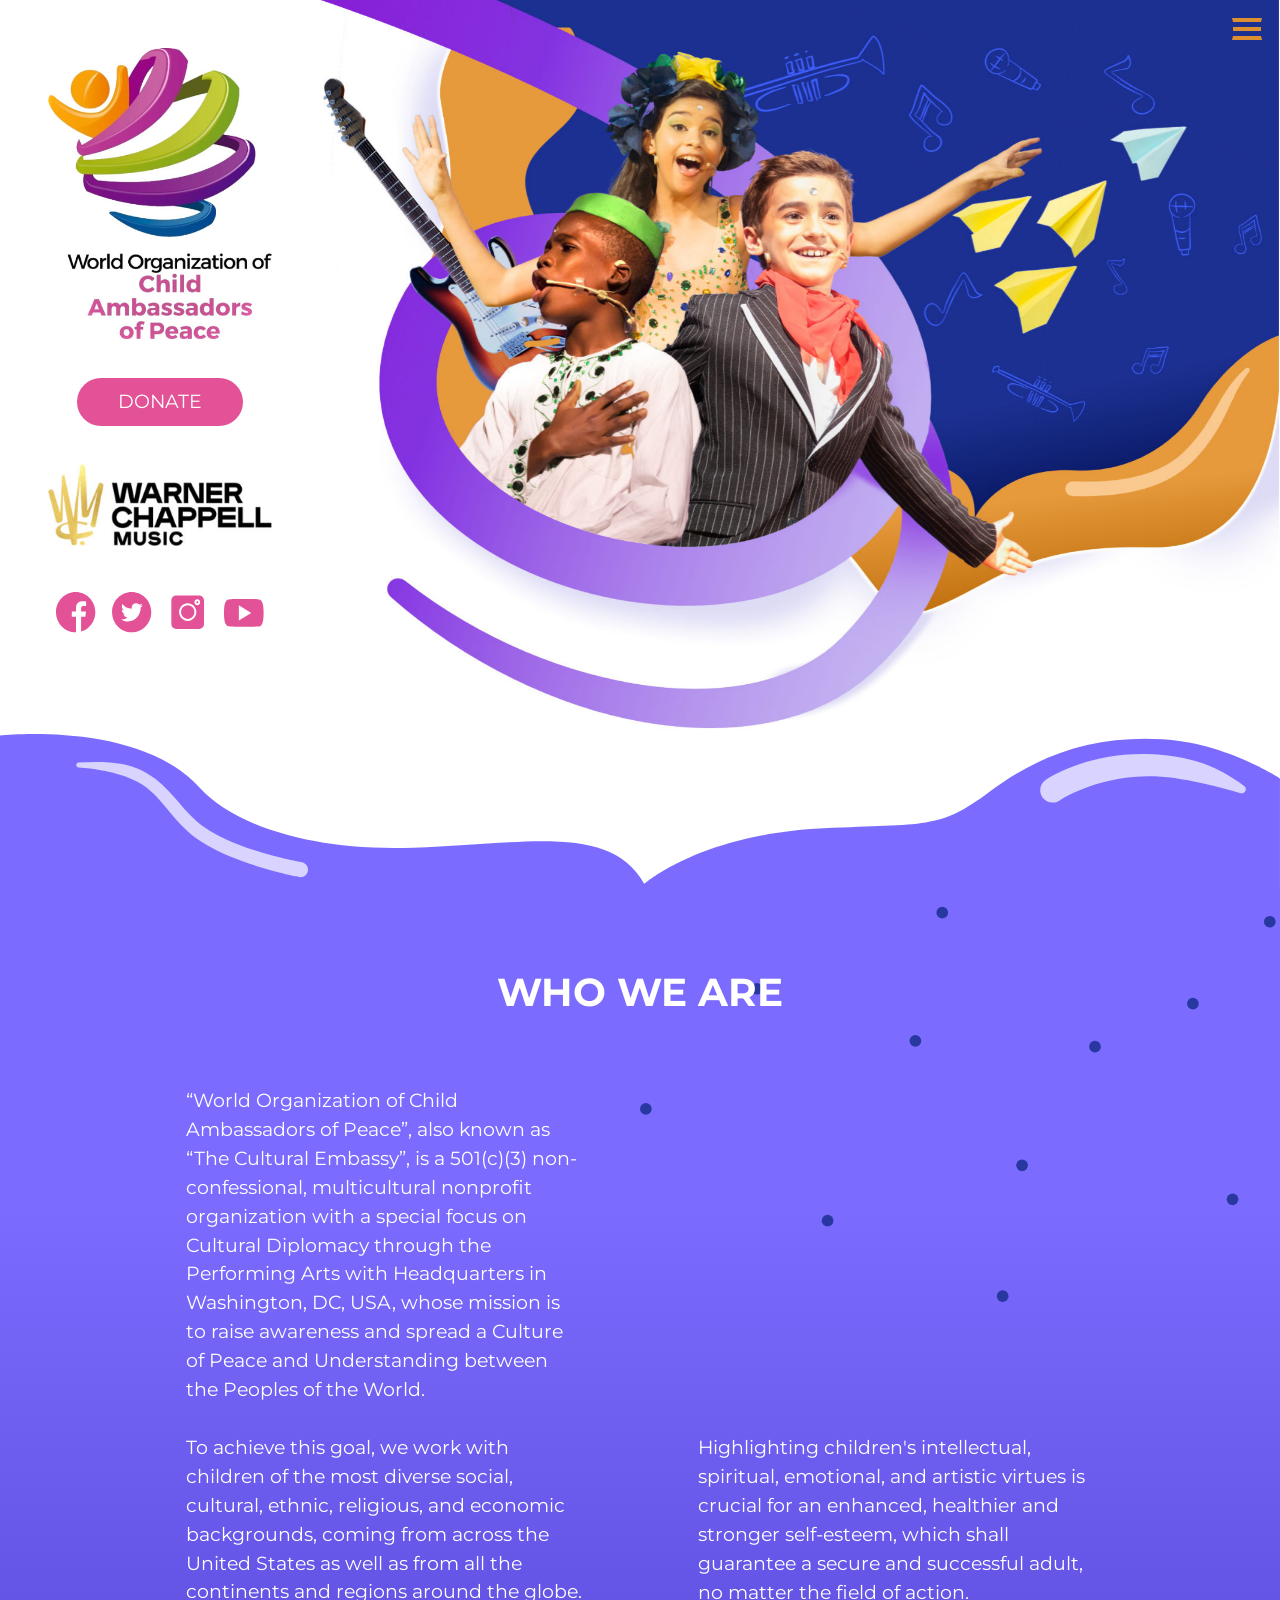
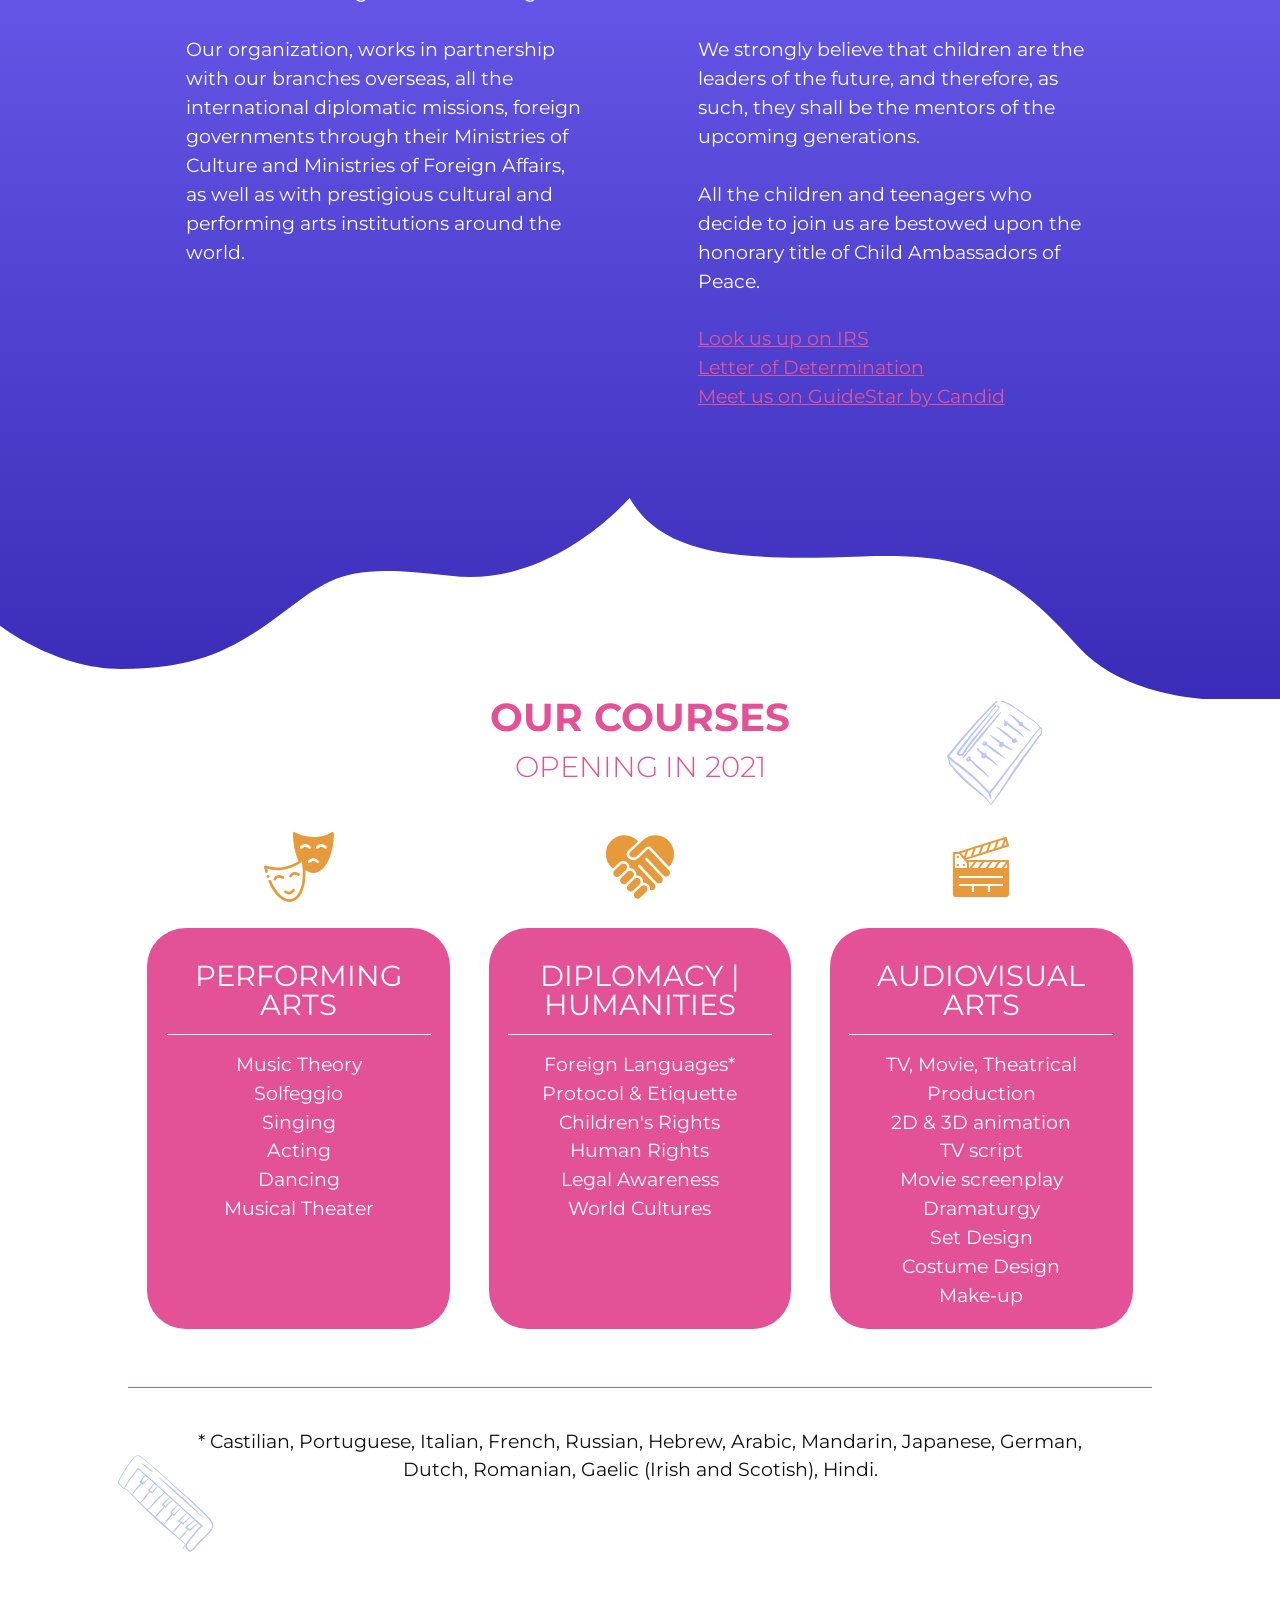
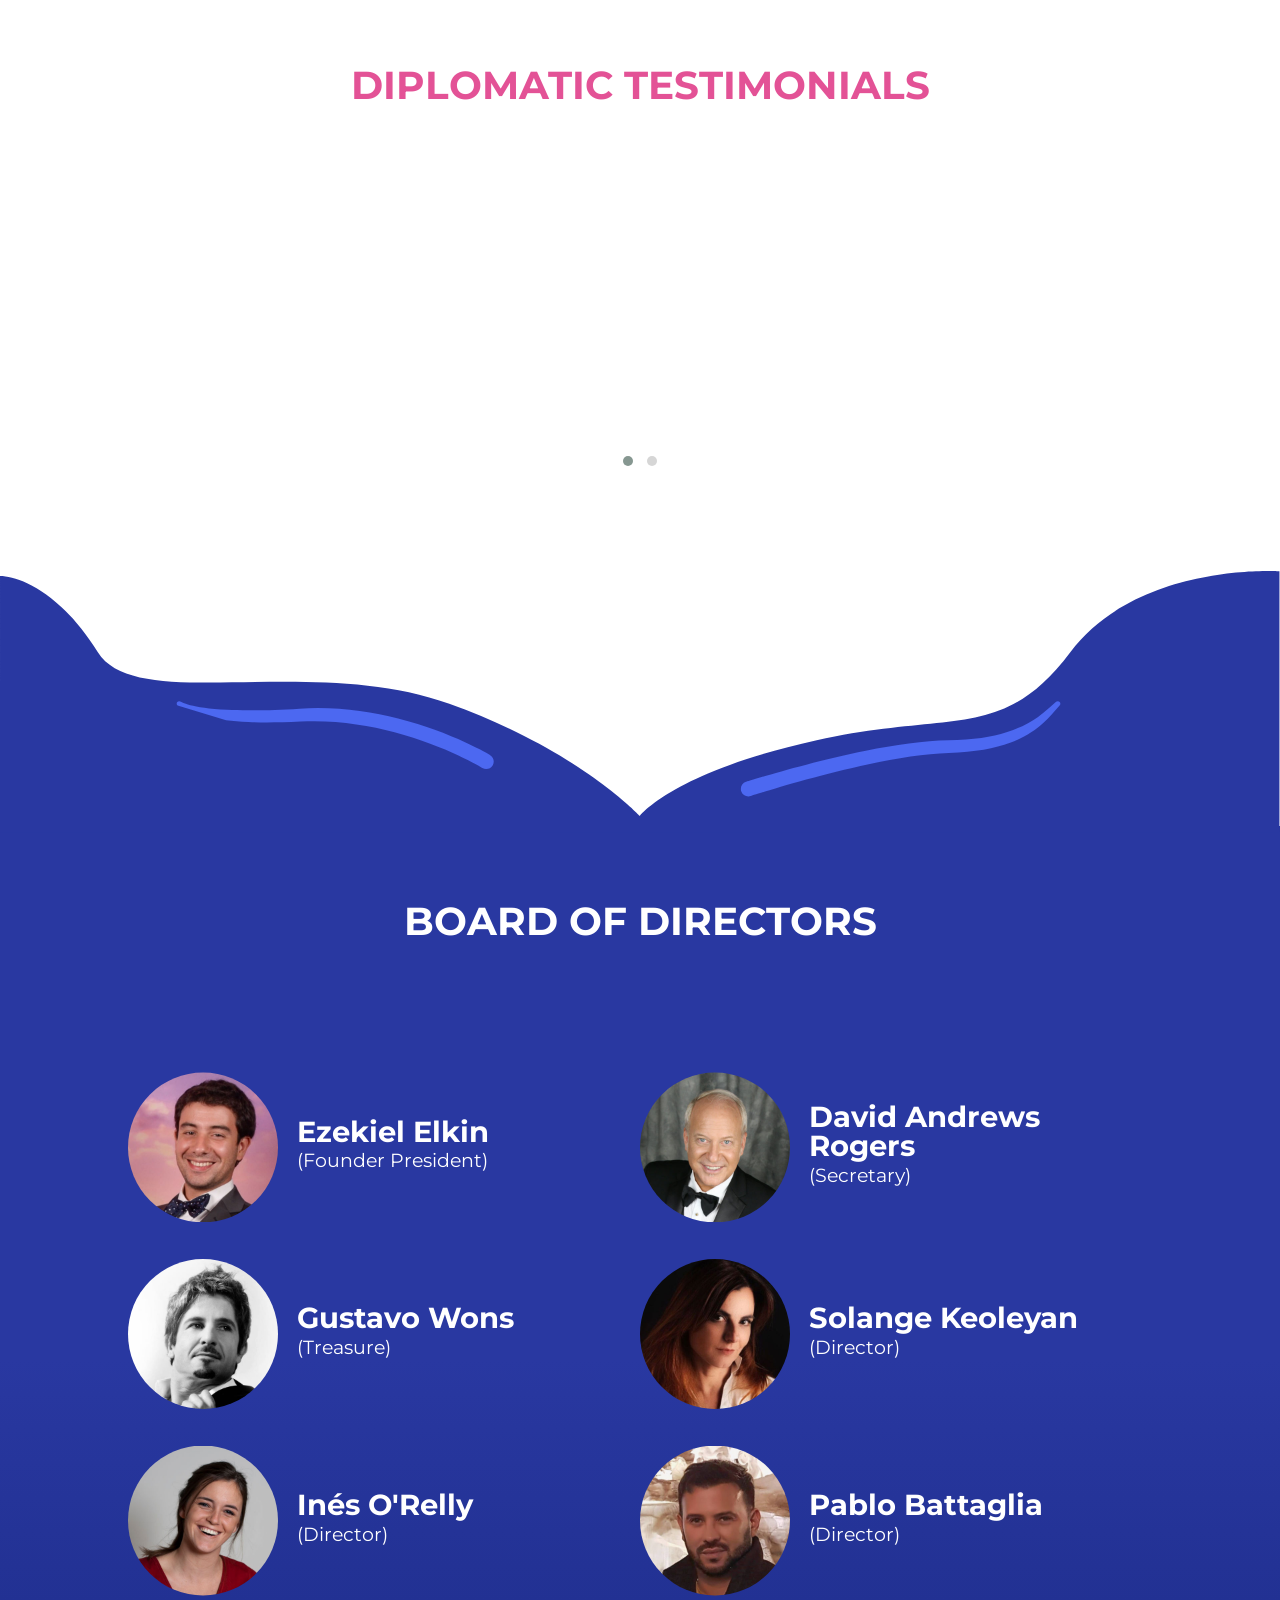
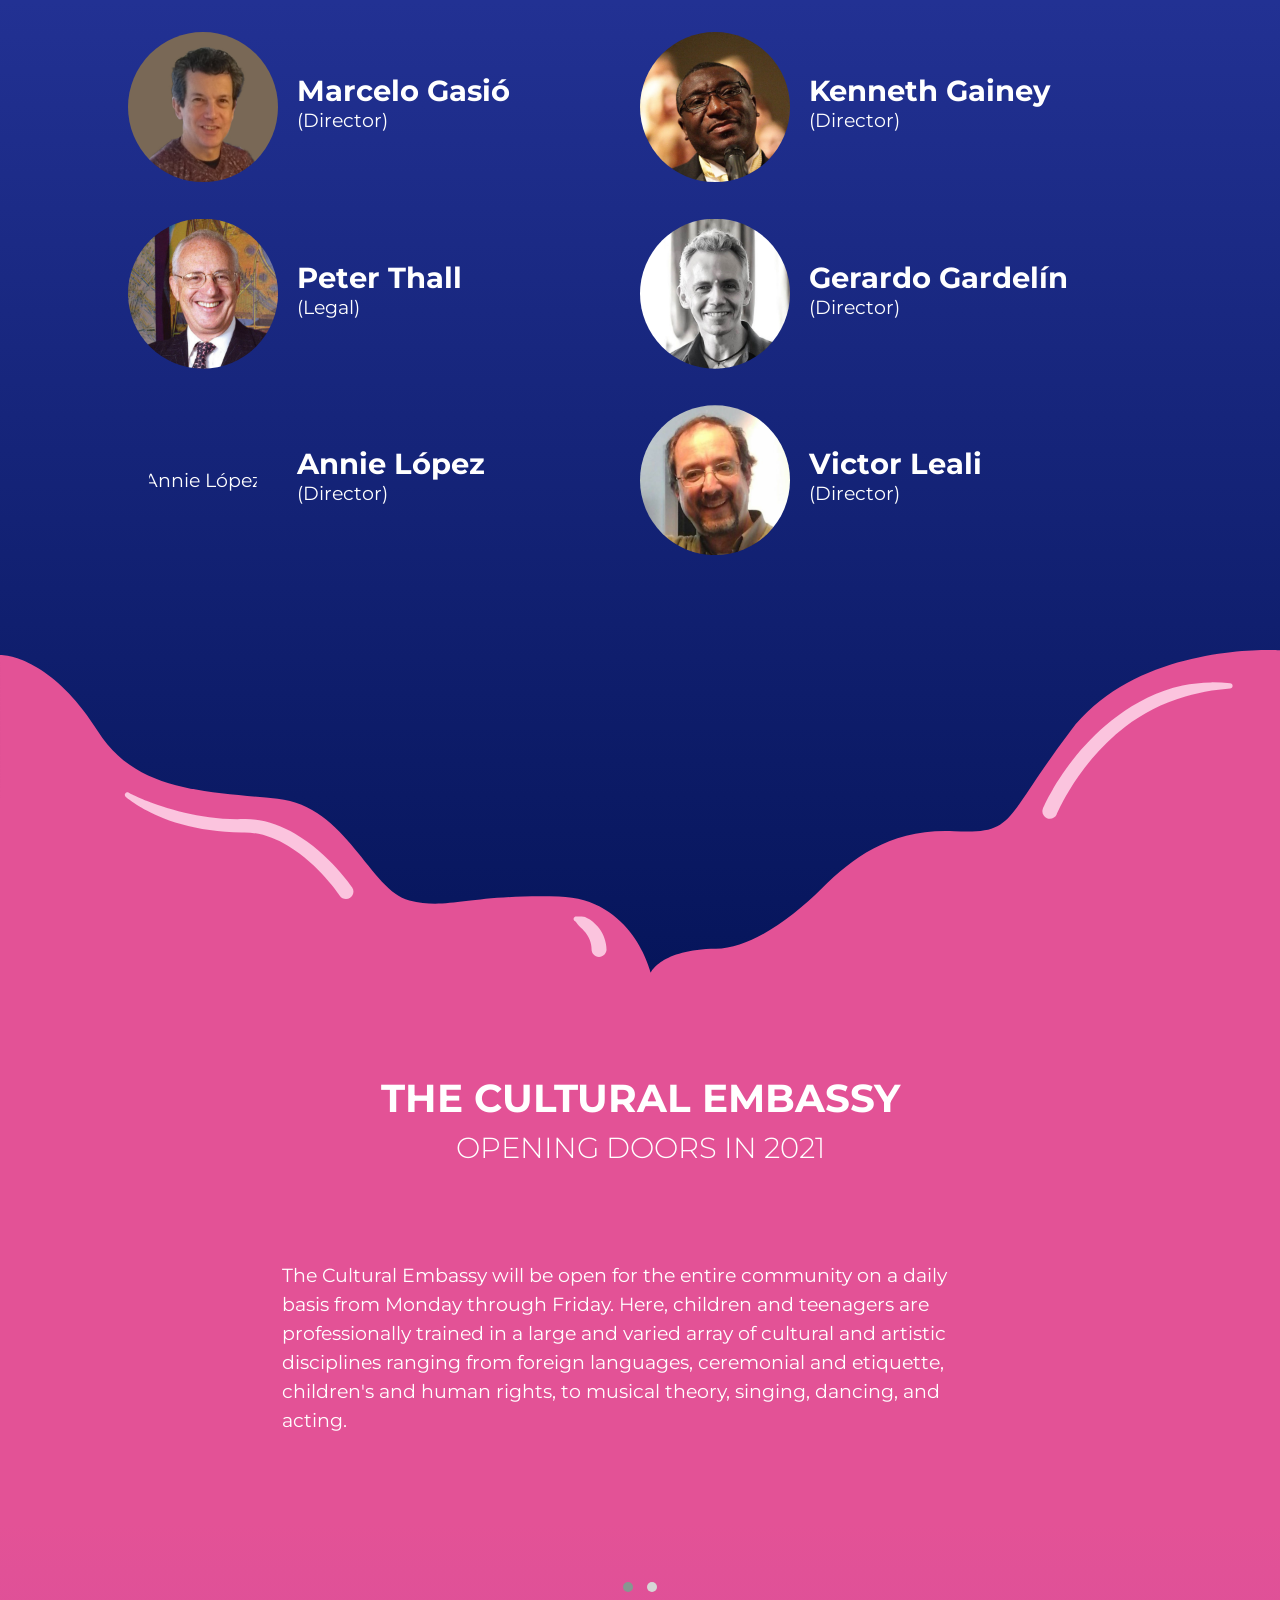
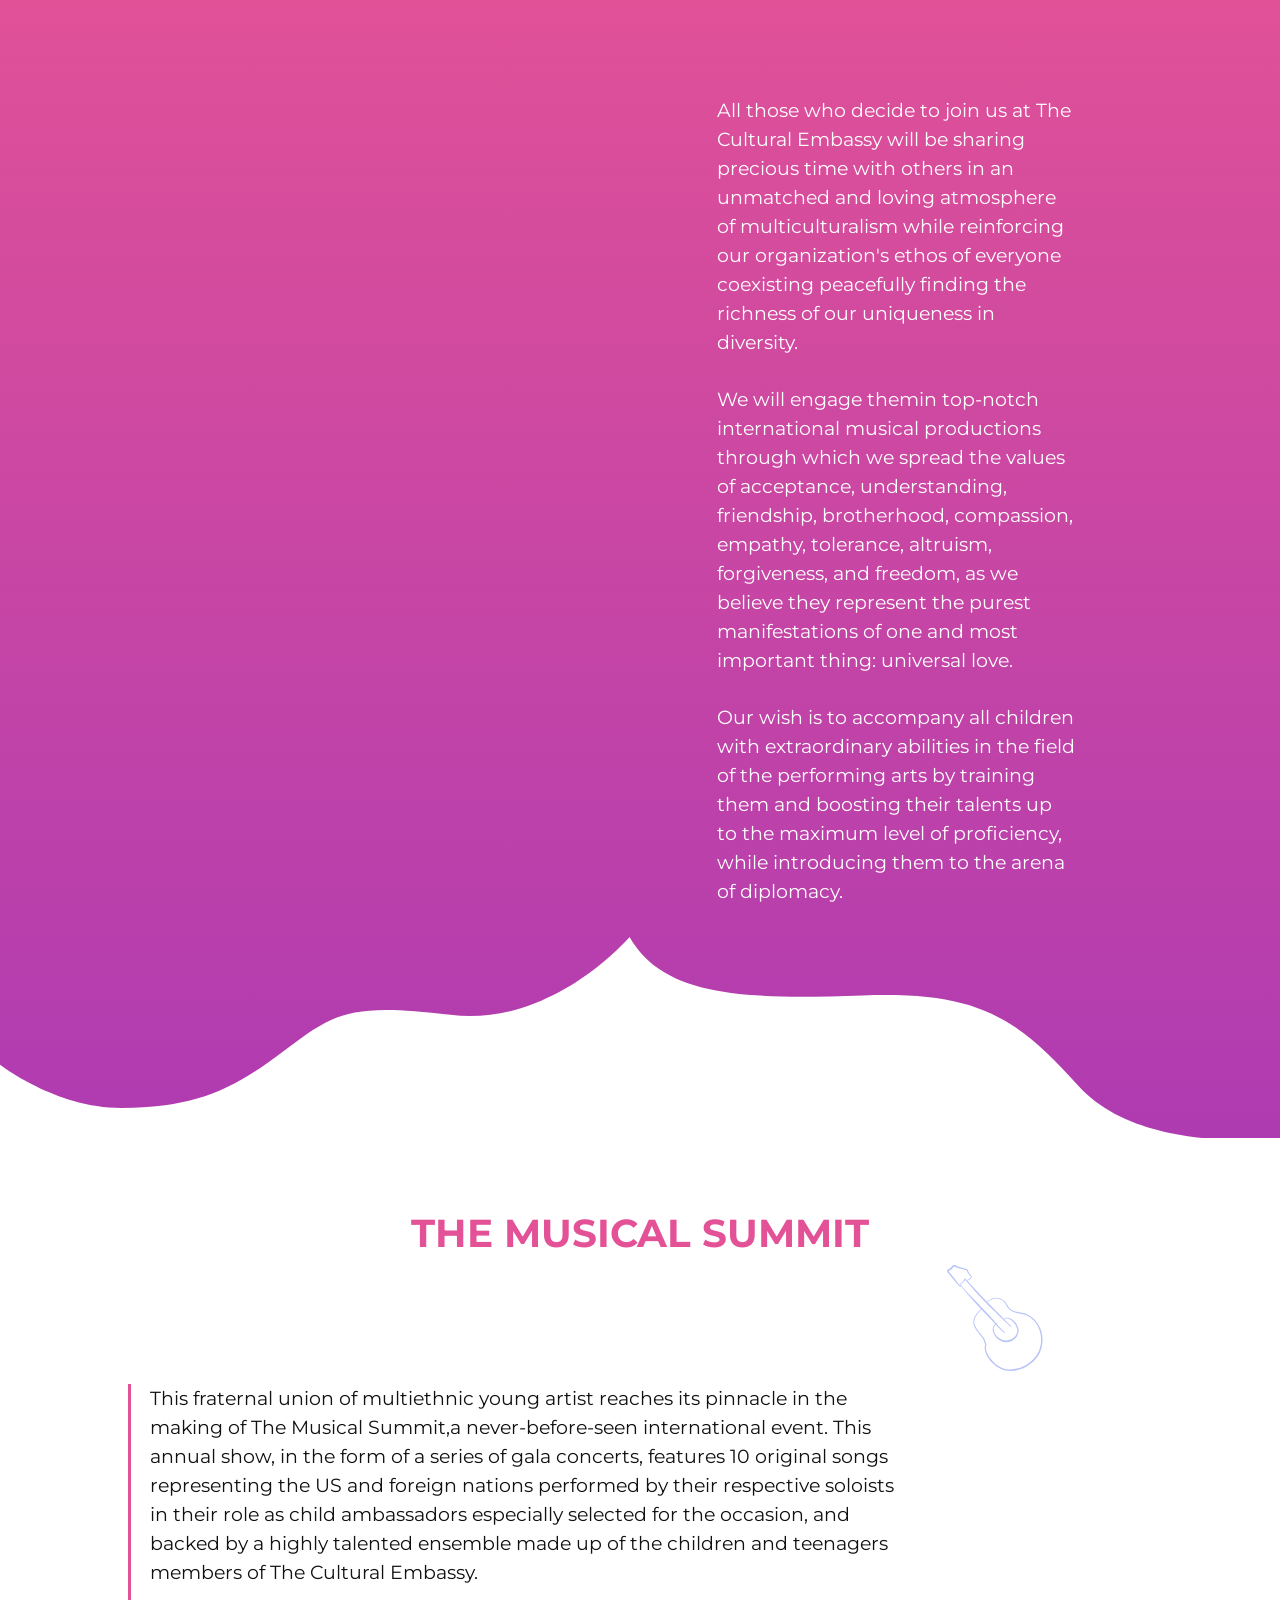
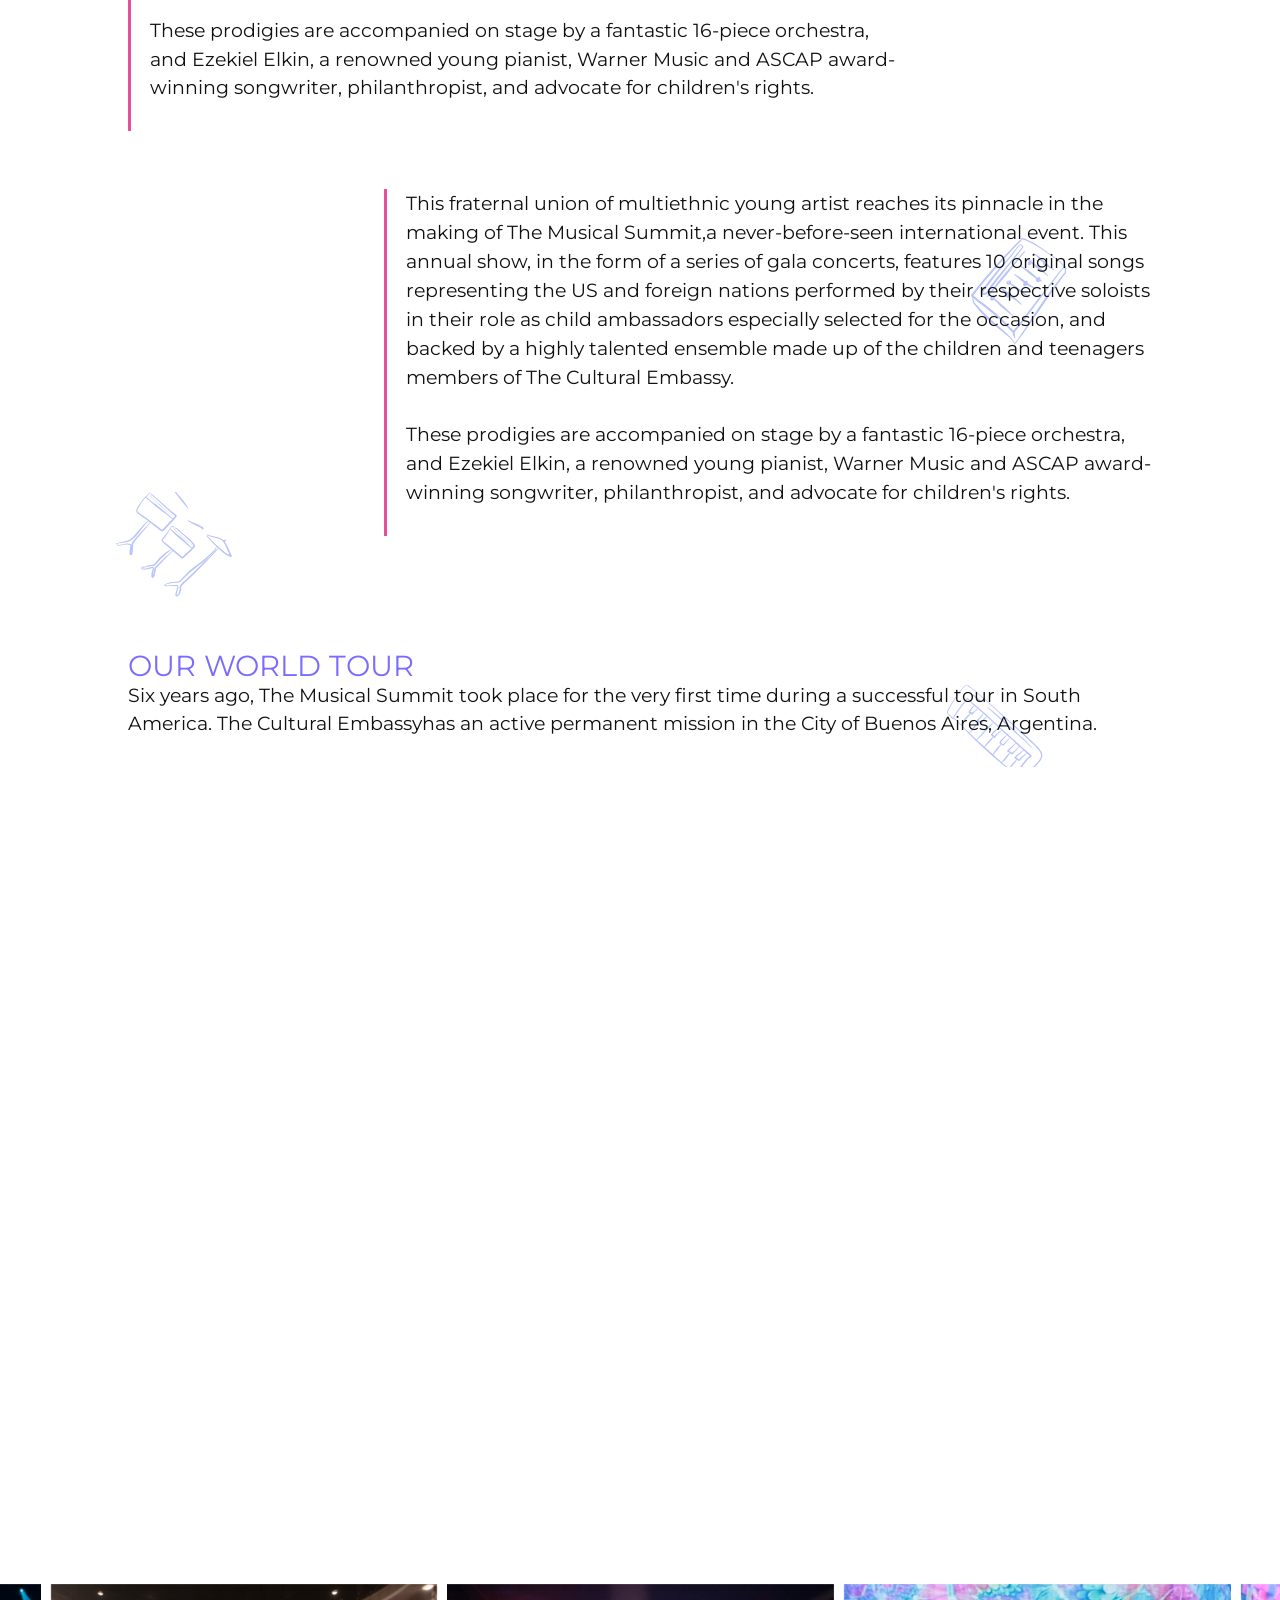
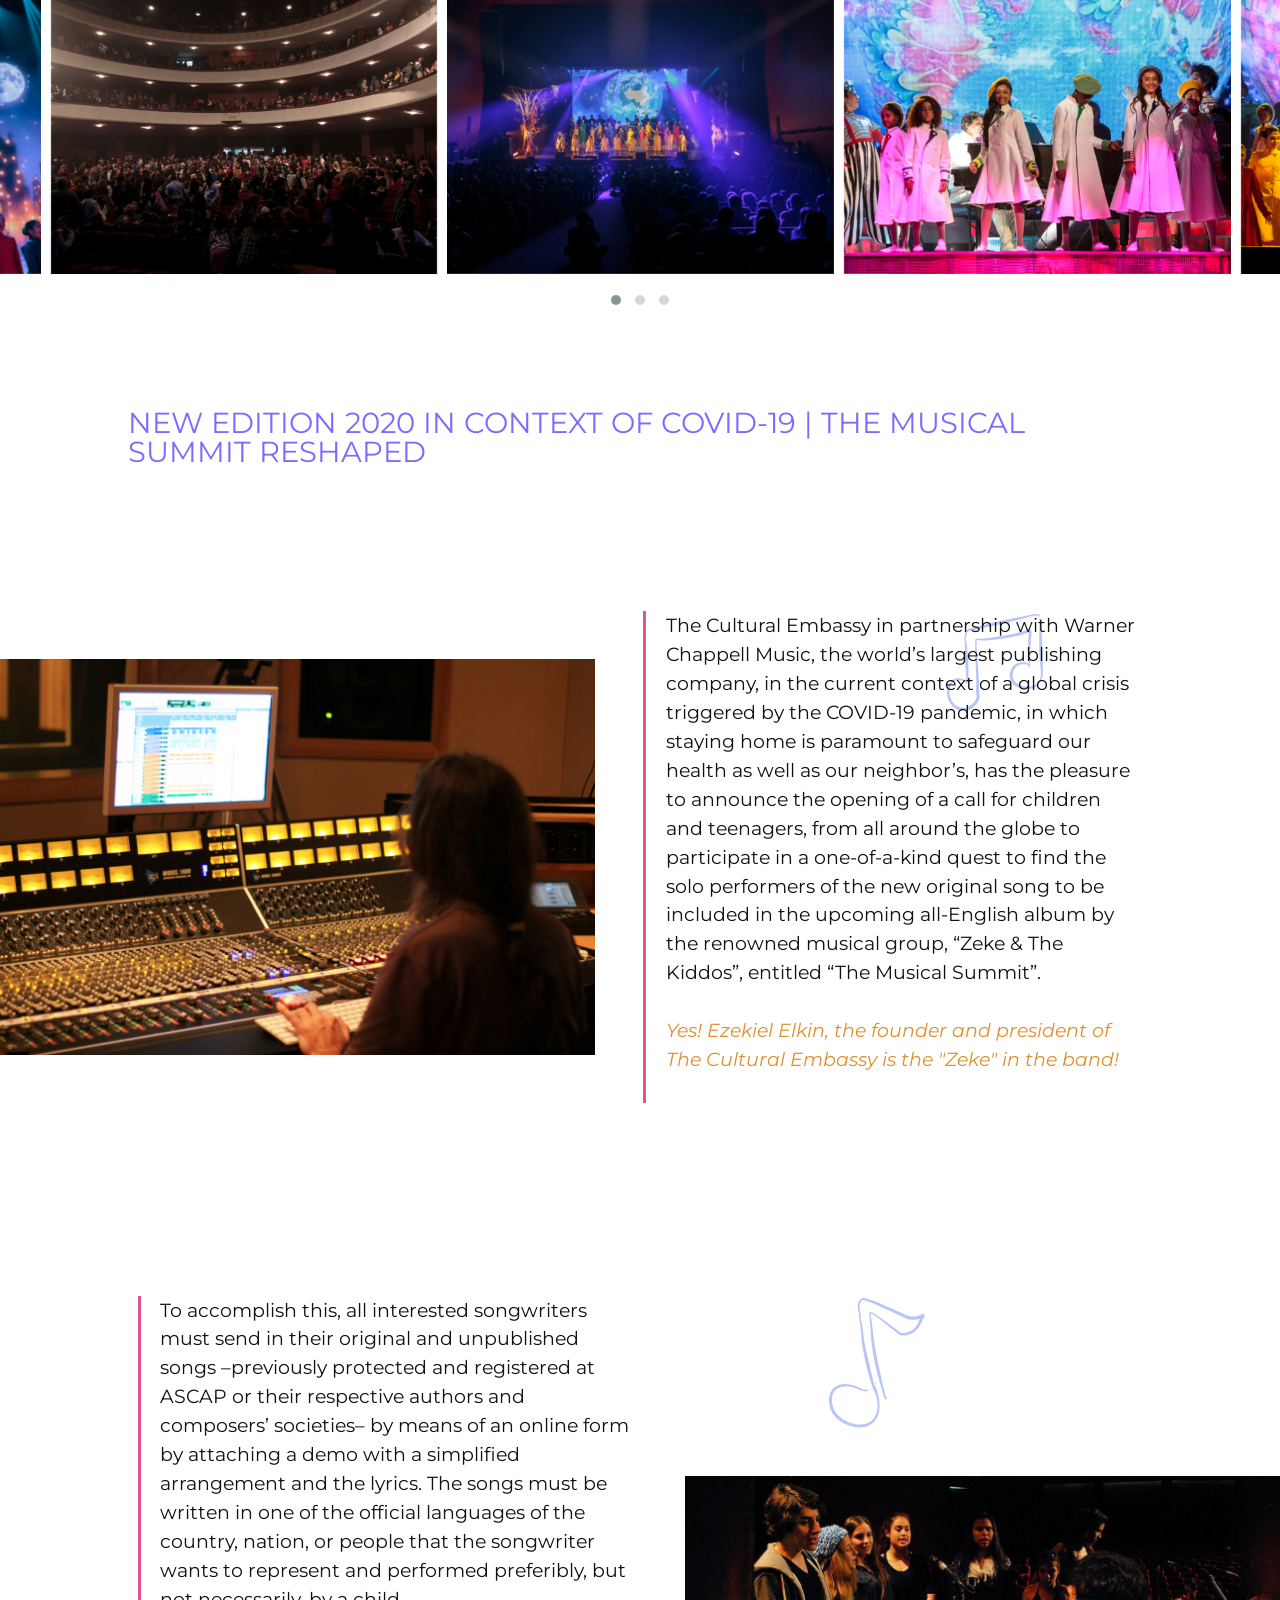
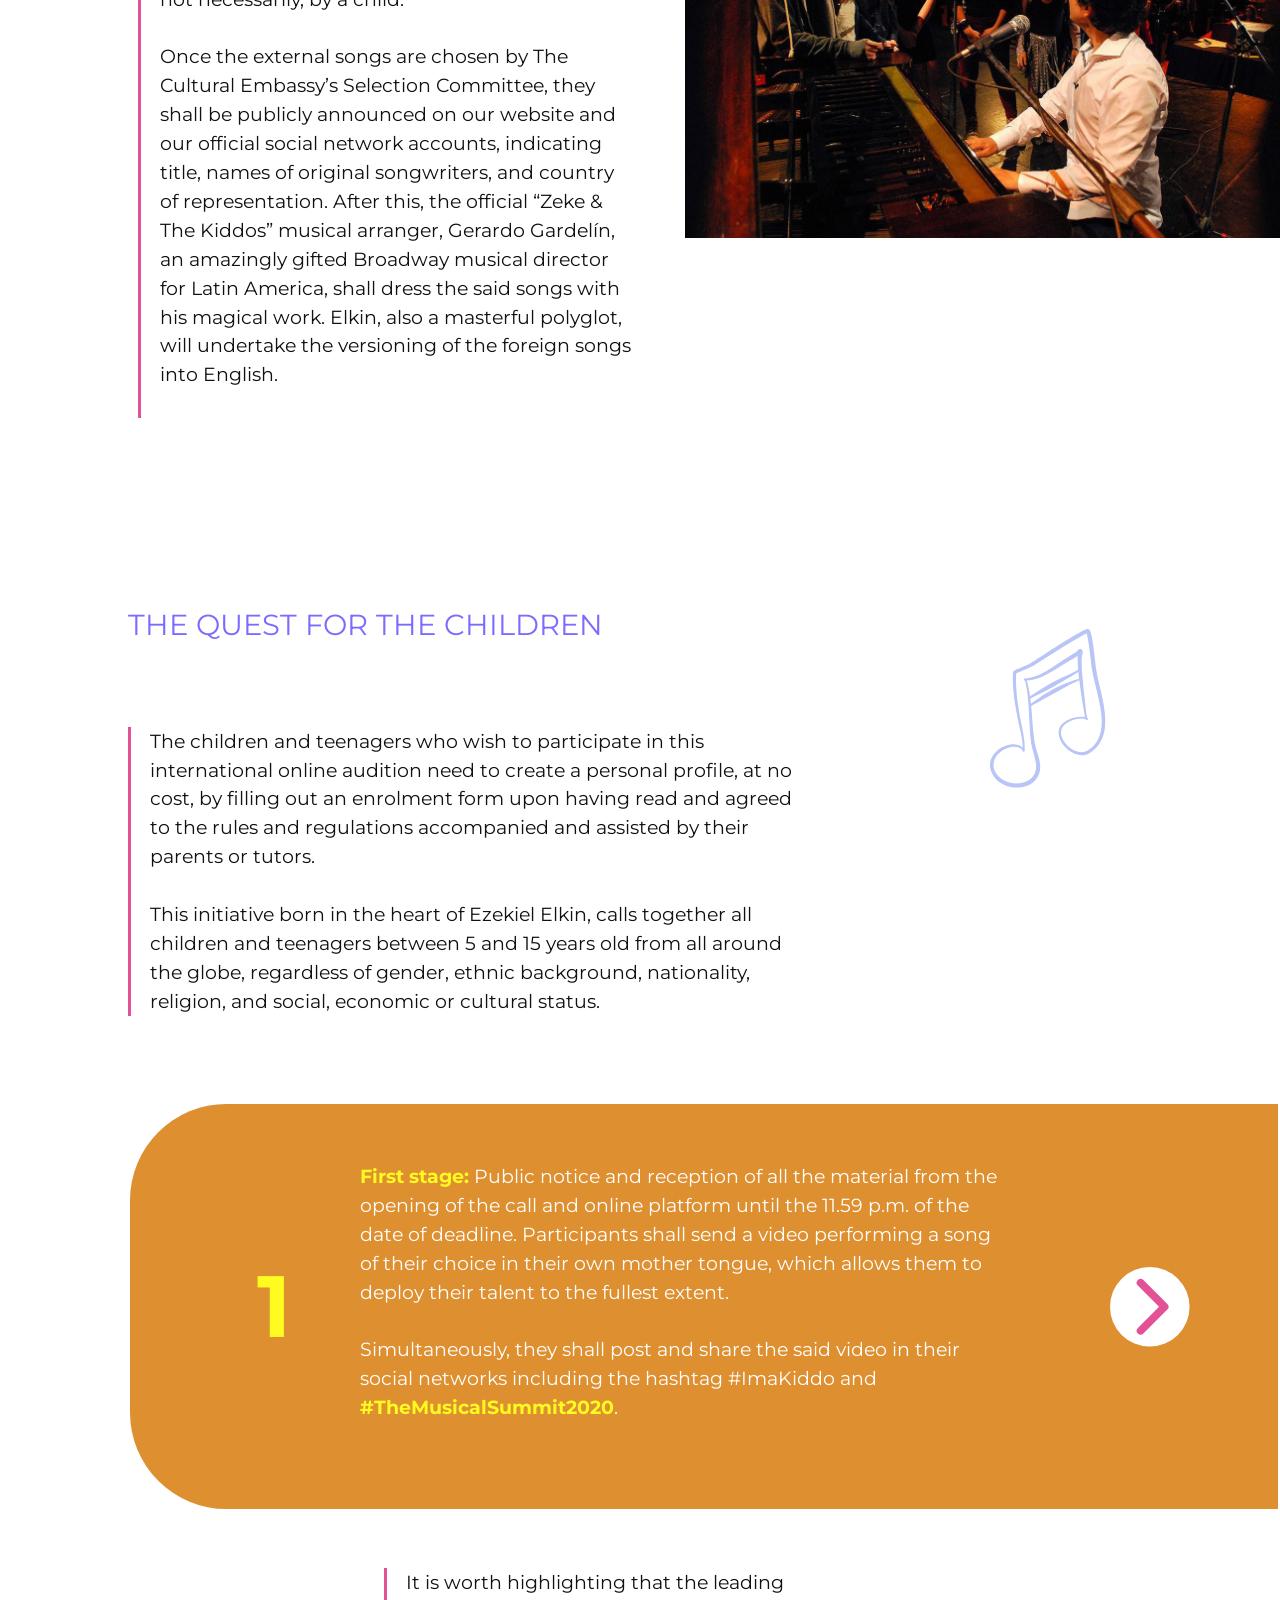
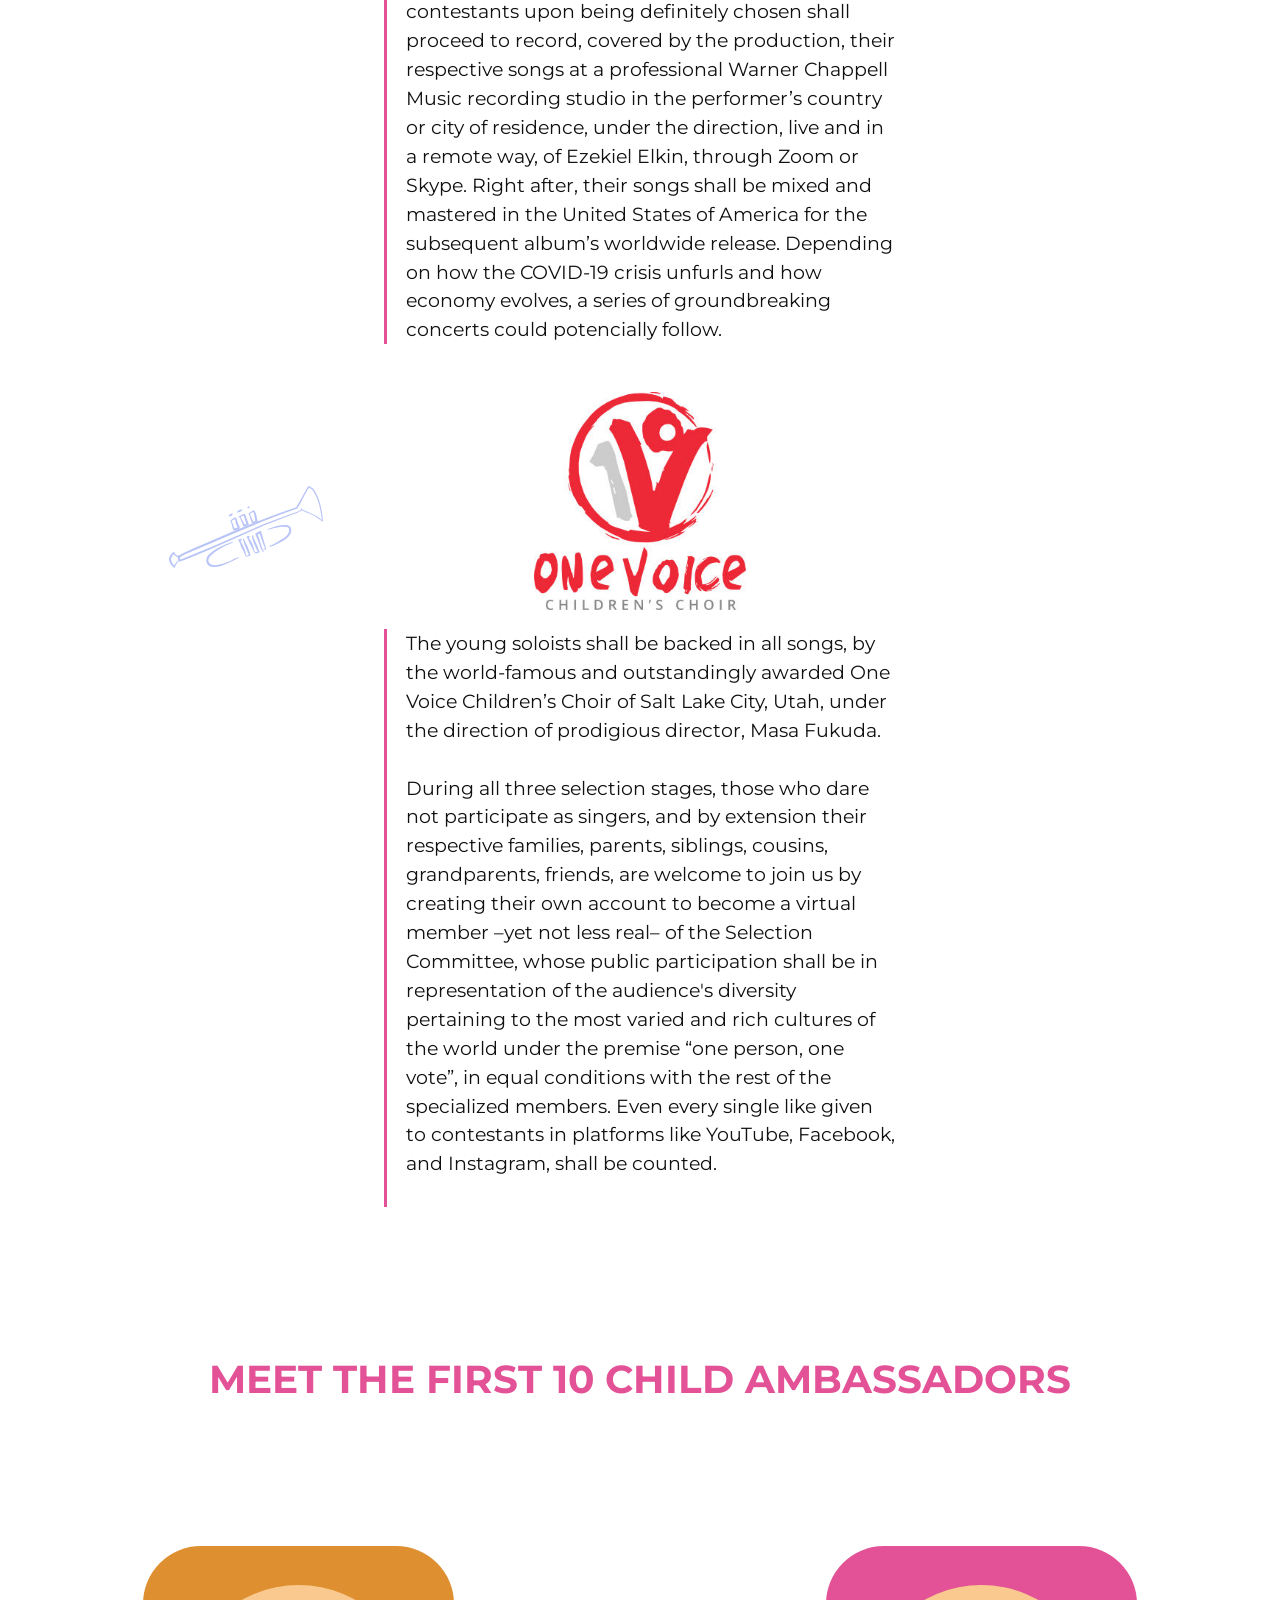
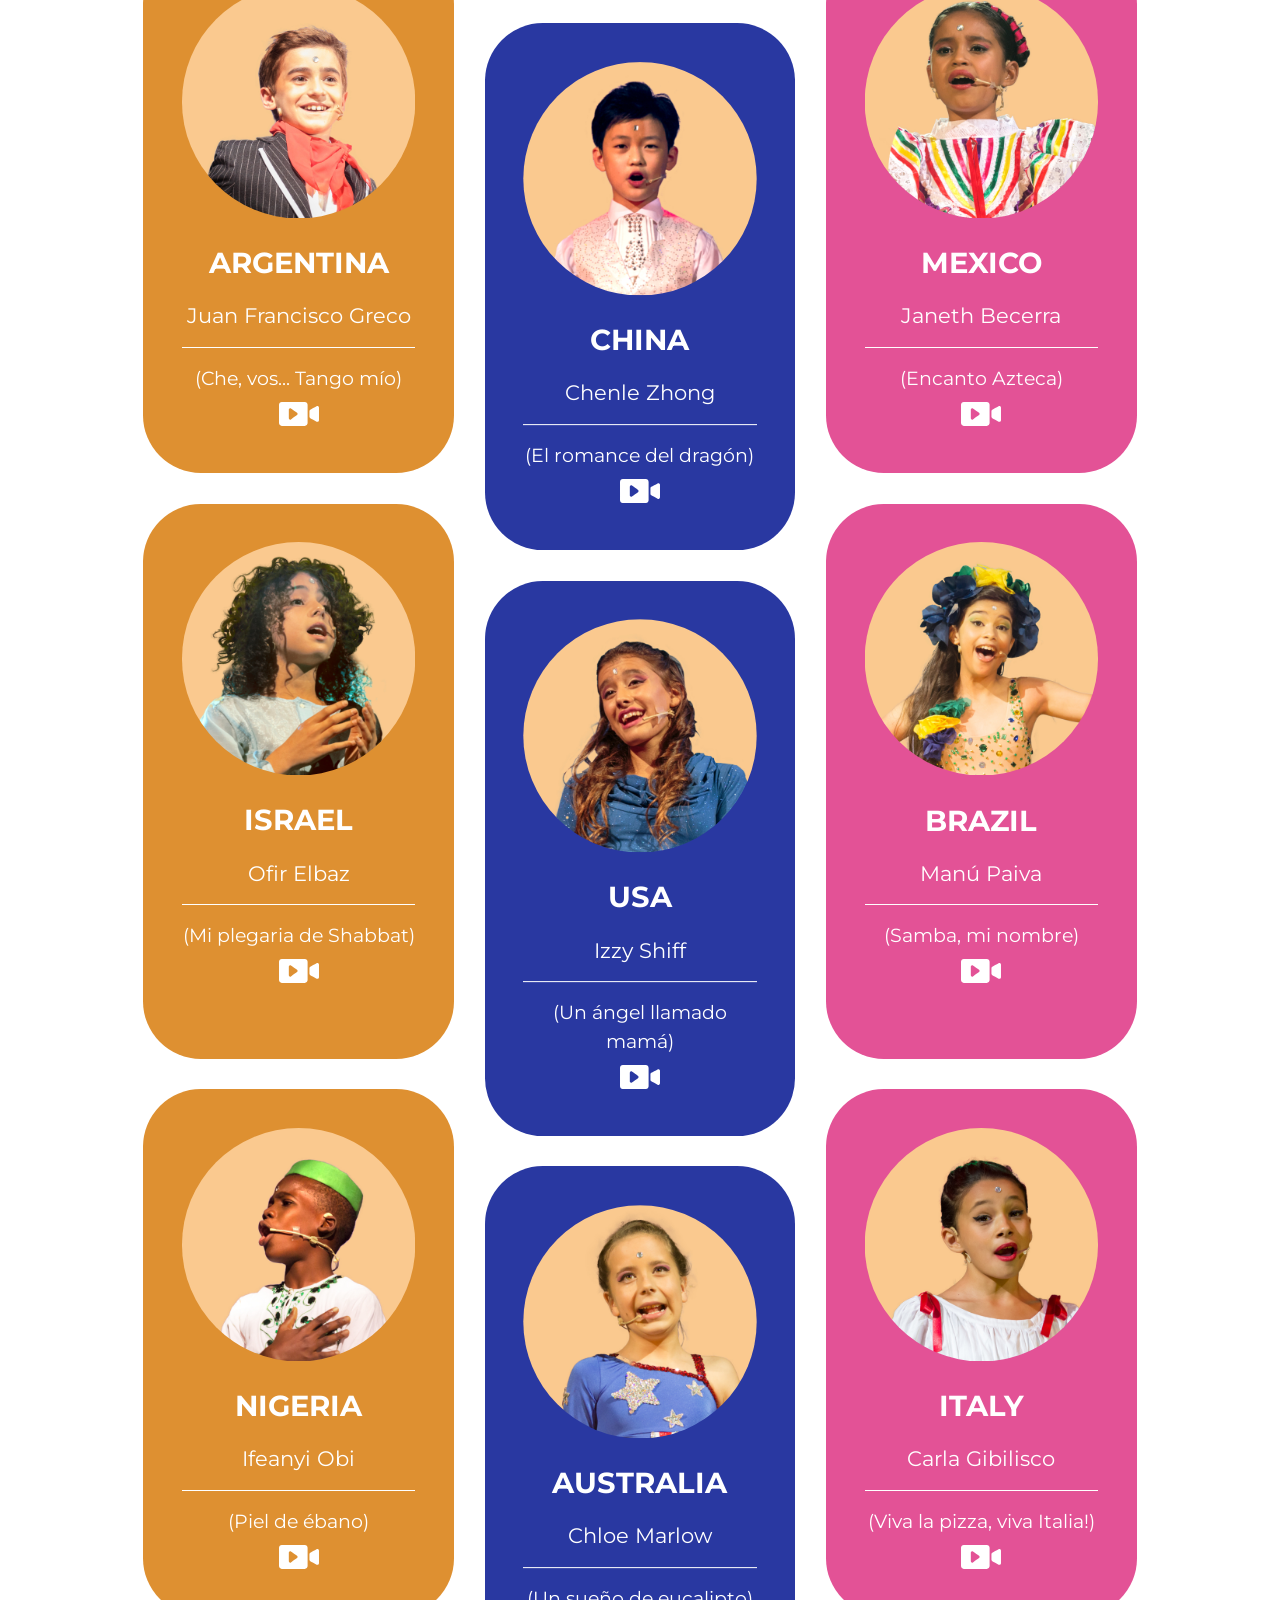
==== index.html @ 4b6b57d8 "Marcellooooo" ====
<!DOCTYPE html>
<html lang="en">
  <head>
    <meta charset="UTF-8" />
    <meta name="viewport" content="width=device-width, initial-scale=1.0" />
    <title>Child Ambassadors of peace</title>
    <!--------->
    <link
    rel="stylesheet"
    href="https://cdnjs.cloudflare.com/ajax/libs/animate.css/4.0.0/animate.min.css"
  />
    <link
      rel="stylesheet"
      href="https://cdnjs.cloudflare.com/ajax/libs/OwlCarousel2/2.3.4/assets/owl.carousel.min.css"
      integrity="sha256-UhQQ4fxEeABh4JrcmAJ1+16id/1dnlOEVCFOxDef9Lw="
      crossorigin="anonymous"
    />
    <link
      rel="stylesheet"
      href="https://cdnjs.cloudflare.com/ajax/libs/OwlCarousel2/2.3.4/assets/owl.theme.default.min.css"
      integrity="sha256-kksNxjDRxd/5+jGurZUJd1sdR2v+ClrCl3svESBaJqw="
      crossorigin="anonymous"
    />
    <link rel="stylesheet" href="js/video.popup.css">
    <link rel="stylesheet" href="css/style.css" />
  </head>
  <body>
    <button class="menu-toggle">Menu</button>

    <div id="menuFull">

      <div id="izq">
        <img
          src="img/wocap_logo.jpg"
          id="logo"
          alt="world organization of child Ambassadors of peace"
        />
        <a href="#pie" class="btn" id="donar">DONATE</a>
        <img src="img/warnerchappelLogo.jpg" id="warner" alt="donate" />
        <ul>
          <li>
            <a href="#" target="_blank"><img src="img/facebook.svg" alt="facebook" /></a>
          </li>
          <li>
            <a href="#" target="_blank"><img src="img/twitter.svg" alt="twitter" /></a>
          </li>
          <li>
            <a href="#" target="_blank"><img src="img/instagram.svg" alt="instagram" /></a>
          </li>
          <li>
            <a href="https://www.youtube.com/user/PiggybackProductions/videos" target="_blank"><img src="img/youtube.svg" alt="youtube" /></a>
          </li>
        </ul>
      </div>

      <div id="derUl">
        <ul>
          <li>
            <a href="#who">WHO WE ARE / ABOUT US</a>
          </li>
          <li>
            <a href="#courses">OUR COURSES</a>
          </li>
          <li>
            <a href="#board">BOARD OF DIRECTORS</a>
          </li>
          <li>
            <a href="#cultural">THE CULTURAL EMBASSY</a>
          </li>
          <li>
            <a href="#musical">THE MUSICAL SUMMIT</a>
          </li>
          <li>
            <a href="#fruit">THE FRUIT OF LOVE</a>
          </li>
          <li>
            <a href="#contacto">CONTACT US</a>
          </li>
        </ul>
      </div>

    </div>

    <section id="inicio">
      <div id="izq">
        <img
          src="img/wocap_logo.jpg"
          id="logo"
          alt="world organization of child Ambassadors of peace"
        />
        <a href="#pie" class="btn">DONATE</a>
        <img src="img/warnerchappelLogo.jpg" alt="donate" />
        <ul>
          <li>
            <a href="https://www.facebook.com/wochap/" target="_blank"><img src="img/facebook.svg" alt="facebook" /></a>
          </li>
          <li>
            <a href="#" target="_blank"><img src="img/twitter.svg" alt="twitter" /></a>
          </li>
          <li>
            <a href="#" target="_blank"><img src="img/instagram.svg" alt="instagram" /></a>
          </li>
          <li>
            <a href="https://www.youtube.com/user/PiggybackProductions/videos" target="_blank"><img src="img/youtube.svg" alt="youtube" /></a>
          </li>
        </ul>
      </div>
      <div id="der">
        
       <div id="sliderInicio" class="owl-carousel owl-theme">
        <img
        src="img/portada1.jpg"
        alt="world organization of child Ambassadors of peace"
      />
      <img
      src="img/portada2.jpg"
      alt="world organization of child Ambassadors of peace"
    />
    <img
    src="img/portada3.jpg"
    alt="world organization of child Ambassadors of peace"
  />
       </div>
      </div>
    </section>

    <section id="who">
      <img src="img/copete_a.svg" alt="" />
      <div class="bandeja">
        <h1 class="lax" data-lax-preset="lazy-50">WHO WE ARE</h1>

        <div id="a" class="lax" data-lax-preset="rightToLeft-0.03">
          <p>
            “World Organization of Child Ambassadors of Peace”, also known as
            “The Cultural Embassy”, is a 501(c)(3) non-confessional,
            multicultural nonprofit organization with a special focus on
            Cultural Diplomacy through the Performing Arts with Headquarters in
            Washington, DC, USA, whose mission is to raise awareness and spread
            a Culture of Peace and Understanding between the Peoples of the
            World.
          </p>
          <p>
            To achieve this goal, we work with children of the most diverse
            social, cultural, ethnic, religious, and economic backgrounds,
            coming from across the United States as well as from all the
            continents and regions around the globe.
          </p>
          <p>
            Our organization, works in partnership with our branches overseas,
            all the international diplomatic missions, foreign governments
            through their Ministries of Culture and Ministries of Foreign
            Affairs, as well as with prestigious cultural and performing arts
            institutions around the world.
          </p>
        </div>

        <div id="b" class="lax" data-lax-preset="leftToRight-0.05">
          <p>
            Highlighting children's intellectual, spiritual, emotional, and
            artistic virtues is crucial for an enhanced, healthier and stronger
            self-esteem, which shall guarantee a secure and successful adult, no
            matter the field of action.
          </p>
          <p>
            We strongly believe that children are the leaders of the future, and
            therefore, as such, they shall be the mentors of the upcoming
            generations.
          </p>
          <p>
            All the children and teenagers who decide to join us are bestowed
            upon the honorary title of Child Ambassadors of Peace.
          </p>
          <p>
            <a href="https://apps.irs.gov/app/eos/" target="_blank">Look us up on IRS</a> <br />
            <a href="img/IRSChildAmbassadorsofPeace.pdf" target="_blank">Letter of Determination</a> <br />
            <a href="https://www.guidestar.org/profile/81-2919223" target="_blank">Meet us on GuideStar by Candid</a>
          </p>
        </div>
      </div>
      <img id="baseBlanca" src="img/baseBlanca.svg" alt="" />
    </section>




    <section id="courses">
      <h1 class="lax" data-lax-preset-x="lazy-20">OUR COURSES</h1>
      <h2>OPENING IN 2021</h2>
    
      <div id="loscursos">
        <div class="curso">
          <img src="img/IconoTeatro.svg" alt="">
          <ul id="teatro">
            <h3>PERFORMING ARTS</h3>
            <li>Music Theory</li>
            <li>Solfeggio</li>
            <li>Singing</li>
            <li>Acting</li>
            <li>Dancing </li>
            <li>Musical Theater</li>
          </ul>
        </div>
      
        <div class="curso">
          <img src="img/iconoDiplomacia.svg" alt="">
          <ul id="diplomacy">
            <h3>DIPLOMACY | HUMANITIES</h3>
            <li>Foreign Languages*</li>
            <li>Protocol & Etiquette</li>
            <li>Children's Rights</li>
            <li>Human Rights </li>
            <li>Legal Awareness </li>
            <li>World Cultures</li>
          </ul>
        </div>
      
        <div class="curso">
          <img src="img/iconoCine.svg" alt="">
          <ul id="diplomacy">
            <h3>AUDIOVISUAL ARTS</h3>
            <li>TV, Movie, Theatrical Production</li>
            <li>2D & 3D animation</li>
            <li>TV script</li>
            <li>Movie screenplay</li>
            <li>Dramaturgy</li>
            <li>Set Design</li>
            <li>Costume Design</li>
            <li>Make-up</li>
          </ul>
        </div>
      </div>
    
      <p>* Castilian, Portuguese, Italian, French, Russian, Hebrew, Arabic, Mandarin, Japanese, German, Dutch, Romanian, Gaelic (Irish and Scotish), Hindi.</p>
    </section>
    
    <section id="diplomatic">
      <h1>
        DIPLOMATIC TESTIMONIALS 
      </h1>
    
      <div class="slider owl-carousel owl-theme">
        <div class="video">
          <iframe width="560" height="315" src="https://www.youtube.com/embed/8Ji4eIZrjPc" frameborder="0" allow="accelerometer; autoplay; encrypted-media; gyroscope; picture-in-picture" allowfullscreen></iframe>
        </div>
    
        <div class="video">
          <iframe width="560" height="315" src="https://www.youtube.com/embed/Siu5sn6Y6_0" frameborder="0" allow="accelerometer; autoplay; encrypted-media; gyroscope; picture-in-picture" allowfullscreen></iframe>
        </div>
    
        <div class="video">
          <iframe width="560" height="315" src="https://www.youtube.com/embed/h8Z5pjTIsAs" frameborder="0" allow="accelerometer; autoplay; encrypted-media; gyroscope; picture-in-picture" allowfullscreen></iframe>
        </div>
        
        <div class="video">
          <iframe width="560" height="315" src="https://www.youtube.com/embed/1jbfqgduX20" frameborder="0" allow="accelerometer; autoplay; encrypted-media; gyroscope; picture-in-picture" allowfullscreen></iframe>
        </div>
    
        <div class="video">
          <iframe width="560" height="315" src="https://www.youtube.com/embed/9Jx7I82NkRM" frameborder="0" allow="accelerometer; autoplay; encrypted-media; gyroscope; picture-in-picture" allowfullscreen></iframe>
        </div>
    
        <div class="video">
          <iframe width="560" height="315" src="https://www.youtube.com/embed/e3AZ4gqTMJc" frameborder="0" allow="accelerometer; autoplay; encrypted-media; gyroscope; picture-in-picture" allowfullscreen></iframe>
        </div>
      </div>
      <img src="img/copeteAzul.svg" alt="" />
    </section>

  
    <section id="board">
      <h1>BOARD OF DIRECTORS</h1>
      <div class="bandeja">

  
        <div class="director">
          <img src="img/Committee/Zeke.jpg" alt="Ezekiel Elkin">
        <div class="txt">
          <h3>Ezekiel Elkin</h3>
          <p>(Founder President)</p>
        </div>
        </div>


        <div class="director">
          <img src="img/Committee/DaviidAndrews.jpg" alt="David Andrews Rogers">
        <div class="txt">
          <h3>David Andrews Rogers</h3>
          <p>(Secretary)</p>
        </div>
        </div>
        
     
        <div class="director">
          <img src="img/Committee/gus.jpg" alt="Gustavo Wons">
        <div class="txt">
          <h3>Gustavo Wons</h3>
          <p>(Treasure)</p>
        </div>
        </div>

        <div class="director">
          <img src="img/Committee/Solagne.jpg" alt="Solange Keoleyan">
        <div class="txt">
          <h3>Solange Keoleyan </h3>
          <p>(Director)</p>
        </div>
        </div>

        <div class="director">
          <img src="img/Committee/inesOrelly.jpg" alt="Inés O'Relly">
        <div class="txt">
          <h3>Inés O'Relly</h3>
          <p>(Director)</p>
        </div>
        </div>

        <div class="director">
          <img src="img/Committee/pablo.jpg" alt="Pablo Battaglia">
        <div class="txt">
          <h3>Pablo Battaglia </h3>
          <p>(Director)</p>
        </div>
        </div>

        <div class="director">
          <img src="img/Committee/Marcelo.jpg" alt="Marcelo Gasio">
        <div class="txt">
          <h3>Marcelo Gasió </h3>
          <p>(Director)</p>
        </div>
        </div>

        <div class="director">
          <img src="img/Committee/Kenneth.jpg" alt="nombre">
        <div class="txt">
          <h3>Kenneth Gainey</h3>
          <p>(Director)</p>
        </div>
        </div>

        <div class="director">
          <img src="img/Committee/PeterThall.jpg" alt="Peter Thall">
        <div class="txt">
          <h3>Peter Thall </h3>
          <p>(Legal)</p>
        </div>
        </div>

        <div class="director">
          <img src="img/Committee/Ger.jpg" alt="Gerardo Gardelín">
        <div class="txt">
          <h3>Gerardo Gardelín </h3>
          <p>(Director)</p>
        </div>
        </div>

        <div class="director">
          <img src="https://via.placeholder.com/500x500" alt="Annie López">
        <div class="txt">
          <h3>Annie López</h3>
          <p>(Director)</p>
        </div>
        </div>

        <div class="director">
          <img src="img/Committee/VictorLeali.jpg" alt="Victor Leali">
        <div class="txt">
          <h3>Victor Leali </h3>
          <p>(Director)</p>
        </div>
        </div>
        
       </div>
       <img src="img/copete_b.svg" alt="" />
    </section>

    <section id="cultural">
      <div class="bandeja">
        <!-- <img
          class="logosExtras"
          src="https://via.placeholder.com/500x500"
          alt=""
        /> -->
        <h1>THE CULTURAL EMBASSY</h1>
        <h2>OPENING DOORS IN 2021</h2>
        <p>
          The Cultural Embassy will be open for the entire community on a daily
          basis from Monday through Friday. Here, children and teenagers are
          professionally trained in a large and varied array of cultural and
          artistic disciplines ranging from foreign languages, ceremonial and
          etiquette, children's and human rights, to musical theory, singing,
          dancing, and acting.
        </p>
      </div>
      <div class="slider owl-carousel owl-theme">
        <img src="https://via.placeholder.com/1200x1000" alt="" />
        <img src="https://via.placeholder.com/1200x1000" alt="" />
        <img src="https://via.placeholder.com/1200x1000" alt="" />
        <img src="https://via.placeholder.com/1200x1000" alt="" />
        <img src="https://via.placeholder.com/1200x1000" alt="" />
      </div>
      <div id="columnasE" class="bandeja">
        <img src="https://via.placeholder.com/1200x1000" alt="" />
        <p>
          All those who decide to join us at The Cultural Embassy will be
          sharing precious time with others in an unmatched and loving
          atmosphere of multiculturalism while reinforcing our organization's
          ethos of everyone coexisting peacefully finding the richness of our
          uniqueness in diversity.
        </p>
        <img src="https://via.placeholder.com/1200x1000" alt="" />
        <p>
          We will engage themin top-notch international musical productions
          through which we spread the values of acceptance, understanding,
          friendship, brotherhood, compassion, empathy, tolerance, altruism,
          forgiveness, and freedom, as we believe they represent the purest
          manifestations of one and most important thing: universal love.
        <br><br>
          Our wish is to accompany all children with extraordinary abilities in the field of the performing arts by training them and boosting their talents up to the maximum level of proficiency, while introducing them to the arena of diplomacy.
        </p>
      </div>
      <img id="baseBlanca" src="img/baseBlanca.svg" alt="" />
    </section>

    <section id="musical">
      <div class="bandeja">
        <!-- <img
          class="logosExtras"
          src="https://via.placeholder.com/500x500"
          alt=""
        /> -->
        <h1>THE MUSICAL SUMMIT</h1>

        <div class="lineaLatP a">
          <p>
            This fraternal union of multiethnic young artist reaches its
            pinnacle in the making of The Musical Summit,a never-before-seen
            international event. This annual show, in the form of a series of
            gala concerts, features 10 original songs representing the US and
            foreign nations performed by their respective soloists in their role
            as child ambassadors especially selected for the occasion, and
            backed by a highly talented ensemble made up of the children and
            teenagers members of The Cultural Embassy.
          </p>
          <p>
            These prodigies are accompanied on stage by a fantastic 16-piece
            orchestra, and Ezekiel Elkin, a renowned young pianist, Warner Music
            and ASCAP award-winning songwriter, philanthropist, and advocate for
            children's rights.
          </p>
        </div>

        <div class="lineaLatP b">
          <p>
            This fraternal union of multiethnic young artist reaches its
            pinnacle in the making of The Musical Summit,a never-before-seen
            international event. This annual show, in the form of a series of
            gala concerts, features 10 original songs representing the US and
            foreign nations performed by their respective soloists in their role
            as child ambassadors especially selected for the occasion, and
            backed by a highly talented ensemble made up of the children and
            teenagers members of The Cultural Embassy.
          </p>
          <p>
            These prodigies are accompanied on stage by a fantastic 16-piece
            orchestra, and Ezekiel Elkin, a renowned young pianist, Warner Music
            and ASCAP award-winning songwriter, philanthropist, and advocate for
            children's rights.
          </p>
        </div>
      </div>
      <h3>OUR WORLD TOUR</h3>
      <p>
        Six years ago, The Musical Summit took place for the very first time
        during a successful tour in South America. The Cultural Embassyhas an
        active permanent mission in the City of Buenos Aires, Argentina.
      </p>
      <div class="video" id="videoMusical">
        <iframe width="560" height="315" src="https://www.youtube.com/embed/pdF9ERfahvQ" frameborder="0" allow="accelerometer; autoplay; encrypted-media; gyroscope; picture-in-picture" allowfullscreen></iframe>
      </div>

      <div class="slider owl-carousel owl-theme">
        <img class="lazyload" src="https://via.placeholder.com/1200x1000" data-src="img/GaleriaSummit/1.jpg" alt="" />
        <img class="lazyload" src="https://via.placeholder.com/1200x1000" data-src="img/GaleriaSummit/2.jpg" alt="" />
        <img class="lazyload" src="https://via.placeholder.com/1200x1000" data-src="img/GaleriaSummit/3.jpg" alt="" />
        <img class="lazyload" src="https://via.placeholder.com/1200x1000" data-src="img/GaleriaSummit/4.jpg" alt="" />
        <img class="lazyload" src="https://via.placeholder.com/1200x1000" data-src="img/GaleriaSummit/5.jpg" alt="" />
        <img class="lazyload" src="https://via.placeholder.com/1200x1000" data-src="img/GaleriaSummit/6.jpg" alt="" />
        <img class="lazyload" src="https://via.placeholder.com/1200x1000" data-src="img/GaleriaSummit/7.jpg" alt="" />
        
      </div>

      <h3>
        NEW EDITION 2020 IN CONTEXT OF COVID-19 | THE MUSICAL SUMMIT RESHAPED
      </h3>

      <div class="c minmax">
        <img src="img/16.jpg" alt="" />
        <div class="lineaLatP">
          <p>
            The Cultural Embassy in partnership with Warner Chappell Music, the
            world’s largest publishing company, in the current context of a
            global crisis triggered by the COVID-19 pandemic, in which staying
            home is paramount to safeguard our health as well as our neighbor’s,
            has the pleasure to announce the opening of a call for children and
            teenagers, from all around the globe to participate in a
            one-of-a-kind quest to find the solo performers of the new original
            song to be included in the upcoming all-English album by the
            renowned musical group, “Zeke & The Kiddos”, entitled “The Musical
            Summit”.
          </p>
          <p>
            <span>
              Yes! Ezekiel Elkin, the founder and president of The Cultural
              Embassy is the "Zeke" in the band!
            </span>
          </p>
        </div>
      </div>

      <div class="d minmax">
        <div class="lineaLatP">
          <p>
            To accomplish this, all interested songwriters must send in their
            original and unpublished songs –previously protected and registered
            at ASCAP or their respective authors and composers’ societies– by
            means of an online form by attaching a demo with a simplified
            arrangement and the lyrics. The songs must be written in one of the
            official languages of the country, nation, or people that the
            songwriter wants to represent and performed preferibly, but not
            necessarily, by a child.
          </p>
          <p>
            Once the external songs are chosen by The Cultural Embassy’s
            Selection Committee, they shall be publicly announced on our website
            and our official social network accounts, indicating title, names of
            original songwriters, and country of representation. After this, the
            official “Zeke & The Kiddos” musical arranger, Gerardo Gardelín, an
            amazingly gifted Broadway musical director for Latin America, shall
            dress the said songs with his magical work. Elkin, also a masterful
            polyglot, will undertake the versioning of the foreign songs into
            English.
          </p>
        </div>
        <img src="img/IMG_0194.JPG" alt="" />
      </div>

      <div class="e">
        <h3>THE QUEST FOR THE CHILDREN</h3>
        <div class="lineaLatP">
          <p>
            The children and teenagers who wish to participate in this
            international online audition need to create a personal profile, at
            no cost, by filling out an enrolment form upon having read and
            agreed to the rules and regulations accompanied and assisted by
            their parents or tutors.
          </p>
          <p>
            This initiative born in the heart of Ezekiel Elkin, calls together
            all children and teenagers between 5 and 15 years old from all
            around the globe, regardless of gender, ethnic background,
            nationality, religion, and social, economic or cultural status.
          </p>
        </div>
      </div>
<div id="relativo">
 
  <div id="sliderMusical" class="owl-carousel owl-theme">
        
    <div class="recuadro">
      <div class="numero">
        1
      </div>
      <div class="texto">
        <p>
          <span>First stage:</span> Public notice and reception of all the
          material from the opening of the call and online platform until
          the 11.59 p.m. of the date of deadline. Participants shall send a
          video performing a song of their choice in their own mother
          tongue, which allows them to deploy their talent to the fullest
          extent.
        </p>
        <p>
          Simultaneously, they shall post and share the said video in their
          social networks including the hashtag #ImaKiddo and
          <span>#TheMusicalSummit2020</span>.
        </p>
      </div>
    </div>

    <div class="recuadro">
      <div class="numero">
        2
      </div>
      <div class="texto">
        <p>
          <span>Second stage:</span> A Selection Committee made up of a remarkable group of experts in the field of the performing arts and music industry professionals at an international level shall proceed to assess each and every video received and do a first pre-selection, in a democratic, pluralist, public, and transparent way, within the period established by the organization. All selection work shall be broadcast and publicized on and through all existing channels.
        </p>
   
      </div>
    </div>

    <div class="recuadro">
      <div class="numero">
        3
      </div>
      <div class="texto">
        <p>
          <span>Third  stage:</span> Those in this phase, shall choose a song exclusively from the first “Zeke & The Kiddos” album released by Warner Music on Spotify and other platforms and streaming services. Yes, the album is in Castilian. But fear not, we shall provide the children with the lyrics. After all, singing in a foreign language is part of the challenge. At the same time, they shall be routed to the YouTube official channel to enjoy and share with their families the exclusive videos from the “Zeke & The Kiddos” World Tour.
        </p>
   
      </div>
    </div>

    <div class="recuadro">
      <div class="numero">
        4
      </div>
      <div class="texto">
        <p>
          <span>Fourth  stage:</span> Having narrowed down the group of children and teenagers in the run, the production shall, at its sole discretion, and based on the profiles, vocal ranges, and other attributes of the participants, allot the unpublished songs to them, so as to assess who of them, respectively, fits best for each musical piece of which they shall be the recording soloist.
        </p>
   
        </p>
      </div>
    </div>

  </div>
<!-- fin slider -->

  <div id="adela">
    <a href="#"><img src="img/der.svg" ></a>
  </div>

</div>
     


      <!-- fin slider musical -->

      <div class="bandeja finMusical">
        <p class="lineaLatP">
          It is worth highlighting that the leading contestants upon being definitely chosen shall proceed to record, covered by the production, their respective songs at a professional Warner Chappell Music recording studio in the performer’s country or city of residence, under the direction, live and in a remote way, of Ezekiel Elkin, through Zoom or Skype. Right after, their songs shall be mixed and mastered in the United States of America for the subsequent album’s worldwide release. Depending on how the COVID-19 crisis unfurls and how economy evolves, a series of groundbreaking concerts could potencially follow.
        </p>
        <img class="logosExtras" src="img/oneVoiceLogo.jpg" alt="one voice">
        <div class="lineaLatP">
          <p>
            The young soloists shall be backed in all songs, by the world-famous and outstandingly awarded One Voice Children’s Choir of Salt Lake City, Utah, under the direction of prodigious director, Masa Fukuda.
          </p>
          <p>
            During all three selection stages, those who dare not participate as singers, and by extension their respective families, parents, siblings, cousins, grandparents, friends, are welcome to join us by creating their own account to become a virtual member –yet not less real– of the Selection Committee, whose public participation shall be in representation of the audience's diversity pertaining to the most varied and rich cultures of the world under the premise “one person, one vote”, in equal conditions with the rest of the specialized members. Even every single like given to contestants in platforms like YouTube, Facebook, and Instagram, shall be counted.
          </p>
        </div>
      </div>

    </section>

    <section id="meet">
      <h1>MEET THE FIRST 10 CHILD AMBASSADORS</h1>
      <div class="bandeja">
      
<div class="nino">
  <img
  src="img/ChildAmbassadors/argentina.jpg"
/>
<div class="pais">
  ARGENTINA
</div>
<div class="nombre">
  Juan Francisco Greco 
</div>
<div class="des">
  (Che, vos... Tango mío)<br>
  <a class="videoNino" video-url="https://www.youtube.com/watch?v=rokGfRS3hjg" > <img src="img/film.svg"></a>
</div>
</div>

<div class="nino">
  <img
  src="img/ChildAmbassadors/china.jpg"
/>
<div class="pais">
  CHINA
</div>
<div class="nombre">
  Chenle Zhong 
</div>
<div class="des">
  (El romance del dragón) <br>
  <a class="videoNino" video-url="https://www.youtube.com/watch?v=pCIQ5RWxKRM" > <img src="img/film.svg"></a>
</div>
</div>

<div class="nino">
  <img
  src="img/ChildAmbassadors/mexico.jpg"
/>
<div class="pais">
  MEXICO
</div>
<div class="nombre">
  Janeth Becerra 
</div>
<div class="des">
  (Encanto Azteca)<br>
  <a class="videoNino" video-url="https://www.youtube.com/watch?v=pVDlOdDOrsg" > <img src="img/film.svg"></a>
</div>
</div>

<div class="nino">
  <img
  src="img/ChildAmbassadors/israel.jpg"
/>
<div class="pais">
  ISRAEL
</div>
<div class="nombre">
  Ofir Elbaz 
</div>
<div class="des">
  (Mi plegaria de Shabbat)<br>
  <a class="videoNino" video-url="https://www.youtube.com/watch?v=RjT8wf7S5yU" > <img src="img/film.svg"></a>
</div>
</div>

<div class="nino">
  <img
  src="img/ChildAmbassadors/australia.jpg"
/>
<div class="pais">
  USA
</div>
<div class="nombre">
  Izzy Shiff 
</div>
<div class="des">
  (Un ángel llamado mamá)<br>
  <a class="videoNino" video-url="https://www.youtube.com/watch?v=v41eOM4BkPE" > <img src="img/film.svg"></a>
</div>
</div>

<div class="nino">
  <img
  src="img/ChildAmbassadors/brazil.jpg"
/>
<div class="pais">
  BRAZIL
</div>
<div class="nombre">
  Manú Paiva 
</div>
<div class="des">
  (Samba, mi nombre)<br>
  <a class="videoNino" video-url="https://www.youtube.com/watch?v=SRy7H2ETZFA" > <img src="img/film.svg"></a>
</div>
</div>

<div class="nino">
  <img
  src="img/ChildAmbassadors/nigeria.jpg"
/>
<div class="pais">
  NIGERIA
</div>
<div class="nombre">
  Ifeanyi Obi 
</div>
<div class="des">
  (Piel de ébano)<br>
  <a class="videoNino" video-url="https://www.youtube.com/watch?v=WsLT94ZIKog" > <img src="img/film.svg"></a>
</div>
</div>

<div class="nino">
  <img
  src="img/ChildAmbassadors/usa.jpg"
/>
<div class="pais">
  AUSTRALIA
</div>
<div class="nombre">
  Chloe Marlow 
</div>
<div class="des">
  (Un sueño de eucalipto)<br>
  <a class="videoNino" video-url="https://www.youtube.com/watch?v=VKK5rx_Qjbs" > <img src="img/film.svg"></a>
</div>
</div>

<div class="nino">
  <img
  src="img/ChildAmbassadors/italia.jpg"
/>
<div class="pais">
  ITALY
</div>
<div class="nombre">
  Carla Gibilisco 
</div>
<div class="des">
  (Viva la pizza, viva Italia!) <br>
  <a class="videoNino" video-url="https://www.youtube.com/watch?v=15p4OWfctUM" > <img src="img/film.svg"></a>
</div>
</div>

<div class="nino">
  <img
  src="img/ChildAmbassadors/grecia.jpg"
/>
<div class="pais">
  GREECE
</div>
<div class="nombre">
  Konstantínos Chrysostómou 
</div>
<div class="des">
  (El sirtaki de Ícaro) <br>
  <a class="videoNino" video-url="https://www.youtube.com/watch?v=15p4OWfctUM" > <img src="img/film.svg"></a>
</div>
</div>


      </div>
    </section>

    <section id="comite">
      <img src="img/comiteCopete.svg" alt="">
      <h1>MEET THE SELECTION COMMITTEE</h1>
     <div class="bandeja">
      
      <div class="elcomite">
        <img src="https://via.placeholder.com/500x500" alt="Nombre">
        <h3>Joe Doe</h3>
      </div>
      <div class="elcomite">
        <img src="https://via.placeholder.com/500x500" alt="Nombre">
        <h3>Joe Doe</h3>
      </div>
      <div class="elcomite">
        <img src="https://via.placeholder.com/500x500" alt="Nombre">
        <h3>Joe Doe</h3>
      </div>
      <div class="elcomite">
        <img src="https://via.placeholder.com/500x500" alt="Nombre">
        <h3>Joe Doe</h3>
      </div>
      <div class="elcomite">
        <img src="https://via.placeholder.com/500x500" alt="Nombre">
        <h3>Joe Doe</h3>
      </div>
     </div>
     <img src="img/comiteAbajo.svg" alt="">
    </section>

    <section id="forma">
      <div class="bandeja">
        <div id="canciones">
          <h2>SONGS TO BE INCLUDED IN THE UPCOMING
            ALL ENGLISH ZEKE & THE KIDDOS ALBUM</h2>
          <ul class="lineaLatP">
  <li>1. CHILDHOOD SPARK </li>
  <li>2. THE LAND OF THE FREEDOM (USA)</li>
  <li>3. VLAD,  VERY VAMPIRE (ROMANIA)</li>
  <li>4. AZTEC ENCHANTMENT (MEXICO)</li>
  <li>5. THE DRAGON'S ROMANCE (CHINA)</li>
  <li>6. SENTRY OF THE WOODS (AUTRALIA)</li>
  <li>7. MY PRAYER OF  SHABBAT (ISRAEL)</li>
  <li>8. SKIN OF EBONY (NIGERIA)</li>
  <li>9. THE OLDEST TANGO (ARGENTINA) </li>
  <li>10. ONE WORLD FOR ALL</li>
          </ul>
          <div id="album">
            <img src="img/zekeAlbum.jpg" alt="Zeke & the kiddos">
            
         <div id="stream">
          <p>Available in:</p>
          <a href="https://open.spotify.com/artist/01gvXhNaQ8jnSh3MI5Q4Ne" target="_blank"><img src="img/spootify.svg" ></a>
          <a href="https://soundcloud.com/zekethekiddos" target="_blank"><img src="img/soundcloud.svg"></a>
          <a href="https://www.amazon.com/-/es/Zeke-Kiddos/dp/B073KS4L84" target="_blank"><img src="img/amazonMusic.svg" ></a>
          <a href="https://music.apple.com/us/artist/zeke-the-kiddos/1253511383" target="_blank"><img src="img/appleMusic.svg" ></a>
         </div>
          </div>
  
        </div>


        <div id="formulario">
          <h2>WOULD YOU LOVE TO PERFORM ONE OF THEM?
            SEND US YOUR VIDEO!</h2>
          <label for="name">Name</label>
          <input type="text" name="name" id="Name">
          <label for="name">Last name</label>
          <input type="text" name="lastname" id="lastname">
          <label for="email">Email</label>
          <input type="email" name="email" id="email">
          <label for="city">City</label>
          <input type="text" name="city" id="city">
          <label for="city">Country</label>
          <input type="text" name="country" id="country">
          <label for="phone">Phone number</label>
          <input type="tel" name="phone" id="phone">
          <label for="video">Upload video (mp4 format)</label>
          <input type="file" name="video" id="video">
          <label for="message">Message</label>
          <textarea name="message" id="message" cols="10" rows="3"></textarea>
          <input type="submit" value="Send">
          <a href="#" id="condiciones1">Official Rules and Regulations for Participation</a>
          
          <div class="condiciones1">
            <a href="#" class="close">Close</a>
        <p>
              Lorem ipsum dolor, sit amet consectetur adipisicing elit. Nihil assumenda voluptas eaque quae, nam explicabo consectetur et id facilis temporibus natus nisi unde culpa eveniet molestias impedit quia ipsam mollitia! Non rerum illum porro quidem corporis recusandae hic dolor veritatis! Omnis, animi fugiat ducimus rerum aliquam officiis ullam accusantium, autem praesentium dolore fuga ipsa? Eligendi reiciendis quae neque, doloremque necessitatibus at aspernatur ullam velit, repellat alias dolorum laudantium? Qui ut id fuga tempore quibusdam eligendi earum. Eveniet ratione expedita temporibus minima sequi maiores laudantium alias iure nam nostrum in quia placeat dolorum optio natus dolorem laboriosam iste at odio accusamus praesentium, vel error id. Voluptas ad ab aliquam voluptate autem enim eos aperiam nobis beatae numquam dolores pariatur, at voluptates nisi dolor suscipit omnis fugiat eius asperiores. Neque quibusdam voluptates totam blanditiis autem. Numquam tempore vero delectus. Minima explicabo, illo ipsa rerum fugit vero quod maxime dicta beatae eius impedit dolor ex aliquid quisquam distinctio labore, perspiciatis magni fuga omnis voluptas commodi totam eos quaerat? Aliquam ratione facilis cupiditate laboriosam deserunt similique dicta excepturi magni minima nihil? Quaerat, at facilis voluptatum, excepturi enim molestias dicta atque ipsa nulla consectetur saepe a, nisi necessitatibus natus autem inventore. Assumenda magni distinctio, consectetur amet eius, repudiandae sunt atque doloribus rerum aspernatur, animi est culpa exercitationem excepturi labore officiis natus vero nam libero saepe. Aliquid ab aspernatur eius porro quam laborum ipsa consequatur fuga repudiandae. Veniam, maiores! Veniam commodi alias eos non, ducimus aliquid odio culpa debitis nobis a velit, officiis odit cumque porro corrupti earum? Quod, deleniti. Recusandae et quasi dicta consequuntur minima illum repudiandae praesentium natus laborum quisquam quis voluptatem maiores, provident veritatis laudantium debitis assumenda aut deleniti, doloremque facilis rerum non ipsum consectetur iure? Cum consequatur odit illum impedit nulla accusantium error ipsam, adipisci quas similique. Sed quos eius laborum repudiandae nobis mollitia dolore possimus non quam voluptates magni, dolores incidunt, adipisci eligendi recusandae sint numquam, quae eos facere cupiditate! Id, voluptates. Impedit eligendi deserunt accusantium, facere corrupti nostrum veritatis, sapiente consectetur quibusdam voluptatibus inventore doloremque voluptatum voluptas culpa perspiciatis nobis. Fuga voluptatibus quis cum dignissimos eius exercitationem libero tempore natus.
        </p>
        <a href="#" class="close">Close</a>
          </div>
        </div>

      </div>
    </section>


    <section id="fruit">
      <img src="img/copeteNaranja.svg" alt="" />
      <h1>THE FRUIT OF LOVE</h1>
      <div class="bandeja">
        
<div id="txt">
  <p>
    THE FRUIT OF LOVE is our annual major charity program to which the largest amount of the proceeds of the worldwide box offices, merchandising, CD revenues, private donations, and sponsors are designated. Every year, we choose a country in which we shall develop our international program, depending on the ongoing detrimental situation afflicting the respective local community.
  </p>
  <p>
    For this, we partner with local organizations in order to build music schools, health centers, schools for children with disabilities, shelters for children in need, communities for child refugees, support campaigns on children's rights, vaccinations, among many others.
  </p>
  
</div>
<img
src="img/Wunderkindz-92.jpg"
alt=""
/>
<img
src="img/Wunderkindz-267.jpg"
alt=""
/>
</div>

<img id="baseBlanca" src="img/baseBlanca.svg" alt="" />
    </section>
   


<section id="contact">
  <div id="portada">

  </div>
  <div id="contacto">
    <h1>CONTACT US</h1> 
    <p>Fill out form</p>
    <label for="name">Name</label>
    <input type="text" name="name" id="Name">
    <label for="name">Last name</label>
    <input type="text" name="lastname" id="lastname">
    <label for="email">Email</label>
    <input type="email" name="email" id="email">
    <label for="city">City</label>
    <input type="text" name="city" id="city">
    <label for="city">Country</label>
    <input type="text" name="country" id="country">
    <label for="phone">Phone number</label>
    <input type="tel" name="phone" id="phone">
    <label for="message">Message</label>
    <textarea name="message" id="message" cols="10" rows="3"></textarea>
    <input type="submit" value="Send">
    <a href="#" id="condiciones">Official Rules and Regulations for Participation</a>

    <div class="condiciones">
      <a href="#" class="close">Close</a>
  <p>
        Lorem ipsum dolor, sit amet consectetur adipisicing elit. Nihil assumenda voluptas eaque quae, nam explicabo consectetur et id facilis temporibus natus nisi unde culpa eveniet molestias impedit quia ipsam mollitia! Non rerum illum porro quidem corporis recusandae hic dolor veritatis! Omnis, animi fugiat ducimus rerum aliquam officiis ullam accusantium, autem praesentium dolore fuga ipsa? Eligendi reiciendis quae neque, doloremque necessitatibus at aspernatur ullam velit, repellat alias dolorum laudantium? Qui ut id fuga tempore quibusdam eligendi earum. Eveniet ratione expedita temporibus minima sequi maiores laudantium alias iure nam nostrum in quia placeat dolorum optio natus dolorem laboriosam iste at odio accusamus praesentium, vel error id. Voluptas ad ab aliquam voluptate autem enim eos aperiam nobis beatae numquam dolores pariatur, at voluptates nisi dolor suscipit omnis fugiat eius asperiores. Neque quibusdam voluptates totam blanditiis autem. Numquam tempore vero delectus. Minima explicabo, illo ipsa rerum fugit vero quod maxime dicta beatae eius impedit dolor ex aliquid quisquam distinctio labore, perspiciatis magni fuga omnis voluptas commodi totam eos quaerat? Aliquam ratione facilis cupiditate laboriosam deserunt similique dicta excepturi magni minima nihil? Quaerat, at facilis voluptatum, excepturi enim molestias dicta atque ipsa nulla consectetur saepe a, nisi necessitatibus natus autem inventore. Assumenda magni distinctio, consectetur amet eius, repudiandae sunt atque doloribus rerum aspernatur, animi est culpa exercitationem excepturi labore officiis natus vero nam libero saepe. Aliquid ab aspernatur eius porro quam laborum ipsa consequatur fuga repudiandae. Veniam, maiores! Veniam commodi alias eos non, ducimus aliquid odio culpa debitis nobis a velit, officiis odit cumque porro corrupti earum? Quod, deleniti. Recusandae et quasi dicta consequuntur minima illum repudiandae praesentium natus laborum quisquam quis voluptatem maiores, provident veritatis laudantium debitis assumenda aut deleniti, doloremque facilis rerum non ipsum consectetur iure? Cum consequatur odit illum impedit nulla accusantium error ipsam, adipisci quas similique. Sed quos eius laborum repudiandae nobis mollitia dolore possimus non quam voluptates magni, dolores incidunt, adipisci eligendi recusandae sint numquam, quae eos facere cupiditate! Id, voluptates. Impedit eligendi deserunt accusantium, facere corrupti nostrum veritatis, sapiente consectetur quibusdam voluptatibus inventore doloremque voluptatum voluptas culpa perspiciatis nobis. Fuga voluptatibus quis cum dignissimos eius exercitationem libero tempore natus.
  </p>
  <a href="#" class="close">Close</a>
    </div>
  </div>
</section>

<footer id="pie">
  <img src="img/wocap_logo.jpg" class="logoPie" alt="World Organization child ambassadors of peace">
  <img src="img/copetePie.svg">
<div class="bandeja">

  <div id="newsletter">
    <h3>Sing up for email updates</h3>
    <div id="campoNews">
      <input type="text"> <input type="submit" value="Suscribe">
    </div>
  </div>
  <h1>HELP US GROW | HELP US DO | HELP US HELP | DONATE</h1>
 
  <div class="bandejaul">
    <ul>
      <li><a href="https://smile.amazon.com/hz/charitylist/ls/XUUVS8UEVDUP" target="_blank"><img src="img/amazonSmile.svg" alt="amazon smilie"></a></li>
      <li><a href="https://www.facebook.com/wochap/" target="_blank"><img src="img/facebookFooter.svg" alt="facebook"></a></li>
      <li><a href="https://www.paypal.com/cgi-bin/webscr?cmd=_s-xclick&hosted_button_id=CDYJ6NUJACMQY&source=url " target="_blank"><img src="img/paypalFooter.svg" alt="paypal"></a></li>
      <li><a href="#" target="_blank"><img src="img/qr.png" alt="qr code"></a></li>
    </ul>
  </div>

  <div class="bandejaul">
    <ul id="payments">
      <li><a href="#"><img src="img/visa.svg" alt="visa"></a></li>
      <li><a href="#"><img src="img/paypalpago.svg" alt="paypal"></a></li>
      <li><a href="#"><img src="img/mastercarda.svg" alt="master card"></a></li>
      <li><a href="#"><img src="img/amex.svg" alt="american express"></a></li>
    </ul>
  </div>
  <p>Copyright © 2020 The Cultural Embassy. All Rights Reserve <br>The name "Warner Chappel Music" is a registered trademark and the "crown" logo is a trademark of Warner Chappel Music, Inc.</p>
</div>

</footer>
<script src="js/lax.js" ></script>
<script src="js/lazysizes.min.js" async=""></script>
    <script
      src="https://cdnjs.cloudflare.com/ajax/libs/jquery/3.5.1/jquery.min.js"
      integrity="sha256-9/aliU8dGd2tb6OSsuzixeV4y/faTqgFtohetphbbj0="
      crossorigin="anonymous"
    ></script>
    <script
      src="https://cdnjs.cloudflare.com/ajax/libs/OwlCarousel2/2.3.4/owl.carousel.min.js"
      integrity="sha256-pTxD+DSzIwmwhOqTFN+DB+nHjO4iAsbgfyFq5K5bcE0="
      crossorigin="anonymous"
    ></script>

    <script src="js/video.popup.js"></script>
    <script src="js/app.js"></script>
  </body>
</html>
---- js/video.popup.css ----
/*
    GitHub URL: https://github.com/gucastiliao/video-popup-js
*/

.videopopupjs{
    background-color:#000;
    background-color:rgba(0,0,0,0.6);
    width:100%;
    height:100%;
    position:fixed;
    top:0;
    left:0;
    z-index:99999;
    text-align: start!important;
}
.videopopupjs--hide{
    -webkit-animation-duration: 0.2s;
    animation-duration: 0.2s;
    -webkit-animation-fill-mode: both;
    animation-fill-mode: both;
    -webkit-animation-name: videoPopupJsHide;
    animation-name: videoPopupJsHide;
}
.videopopupjs__close{
    width:30px;
    height:30px;
    cursor:pointer;
    display:block;
    margin-bottom:10px;
    color:rgba(255, 255, 255, 0.59);
}
.videopopupjs__close:after{
    width:30px;
    height:30px;
    display:block;
    text-align:center;
    content:'X';
    font-family:'Verdana';
    border-radius:50%;
    background:#333;
    line-height:2.2;
    font-size:13px;
}
.videopopupjs__close:hover{
    opacity:0.5;
}
.videopopupjs--animation{
    opacity: 0;
    -webkit-animation-duration: 0.2s;
    animation-duration: 0.2s;
    -webkit-animation-fill-mode: both;
    animation-fill-mode: both;
    -webkit-animation-name: videoPopupJs;
    animation-name: videoPopupJs;
}
.videopopupjs__content{
    margin:0 auto;
    height:100%;
    height:500px;
    width:100%;
    margin-top:5%;
}
.videopopupjs__content iframe{
    width:100%;
    height:100%;
}
.videopopupjs__block--notfound{
    position:absolute;
    top: 0;
    bottom: 0;
    margin: auto 0;
    width:100%;
    height:500px;
    background-color:#fff;
    text-align:center;
    vertical-align: middle;
    line-height: 500px;
    font-family:'Arial';
    font-size:20px;
}
@media(max-width: 768px){
    .videopopupjs__content{
        max-width:90%!important;
    }
}
@-webkit-keyframes videoPopupJs{
    0%{
        opacity: 0;
    }

    100%{
        opacity: 1;
    }
}

@keyframes videoPopupJs{
    0%{
        opacity: 0;
    }

    100%{
        opacity: 1;
    }
}

@-webkit-keyframes videoPopupJsHide{
    0%{
        opacity: 1;
    }

    100%{
        opacity: 0;
    }
}

@keyframes videoPopupJsHide{
    0%{
        opacity: 1;
    }

    100%{
        opacity: 0;
    }
}
---- css/style.css ----
@import url("https://fonts.googleapis.com/css2?family=Montserrat:wght@300;400;700&display=swap");
html {
  -webkit-box-sizing: border-box;
          box-sizing: border-box;
}

*,
*:before,
*:after {
  -webkit-box-sizing: inherit;
          box-sizing: inherit;
}

body,
h1,
h2,
h3,
h4,
h5,
h6,
p,
ol,
ul {
  margin: 0;
  padding: 0;
  font-weight: normal;
}

h1,
h2 {
  font-weight: 700;
  padding-bottom: 0.4em;
  line-height: 1em;
}

h3 {
  font-weight: 400;
  font-size: 1.5em;
  color: #7b6cff;
}

h1 {
  font-size: 2em;
  text-align: center;
}

@media (max-width: 479px) {
  h1 {
    font-size: 1.7em;
  }
}

h2 {
  font-size: 1.5em;
  text-align: center;
  font-weight: 300;
}

ol,
ul {
  list-style: none;
}

p {
  margin-bottom: 1.5em;
}

img {
  width: 100%;
  height: auto;
}

body {
  font-family: Montserrat;
  font-size: calc(112.5% + 0.1vw);
  position: relative;
  color: #111111;
  line-height: 1.5em;
}

a {
  color: #e35296;
}

section {
  padding: 0;
  margin: 0;
}

.minmax, #cultural #columnasE, #musical .bandeja {
  display: -ms-grid;
  display: grid;
  -ms-grid-columns: (minmax(250px, 1fr))[auto-fit];
      grid-template-columns: repeat(auto-fit, minmax(250px, 1fr));
  -ms-grid-columns: (minmax(max-content, 1fr))[auto-fit];
      grid-template-columns: repeat(auto-fit, minmax(-webkit-max-content, 1fr));
      grid-template-columns: repeat(auto-fit, minmax(max-content, 1fr));
}

.lineaLatP {
  border-left: solid 3px #e35296;
  padding-left: 1em;
}

.gridGeneral, #who, #cultural, #musical, #relativo, #meet, #comite, #forma, #fruit, #board, #courses, footer, footer .bandeja {
  display: -ms-grid;
  display: grid;
  -ms-grid-columns: 10% 1fr 10%;
      grid-template-columns: 10% 1fr 10%;
}

.grid2col, #who .bandeja, #forma .bandeja, #fruit .bandeja, #board .bandeja, #contact {
  -ms-grid-columns: 1fr 1fr;
      grid-template-columns: 1fr 1fr;
}

@media (min-width: 767px) and (max-width: 1023px) {
  .grid2col, #who .bandeja, #forma .bandeja, #fruit .bandeja, #board .bandeja, #contact {
    -ms-grid-columns: 1fr;
        grid-template-columns: 1fr;
  }
}

@media (max-width: 479px) {
  .grid2col, #who .bandeja, #forma .bandeja, #fruit .bandeja, #board .bandeja, #contact {
    -ms-grid-columns: 1fr;
        grid-template-columns: 1fr;
  }
}

.menu-toggle {
  position: fixed;
  right: 2vh;
  top: 2vh;
  z-index: 520;
  width: 30px;
  height: 22px;
  background: transparent;
  border-top: 4px solid;
  border-left: 1px solid transparent;
  border-right: 1px solid transparent;
  border-bottom: 4px solid;
  color: #de9031;
  font-size: 0;
  -webkit-transition: all 0.25s ease-in-out;
  transition: all 0.25s ease-in-out;
}

.menu-toggle:before,
.menu-toggle:after {
  content: "";
  display: block;
  width: 100%;
  height: 4px;
  position: absolute;
  top: 50%;
  left: 50%;
  background: currentColor;
  -webkit-transform: translate(-50%, -50%);
  transform: translate(-50%, -50%);
  -webkit-transition: -webkit-transform 0.25s ease-in-out;
  transition: -webkit-transform 0.25s ease-in-out;
  transition: transform 0.25s ease-in-out;
  transition: transform 0.25s ease-in-out, -webkit-transform 0.25s ease-in-out;
}

button.is-active {
  border-color: transparent;
  border-left: none;
}

button.is-active:before {
  -webkit-transform: translate(-50%, -50%) rotate(45deg);
  transform: translate(-50%, -50%) rotate(45deg);
}

button.is-active:after {
  -webkit-transform: translate(-50%, -50%) rotate(-45deg);
  transform: translate(-50%, -50%) rotate(-45deg);
}

button {
  border: none;
  cursor: pointer;
  outline: none;
  vertical-align: middle;
}

.anima, #menuFull .btn, #menuFull #izq ul li, #menuFull #derUl ul li a, #inicio .btn, #inicio #izq ul li, #relativo #adela {
  -webkit-transition: all 0.25s ease-in-out;
  transition: all 0.25s ease-in-out;
}

@-webkit-keyframes menuAbierto {
  100% {
    width: 100%;
    height: 100vh;
  }
  30% {
    width: 100%;
    height: 10vh;
  }
}

@keyframes menuAbierto {
  100% {
    width: 100%;
    height: 100vh;
  }
  30% {
    width: 100%;
    height: 10vh;
  }
}

@-webkit-keyframes menuCerrado {
  100% {
    width: 100%;
    height: 100vh;
  }
  30% {
    width: 100%;
    height: 0vh;
  }
}

@keyframes menuCerrado {
  100% {
    width: 100%;
    height: 100vh;
  }
  30% {
    width: 100%;
    height: 0vh;
  }
}

#menuFull {
  display: -ms-grid;
  display: grid;
  -ms-grid-columns: 1fr 3fr;
      grid-template-columns: 1fr 3fr;
  position: fixed;
  top: 0;
  right: 0;
  width: 100%;
  height: 0vh;
  z-index: 500;
  overflow: hidden;
  background-color: #fff;
}

#menuFull .btn {
  display: inline-block;
  text-decoration: none;
  color: #fff;
  background: #e35296;
  padding: 0.5em 1em;
  text-align: center;
  border-radius: 5em;
  margin: 2em 1.5em;
}

#menuFull .btn:hover {
  background: #2938a1;
}

@media (max-width: 479px) {
  #menuFull .btn {
    margin: 1em 0.5em;
  }
}

#menuFull #izq {
  padding: 15%;
  display: -webkit-box;
  display: -ms-flexbox;
  display: flex;
  -webkit-box-orient: vertical;
  -webkit-box-direction: normal;
      -ms-flex-direction: column;
          flex-direction: column;
}

@media (max-width: 479px) {
  #menuFull #izq {
    -webkit-box-ordinal-group: 3;
        -ms-flex-order: 2;
            order: 2;
    grid-column: 1/-1;
    display: -webkit-box;
    display: -ms-flexbox;
    display: flex;
  }
  #menuFull #izq #warner {
    width: 70px;
    display: none;
  }
  #menuFull #izq #logo {
    max-width: 30%;
    height: auto;
    -ms-flex-item-align: center;
        -ms-grid-row-align: center;
        align-self: center;
  }
}

#menuFull #izq ul {
  display: -webkit-box;
  display: -ms-flexbox;
  display: flex;
  margin-top: 2em;
  -webkit-box-align: center;
      -ms-flex-align: center;
          align-items: center;
  -webkit-box-pack: space-evenly;
      -ms-flex-pack: space-evenly;
          justify-content: space-evenly;
}

@media (max-width: 479px) {
  #menuFull #izq ul {
    margin-top: 0.5em;
  }
}

#menuFull #izq ul li {
  padding: 0.4em;
  -webkit-box-flex: 1;
      -ms-flex: 1;
          flex: 1;
  max-width: 70px;
}

@media (max-width: 479px) {
  #menuFull #izq ul li {
    max-width: 50px;
  }
}

#menuFull #izq ul li:hover {
  /* IE 9 */
  transform: rotate(-20deg);
  -webkit-transform: rotate(-20deg);
}

#menuFull #derUl {
  background: #2938a1 url(../img/copeteMenu.svg) no-repeat;
  background-position: -1px -5px;
  background-size: auto 101%;
  display: -webkit-box;
  display: -ms-flexbox;
  display: flex;
  -webkit-box-pack: center;
      -ms-flex-pack: center;
          justify-content: center;
  -webkit-box-align: center;
      -ms-flex-align: center;
          align-items: center;
}

@media (max-width: 479px) {
  #menuFull #derUl {
    -webkit-box-ordinal-group: 2;
        -ms-flex-order: 1;
            order: 1;
    grid-column: 1/-1;
    background: #2938a1 url(../img/copeteMenuCel.svg) no-repeat;
    background-position: left 100%;
  }
}

#menuFull #derUl ul {
  display: -webkit-box;
  display: -ms-flexbox;
  display: flex;
  -webkit-box-orient: vertical;
  -webkit-box-direction: normal;
      -ms-flex-direction: column;
          flex-direction: column;
}

@media (max-width: 479px) {
  #menuFull #derUl ul {
    padding: 2em 0.5em;
  }
}

#menuFull #derUl ul li {
  -webkit-box-flex: 1;
      -ms-flex: 1;
          flex: 1;
  margin-bottom: 0.5em;
}

#menuFull #derUl ul li a {
  color: #fff;
  text-decoration: none;
  font-weight: bold;
  font-size: 0.9em;
}

#menuFull #derUl ul li a:hover {
  color: #e35296;
  text-decoration: underline;
}

.menuFullAbierto {
  -webkit-animation: menuAbierto 1.2s ease forwards;
          animation: menuAbierto 1.2s ease forwards;
}

.desanimaMenu {
  animation: menuCerrado 1s ease forwards reverse;
}

#inicio {
  display: -ms-grid;
  display: grid;
  -ms-grid-columns: 1fr 3fr;
      grid-template-columns: 1fr 3fr;
}

@media (max-width: 479px) {
  #inicio {
    -ms-grid-columns: 1fr;
        grid-template-columns: 1fr;
  }
}

#inicio .btn {
  display: inline-block;
  text-decoration: none;
  color: #fff;
  background: #e35296;
  padding: 0.5em 1em;
  text-align: center;
  border-radius: 5em;
  margin: 2em 1.5em;
}

#inicio .btn:hover {
  background: #2938a1;
}

#inicio #der {
  grid-column: 2/-1;
  min-width: 100%;
}

@media (max-width: 479px) {
  #inicio #der {
    grid-column: 1/-1;
  }
}

#inicio #der #sliderInicio img {
  margin-left: -1px;
}

#inicio #izq {
  -ms-grid-column: 1;
  -ms-grid-column-span: 1;
  grid-column: 1 / span 1;
  padding: 15%;
  display: -webkit-box;
  display: -ms-flexbox;
  display: flex;
  -webkit-box-orient: vertical;
  -webkit-box-direction: normal;
      -ms-flex-direction: column;
          flex-direction: column;
}

#inicio #izq ul {
  display: -webkit-box;
  display: -ms-flexbox;
  display: flex;
  margin-top: 2em;
  -webkit-box-align: center;
      -ms-flex-align: center;
          align-items: center;
  -webkit-box-pack: space-evenly;
      -ms-flex-pack: space-evenly;
          justify-content: space-evenly;
}

#inicio #izq ul li {
  padding: 0.4em;
  -webkit-box-flex: 1;
      -ms-flex: 1;
          flex: 1;
  max-width: 70px;
}

#inicio #izq ul li:hover {
  /* IE 9 */
  transform: rotate(-20deg);
  -webkit-transform: rotate(-20deg);
}

@media (max-width: 479px) {
  #inicio #izq {
    -webkit-box-ordinal-group: 3;
        -ms-flex-order: 2;
            order: 2;
    grid-column: 1/-1;
  }
  #inicio #izq #logo {
    max-width: 60%;
    -ms-flex-item-align: center;
        -ms-grid-row-align: center;
        align-self: center;
  }
}

#who {
  min-height: 100vh;
  background: url("../img/pecas_moradas.svg") no-repeat, -webkit-gradient(linear, left top, left bottom, color-stop(30%, #7b6cff), to(#3a2cb8));
  background: url("../img/pecas_moradas.svg") no-repeat, linear-gradient(180deg, #7b6cff 30%, #3a2cb8 100%);
  background-size: 50%;
  background-position: top right;
  color: #fff;
}

#who img {
  grid-column: 1 / -1;
  margin-bottom: -2px;
}

#who .bandeja {
  -ms-grid-column: 2;
  -ms-grid-column-span: 1;
  grid-column: 2 / span 1;
  display: inherit;
}

#who .bandeja h1 {
  margin-top: 2em;
}

#who .bandeja h1,
#who .bandeja h2 {
  grid-column: 1/-1;
}

#who #a,
#who #b {
  padding: 3em;
}

@media (max-width: 479px) {
  #who #a,
  #who #b {
    padding: 1em;
  }
}

#who #b {
  margin-top: 18em;
  display: -webkit-box;
  display: -ms-flexbox;
  display: flex;
  -webkit-box-orient: vertical;
  -webkit-box-direction: normal;
      -ms-flex-direction: column;
          flex-direction: column;
  -webkit-box-pack: end;
      -ms-flex-pack: end;
          justify-content: flex-end;
}

@media (max-width: 479px) {
  #who #b {
    margin-top: 0;
    display: block;
  }
}

@supports (-webkit-touch-callout: none) {
  #who {
    background: -webkit-gradient(linear, left top, left bottom, color-stop(30%, #7b6cff), to(#3a2cb8));
    background: linear-gradient(180deg, #7b6cff 30%, #3a2cb8 100%);
  }
}

#cultural {
  background: -webkit-gradient(linear, left top, left bottom, color-stop(30%, #e35296), to(#af3bb1));
  background: linear-gradient(180deg, #e35296 30%, #af3bb1 100%);
  color: #fff;
}

#cultural img {
  grid-column: 1 / -1;
}

#cultural #columnasE {
  display: -ms-grid;
  display: grid;
  -webkit-box-pack: center;
      -ms-flex-pack: center;
          justify-content: center;
  -webkit-box-align: center;
      -ms-flex-align: center;
          align-items: center;
}

#cultural #columnasE img {
  -ms-grid-column: 1;
  -ms-grid-column-span: 2;
  grid-column: 1 / span 2;
  padding: 1em;
}

@media (max-width: 479px) {
  #cultural #columnasE img {
    grid-column: 1/-1;
  }
}

@media (min-width: 767px) and (max-width: 1023px) {
  #cultural #columnasE img {
    padding: 1em 5em;
    grid-column: 1/ -1;
  }
}

#cultural #columnasE p {
  grid-column: 3/ -1;
}

@media (max-width: 479px) {
  #cultural #columnasE p {
    grid-column: 1/-1;
  }
}

@media (min-width: 767px) and (max-width: 1023px) {
  #cultural #columnasE p {
    grid-column: 1/-1;
  }
}

#cultural .bandeja {
  -ms-grid-column: 2;
  -ms-grid-column-span: 1;
  grid-column: 2 / span 1;
  display: inherit;
}

#cultural .bandeja p {
  padding: 0em 15%;
}

@media (max-width: 479px) {
  #cultural .bandeja p {
    padding: 1em 1em 0;
  }
}

#cultural .bandeja h1 {
  margin-top: 2em;
}

#cultural .bandeja h1,
#cultural .bandeja h2 {
  grid-column: 1/-1;
}

#cultural .bandeja h2 {
  margin-bottom: 3em;
}

#cultural #baseBlanca {
  transform: translateY(2px);
  -webkit-transform: translateY(2px);
}

#musical {
  background: url(../img/iconosBG/guitarra.svg), url(../img/iconosBG/consola.svg), url(../img/iconosBG/tambores.svg), url(../img/iconosBG/teclado.svg), url(../img/iconosBG/notaA.svg), url(../img/iconosBG/notaB.svg), url(../img/iconosBG/notaC.svg), url(../img/iconosBG/trompeta.svg);
  background-repeat: no-repeat, no-repeat, no-repeat, no-repeat, no-repeat, no-repeat, no-repeat, no-repeat;
  background-size: 5em, 5em, 6em, 5em, 5em, 5em, 6em, 8em;
  background-position: 80% 2%, 82% 11%, 10% 15%, 80% 18%, 80% 42%, 70% 53%, 85% 68%, 15% 90%;
}

#musical .bandeja {
  -ms-grid-column: 2;
  -ms-grid-column-span: 1;
  grid-column: 2 / span 1;
}

#musical .bandeja h1 {
  margin-top: 2em;
  color: #e35296;
  margin-bottom: 3em;
  grid-column: 1/-1;
}

#musical .bandeja img {
  grid-column: 1/-1;
}

#musical .bandeja .a {
  -ms-grid-column: 1;
  -ms-grid-column-span: 3;
  grid-column: 1 / span 3;
  -ms-flex-item-align: start;
      align-self: flex-start;
  margin-bottom: 3em;
}

@media (max-width: 479px) {
  #musical .bandeja .a {
    grid-column: 1 / -1;
  }
}

@media (min-width: 1600px) {
  #musical .bandeja .a {
    -ms-grid-column: 1;
    -ms-grid-column-span: 5;
    grid-column: 1 / 6;
  }
}

#musical .bandeja .b {
  -ms-grid-column: 2;
  -ms-grid-column-span: 3;
  grid-column: 2 / span 3;
  -ms-flex-item-align: start;
      align-self: flex-start;
  margin-bottom: 6em;
}

@media (max-width: 479px) {
  #musical .bandeja .b {
    grid-column: 1 / -1;
  }
}

@media (min-width: 1600px) {
  #musical .bandeja .b {
    grid-column: 3 / -1;
  }
}

@media (min-width: 767px) and (max-width: 1023px) {
  #musical .bandeja .b {
    grid-column: 1/-1;
  }
}

#musical h3,
#musical p {
  -ms-grid-column: 2;
  grid-column: 2;
}

#musical #videoMusical {
  grid-column: 1/-1;
  position: relative;
}

#musical #videoMusical:before {
  content: "";
  position: absolute;
  width: 100%;
  height: 150px;
  background: url("../img/copeteVideo.svg") no-repeat 0% -5px;
  z-index: 900;
}

#musical #videoMusical:after {
  content: "";
  position: absolute;
  width: 100%;
  height: 150px;
  background: url("../img/baseVideo.svg") no-repeat 100% 102%;
  z-index: 900;
  bottom: -2px;
}

#musical span {
  color: #de9031;
  font-style: italic;
}

#musical .c,
#musical .d {
  grid-column: 1/-1;
  margin-top: 5em;
  display: -ms-grid;
  display: grid;
  -webkit-box-pack: center;
      -ms-flex-pack: center;
          justify-content: center;
  -webkit-box-align: center;
      -ms-flex-align: center;
          align-items: center;
}

@media (max-width: 479px) {
  #musical .c,
  #musical .d {
    -webkit-box-orient: vertical;
    -webkit-box-direction: normal;
        -ms-flex-direction: column;
            flex-direction: column;
  }
}

#musical .c .lineaLatP,
#musical .d .lineaLatP {
  margin: 2.5em;
}

#musical .c {
  padding-right: 7%;
}

@media (max-width: 479px) {
  #musical .c {
    padding-right: 0%;
  }
}

#musical .d {
  padding-left: 7%;
}

@media (max-width: 479px) {
  #musical .d {
    padding-left: 0%;
  }
  #musical .d .lineaLatP {
    -webkit-box-ordinal-group: 3;
        -ms-flex-order: 2;
            order: 2;
  }
}

#musical .e {
  -ms-grid-column: 2;
  -ms-grid-column-span: 1;
  grid-column: 2 / span 1;
}

#musical .e h3 {
  margin: 5em 0 3em;
}

#musical .e p {
  padding-right: 35%;
}

@media (max-width: 479px) {
  #musical .e p {
    padding-right: 0%;
  }
}

#musical .finMusical .lineaLatP {
  -ms-grid-column: 2;
  -ms-grid-column-span: 2;
  grid-column: 2 / span 2;
}

@media (max-width: 479px) {
  #musical .finMusical .lineaLatP {
    grid-column: 1 / -1;
  }
}

@media (min-width: 767px) and (max-width: 1023px) {
  #musical .finMusical .lineaLatP {
    grid-column: 1/-1;
  }
}

@media (min-width: 1600px) {
  #musical .finMusical .lineaLatP {
    -ms-grid-column: 2;
    -ms-grid-column-span: 4;
    grid-column: 2 / 6;
  }
}

#relativo {
  grid-column: 1/-1;
  position: relative;
}

#relativo #adela {
  position: absolute;
  width: 80px;
  height: 80px;
  right: 7%;
  top: 50%;
  z-index: 500;
  margin-top: -40px;
}

@media (max-width: 479px) {
  #relativo #adela {
    width: 50px;
    height: 50px;
    top: auto;
    bottom: 3.5%;
    left: 50%;
  }
}

#relativo #adela:hover {
  transform: rotate(-25deg);
  -webkit-transform: rotate(-25deg);
}

#sliderMusical {
  grid-column: 2/-1;
  margin: 3em 0;
  position: relative;
}

@media (max-width: 479px) {
  #sliderMusical {
    grid-column: 1/-1;
  }
}

#sliderMusical .recuadro {
  grid-column: 1/-1;
  background-color: #de9031;
  color: #fff;
  display: -webkit-box;
  display: -ms-flexbox;
  display: flex;
  padding: 5%;
  border-radius: 5em 0 0 5em;
  -webkit-box-align: center;
      -ms-flex-align: center;
          align-items: center;
  margin: 2px;
}

@media (max-width: 479px) {
  #sliderMusical .recuadro {
    -webkit-box-orient: vertical;
    -webkit-box-direction: normal;
        -ms-flex-direction: column;
            flex-direction: column;
  }
}

#sliderMusical .recuadro .numero {
  color: #fffb21;
  font-weight: 700;
  padding: 0.8em;
  font-size: 4.5em;
}

#sliderMusical .recuadro .texto {
  padding-right: 20%;
}

@media (max-width: 479px) {
  #sliderMusical .recuadro .texto {
    padding: 0 10%;
  }
}

#sliderMusical .recuadro .texto span {
  color: #fffb21;
  font-weight: bold;
  font-style: normal;
}

.logosExtras {
  padding-top: 3em;
  margin: 0 auto;
  max-width: 250px;
  height: auto;
  padding: 1em;
}

.slider {
  grid-column: 1/-1;
  padding: 5em 0;
}

#meet {
  margin-top: 8em;
}

#meet h1 {
  color: #e35296;
  -ms-grid-column: 2;
  -ms-grid-column-span: 1;
  grid-column: 2 / span 1;
  margin-bottom: 3em;
}

#meet .bandeja {
  display: inherit;
  -ms-grid-column: 2;
  -ms-grid-column-span: 1;
  grid-column: 2 / span 1;
  display: -ms-grid;
  display: grid;
  -ms-grid-columns: (1fr)[3];
      grid-template-columns: repeat(3, 1fr);
}

@media (min-width: 767px) and (max-width: 1023px) {
  #meet .bandeja {
    -ms-grid-columns: (1fr)[2];
        grid-template-columns: repeat(2, 1fr);
  }
}

@media (max-width: 479px) {
  #meet .bandeja {
    -ms-grid-columns: 1fr;
        grid-template-columns: 1fr;
  }
}

#meet .nino {
  background-color: #e35296;
  color: #fff;
  text-align: center;
  padding: 2em;
  margin: 0.8em;
  border-radius: 3em;
}

#meet .nino:last-child {
  margin-bottom: 5em;
}

#meet .nino:nth-child(3n + 1) {
  background-color: #de9031;
  transform: none;
  -webkit-transform: none;
}

#meet .nino:nth-child(3n + 2) {
  background-color: #2938a1;
  transform: translateY(4em);
  -webkit-transform: translateY(4em);
}

#meet .nino:nth-child(3n + 3) {
  background-color: #e35296;
  transform: none;
  -webkit-transform: none;
}

@media (min-width: 767px) and (max-width: 1023px) {
  #meet .nino:nth-child(2n + 1) {
    background-color: #de9031;
    transform: none;
    -webkit-transform: none;
  }
  #meet .nino:nth-child(2n + 2) {
    background-color: #2938a1;
    transform: translateY(4em);
    -webkit-transform: translateY(4em);
  }
  #meet .nino:nth-child(3n + 2) {
    background-color: #e35296;
  }
}

@media (max-width: 479px) {
  #meet .nino:nth-child(2n + 1) {
    background-color: #de9031;
    transform: none;
    -webkit-transform: none;
  }
  #meet .nino:nth-child(2n + 2) {
    background-color: #2938a1;
    transform: none;
    -webkit-transform: none;
  }
  #meet .nino:nth-child(3n + 2) {
    background-color: #e35296;
  }
}

#meet .nino img {
  -ms-clip-path: circle(50% at 50% 50%);
  -webkit-clip-path: circle(50% at 50% 50%);
          clip-path: circle(50% at 50% 50%);
  max-width: 300px;
}

#meet .nino .pais {
  color: #fff;
  font-size: 1.5em;
  font-weight: bold;
  padding: 0.8em 0;
}

#meet .nino .nombre {
  font-size: 1.1em;
  padding-bottom: 0.8em;
}

#meet .nino .des {
  padding-top: 0.8em;
  border-top: 1px solid #fff;
}

#meet .nino .des img {
  margin-top: 0.5em;
  max-width: 40px;
  height: auto;
  -webkit-clip-path: none;
          clip-path: none;
}

#comite {
  margin: 0;
  background-color: #2938a1;
}

#comite h1 {
  color: #fff;
  grid-column: 1/-1;
  padding: 1em 0;
}

#comite img {
  grid-column: 1/-1;
  width: 100%;
}

#comite img:first-child {
  margin-top: -1px;
}

#comite img:last-child {
  margin-bottom: -2px;
}

#comite .bandeja {
  -ms-grid-column: 2;
  -ms-grid-column-span: 1;
  grid-column: 2 / span 1;
  display: -webkit-box;
  display: -ms-flexbox;
  display: flex;
  -ms-flex-wrap: wrap;
      flex-wrap: wrap;
}

#comite .elcomite {
  -webkit-box-flex: 1;
      -ms-flex: 1 1 auto;
          flex: 1 1 auto;
  padding: 1em;
  text-align: center;
}

#comite .elcomite img {
  -ms-clip-path: circle(50% at 50% 50%);
  -webkit-clip-path: circle(50% at 50% 50%);
          clip-path: circle(50% at 50% 50%);
  max-width: 250px;
}

@media (max-width: 479px) {
  #comite .elcomite img {
    max-width: 100px;
  }
}

#comite .elcomite h3 {
  color: #fff;
}

#forma {
  margin-top: 8em;
}

#forma h2 {
  color: #de9031;
  font-weight: bold;
  margin-bottom: 2em;
}

#forma .bandeja {
  -ms-grid-column: 2;
  -ms-grid-column-span: 1;
  grid-column: 2 / span 1;
  display: -ms-grid;
  display: grid;
}

#forma .bandeja #canciones {
  color: #2938a1;
  padding: 0 3em;
}

@media (max-width: 479px) {
  #forma .bandeja #canciones {
    padding: 0;
  }
}

@media (min-width: 767px) and (max-width: 1023px) {
  #forma .bandeja #canciones {
    padding: 0 1em 0;
  }
}

#forma .bandeja #canciones ul {
  margin-bottom: 3em;
}

@media (max-width: 479px) {
  #forma .bandeja #canciones ul li {
    padding-bottom: 0.5em;
  }
}

#forma .bandeja #canciones #album {
  display: -ms-grid;
  display: grid;
  -ms-grid-columns: 1fr 1fr;
      grid-template-columns: 1fr 1fr;
}

@media (max-width: 479px) {
  #forma .bandeja #canciones #album {
    -ms-grid-columns: 1fr;
        grid-template-columns: 1fr;
    padding: 2em;
  }
}

@media (min-width: 767px) and (max-width: 1023px) {
  #forma .bandeja #canciones #album {
    -ms-grid-columns: 1fr;
        grid-template-columns: 1fr;
    padding: 2em;
  }
}

#forma .bandeja #canciones #album img {
  padding: 0.1em;
}

@media (max-width: 479px) {
  #forma .bandeja #canciones #album img {
    padding: 0;
  }
}

#forma .bandeja #canciones #album #stream {
  display: -ms-grid;
  display: grid;
  -ms-grid-columns: 1fr 1fr 1fr;
      grid-template-columns: 1fr 1fr 1fr;
  -webkit-box-align: center;
      -ms-flex-align: center;
          align-items: center;
  -webkit-box-pack: center;
      -ms-flex-pack: center;
          justify-content: center;
  padding: 1.5em;
}

@media (max-width: 479px) {
  #forma .bandeja #canciones #album #stream {
    padding: 0 0 0 1em;
  }
}

@media (min-width: 767px) and (max-width: 1023px) {
  #forma .bandeja #canciones #album #stream {
    padding: 0 0 0 1em;
  }
}

#forma .bandeja #canciones #album #stream p {
  grid-column: 1/-1;
  color: #de9031;
  font-weight: bold;
  -ms-flex-item-align: center;
      -ms-grid-row-align: center;
      align-self: center;
}

#forma .bandeja #canciones #album #stream a {
  padding: 0.5em;
}

#forma .bandeja #canciones #album #stream a:last-child {
  grid-column: 1/-1;
}

#forma .bandeja #formulario {
  border-left: solid 3px #de9031;
  padding: 0 3em;
  position: relative;
}

@media (max-width: 479px) {
  #forma .bandeja #formulario {
    padding: 0;
    border-left: none;
  }
}

.condiciones,
.condiciones1 {
  position: absolute;
  top: 70%;
  left: 0%;
  width: 100%;
  height: 250px;
  overflow-y: scroll;
  background: #2938a1;
  color: #fff;
  padding: 1em;
  border: #de9031 solid 3px;
  visibility: hidden;
}

input {
  -webkit-appearance: none;
  -moz-appearance: none;
  appearance: none;
}

input,
textarea {
  background: #2938a1;
  border: none;
  padding: 0.5em;
  color: #fff;
  font-size: 1.1em;
  margin: 0 0 1em;
  border-radius: 0.7em;
  width: 100%;
}

input[type="submit"] {
  background: #de9031;
}

::-webkit-input-placeholder {
  color: #fff;
}

:-ms-input-placeholder {
  color: #fff;
}

::-ms-input-placeholder {
  color: #fff;
}

::placeholder {
  color: #fff;
}

#fruit {
  margin-bottom: 7em;
  background: url("../img/pecasNaranjas.svg") no-repeat, -webkit-gradient(linear, left top, left bottom, color-stop(30%, #de9031), to(#e66b3d));
  background: url("../img/pecasNaranjas.svg") no-repeat, linear-gradient(180deg, #de9031 30%, #e66b3d 100%);
  background-size: 50%;
  background-position: top right;
  color: #fff;
}

#fruit img {
  grid-column: 1 / -1;
  margin-bottom: -2px;
}

#fruit h1 {
  margin: 2em 0;
  grid-column: 1/-1;
}

@media (max-width: 479px) {
  #fruit h1 {
    margin: 1em;
  }
}

#fruit .bandeja {
  -ms-grid-column: 2;
  -ms-grid-column-span: 1;
  grid-column: 2 / span 1;
  display: inherit;
}

@media (min-width: 767px) and (max-width: 1023px) {
  #fruit .bandeja {
    padding: 0 3em;
  }
}

@media (max-width: 479px) {
  #fruit .bandeja {
    padding: 0 1em;
    text-align: center;
  }
}

#fruit .bandeja p {
  padding-right: 3em;
}

@media (min-width: 767px) and (max-width: 1023px) {
  #fruit .bandeja p {
    padding-right: none;
  }
}

@media (max-width: 479px) {
  #fruit .bandeja p {
    padding: 0em;
  }
}

#fruit .bandeja img {
  -ms-grid-column: 2;
  -ms-grid-column-span: 1;
  grid-column: 2 / span 1;
}

@media (min-width: 767px) and (max-width: 1023px) {
  #fruit .bandeja img {
    -ms-grid-column: 1;
    -ms-grid-column-span: 1;
    grid-column: 1 / span 1;
  }
}

@media (max-width: 479px) {
  #fruit .bandeja img {
    -ms-grid-column: 1;
    -ms-grid-column-span: 1;
    grid-column: 1 / span 1;
  }
}

#fruit .bandeja img:last-child {
  grid-column: 1/-1;
  -webkit-transform: translateY(-180px);
          transform: translateY(-180px);
  padding: 0 10%;
}

@media (min-width: 767px) and (max-width: 1023px) {
  #fruit .bandeja img:last-child {
    grid-column: 1/-1;
    -webkit-transform: translateY(0);
            transform: translateY(0);
    padding: 0;
  }
}

@media (max-width: 479px) {
  #fruit .bandeja img:last-child {
    grid-column: 1/-1;
    -webkit-transform: translateY(0);
            transform: translateY(0);
    padding: 0;
  }
}

@supports (-webkit-touch-callout: none) {
  #fruit {
    background: -webkit-gradient(linear, left top, left bottom, color-stop(30%, #de9031), to(#e66b3d));
    background: linear-gradient(180deg, #de9031 30%, #e66b3d 100%);
  }
}

#board {
  background: -webkit-gradient(linear, left top, left bottom, color-stop(30%, #2938a1), to(#051459));
  background: linear-gradient(180deg, #2938a1 30%, #051459 100%);
  color: #fff;
}

#board img {
  grid-column: 1 / -1;
  margin-bottom: -2px;
}

#board h1 {
  margin: 2em 0;
  grid-column: 1/-1;
}

#board .bandeja {
  -ms-grid-column: 2;
  -ms-grid-column-span: 1;
  grid-column: 2 / span 1;
  display: inherit;
  padding-bottom: 5em;
}

#board .bandeja img {
  -ms-clip-path: circle(50% at 50% 50%);
  -webkit-clip-path: circle(50% at 50% 50%);
          clip-path: circle(50% at 50% 50%);
  max-width: 150px;
}

#board .bandeja .director {
  margin-top: 2em;
  display: -webkit-box;
  display: -ms-flexbox;
  display: flex;
  color: #fff;
  -webkit-box-align: center;
      -ms-flex-align: center;
          align-items: center;
}

@media (max-width: 479px) {
  #board .bandeja .director {
    -webkit-box-orient: vertical;
    -webkit-box-direction: normal;
        -ms-flex-direction: column;
            flex-direction: column;
    text-align: center;
  }
}

#board .bandeja .director .txt {
  padding: 1em;
  height: auto;
}

#board .bandeja .director .txt p {
  margin-bottom: 0;
}

#board .bandeja .director h3 {
  color: #fff;
  font-weight: bold;
}

#courses {
  background: url(../img/iconosBG/consola.svg), url(../img/iconosBG/teclado.svg);
  background-repeat: no-repeat, no-repeat;
  background-size: 5em, 5em;
  background-position: 80% 0%, 10% 100%;
}

#courses h1,
#courses h2 {
  color: #e35296;
  grid-column: 1/-1;
}

@media (max-width: 479px) {
  #courses h1 {
    margin-top: 3em;
  }
}

#courses h2 {
  margin-bottom: 4em;
}

#courses #loscursos {
  display: -webkit-box;
  display: -ms-flexbox;
  display: flex;
  -ms-flex-wrap: wrap;
      flex-wrap: wrap;
  -ms-grid-column: 2;
  -ms-grid-column-span: 1;
  grid-column: 2 / span 1;
}

#courses #loscursos .curso {
  position: relative;
  border-radius: 2em;
  padding: 1em;
  -webkit-box-flex: 1;
      -ms-flex: 1;
          flex: 1;
  background-color: #e35296;
  margin: 1em;
  color: #fff;
  text-align: center;
}

#courses #loscursos .curso h3 {
  color: #fff;
  border-bottom: solid 1px #fff;
  padding: 0.5em;
  margin-bottom: 0.5em;
}

#courses #loscursos .curso img {
  position: absolute;
  max-width: 70px;
  top: -5em;
  left: 50%;
  transform: translateX(-50%);
  -webkit-transform: translateX(-50%);
}

@media (min-width: 767px) and (max-width: 1023px) {
  #courses #loscursos .curso:last-child {
    margin-top: 5em;
  }
}

@media (max-width: 479px) {
  #courses #loscursos .curso {
    margin-top: 5em;
  }
  #courses #loscursos .curso:first-child {
    margin-top: 2em;
  }
}

#courses p {
  border-top: solid 1px #e35296;
  text-align: center;
  -ms-grid-column: 2;
  -ms-grid-column-span: 1;
  grid-column: 2 / span 1;
  padding: 2em;
  margin-top: 2em;
}

#diplomatic h1 {
  color: #e35296;
  margin-top: 3em;
}

#diplomatic img {
  margin-bottom: -15px;
}

#contact {
  position: relative;
  display: -ms-grid;
  display: grid;
}

@media (max-width: 479px) {
  #contact {
    margin-top: 3em;
  }
}

#contact h1 {
  color: #e35296;
}

#contact #portada {
  border-radius: 0 10vw 10vw 0;
  background: url(../img/contactoLat.jpg) no-repeat;
  background-size: cover;
  background-position: center center;
}

@media (min-width: 767px) and (max-width: 1023px) {
  #contact #portada {
    min-height: 40vh;
    border-radius: 0em;
    margin-bottom: 3em;
  }
}

@media (max-width: 479px) {
  #contact #portada {
    min-height: 40vh;
    border-radius: 0em;
    margin-bottom: 3em;
  }
}

#contact #contacto {
  padding: 0 20%;
}

#contact #contacto p {
  color: #7b6cff;
  font-weight: bold;
  padding-bottom: 0.5em;
  border-bottom: solid 2px #de9031;
}

footer img {
  grid-column: 1/-1;
  -ms-grid-column-align: center;
      justify-self: center;
  margin-bottom: -2px;
}

footer .logoPie {
  max-width: 150px;
  margin-top: 5em;
}

footer .bandeja {
  grid-column: 1/-1;
  display: inherit;
  background: -webkit-gradient(linear, left top, left bottom, color-stop(30%, #de9031), to(#e66b3d));
  background: linear-gradient(180deg, #de9031 30%, #e66b3d 100%);
}

footer .bandeja .bandejaul {
  -ms-grid-column: 2;
  -ms-grid-column-span: 1;
  grid-column: 2 / span 1;
  border-top: solid 1px #fff;
}

footer .bandeja .bandejaul #payments {
  padding: 2em 35%;
}

@media (max-width: 479px) {
  footer .bandeja .bandejaul #payments {
    padding: 2em 0%;
  }
}

@media (min-width: 767px) and (max-width: 1023px) {
  footer .bandeja .bandejaul #payments {
    padding: 2em 15%;
  }
}

footer .bandeja #newsletter,
footer .bandeja ul,
footer .bandeja h1,
footer .bandeja p {
  -ms-grid-column: 2;
  -ms-grid-column-span: 1;
  grid-column: 2 / span 1;
}

footer .bandeja #newsletter {
  padding: 0 25%;
  margin: 3em 0;
}

@media (max-width: 479px) {
  footer .bandeja #newsletter {
    padding: 0 0.5em;
    font-size: 0.7em;
  }
}

footer .bandeja #newsletter #campoNews {
  display: -webkit-box;
  display: -ms-flexbox;
  display: flex;
}

footer .bandeja #newsletter #campoNews input[type="text"] {
  -webkit-box-flex: 3;
      -ms-flex: 3;
          flex: 3;
  border-radius: 1em 0 0 1em;
}

footer .bandeja #newsletter #campoNews input[type="submit"] {
  background: #2938a1;
  color: #fff;
  cursor: pointer;
  -webkit-box-flex: 1;
      -ms-flex: 1;
          flex: 1;
  border-radius: 0 1em 1em 0;
}

footer .bandeja #newsletter h3 {
  color: #fff;
  text-align: center;
  padding: 1em 0;
}

footer .bandeja #newsletter input {
  background: #fff;
  color: #2938a1;
}

footer .bandeja ul {
  display: -ms-grid;
  display: grid;
  -ms-grid-columns: (1fr)[4];
      grid-template-columns: repeat(4, 1fr);
  padding: 2em 0;
}

@media (max-width: 479px) {
  footer .bandeja ul {
    -ms-grid-columns: (1fr)[2];
        grid-template-columns: repeat(2, 1fr);
  }
}

@media (min-width: 1600px) {
  footer .bandeja ul li {
    max-width: 85%;
  }
}

footer .bandeja #payments li {
  text-align: center;
  -webkit-box-align: center;
      -ms-flex-align: center;
          align-items: center;
  -webkit-box-pack: center;
      -ms-flex-pack: center;
          justify-content: center;
}

footer .bandeja #payments li img {
  max-width: 50px;
}

footer .bandeja p {
  color: #fff;
  text-align: center;
  font-size: 0.8em;
}

footer .bandeja h1 {
  color: #fff;
  margin-bottom: 1em;
}

.video {
  position: relative;
  padding-bottom: 56.25%;
  overflow: hidden;
  max-width: 100%;
  height: auto;
}

.video iframe,
.video object,
.video embed {
  position: absolute;
  top: 0;
  left: 0;
  width: 100%;
  height: 100%;
}
/*# sourceMappingURL=style.css.map */
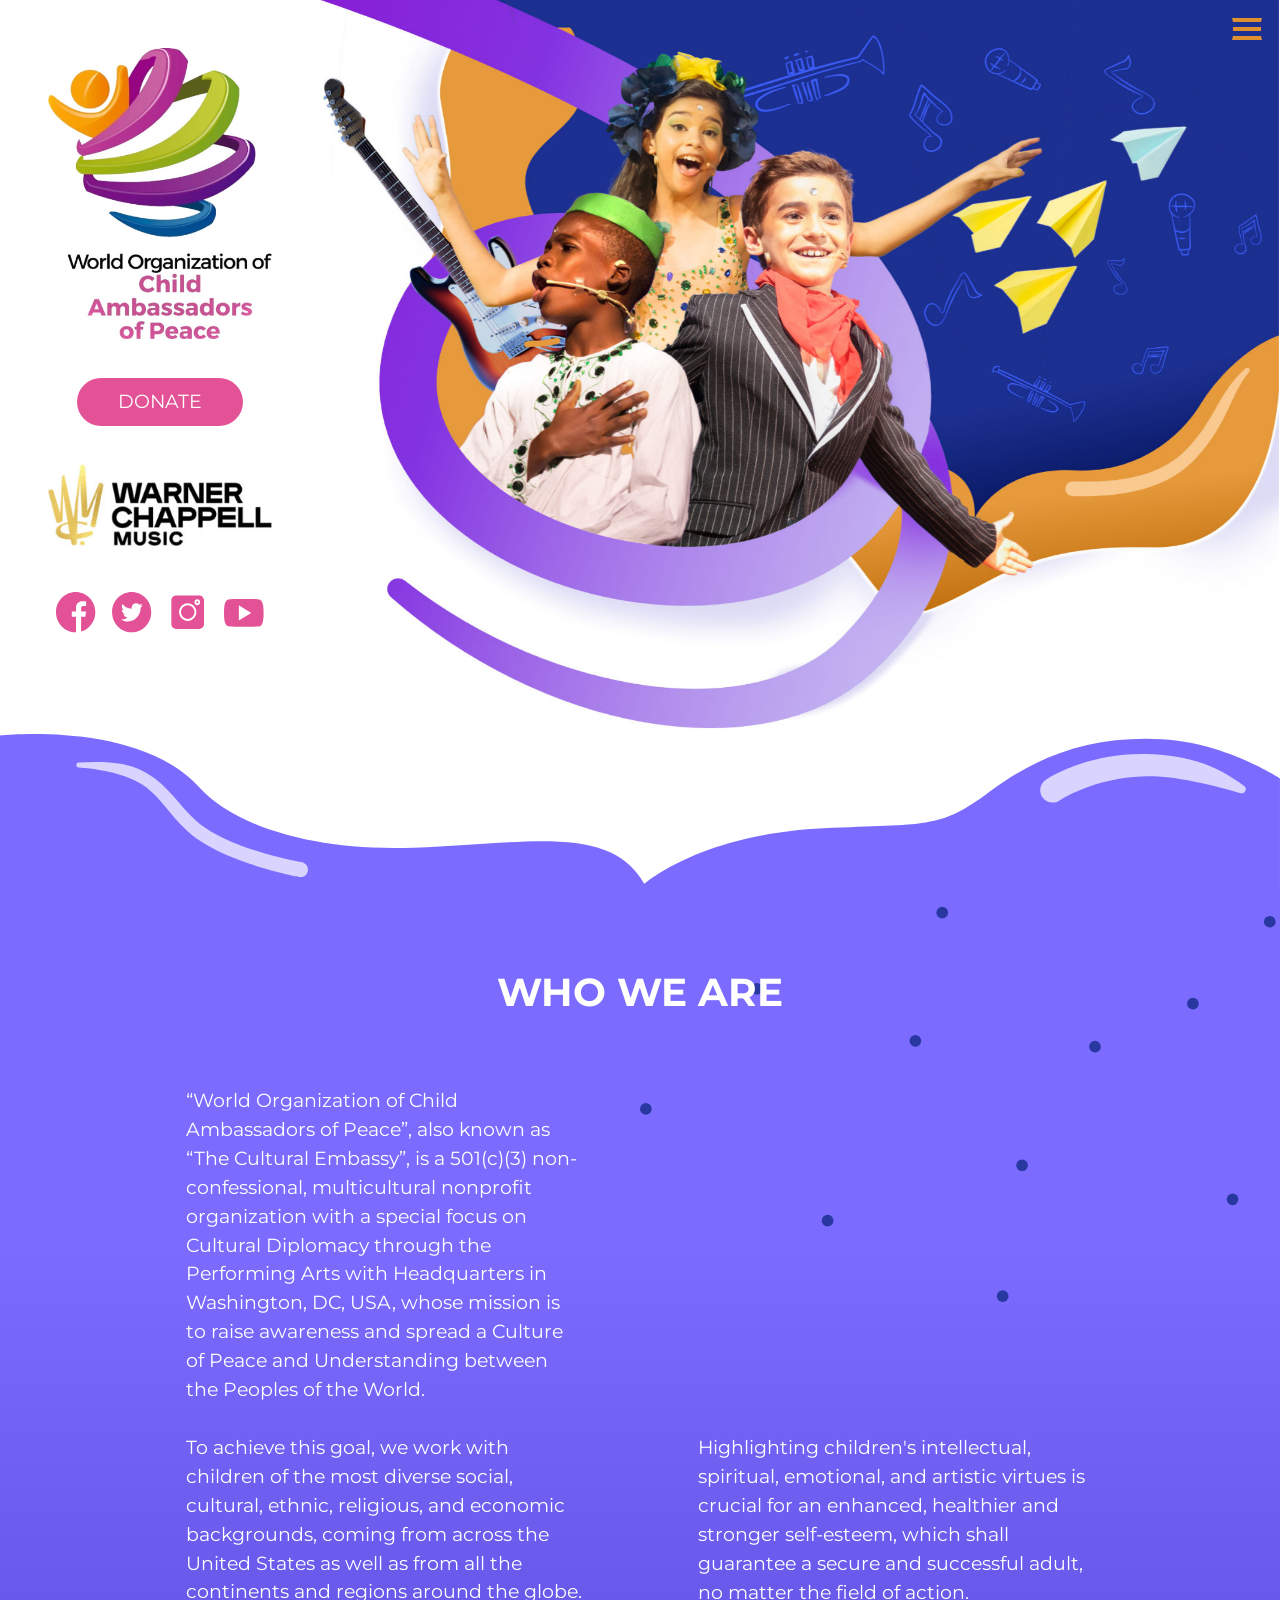
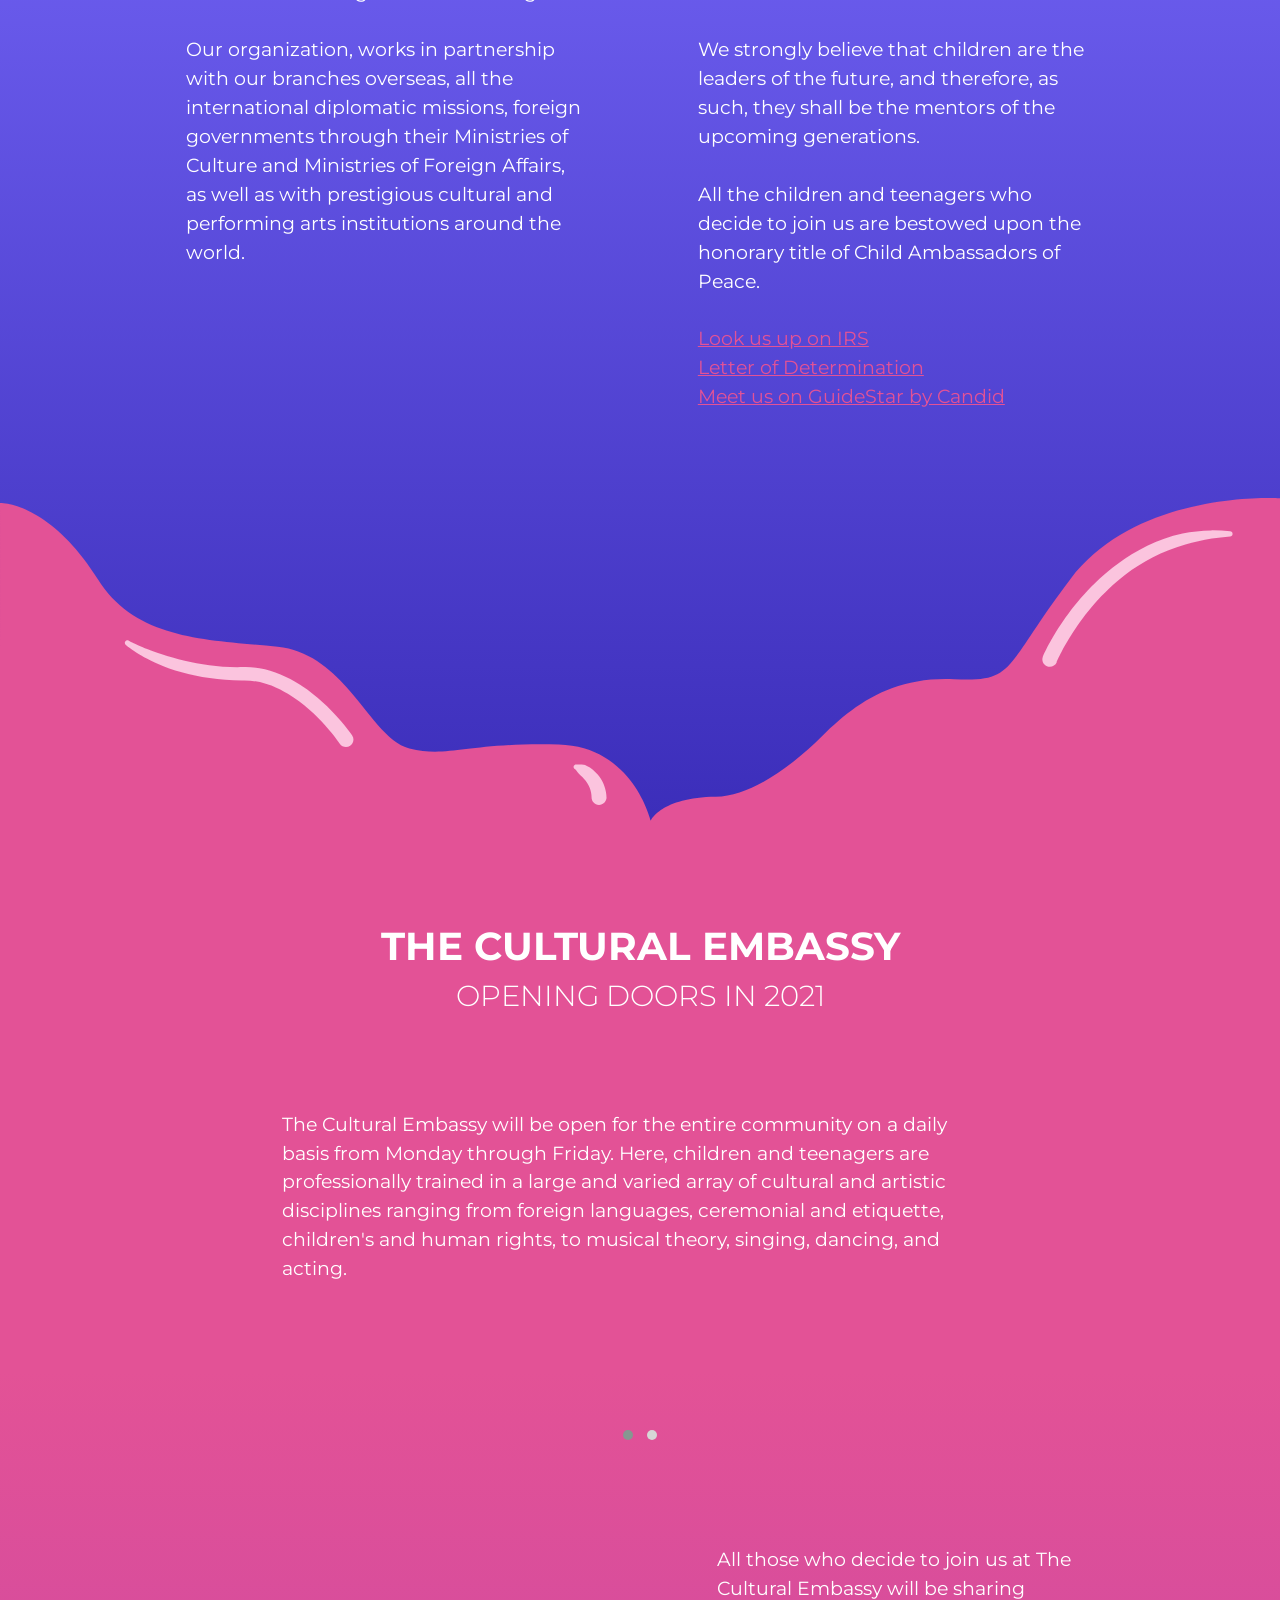
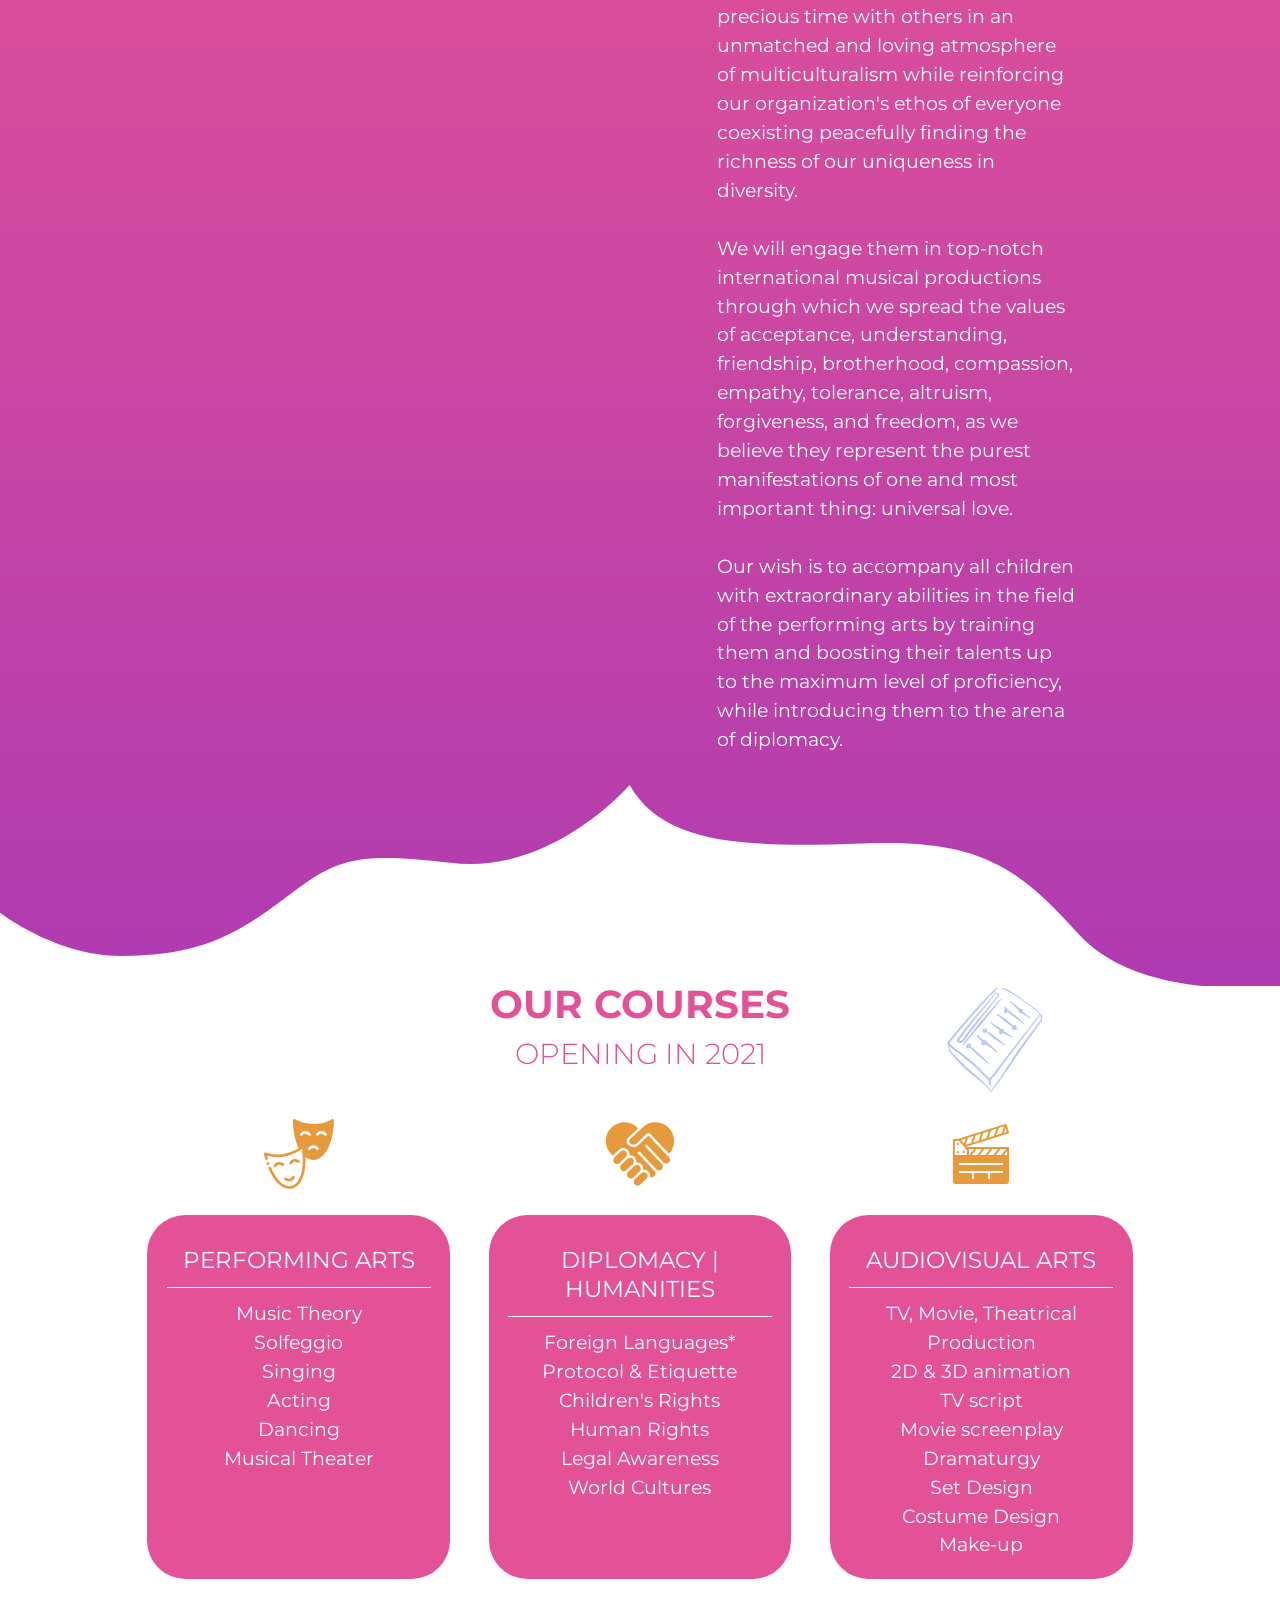
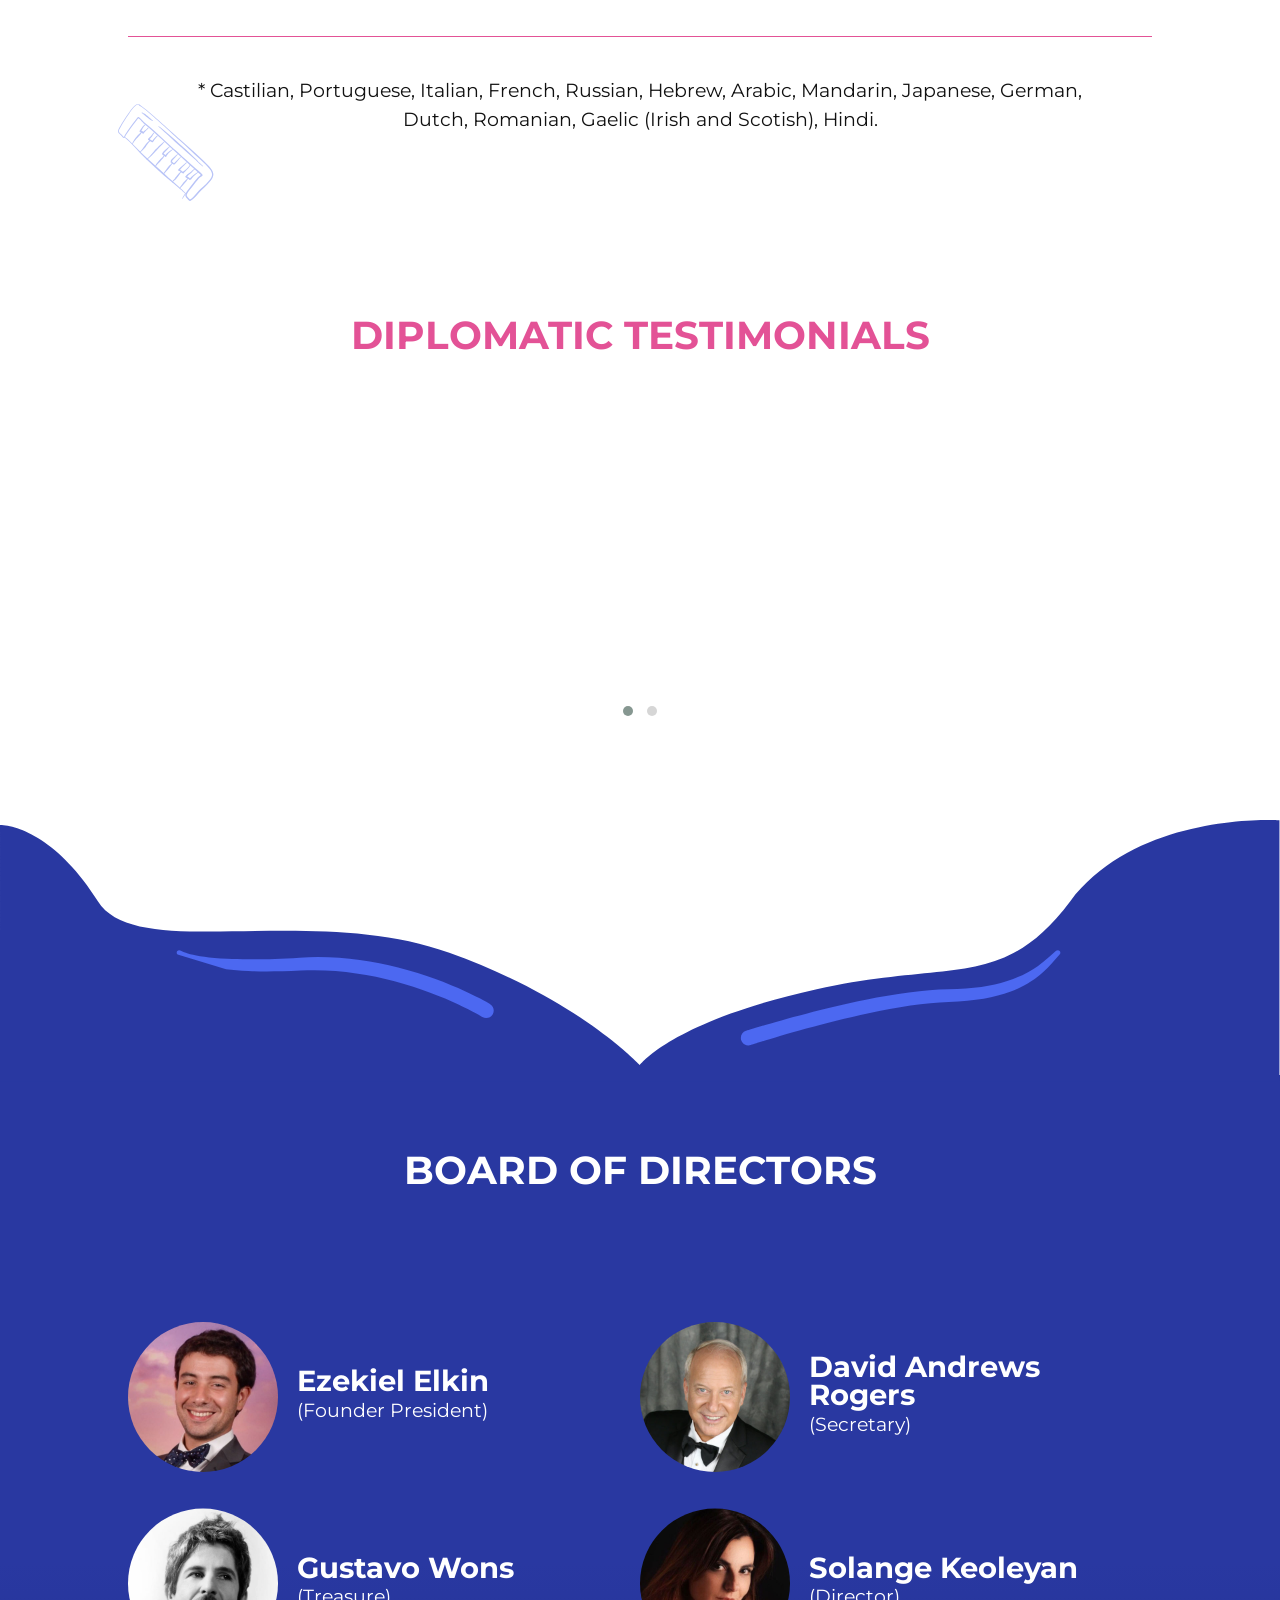
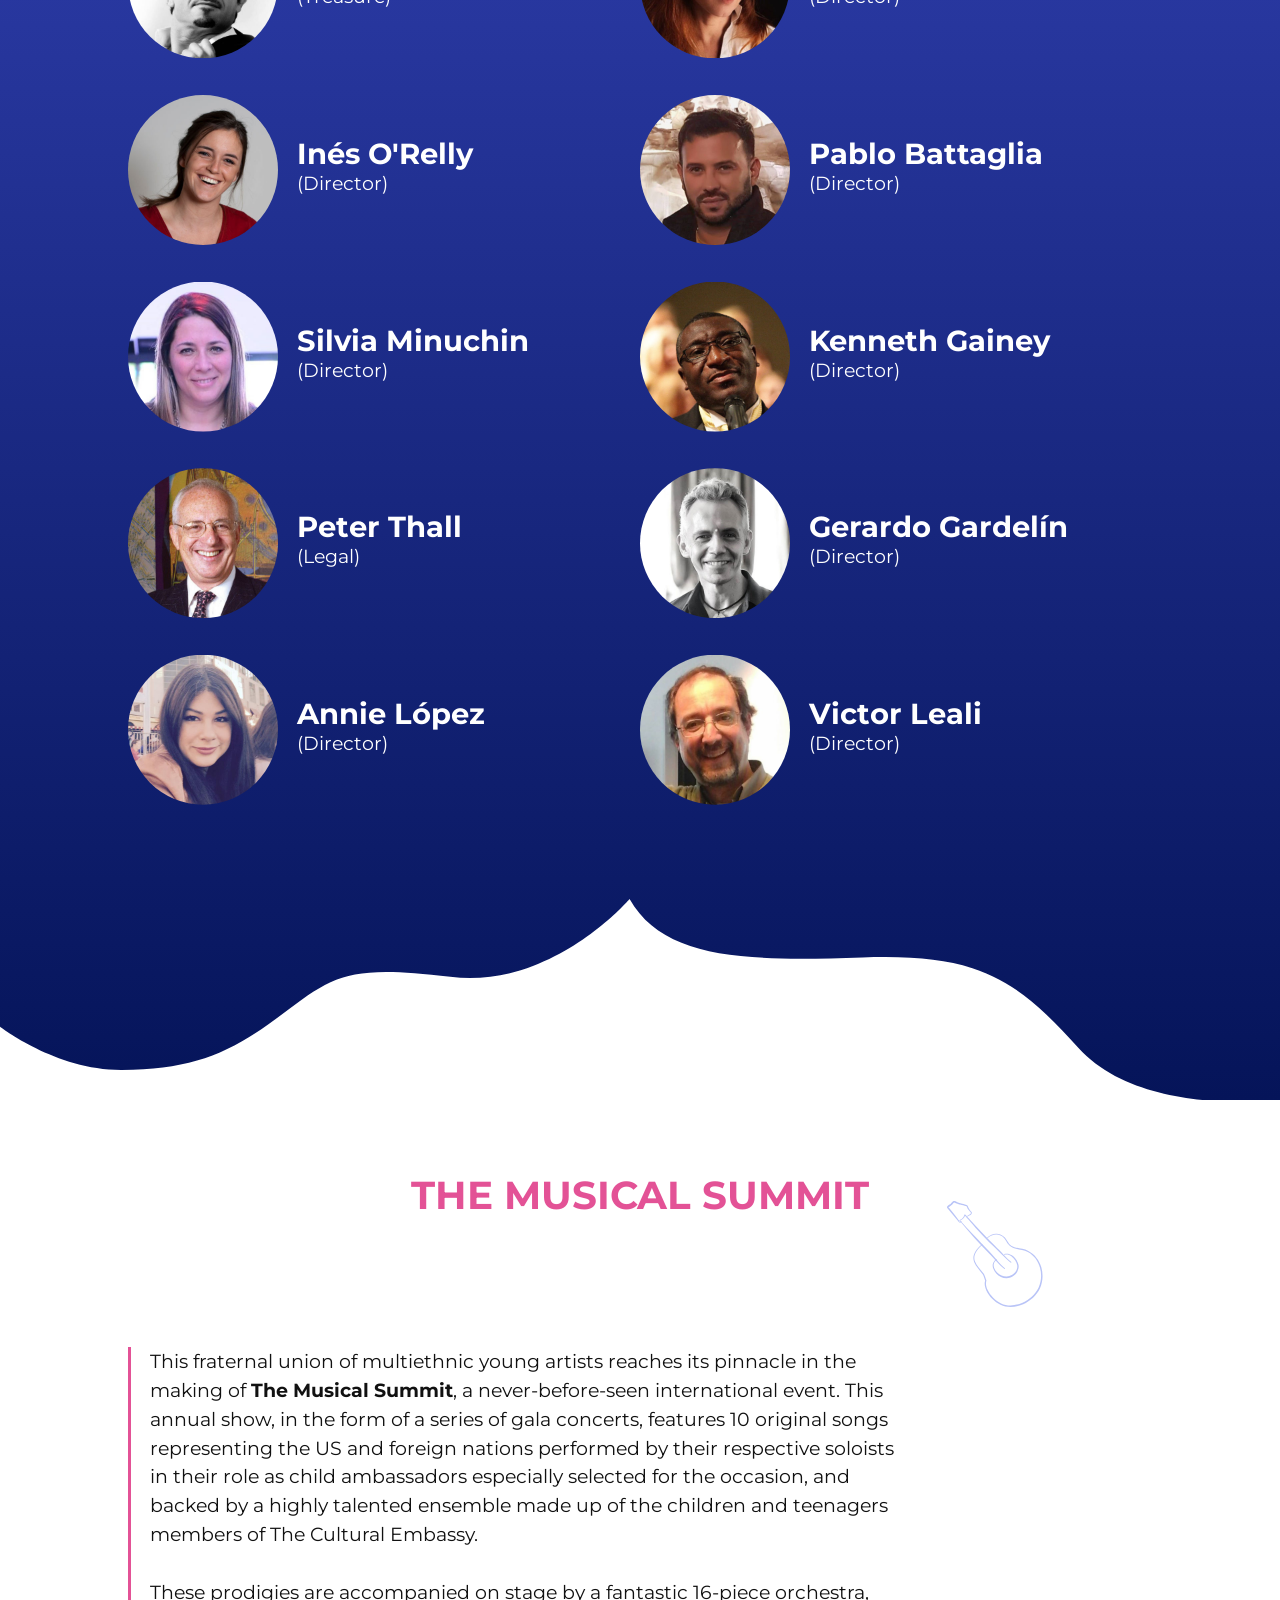
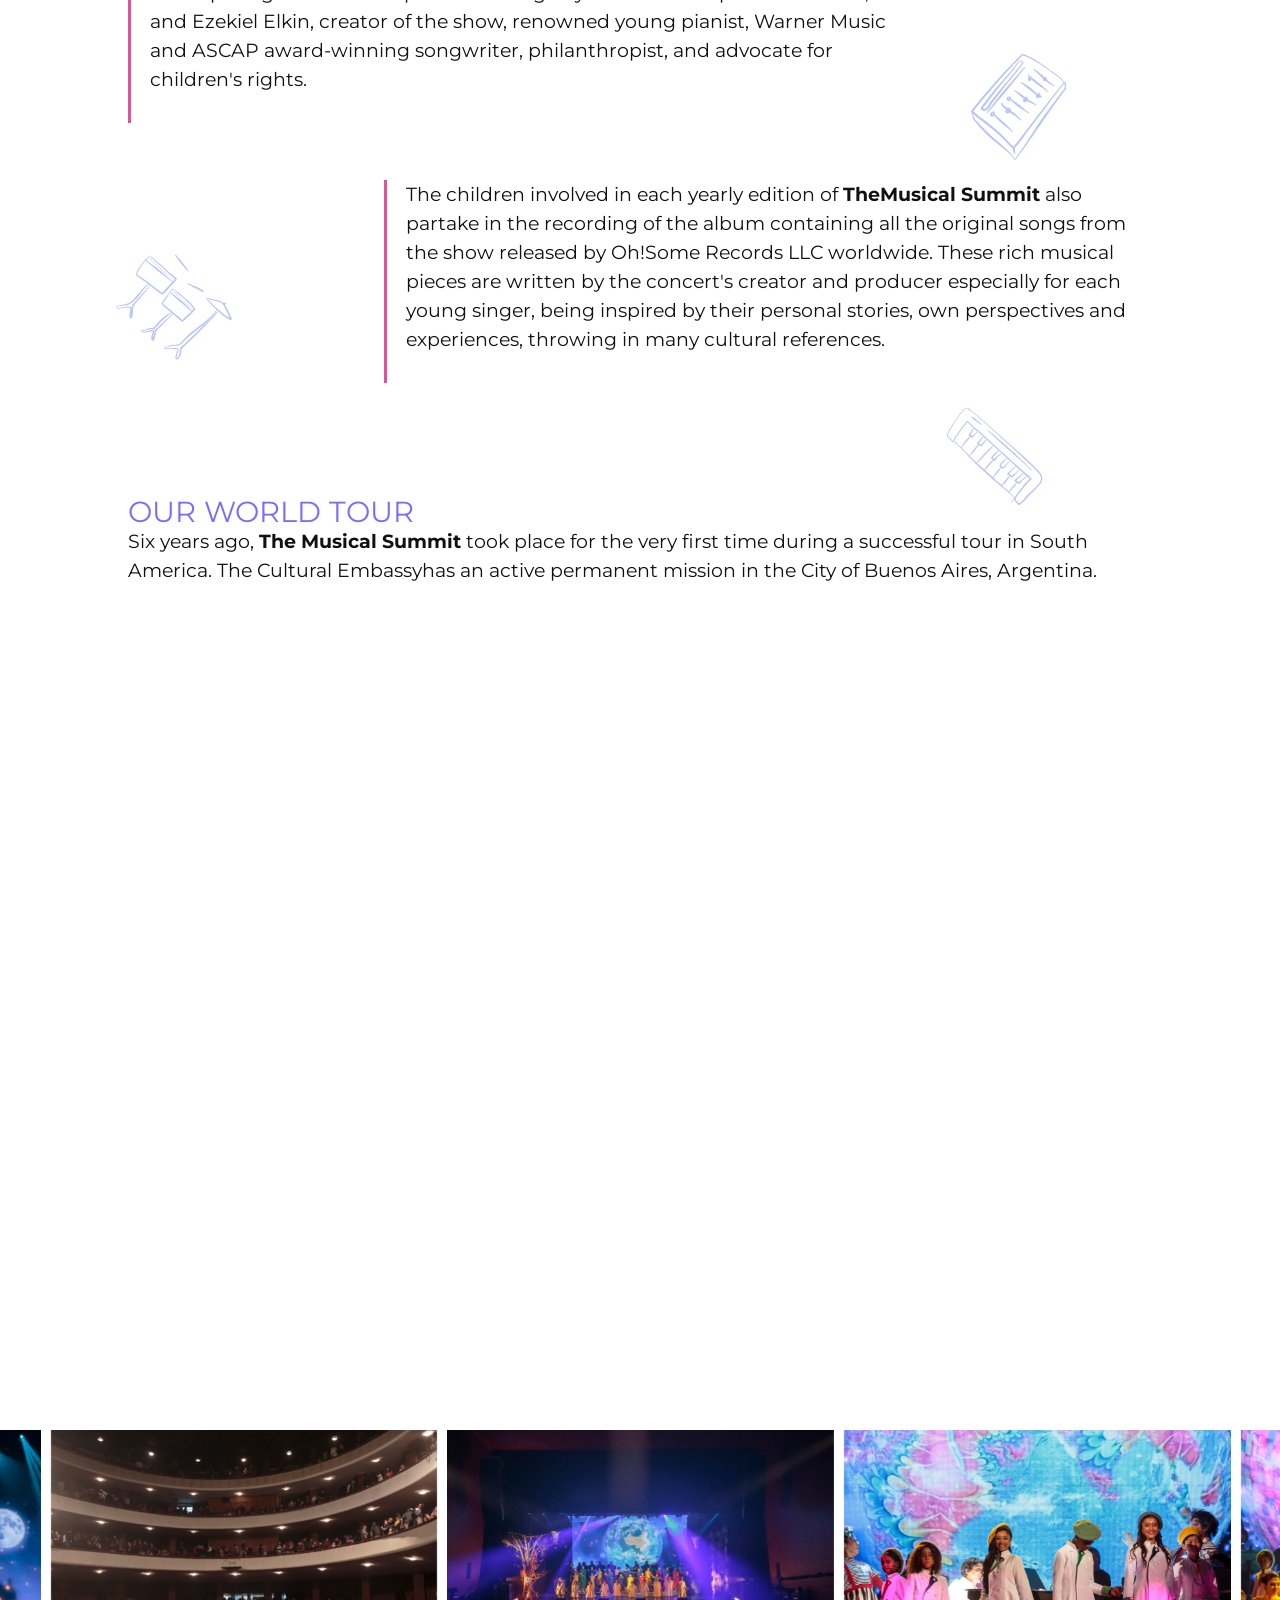
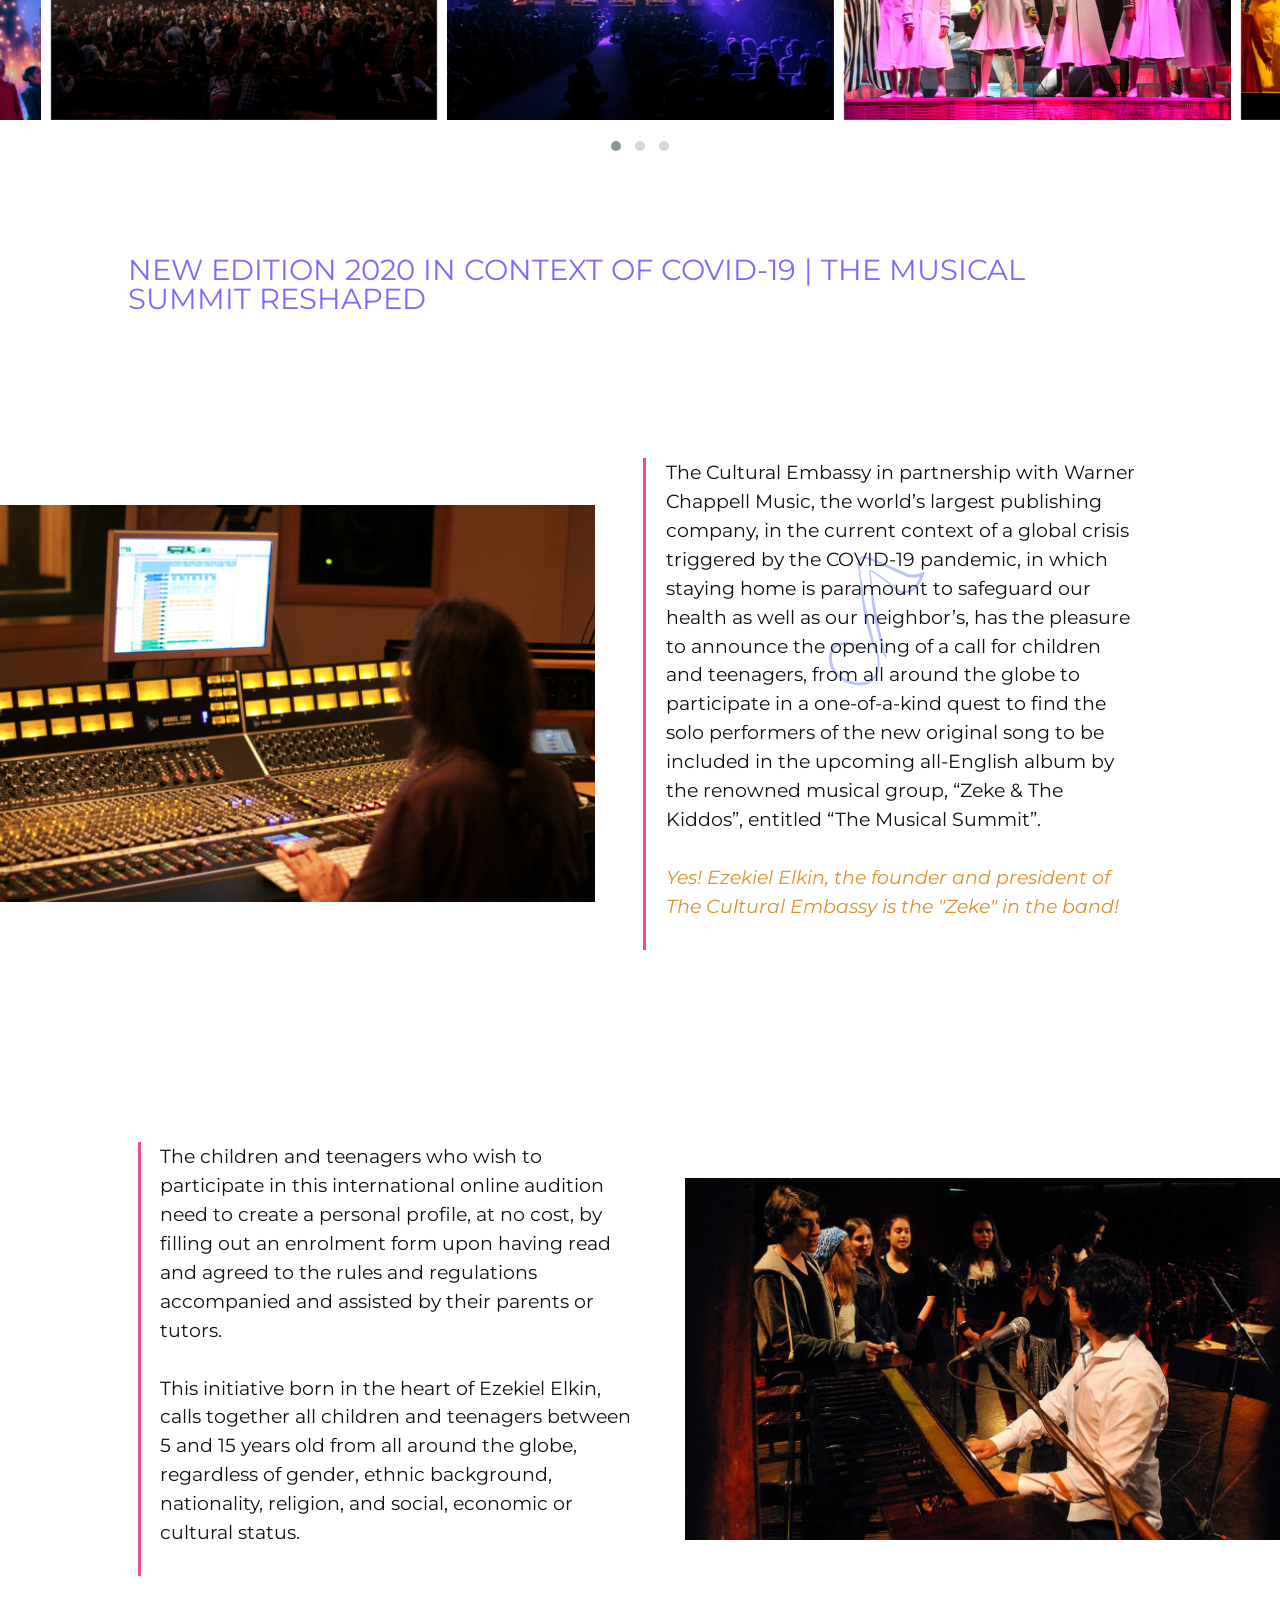
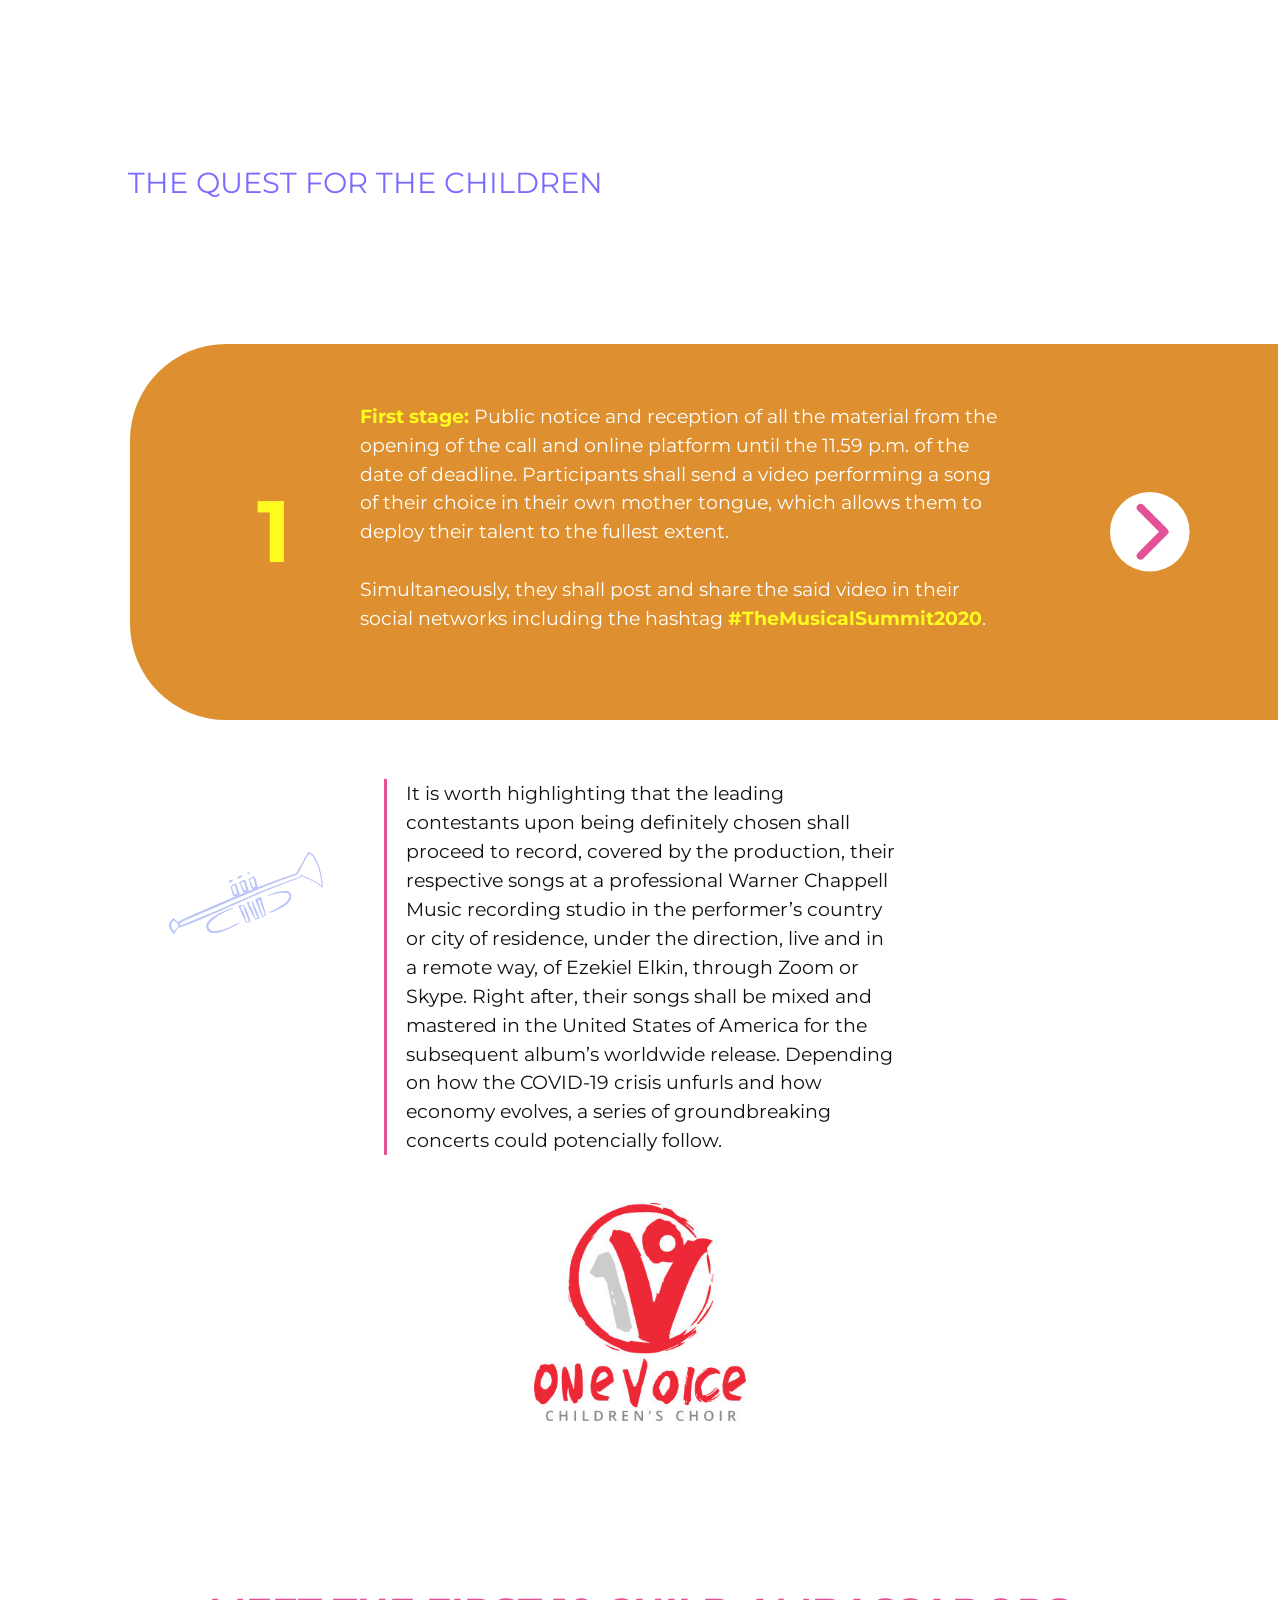
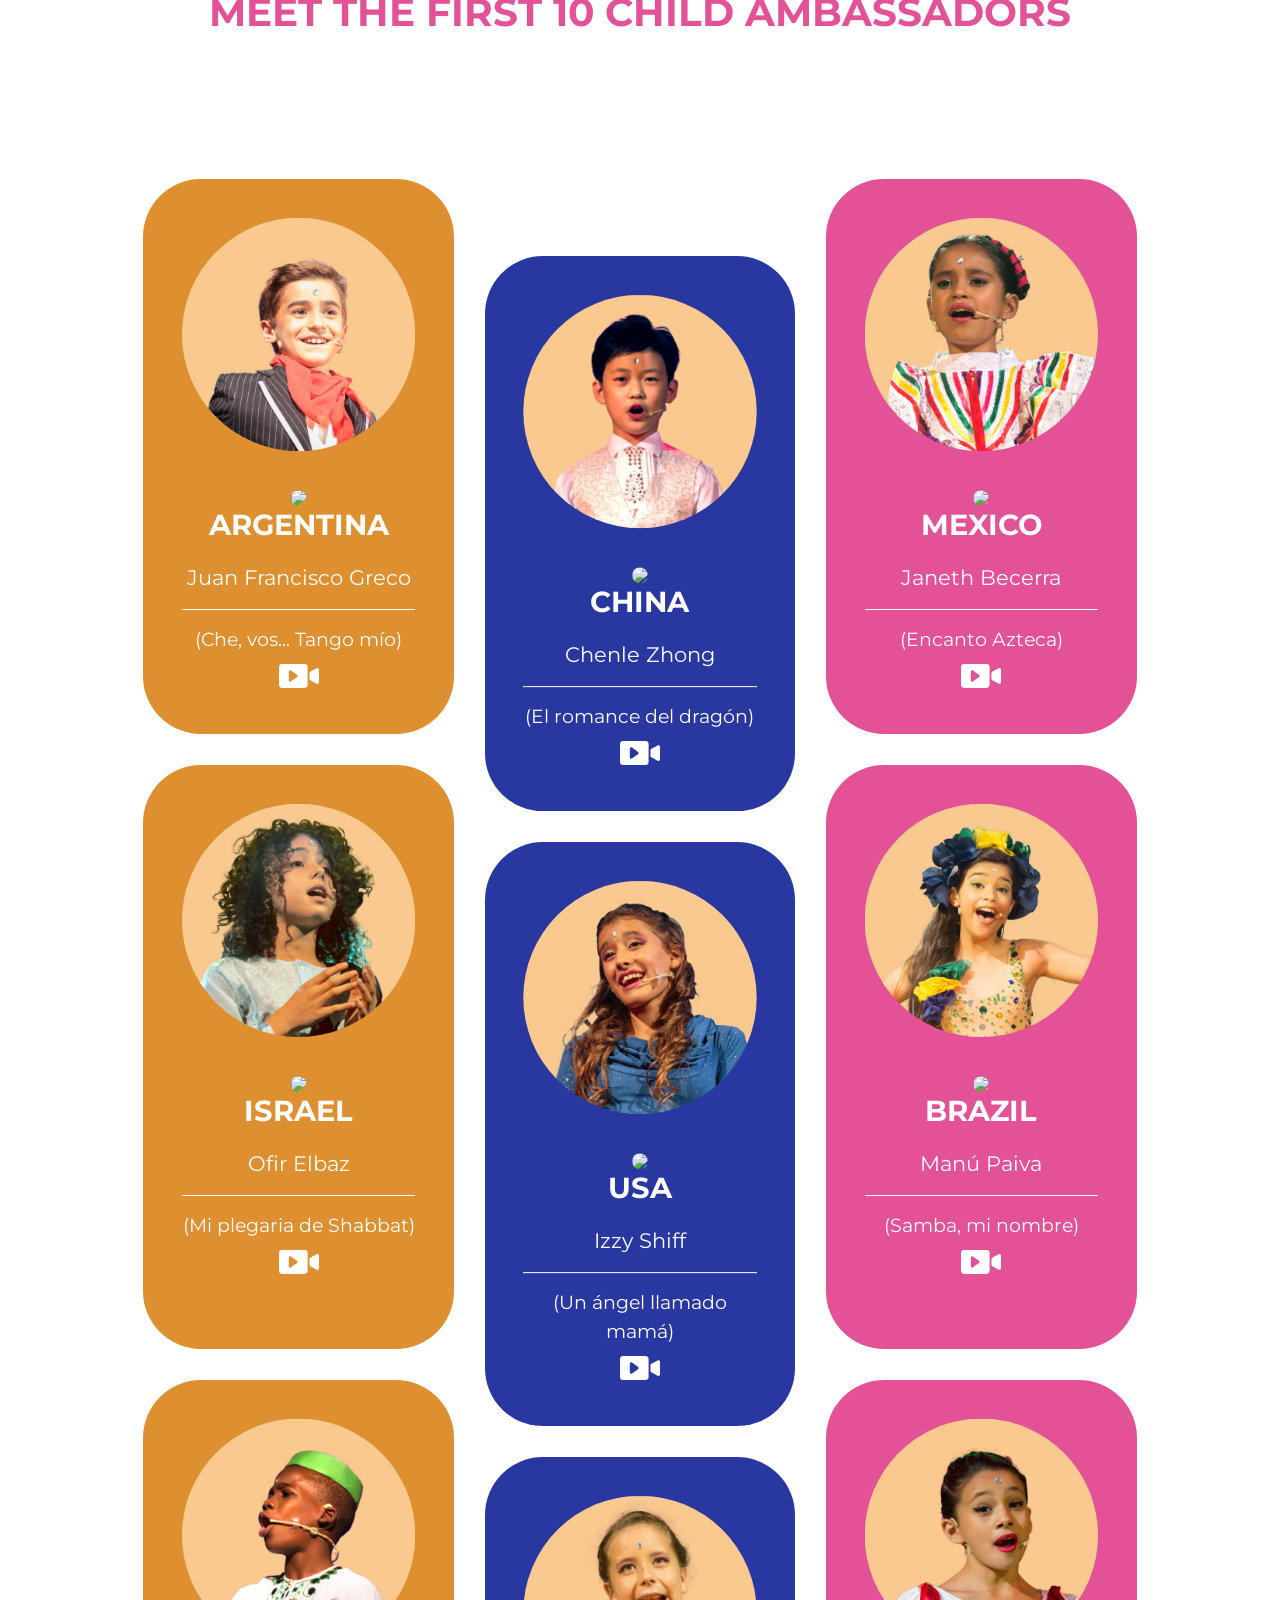
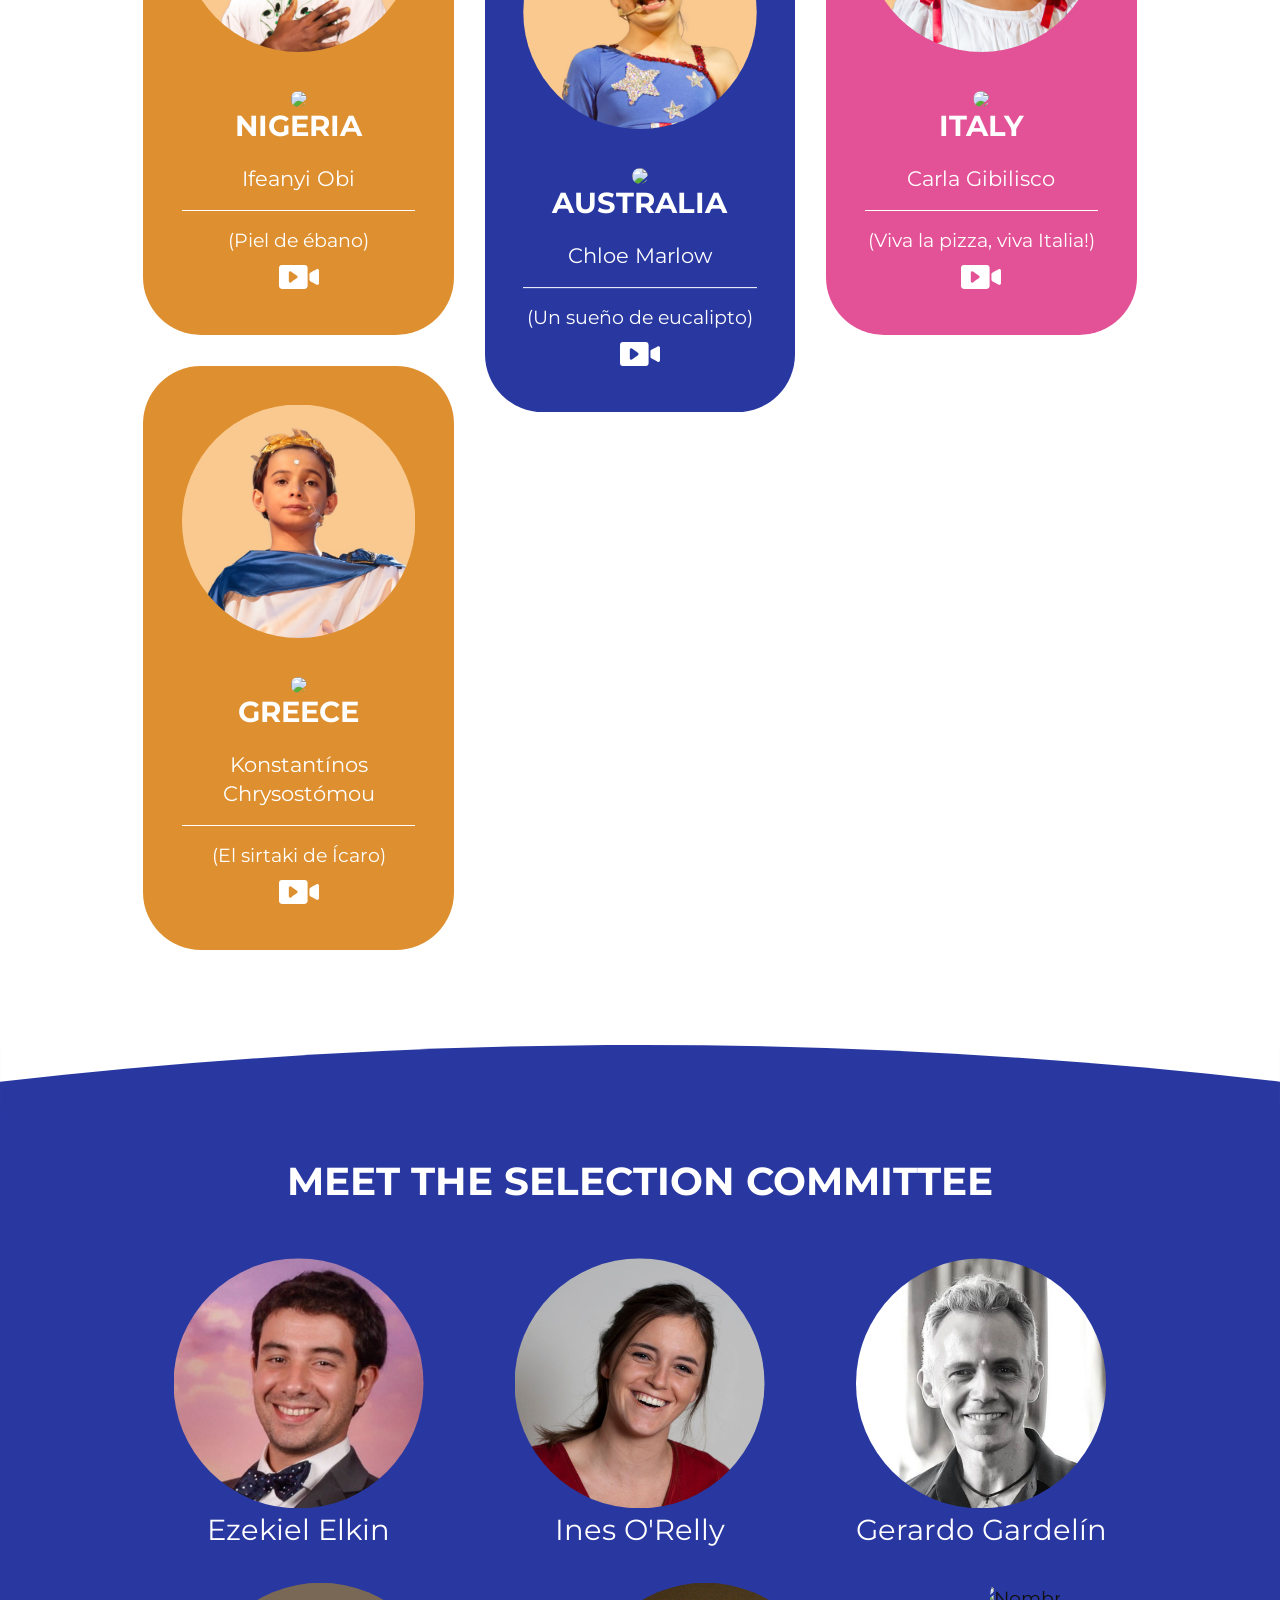
==== commit edd52bf2: "ajustes finales" ====
--- a/index.html
+++ b/index.html
@@ -3,7 +3,7 @@
   <head>
     <meta charset="UTF-8" />
     <meta name="viewport" content="width=device-width, initial-scale=1.0" />
-    <title>Child Ambassadors of peace</title>
+    <title>The cultural embassy</title>
     <!--------->
     <link
     rel="stylesheet"
@@ -39,13 +39,13 @@
         <img src="img/warnerchappelLogo.jpg" id="warner" alt="donate" />
         <ul>
           <li>
-            <a href="#" target="_blank"><img src="img/facebook.svg" alt="facebook" /></a>
-          </li>
-          <li>
-            <a href="#" target="_blank"><img src="img/twitter.svg" alt="twitter" /></a>
-          </li>
-          <li>
-            <a href="#" target="_blank"><img src="img/instagram.svg" alt="instagram" /></a>
+            <a href="https://www.facebook.com/wochap/" target="_blank"><img src="img/facebook.svg" alt="facebook" /></a>
+          </li>
+          <li>
+            <a href="https://twitter.com/CulturalEmbassy" target="_blank"><img src="img/twitter.svg" alt="twitter" /></a>
+          </li>
+          <li>
+            <a href="https://www.instagram.com/theculturalembassy/" target="_blank"><img src="img/instagram.svg" alt="instagram" /></a>
           </li>
           <li>
             <a href="https://www.youtube.com/user/PiggybackProductions/videos" target="_blank"><img src="img/youtube.svg" alt="youtube" /></a>
@@ -56,16 +56,16 @@
       <div id="derUl">
         <ul>
           <li>
-            <a href="#who">WHO WE ARE / ABOUT US</a>
+            <a href="#who">WHO WE ARE</a>
+          </li>
+          <li>
+            <a href="#cultural">THE CULTURAL EMBASSY</a>
           </li>
           <li>
             <a href="#courses">OUR COURSES</a>
           </li>
           <li>
             <a href="#board">BOARD OF DIRECTORS</a>
-          </li>
-          <li>
-            <a href="#cultural">THE CULTURAL EMBASSY</a>
           </li>
           <li>
             <a href="#musical">THE MUSICAL SUMMIT</a>
@@ -95,10 +95,10 @@
             <a href="https://www.facebook.com/wochap/" target="_blank"><img src="img/facebook.svg" alt="facebook" /></a>
           </li>
           <li>
-            <a href="#" target="_blank"><img src="img/twitter.svg" alt="twitter" /></a>
-          </li>
-          <li>
-            <a href="#" target="_blank"><img src="img/instagram.svg" alt="instagram" /></a>
+            <a href="https://twitter.com/CulturalEmbassy" target="_blank"><img src="img/twitter.svg" alt="twitter" /></a>
+          </li>
+          <li>
+            <a href="https://www.instagram.com/theculturalembassy/" target="_blank"><img src="img/instagram.svg" alt="instagram" /></a>
           </li>
           <li>
             <a href="https://www.youtube.com/user/PiggybackProductions/videos" target="_blank"><img src="img/youtube.svg" alt="youtube" /></a>
@@ -177,203 +177,12 @@
           </p>
         </div>
       </div>
-      <img id="baseBlanca" src="img/baseBlanca.svg" alt="" />
+      
+      <img src="img/copete_b.svg" alt="" />
     </section>
 
 
-
-
-    <section id="courses">
-      <h1 class="lax" data-lax-preset-x="lazy-20">OUR COURSES</h1>
-      <h2>OPENING IN 2021</h2>
     
-      <div id="loscursos">
-        <div class="curso">
-          <img src="img/IconoTeatro.svg" alt="">
-          <ul id="teatro">
-            <h3>PERFORMING ARTS</h3>
-            <li>Music Theory</li>
-            <li>Solfeggio</li>
-            <li>Singing</li>
-            <li>Acting</li>
-            <li>Dancing </li>
-            <li>Musical Theater</li>
-          </ul>
-        </div>
-      
-        <div class="curso">
-          <img src="img/iconoDiplomacia.svg" alt="">
-          <ul id="diplomacy">
-            <h3>DIPLOMACY | HUMANITIES</h3>
-            <li>Foreign Languages*</li>
-            <li>Protocol & Etiquette</li>
-            <li>Children's Rights</li>
-            <li>Human Rights </li>
-            <li>Legal Awareness </li>
-            <li>World Cultures</li>
-          </ul>
-        </div>
-      
-        <div class="curso">
-          <img src="img/iconoCine.svg" alt="">
-          <ul id="diplomacy">
-            <h3>AUDIOVISUAL ARTS</h3>
-            <li>TV, Movie, Theatrical Production</li>
-            <li>2D & 3D animation</li>
-            <li>TV script</li>
-            <li>Movie screenplay</li>
-            <li>Dramaturgy</li>
-            <li>Set Design</li>
-            <li>Costume Design</li>
-            <li>Make-up</li>
-          </ul>
-        </div>
-      </div>
-    
-      <p>* Castilian, Portuguese, Italian, French, Russian, Hebrew, Arabic, Mandarin, Japanese, German, Dutch, Romanian, Gaelic (Irish and Scotish), Hindi.</p>
-    </section>
-    
-    <section id="diplomatic">
-      <h1>
-        DIPLOMATIC TESTIMONIALS 
-      </h1>
-    
-      <div class="slider owl-carousel owl-theme">
-        <div class="video">
-          <iframe width="560" height="315" src="https://www.youtube.com/embed/8Ji4eIZrjPc" frameborder="0" allow="accelerometer; autoplay; encrypted-media; gyroscope; picture-in-picture" allowfullscreen></iframe>
-        </div>
-    
-        <div class="video">
-          <iframe width="560" height="315" src="https://www.youtube.com/embed/Siu5sn6Y6_0" frameborder="0" allow="accelerometer; autoplay; encrypted-media; gyroscope; picture-in-picture" allowfullscreen></iframe>
-        </div>
-    
-        <div class="video">
-          <iframe width="560" height="315" src="https://www.youtube.com/embed/h8Z5pjTIsAs" frameborder="0" allow="accelerometer; autoplay; encrypted-media; gyroscope; picture-in-picture" allowfullscreen></iframe>
-        </div>
-        
-        <div class="video">
-          <iframe width="560" height="315" src="https://www.youtube.com/embed/1jbfqgduX20" frameborder="0" allow="accelerometer; autoplay; encrypted-media; gyroscope; picture-in-picture" allowfullscreen></iframe>
-        </div>
-    
-        <div class="video">
-          <iframe width="560" height="315" src="https://www.youtube.com/embed/9Jx7I82NkRM" frameborder="0" allow="accelerometer; autoplay; encrypted-media; gyroscope; picture-in-picture" allowfullscreen></iframe>
-        </div>
-    
-        <div class="video">
-          <iframe width="560" height="315" src="https://www.youtube.com/embed/e3AZ4gqTMJc" frameborder="0" allow="accelerometer; autoplay; encrypted-media; gyroscope; picture-in-picture" allowfullscreen></iframe>
-        </div>
-      </div>
-      <img src="img/copeteAzul.svg" alt="" />
-    </section>
-
-  
-    <section id="board">
-      <h1>BOARD OF DIRECTORS</h1>
-      <div class="bandeja">
-
-  
-        <div class="director">
-          <img src="img/Committee/Zeke.jpg" alt="Ezekiel Elkin">
-        <div class="txt">
-          <h3>Ezekiel Elkin</h3>
-          <p>(Founder President)</p>
-        </div>
-        </div>
-
-
-        <div class="director">
-          <img src="img/Committee/DaviidAndrews.jpg" alt="David Andrews Rogers">
-        <div class="txt">
-          <h3>David Andrews Rogers</h3>
-          <p>(Secretary)</p>
-        </div>
-        </div>
-        
-     
-        <div class="director">
-          <img src="img/Committee/gus.jpg" alt="Gustavo Wons">
-        <div class="txt">
-          <h3>Gustavo Wons</h3>
-          <p>(Treasure)</p>
-        </div>
-        </div>
-
-        <div class="director">
-          <img src="img/Committee/Solagne.jpg" alt="Solange Keoleyan">
-        <div class="txt">
-          <h3>Solange Keoleyan </h3>
-          <p>(Director)</p>
-        </div>
-        </div>
-
-        <div class="director">
-          <img src="img/Committee/inesOrelly.jpg" alt="Inés O'Relly">
-        <div class="txt">
-          <h3>Inés O'Relly</h3>
-          <p>(Director)</p>
-        </div>
-        </div>
-
-        <div class="director">
-          <img src="img/Committee/pablo.jpg" alt="Pablo Battaglia">
-        <div class="txt">
-          <h3>Pablo Battaglia </h3>
-          <p>(Director)</p>
-        </div>
-        </div>
-
-        <div class="director">
-          <img src="img/Committee/Marcelo.jpg" alt="Marcelo Gasio">
-        <div class="txt">
-          <h3>Marcelo Gasió </h3>
-          <p>(Director)</p>
-        </div>
-        </div>
-
-        <div class="director">
-          <img src="img/Committee/Kenneth.jpg" alt="nombre">
-        <div class="txt">
-          <h3>Kenneth Gainey</h3>
-          <p>(Director)</p>
-        </div>
-        </div>
-
-        <div class="director">
-          <img src="img/Committee/PeterThall.jpg" alt="Peter Thall">
-        <div class="txt">
-          <h3>Peter Thall </h3>
-          <p>(Legal)</p>
-        </div>
-        </div>
-
-        <div class="director">
-          <img src="img/Committee/Ger.jpg" alt="Gerardo Gardelín">
-        <div class="txt">
-          <h3>Gerardo Gardelín </h3>
-          <p>(Director)</p>
-        </div>
-        </div>
-
-        <div class="director">
-          <img src="https://via.placeholder.com/500x500" alt="Annie López">
-        <div class="txt">
-          <h3>Annie López</h3>
-          <p>(Director)</p>
-        </div>
-        </div>
-
-        <div class="director">
-          <img src="img/Committee/VictorLeali.jpg" alt="Victor Leali">
-        <div class="txt">
-          <h3>Victor Leali </h3>
-          <p>(Director)</p>
-        </div>
-        </div>
-        
-       </div>
-       <img src="img/copete_b.svg" alt="" />
-    </section>
-
     <section id="cultural">
       <div class="bandeja">
         <!-- <img
@@ -410,7 +219,7 @@
         </p>
         <img src="https://via.placeholder.com/1200x1000" alt="" />
         <p>
-          We will engage themin top-notch international musical productions
+          We will engage them in top-notch international musical productions
           through which we spread the values of acceptance, understanding,
           friendship, brotherhood, compassion, empathy, tolerance, altruism,
           forgiveness, and freedom, as we believe they represent the purest
@@ -419,8 +228,203 @@
           Our wish is to accompany all children with extraordinary abilities in the field of the performing arts by training them and boosting their talents up to the maximum level of proficiency, while introducing them to the arena of diplomacy.
         </p>
       </div>
+      
       <img id="baseBlanca" src="img/baseBlanca.svg" alt="" />
     </section>
+
+
+
+    <section id="courses">
+      <h1 class="lax" data-lax-preset-x="lazy-20">OUR COURSES</h1>
+      <h2>OPENING IN 2021</h2>
+    
+      <div id="loscursos">
+        <div class="curso">
+          <img src="img/IconoTeatro.svg" alt="">
+          <ul id="teatro">
+            <h3>PERFORMING ARTS</h3>
+            <li>Music Theory</li>
+            <li>Solfeggio</li>
+            <li>Singing</li>
+            <li>Acting</li>
+            <li>Dancing </li>
+            <li>Musical Theater</li>
+          </ul>
+        </div>
+      
+        <div class="curso">
+          <img src="img/iconoDiplomacia.svg" alt="">
+          <ul id="diplomacy">
+            <h3>DIPLOMACY | HUMANITIES</h3>
+            <li>Foreign Languages*</li>
+            <li>Protocol & Etiquette</li>
+            <li>Children's Rights</li>
+            <li>Human Rights </li>
+            <li>Legal Awareness </li>
+            <li>World Cultures</li>
+          </ul>
+        </div>
+      
+        <div class="curso">
+          <img src="img/iconoCine.svg" alt="">
+          <ul id="diplomacy">
+            <h3>AUDIOVISUAL ARTS</h3>
+            <li>TV, Movie, Theatrical Production</li>
+            <li>2D & 3D animation</li>
+            <li>TV script</li>
+            <li>Movie screenplay</li>
+            <li>Dramaturgy</li>
+            <li>Set Design</li>
+            <li>Costume Design</li>
+            <li>Make-up</li>
+          </ul>
+        </div>
+      </div>
+    
+      <p>* Castilian, Portuguese, Italian, French, Russian, Hebrew, Arabic, Mandarin, Japanese, German, Dutch, Romanian, Gaelic (Irish and Scotish), Hindi.</p>
+    </section>
+    
+    <section id="diplomatic">
+      <h1>
+        DIPLOMATIC TESTIMONIALS 
+      </h1>
+    
+      <div class="slider owl-carousel owl-theme">
+        <div class="video">
+          <iframe width="560" height="315" src="https://www.youtube.com/embed/8Ji4eIZrjPc" frameborder="0" allow="accelerometer; autoplay; encrypted-media; gyroscope; picture-in-picture" allowfullscreen></iframe>
+        </div>
+    
+        <div class="video">
+          <iframe width="560" height="315" src="https://www.youtube.com/embed/Siu5sn6Y6_0" frameborder="0" allow="accelerometer; autoplay; encrypted-media; gyroscope; picture-in-picture" allowfullscreen></iframe>
+        </div>
+    
+        <div class="video">
+          <iframe width="560" height="315" src="https://www.youtube.com/embed/h8Z5pjTIsAs" frameborder="0" allow="accelerometer; autoplay; encrypted-media; gyroscope; picture-in-picture" allowfullscreen></iframe>
+        </div>
+        
+        <div class="video">
+          <iframe width="560" height="315" src="https://www.youtube.com/embed/1jbfqgduX20" frameborder="0" allow="accelerometer; autoplay; encrypted-media; gyroscope; picture-in-picture" allowfullscreen></iframe>
+        </div>
+    
+        <div class="video">
+          <iframe width="560" height="315" src="https://www.youtube.com/embed/9Jx7I82NkRM" frameborder="0" allow="accelerometer; autoplay; encrypted-media; gyroscope; picture-in-picture" allowfullscreen></iframe>
+        </div>
+    
+        <div class="video">
+          <iframe width="560" height="315" src="https://www.youtube.com/embed/e3AZ4gqTMJc" frameborder="0" allow="accelerometer; autoplay; encrypted-media; gyroscope; picture-in-picture" allowfullscreen></iframe>
+        </div>
+      </div>
+      <img src="img/copeteAzul.svg" alt="" />
+    </section>
+
+  
+    <section id="board">
+      <h1>BOARD OF DIRECTORS</h1>
+      <div class="bandeja">
+
+  
+        <div class="director">
+          <img src="img/Committee/Zeke.jpg" alt="Ezekiel Elkin">
+        <div class="txt">
+          <h3>Ezekiel Elkin</h3>
+          <p>(Founder President)</p>
+        </div>
+        </div>
+
+
+        <div class="director">
+          <img src="img/Committee/DaviidAndrews.jpg" alt="David Andrews Rogers">
+        <div class="txt">
+          <h3>David Andrews Rogers</h3>
+          <p>(Secretary)</p>
+        </div>
+        </div>
+        
+     
+        <div class="director">
+          <img src="img/Committee/gus.jpg" alt="Gustavo Wons">
+        <div class="txt">
+          <h3>Gustavo Wons</h3>
+          <p>(Treasure)</p>
+        </div>
+        </div>
+
+        <div class="director">
+          <img src="img/Committee/Solagne.jpg" alt="Solange Keoleyan">
+        <div class="txt">
+          <h3>Solange Keoleyan </h3>
+          <p>(Director)</p>
+        </div>
+        </div>
+
+        <div class="director">
+          <img src="img/Committee/inesOrelly.jpg" alt="Inés O'Relly">
+        <div class="txt">
+          <h3>Inés O'Relly</h3>
+          <p>(Director)</p>
+        </div>
+        </div>
+
+        <div class="director">
+          <img src="img/Committee/pablo.jpg" alt="Pablo Battaglia">
+        <div class="txt">
+          <h3>Pablo Battaglia </h3>
+          <p>(Director)</p>
+        </div>
+        </div>
+
+        <div class="director">
+          <img src="img/Committee/silvia.jpg" alt="Marcelo Gasio">
+        <div class="txt">
+          <h3>Silvia Minuchin </h3>
+          <p>(Director)</p>
+        </div>
+        </div>
+
+        <div class="director">
+          <img src="img/Committee/Kenneth.jpg" alt="nombre">
+        <div class="txt">
+          <h3>Kenneth Gainey</h3>
+          <p>(Director)</p>
+        </div>
+        </div>
+
+        <div class="director">
+          <img src="img/Committee/PeterThall.jpg" alt="Peter Thall">
+        <div class="txt">
+          <h3>Peter Thall </h3>
+          <p>(Legal)</p>
+        </div>
+        </div>
+
+        <div class="director">
+          <img src="img/Committee/Ger.jpg" alt="Gerardo Gardelín">
+        <div class="txt">
+          <h3>Gerardo Gardelín </h3>
+          <p>(Director)</p>
+        </div>
+        </div>
+
+        <div class="director">
+          <img src="img/Committee/annie.jpg" alt="Annie López">
+        <div class="txt">
+          <h3>Annie López</h3>
+          <p>(Director)</p>
+        </div>
+        </div>
+
+        <div class="director">
+          <img src="img/Committee/VictorLeali.jpg" alt="Victor Leali">
+        <div class="txt">
+          <h3>Victor Leali </h3>
+          <p>(Director)</p>
+        </div>
+        </div>
+        
+       </div>
+       <img id="baseBlanca" src="img/baseBlanca.svg" alt="" />
+    </section>
+
 
     <section id="musical">
       <div class="bandeja">
@@ -433,8 +437,8 @@
 
         <div class="lineaLatP a">
           <p>
-            This fraternal union of multiethnic young artist reaches its
-            pinnacle in the making of The Musical Summit,a never-before-seen
+            This fraternal union of multiethnic young artists reaches its
+            pinnacle in the making of <b>The Musical Summit</b>, a never-before-seen
             international event. This annual show, in the form of a series of
             gala concerts, features 10 original songs representing the US and
             foreign nations performed by their respective soloists in their role
@@ -444,39 +448,36 @@
           </p>
           <p>
             These prodigies are accompanied on stage by a fantastic 16-piece
-            orchestra, and Ezekiel Elkin, a renowned young pianist, Warner Music
+            orchestra, and Ezekiel Elkin, creator of the show, renowned young pianist, Warner Music
             and ASCAP award-winning songwriter, philanthropist, and advocate for
             children's rights.
           </p>
+        
         </div>
 
         <div class="lineaLatP b">
-          <p>
-            This fraternal union of multiethnic young artist reaches its
-            pinnacle in the making of The Musical Summit,a never-before-seen
-            international event. This annual show, in the form of a series of
-            gala concerts, features 10 original songs representing the US and
-            foreign nations performed by their respective soloists in their role
-            as child ambassadors especially selected for the occasion, and
-            backed by a highly talented ensemble made up of the children and
-            teenagers members of The Cultural Embassy.
-          </p>
-          <p>
-            These prodigies are accompanied on stage by a fantastic 16-piece
-            orchestra, and Ezekiel Elkin, a renowned young pianist, Warner Music
-            and ASCAP award-winning songwriter, philanthropist, and advocate for
-            children's rights.
+        
+
+          <p>
+            The children involved in each yearly edition of
+<b>TheMusical Summit</b> also partake in the recording of the album
+containing all the original songs from the show released
+by Oh!Some Records LLC worldwide. These rich musical
+pieces are written by the concert's creator and producer
+especially for each young singer, being inspired by their
+personal stories, own perspectives and experiences,
+throwing in many cultural references.
           </p>
         </div>
       </div>
       <h3>OUR WORLD TOUR</h3>
       <p>
-        Six years ago, The Musical Summit took place for the very first time
+        Six years ago, <b>The Musical Summit</b> took place for the very first time
         during a successful tour in South America. The Cultural Embassyhas an
         active permanent mission in the City of Buenos Aires, Argentina.
       </p>
       <div class="video" id="videoMusical">
-        <iframe width="560" height="315" src="https://www.youtube.com/embed/pdF9ERfahvQ" frameborder="0" allow="accelerometer; autoplay; encrypted-media; gyroscope; picture-in-picture" allowfullscreen></iframe>
+        <iframe width="560" height="315" src="https://www.youtube.com/embed/_KFy_T87-9E" frameborder="0" allow="accelerometer; autoplay; encrypted-media; gyroscope; picture-in-picture" allowfullscreen></iframe>
       </div>
 
       <div class="slider owl-carousel owl-theme">
@@ -521,6 +522,19 @@
       <div class="d minmax">
         <div class="lineaLatP">
           <p>
+            The children and teenagers who wish to participate in this
+            international online audition need to create a personal profile, at
+            no cost, by filling out an enrolment form upon having read and
+            agreed to the rules and regulations accompanied and assisted by
+            their parents or tutors.
+          </p>
+          <p>
+            This initiative born in the heart of Ezekiel Elkin, calls together
+            all children and teenagers between 5 and 15 years old from all
+            around the globe, regardless of gender, ethnic background,
+            nationality, religion, and social, economic or cultural status.
+          </p>
+          <!-- <p>
             To accomplish this, all interested songwriters must send in their
             original and unpublished songs –previously protected and registered
             at ASCAP or their respective authors and composers’ societies– by
@@ -540,14 +554,14 @@
             dress the said songs with his magical work. Elkin, also a masterful
             polyglot, will undertake the versioning of the foreign songs into
             English.
-          </p>
+          </p> -->
         </div>
         <img src="img/IMG_0194.JPG" alt="" />
       </div>
 
       <div class="e">
         <h3>THE QUEST FOR THE CHILDREN</h3>
-        <div class="lineaLatP">
+        <!-- <div class="lineaLatP">
           <p>
             The children and teenagers who wish to participate in this
             international online audition need to create a personal profile, at
@@ -561,7 +575,7 @@
             around the globe, regardless of gender, ethnic background,
             nationality, religion, and social, economic or cultural status.
           </p>
-        </div>
+        </div> -->
       </div>
 <div id="relativo">
  
@@ -582,7 +596,7 @@
         </p>
         <p>
           Simultaneously, they shall post and share the said video in their
-          social networks including the hashtag #ImaKiddo and
+          social networks including the hashtag 
           <span>#TheMusicalSummit2020</span>.
         </p>
       </div>
@@ -606,7 +620,7 @@
       </div>
       <div class="texto">
         <p>
-          <span>Third  stage:</span> Those in this phase, shall choose a song exclusively from the first “Zeke & The Kiddos” album released by Warner Music on Spotify and other platforms and streaming services. Yes, the album is in Castilian. But fear not, we shall provide the children with the lyrics. After all, singing in a foreign language is part of the challenge. At the same time, they shall be routed to the YouTube official channel to enjoy and share with their families the exclusive videos from the “Zeke & The Kiddos” World Tour.
+          <span>Third  stage:</span> Those in this phase, shall be assigned a song exclusively from the first “Zeke & The Kiddos” album released by Warner Music on Spotify and other platforms and streaming services. Yes, the album is in Castilian. But fear not, we shall provide the children with the lyrics. After all, singing in a foreign language is part of the challenge. At the same time, they shall be routed to the YouTube official channel to enjoy and share with their families the exclusive videos from the “Zeke & The Kiddos” World Tour.
         </p>
    
       </div>
@@ -643,14 +657,14 @@
           It is worth highlighting that the leading contestants upon being definitely chosen shall proceed to record, covered by the production, their respective songs at a professional Warner Chappell Music recording studio in the performer’s country or city of residence, under the direction, live and in a remote way, of Ezekiel Elkin, through Zoom or Skype. Right after, their songs shall be mixed and mastered in the United States of America for the subsequent album’s worldwide release. Depending on how the COVID-19 crisis unfurls and how economy evolves, a series of groundbreaking concerts could potencially follow.
         </p>
         <img class="logosExtras" src="img/oneVoiceLogo.jpg" alt="one voice">
-        <div class="lineaLatP">
+        <!-- <div class="lineaLatP">
           <p>
             The young soloists shall be backed in all songs, by the world-famous and outstandingly awarded One Voice Children’s Choir of Salt Lake City, Utah, under the direction of prodigious director, Masa Fukuda.
           </p>
           <p>
             During all three selection stages, those who dare not participate as singers, and by extension their respective families, parents, siblings, cousins, grandparents, friends, are welcome to join us by creating their own account to become a virtual member –yet not less real– of the Selection Committee, whose public participation shall be in representation of the audience's diversity pertaining to the most varied and rich cultures of the world under the premise “one person, one vote”, in equal conditions with the rest of the specialized members. Even every single like given to contestants in platforms like YouTube, Facebook, and Instagram, shall be counted.
           </p>
-        </div>
+        </div> -->
       </div>
 
     </section>
@@ -664,6 +678,7 @@
   src="img/ChildAmbassadors/argentina.jpg"
 />
 <div class="pais">
+  <img class="flag" src="https://www.countryflags.io/ar/flat/64.png"><br>
   ARGENTINA
 </div>
 <div class="nombre">
@@ -680,6 +695,7 @@
   src="img/ChildAmbassadors/china.jpg"
 />
 <div class="pais">
+  <img class="flag" src="https://www.countryflags.io/cn/flat/64.png"><br>
   CHINA
 </div>
 <div class="nombre">
@@ -696,6 +712,7 @@
   src="img/ChildAmbassadors/mexico.jpg"
 />
 <div class="pais">
+  <img class="flag" src="https://www.countryflags.io/mx/flat/64.png"><br>
   MEXICO
 </div>
 <div class="nombre">
@@ -712,6 +729,7 @@
   src="img/ChildAmbassadors/israel.jpg"
 />
 <div class="pais">
+  <img class="flag" src="https://www.countryflags.io/il/flat/64.png"><br>
   ISRAEL
 </div>
 <div class="nombre">
@@ -728,6 +746,7 @@
   src="img/ChildAmbassadors/australia.jpg"
 />
 <div class="pais">
+  <img class="flag" src="https://www.countryflags.io/us/flat/64.png"><br>
   USA
 </div>
 <div class="nombre">
@@ -744,6 +763,7 @@
   src="img/ChildAmbassadors/brazil.jpg"
 />
 <div class="pais">
+  <img class="flag" src="https://www.countryflags.io/br/flat/64.png"><br>
   BRAZIL
 </div>
 <div class="nombre">
@@ -760,6 +780,7 @@
   src="img/ChildAmbassadors/nigeria.jpg"
 />
 <div class="pais">
+  <img class="flag" src="https://www.countryflags.io/ng/flat/64.png"><br>
   NIGERIA
 </div>
 <div class="nombre">
@@ -776,6 +797,7 @@
   src="img/ChildAmbassadors/usa.jpg"
 />
 <div class="pais">
+  <img class="flag" src="https://www.countryflags.io/au/flat/64.png"><br>
   AUSTRALIA
 </div>
 <div class="nombre">
@@ -792,6 +814,7 @@
   src="img/ChildAmbassadors/italia.jpg"
 />
 <div class="pais">
+  <img class="flag" src="https://www.countryflags.io/it/flat/64.png"><br>
   ITALY
 </div>
 <div class="nombre">
@@ -808,6 +831,7 @@
   src="img/ChildAmbassadors/grecia.jpg"
 />
 <div class="pais">
+  <img class="flag" src="https://www.countryflags.io/gr/flat/64.png"><br>
   GREECE
 </div>
 <div class="nombre">
@@ -829,20 +853,24 @@
      <div class="bandeja">
       
       <div class="elcomite">
-        <img src="https://via.placeholder.com/500x500" alt="Nombre">
-        <h3>Joe Doe</h3>
+        <img src="img/Committee/Zeke.jpg" alt="Nombre">
+        <h3>Ezekiel Elkin</h3>
+      </div>
+       <div class="elcomite">
+        <img src="img/Committee/inesOrelly.jpg" alt="Nombre">
+        <h3>Ines O'Relly</h3>
       </div>
       <div class="elcomite">
-        <img src="https://via.placeholder.com/500x500" alt="Nombre">
-        <h3>Joe Doe</h3>
+        <img src="img/Committee/Ger.jpg" alt="Nombre">
+        <h3>Gerardo Gardelín</h3>
       </div>
       <div class="elcomite">
-        <img src="https://via.placeholder.com/500x500" alt="Nombre">
-        <h3>Joe Doe</h3>
+        <img src="img/Committee/Marcelo.jpg" alt="Nombre">
+        <h3>Marcelo Gasio</h3>
       </div>
       <div class="elcomite">
-        <img src="https://via.placeholder.com/500x500" alt="Nombre">
-        <h3>Joe Doe</h3>
+        <img src="img/Committee/Kenneth.jpg" alt="Nombre">
+        <h3>Kenneth Gainey</h3>
       </div>
       <div class="elcomite">
         <img src="https://via.placeholder.com/500x500" alt="Nombre">
@@ -856,10 +884,9 @@
       <div class="bandeja">
         <div id="canciones">
           <h2>SONGS TO BE INCLUDED IN THE UPCOMING
-            ALL ENGLISH ZEKE & THE KIDDOS ALBUM</h2>
+            ALL-ENGLISH ZEKE & THE KIDDOS ALBUM</h2>
           <ul class="lineaLatP">
-  <li>1. CHILDHOOD SPARK -</li>
+  <li>1. CHILDHOOD SPARK</li>
   <li>2. THE LAND OF THE FREEDOM (USA)</li>
   <li>3. VLAD,  VERY VAMPIRE (ROMANIA)</li>
   <li>4. AZTEC ENCHANTMENT (MEXICO)</li>
@@ -867,19 +894,25 @@
   <li>6. SENTRY OF THE WOODS (AUTRALIA)</li>
   <li>7. MY PRAYER OF  SHABBAT (ISRAEL)</li>
   <li>8. SKIN OF EBONY (NIGERIA)</li>
-  <li>9. THE OLDEST TANGO (ARGENTINA) -</li>
+  <li>9. THE OLDEST TANGO (ARGENTINA)</li>
   <li>10. ONE WORLD FOR ALL</li>
           </ul>
           <div id="album">
             <img src="img/zekeAlbum.jpg" alt="Zeke & the kiddos">
             
          <div id="stream">
-          <p>Available in:</p>
+           <h3>Listen to the album from our South American tour</h3>
+          <p>Available on:</p>
+          
+          <a href="#" target="_blank"><img src="img/Napster-head-b_w-logo.svg" ></a>
           <a href="https://open.spotify.com/artist/01gvXhNaQ8jnSh3MI5Q4Ne" target="_blank"><img src="img/spootify.svg" ></a>
           <a href="https://soundcloud.com/zekethekiddos" target="_blank"><img src="img/soundcloud.svg"></a>
           <a href="https://www.amazon.com/-/es/Zeke-Kiddos/dp/B073KS4L84" target="_blank"><img src="img/amazonMusic.svg" ></a>
+          <a href='#'><img alt='Get it on Google Play'src='https://play.google.com/intl/en_us/badges/static/images/badges/en_badge_web_generic.png'/></a>
+          <a href="#"><img src="img/anghami-logo-colored.png" alt="anghami"></a>
+          <a href="#" target="_blank"><img src="img/Deezer_Logo_RVB_Black.svg" ></a>
           <a href="https://music.apple.com/us/artist/zeke-the-kiddos/1253511383" target="_blank"><img src="img/appleMusic.svg" ></a>
+         
          </div>
           </div>
   
@@ -889,23 +922,30 @@
         <div id="formulario">
           <h2>WOULD YOU LOVE TO PERFORM ONE OF THEM?
             SEND US YOUR VIDEO!</h2>
+            <form id="formuVideo" enctype="multipart/form-data">
           <label for="name">Name</label>
-          <input type="text" name="name" id="Name">
+          <input type="text" name="name" id="name" required>
           <label for="name">Last name</label>
-          <input type="text" name="lastname" id="lastname">
+          <input type="text" name="lastname" id="lastname" required>
           <label for="email">Email</label>
-          <input type="email" name="email" id="email">
+          <input type="email" name="email" id="email" required>
           <label for="city">City</label>
           <input type="text" name="city" id="city">
           <label for="city">Country</label>
           <input type="text" name="country" id="country">
           <label for="phone">Phone number</label>
           <input type="tel" name="phone" id="phone">
-          <label for="video">Upload video (mp4 format)</label>
-          <input type="file" name="video" id="video">
+          <label for="video">Upload video (mp4 format and less than 10megas)</label>
+          <input type="file" name="video" accept="video/*" id="video" required>
+          <!-- <progress id="barra" value="0" max="100" style="width: 250px;"></progress> -->
           <label for="message">Message</label>
           <textarea name="message" id="message" cols="10" rows="3"></textarea>
-          <input type="submit" value="Send">
+          <input type="submit" id="submit" name="submit" value="Send">
+        </form>
+        <div id="msjVideo">
+          <div class="lds-ring"><div></div><div></div><div></div><div></div></div>
+          <p></p>
+        </div>
           <a href="#" id="condiciones1">Official Rules and Regulations for Participation</a>
           
           <div class="condiciones1">
@@ -957,30 +997,25 @@
   <div id="contacto">
     <h1>CONTACT US</h1> 
     <p>Fill out form</p>
-    <label for="name">Name</label>
-    <input type="text" name="name" id="Name">
+    <form id="formaContacto">
+      <label for="name">Name</label>
+    <input type="text" name="name" id="nameC" required>
     <label for="name">Last name</label>
-    <input type="text" name="lastname" id="lastname">
+    <input type="text" name="lastname" id="lastnameC" required>
     <label for="email">Email</label>
-    <input type="email" name="email" id="email">
+    <input type="email" name="email" id="emailC" required>
     <label for="city">City</label>
-    <input type="text" name="city" id="city">
+    <input type="text" name="city" id="cityC">
     <label for="city">Country</label>
-    <input type="text" name="country" id="country">
+    <input type="text" name="country" id="countryC">
     <label for="phone">Phone number</label>
-    <input type="tel" name="phone" id="phone">
+    <input type="tel" name="phone" id="phoneC">
     <label for="message">Message</label>
-    <textarea name="message" id="message" cols="10" rows="3"></textarea>
-    <input type="submit" value="Send">
-    <a href="#" id="condiciones">Official Rules and Regulations for Participation</a>
-
-    <div class="condiciones">
-      <a href="#" class="close">Close</a>
-  <p>
-        Lorem ipsum dolor, sit amet consectetur adipisicing elit. Nihil assumenda voluptas eaque quae, nam explicabo consectetur et id facilis temporibus natus nisi unde culpa eveniet molestias impedit quia ipsam mollitia! Non rerum illum porro quidem corporis recusandae hic dolor veritatis! Omnis, animi fugiat ducimus rerum aliquam officiis ullam accusantium, autem praesentium dolore fuga ipsa? Eligendi reiciendis quae neque, doloremque necessitatibus at aspernatur ullam velit, repellat alias dolorum laudantium? Qui ut id fuga tempore quibusdam eligendi earum. Eveniet ratione expedita temporibus minima sequi maiores laudantium alias iure nam nostrum in quia placeat dolorum optio natus dolorem laboriosam iste at odio accusamus praesentium, vel error id. Voluptas ad ab aliquam voluptate autem enim eos aperiam nobis beatae numquam dolores pariatur, at voluptates nisi dolor suscipit omnis fugiat eius asperiores. Neque quibusdam voluptates totam blanditiis autem. Numquam tempore vero delectus. Minima explicabo, illo ipsa rerum fugit vero quod maxime dicta beatae eius impedit dolor ex aliquid quisquam distinctio labore, perspiciatis magni fuga omnis voluptas commodi totam eos quaerat? Aliquam ratione facilis cupiditate laboriosam deserunt similique dicta excepturi magni minima nihil? Quaerat, at facilis voluptatum, excepturi enim molestias dicta atque ipsa nulla consectetur saepe a, nisi necessitatibus natus autem inventore. Assumenda magni distinctio, consectetur amet eius, repudiandae sunt atque doloribus rerum aspernatur, animi est culpa exercitationem excepturi labore officiis natus vero nam libero saepe. Aliquid ab aspernatur eius porro quam laborum ipsa consequatur fuga repudiandae. Veniam, maiores! Veniam commodi alias eos non, ducimus aliquid odio culpa debitis nobis a velit, officiis odit cumque porro corrupti earum? Quod, deleniti. Recusandae et quasi dicta consequuntur minima illum repudiandae praesentium natus laborum quisquam quis voluptatem maiores, provident veritatis laudantium debitis assumenda aut deleniti, doloremque facilis rerum non ipsum consectetur iure? Cum consequatur odit illum impedit nulla accusantium error ipsam, adipisci quas similique. Sed quos eius laborum repudiandae nobis mollitia dolore possimus non quam voluptates magni, dolores incidunt, adipisci eligendi recusandae sint numquam, quae eos facere cupiditate! Id, voluptates. Impedit eligendi deserunt accusantium, facere corrupti nostrum veritatis, sapiente consectetur quibusdam voluptatibus inventore doloremque voluptatum voluptas culpa perspiciatis nobis. Fuga voluptatibus quis cum dignissimos eius exercitationem libero tempore natus.
-  </p>
-  <a href="#" class="close">Close</a>
-    </div>
+    <textarea name="message" id="messageC" cols="10" rows="3" required></textarea>
+    <input type="submit" id="contactoBtn"value="Send">
+    </form>
+    <div id="msj"></div>
+   
   </div>
 </section>
 
@@ -990,12 +1025,13 @@
 <div class="bandeja">
 
   <div id="newsletter">
-    <h3>Sing up for email updates</h3>
+    <h3>Sign up for email updates</h3>
     <div id="campoNews">
-      <input type="text"> <input type="submit" value="Suscribe">
+      <input type="text"> <input type="submit" value="Subscribe">
     </div>
   </div>
   <h1>HELP US GROW | HELP US DO | HELP US HELP | DONATE</h1>
+  <p>Donations are 100% secure and tax deductible.</p>
  
   <div class="bandejaul">
     <ul>
@@ -1004,6 +1040,7 @@
       <li><a href="https://www.paypal.com/cgi-bin/webscr?cmd=_s-xclick&hosted_button_id=CDYJ6NUJACMQY&source=url " target="_blank"><img src="img/paypalFooter.svg" alt="paypal"></a></li>
       <li><a href="#" target="_blank"><img src="img/qr.png" alt="qr code"></a></li>
     </ul>
+    <p>You can be confident that we make the most of every single dollar that is contributed.</p>
   </div>
 
   <div class="bandejaul">
@@ -1014,7 +1051,7 @@
       <li><a href="#"><img src="img/amex.svg" alt="american express"></a></li>
     </ul>
   </div>
-  <p>Copyright © 2020 The Cultural Embassy. All Rights Reserve <br>The name "Warner Chappel Music" is a registered trademark and the "crown" logo is a trademark of Warner Chappel Music, Inc.</p>
+  <p>Copyright © 2020 The Cultural Embassy. All Rights Reserved <br>The name "Warner Chappell Music" is a registered trademark and the "crown" logo is a trademark of Warner Chappel Music, Inc.</p>
 </div>
 
 </footer>
--- a/css/style.css
+++ b/css/style.css
@@ -76,6 +76,7 @@
   position: relative;
   color: #111111;
   line-height: 1.5em;
+  overflow-x: hidden;
 }
 
 a {
@@ -109,20 +110,20 @@
       grid-template-columns: 10% 1fr 10%;
 }
 
-.grid2col, #who .bandeja, #forma .bandeja, #fruit .bandeja, #board .bandeja, #contact {
+.grid2col, #who .bandeja, #forma .bandeja, #board .bandeja, #contact {
   -ms-grid-columns: 1fr 1fr;
       grid-template-columns: 1fr 1fr;
 }
 
-@media (min-width: 767px) and (max-width: 1023px) {
-  .grid2col, #who .bandeja, #forma .bandeja, #fruit .bandeja, #board .bandeja, #contact {
+@media (max-width: 1023px) {
+  .grid2col, #who .bandeja, #forma .bandeja, #board .bandeja, #contact {
     -ms-grid-columns: 1fr;
         grid-template-columns: 1fr;
   }
 }
 
 @media (max-width: 479px) {
-  .grid2col, #who .bandeja, #forma .bandeja, #fruit .bandeja, #board .bandeja, #contact {
+  .grid2col, #who .bandeja, #forma .bandeja, #board .bandeja, #contact {
     -ms-grid-columns: 1fr;
         grid-template-columns: 1fr;
   }
@@ -390,14 +391,26 @@
   -webkit-box-flex: 1;
       -ms-flex: 1;
           flex: 1;
-  margin-bottom: 0.5em;
+  margin-bottom: 0.8em;
+}
+
+@media (max-width: 479px) {
+  #menuFull #derUl ul li {
+    margin-bottom: 0.5em;
+  }
 }
 
 #menuFull #derUl ul li a {
   color: #fff;
   text-decoration: none;
   font-weight: bold;
-  font-size: 0.9em;
+  font-size: calc(112.5% + 0.5vw);
+}
+
+@media (max-width: 479px) {
+  #menuFull #derUl ul li a {
+    font-size: 1em;
+  }
 }
 
 #menuFull #derUl ul li a:hover {
@@ -618,7 +631,7 @@
   }
 }
 
-@media (min-width: 767px) and (max-width: 1023px) {
+@media (max-width: 1023px) {
   #cultural #columnasE img {
     padding: 1em 5em;
     grid-column: 1/ -1;
@@ -635,7 +648,7 @@
   }
 }
 
-@media (min-width: 767px) and (max-width: 1023px) {
+@media (max-width: 1023px) {
   #cultural #columnasE p {
     grid-column: 1/-1;
   }
@@ -746,7 +759,7 @@
   }
 }
 
-@media (min-width: 767px) and (max-width: 1023px) {
+@media (max-width: 1023px) {
   #musical .bandeja .b {
     grid-column: 1/-1;
   }
@@ -873,7 +886,7 @@
   }
 }
 
-@media (min-width: 767px) and (max-width: 1023px) {
+@media (max-width: 1023px) {
   #musical .finMusical .lineaLatP {
     grid-column: 1/-1;
   }
@@ -904,6 +917,7 @@
 
 @media (max-width: 479px) {
   #relativo #adela {
+    display: none;
     width: 50px;
     height: 50px;
     top: auto;
@@ -1012,7 +1026,7 @@
       grid-template-columns: repeat(3, 1fr);
 }
 
-@media (min-width: 767px) and (max-width: 1023px) {
+@media (max-width: 1023px) {
   #meet .bandeja {
     -ms-grid-columns: (1fr)[2];
         grid-template-columns: repeat(2, 1fr);
@@ -1057,7 +1071,7 @@
   -webkit-transform: none;
 }
 
-@media (min-width: 767px) and (max-width: 1023px) {
+@media (max-width: 1023px) {
   #meet .nino:nth-child(2n + 1) {
     background-color: #de9031;
     transform: none;
@@ -1101,6 +1115,11 @@
   font-size: 1.5em;
   font-weight: bold;
   padding: 0.8em 0;
+}
+
+#meet .nino .pais .flag {
+  width: 30px;
+  height: auto;
 }
 
 #meet .nino .nombre {
@@ -1210,7 +1229,7 @@
   }
 }
 
-@media (min-width: 767px) and (max-width: 1023px) {
+@media (max-width: 1023px) {
   #forma .bandeja #canciones {
     padding: 0 1em 0;
   }
@@ -1229,8 +1248,8 @@
 #forma .bandeja #canciones #album {
   display: -ms-grid;
   display: grid;
-  -ms-grid-columns: 1fr 1fr;
-      grid-template-columns: 1fr 1fr;
+  -ms-grid-columns: 1fr;
+      grid-template-columns: 1fr;
 }
 
 @media (max-width: 479px) {
@@ -1241,7 +1260,7 @@
   }
 }
 
-@media (min-width: 767px) and (max-width: 1023px) {
+@media (max-width: 1023px) {
   #forma .bandeja #canciones #album {
     -ms-grid-columns: 1fr;
         grid-template-columns: 1fr;
@@ -1262,44 +1281,33 @@
 #forma .bandeja #canciones #album #stream {
   display: -ms-grid;
   display: grid;
-  -ms-grid-columns: 1fr 1fr 1fr;
-      grid-template-columns: 1fr 1fr 1fr;
-  -webkit-box-align: center;
-      -ms-flex-align: center;
-          align-items: center;
-  -webkit-box-pack: center;
-      -ms-flex-pack: center;
-          justify-content: center;
-  padding: 1.5em;
-}
-
-@media (max-width: 479px) {
-  #forma .bandeja #canciones #album #stream {
-    padding: 0 0 0 1em;
-  }
-}
-
-@media (min-width: 767px) and (max-width: 1023px) {
-  #forma .bandeja #canciones #album #stream {
-    padding: 0 0 0 1em;
-  }
-}
-
-#forma .bandeja #canciones #album #stream p {
+  -ms-grid-columns: (1fr)[2];
+      grid-template-columns: repeat(2, 1fr);
+}
+
+#forma .bandeja #canciones #album #stream p, #forma .bandeja #canciones #album #stream h3 {
   grid-column: 1/-1;
   color: #de9031;
   font-weight: bold;
   -ms-flex-item-align: center;
       -ms-grid-row-align: center;
       align-self: center;
+  padding: 0.5em 0;
 }
 
 #forma .bandeja #canciones #album #stream a {
-  padding: 0.5em;
-}
-
-#forma .bandeja #canciones #album #stream a:last-child {
-  grid-column: 1/-1;
+  padding: 0.3em;
+  -webkit-box-flex: 1;
+      -ms-flex: 1 3 auto;
+          flex: 1 3 auto;
+}
+
+@media (min-width: 1600px) {
+  #forma .bandeja #canciones #album #stream a {
+    display: block;
+    max-width: 200px;
+    padding: 0.8em;
+  }
 }
 
 #forma .bandeja #formulario {
@@ -1398,11 +1406,15 @@
   -ms-grid-column-span: 1;
   grid-column: 2 / span 1;
   display: inherit;
-}
-
-@media (min-width: 767px) and (max-width: 1023px) {
+  -ms-grid-columns: (1fr)[4];
+      grid-template-columns: repeat(4, 1fr);
+}
+
+@media (max-width: 1023px) {
   #fruit .bandeja {
     padding: 0 3em;
+    -ms-grid-columns: (1fr)[1];
+        grid-template-columns: repeat(1, 1fr);
   }
 }
 
@@ -1410,14 +1422,25 @@
   #fruit .bandeja {
     padding: 0 1em;
     text-align: center;
-  }
+    -ms-grid-columns: (1fr)[1];
+        grid-template-columns: repeat(1, 1fr);
+  }
+}
+
+#fruit .bandeja #txt {
+  -ms-grid-column: 1;
+  -ms-grid-column-span: 2;
+  grid-column: 1 / span 2;
+  -ms-flex-item-align: center;
+      -ms-grid-row-align: center;
+      align-self: center;
 }
 
 #fruit .bandeja p {
-  padding-right: 3em;
-}
-
-@media (min-width: 767px) and (max-width: 1023px) {
+  padding: 0 1em;
+}
+
+@media (max-width: 1023px) {
   #fruit .bandeja p {
     padding-right: none;
   }
@@ -1430,12 +1453,13 @@
 }
 
 #fruit .bandeja img {
-  -ms-grid-column: 2;
-  -ms-grid-column-span: 1;
-  grid-column: 2 / span 1;
-}
-
-@media (min-width: 767px) and (max-width: 1023px) {
+  padding: 0 2em;
+  -ms-grid-column: 3;
+  -ms-grid-column-span: 2;
+  grid-column: 3 / span 2;
+}
+
+@media (max-width: 1023px) {
   #fruit .bandeja img {
     -ms-grid-column: 1;
     -ms-grid-column-span: 1;
@@ -1453,17 +1477,24 @@
 
 #fruit .bandeja img:last-child {
   grid-column: 1/-1;
-  -webkit-transform: translateY(-180px);
-          transform: translateY(-180px);
-  padding: 0 10%;
-}
-
-@media (min-width: 767px) and (max-width: 1023px) {
+  -webkit-transform: translateY(-150px);
+          transform: translateY(-150px);
+  padding: 0 15% 2em;
+}
+
+@media (min-width: 1024px) and (max-width: 1599px) {
+  #fruit .bandeja img:last-child {
+    -webkit-transform: translateY(0);
+            transform: translateY(0);
+  }
+}
+
+@media (max-width: 1023px) {
   #fruit .bandeja img:last-child {
     grid-column: 1/-1;
     -webkit-transform: translateY(0);
             transform: translateY(0);
-    padding: 0;
+    padding: 1em 0;
   }
 }
 
@@ -1573,23 +1604,33 @@
 }
 
 #courses #loscursos {
-  display: -webkit-box;
-  display: -ms-flexbox;
-  display: flex;
-  -ms-flex-wrap: wrap;
-      flex-wrap: wrap;
   -ms-grid-column: 2;
   -ms-grid-column-span: 1;
   grid-column: 2 / span 1;
+  display: -ms-grid;
+  display: grid;
+  -ms-grid-columns: 1fr 1fr 1fr;
+      grid-template-columns: 1fr 1fr 1fr;
+}
+
+@media (max-width: 1023px) {
+  #courses #loscursos {
+    -ms-grid-columns: 1fr;
+        grid-template-columns: 1fr;
+  }
+}
+
+@media (max-width: 479px) {
+  #courses #loscursos {
+    -ms-grid-columns: 1fr;
+        grid-template-columns: 1fr;
+  }
 }
 
 #courses #loscursos .curso {
   position: relative;
   border-radius: 2em;
   padding: 1em;
-  -webkit-box-flex: 1;
-      -ms-flex: 1;
-          flex: 1;
   background-color: #e35296;
   margin: 1em;
   color: #fff;
@@ -1612,9 +1653,21 @@
   -webkit-transform: translateX(-50%);
 }
 
-@media (min-width: 767px) and (max-width: 1023px) {
+@media (min-width: 1024px) and (max-width: 1599px) {
+  #courses #loscursos .curso h3 {
+    font-size: 1.2em;
+  }
+}
+
+@media (max-width: 1023px) {
+  #courses #loscursos .curso {
+    margin-top: 5em;
+  }
   #courses #loscursos .curso:last-child {
     margin-top: 5em;
+  }
+  #courses #loscursos .curso:first-child {
+    margin-top: 2em;
   }
 }
 
@@ -1669,7 +1722,7 @@
   background-position: center center;
 }
 
-@media (min-width: 767px) and (max-width: 1023px) {
+@media (max-width: 1023px) {
   #contact #portada {
     min-height: 40vh;
     border-radius: 0em;
@@ -1732,7 +1785,7 @@
   }
 }
 
-@media (min-width: 767px) and (max-width: 1023px) {
+@media (max-width: 1023px) {
   footer .bandeja .bandejaul #payments {
     padding: 2em 15%;
   }
@@ -1856,4 +1909,93 @@
   width: 100%;
   height: 100%;
 }
+
+#msj,
+#msjVideo {
+  color: #de9031;
+  font-weight: bold;
+  font-size: 1.1em;
+}
+
+#msjVideo {
+  display: -webkit-box;
+  display: -ms-flexbox;
+  display: flex;
+  -webkit-box-pack: center;
+      -ms-flex-pack: center;
+          justify-content: center;
+  -webkit-box-align: center;
+      -ms-flex-align: center;
+          align-items: center;
+}
+
+#msjVideo p {
+  font-weight: bold;
+  font-size: 1.1em;
+  padding: 0.5em;
+  margin-bottom: 0;
+}
+
+.lds-ring {
+  position: relative;
+  width: 80px;
+  height: 80px;
+  display: none;
+}
+
+.mostrarSpin {
+  display: inline-block;
+}
+
+.lds-ring div {
+  -webkit-box-sizing: border-box;
+          box-sizing: border-box;
+  display: block;
+  position: absolute;
+  width: 64px;
+  height: 64px;
+  margin: 8px;
+  border: 8px solid #fff;
+  border-radius: 50%;
+  -webkit-animation: lds-ring 1.2s cubic-bezier(0.5, 0, 0.5, 1) infinite;
+          animation: lds-ring 1.2s cubic-bezier(0.5, 0, 0.5, 1) infinite;
+  border-color: #de9031 transparent transparent transparent;
+}
+
+.lds-ring div:nth-child(1) {
+  -webkit-animation-delay: -0.45s;
+          animation-delay: -0.45s;
+}
+
+.lds-ring div:nth-child(2) {
+  -webkit-animation-delay: -0.3s;
+          animation-delay: -0.3s;
+}
+
+.lds-ring div:nth-child(3) {
+  -webkit-animation-delay: -0.15s;
+          animation-delay: -0.15s;
+}
+
+@-webkit-keyframes lds-ring {
+  0% {
+    -webkit-transform: rotate(0deg);
+            transform: rotate(0deg);
+  }
+  100% {
+    -webkit-transform: rotate(360deg);
+            transform: rotate(360deg);
+  }
+}
+
+@keyframes lds-ring {
+  0% {
+    -webkit-transform: rotate(0deg);
+            transform: rotate(0deg);
+  }
+  100% {
+    -webkit-transform: rotate(360deg);
+            transform: rotate(360deg);
+  }
+}
 /*# sourceMappingURL=style.css.map */
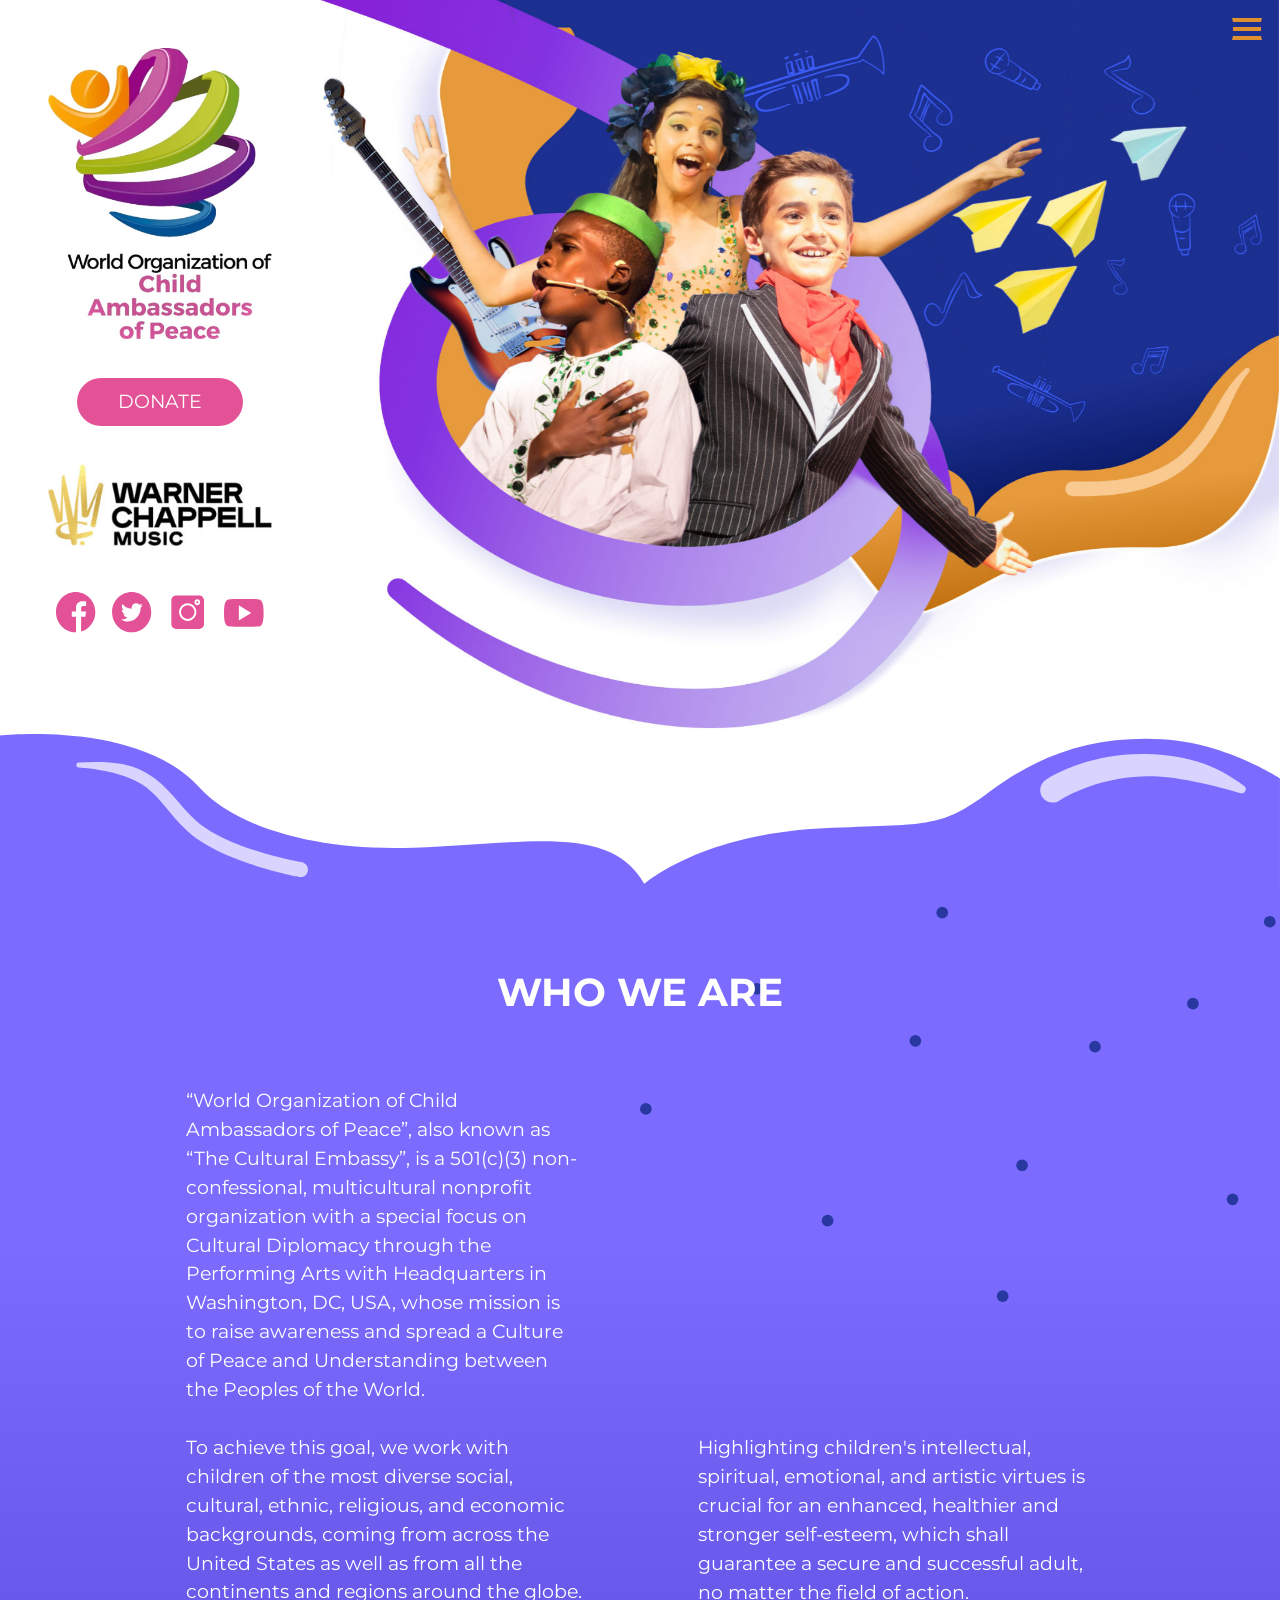
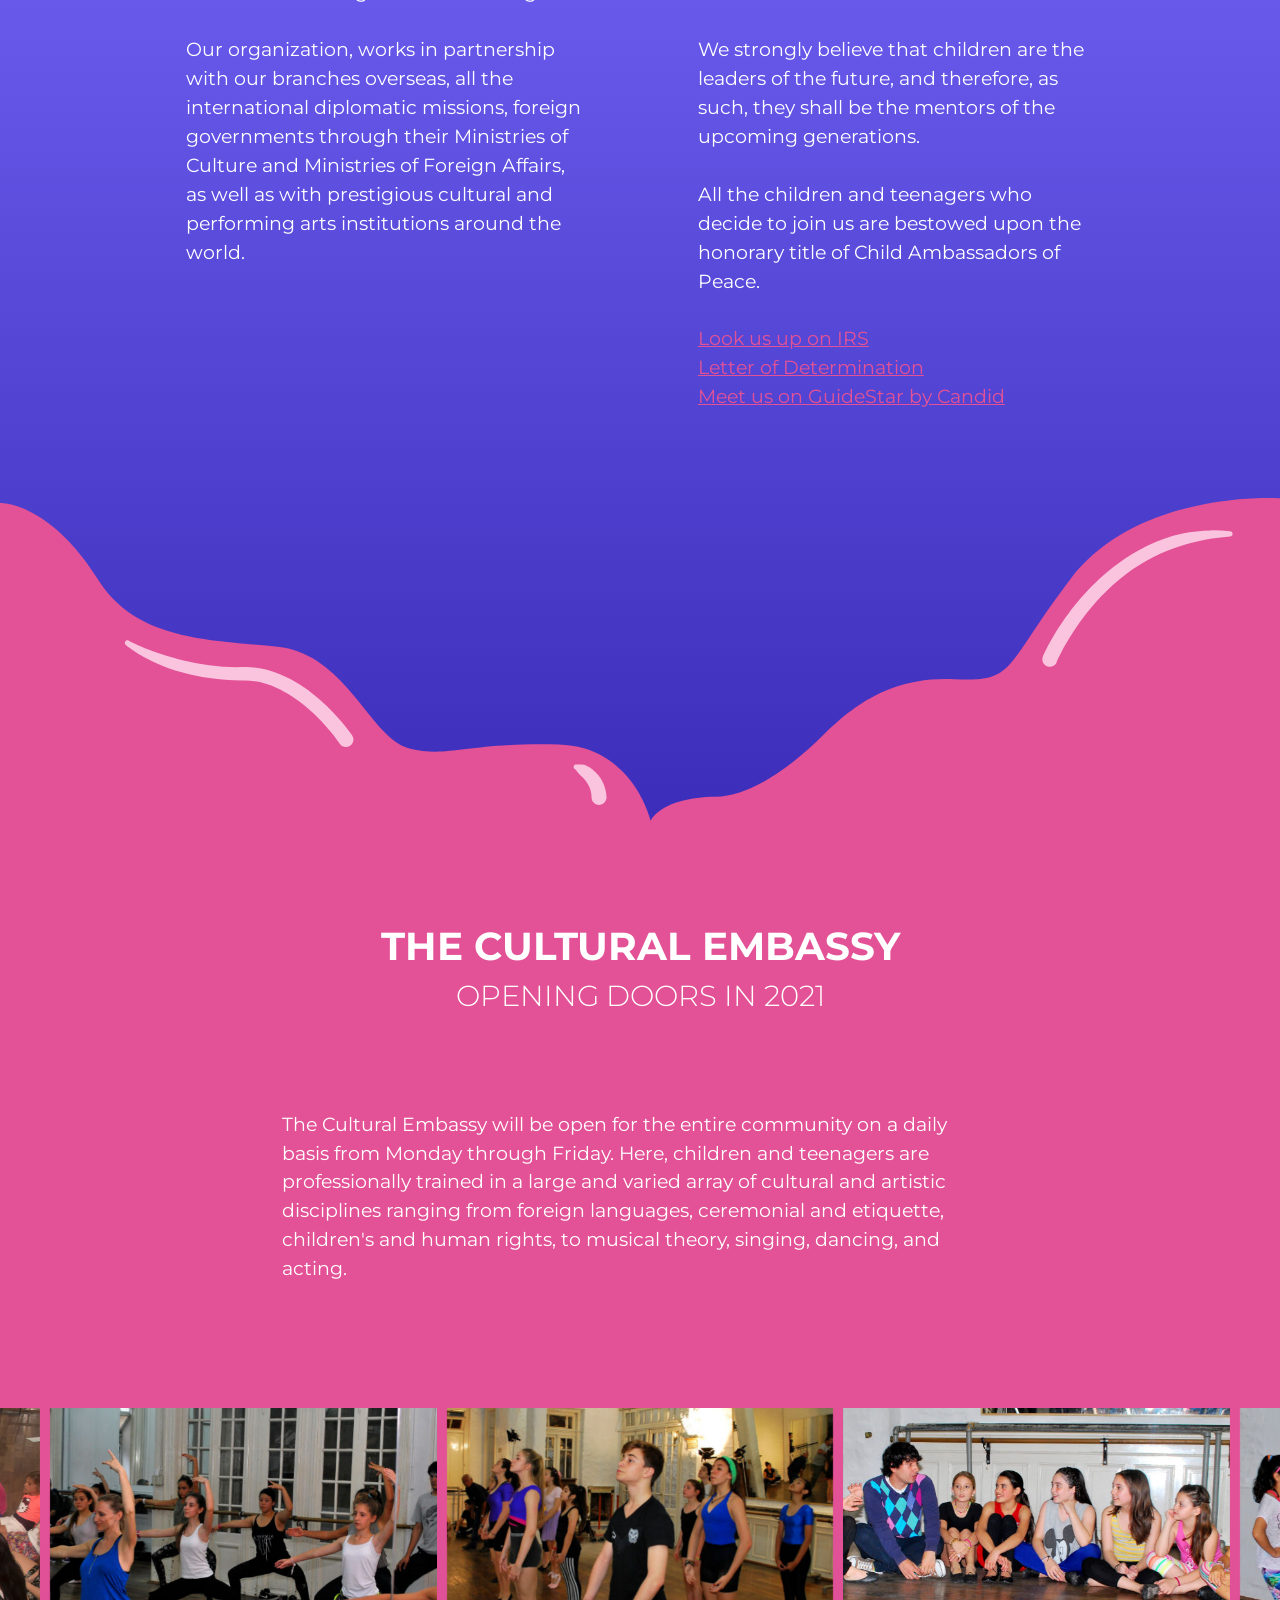
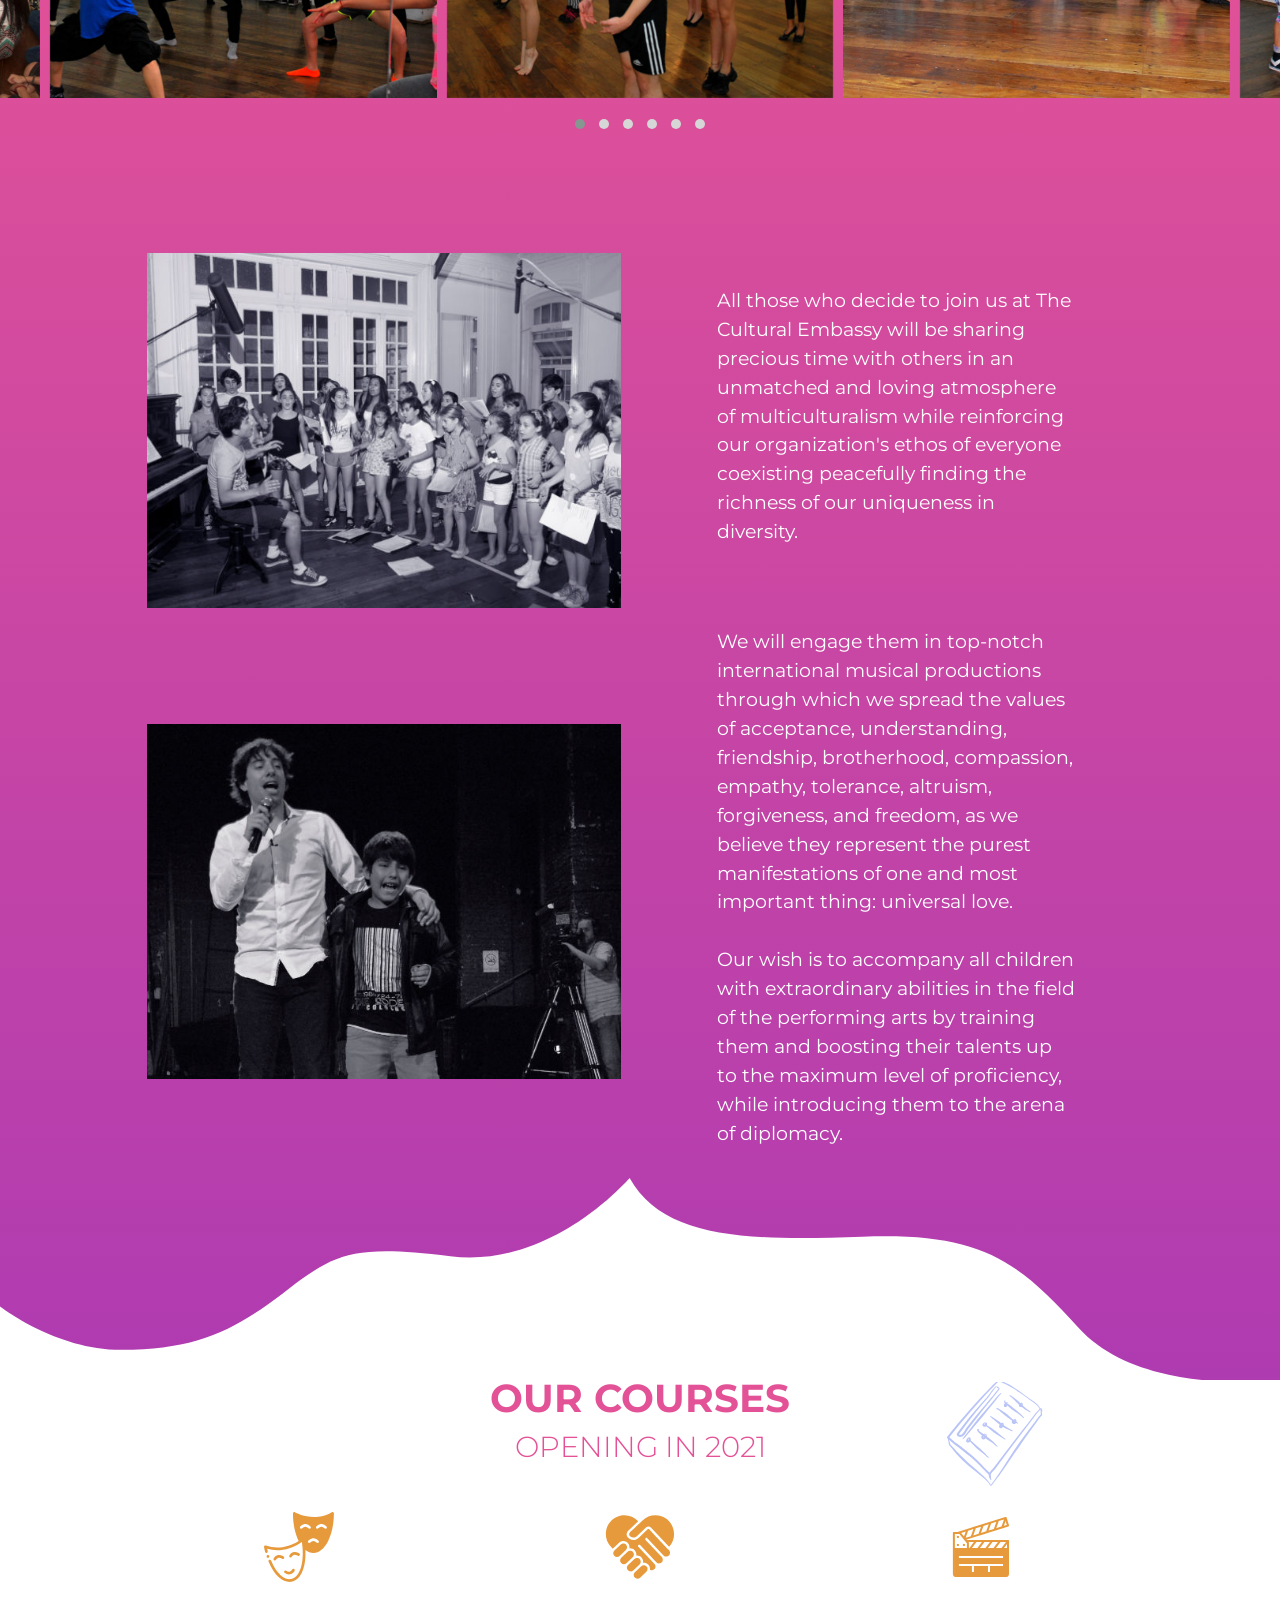
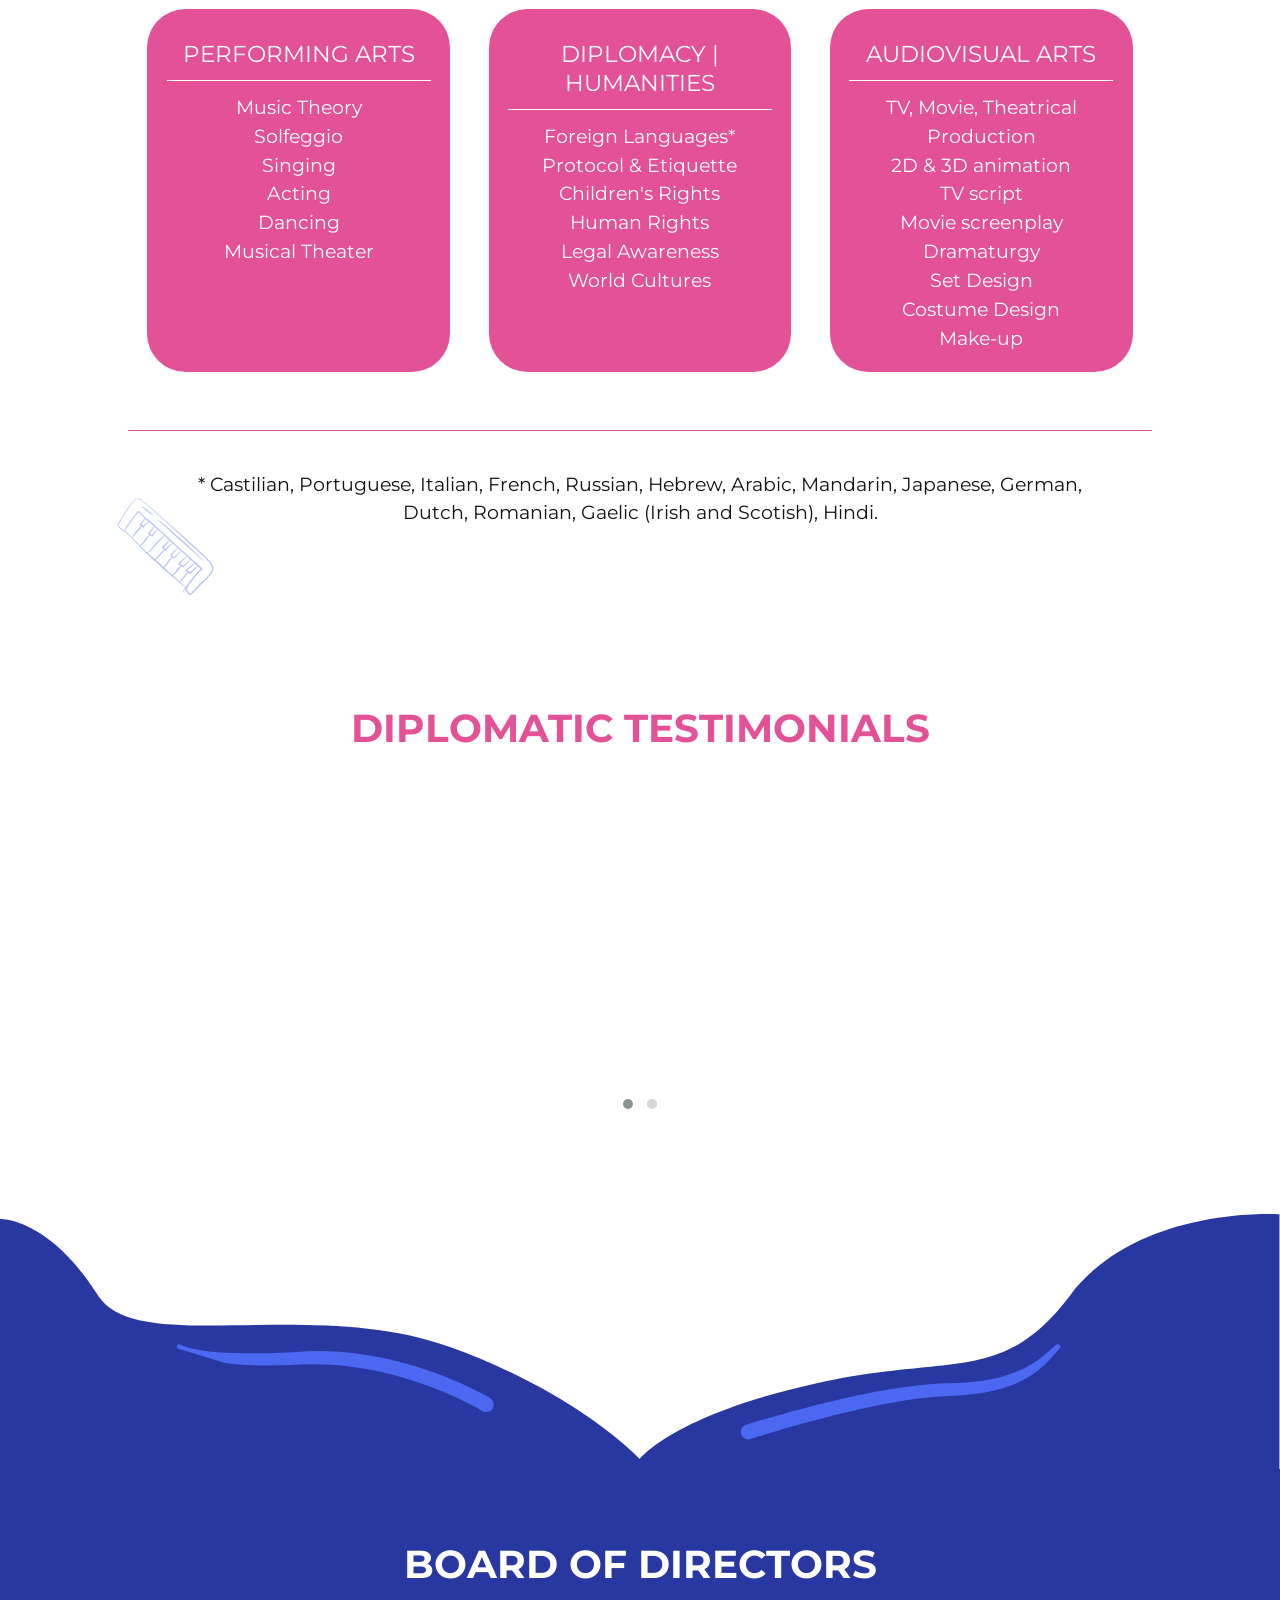
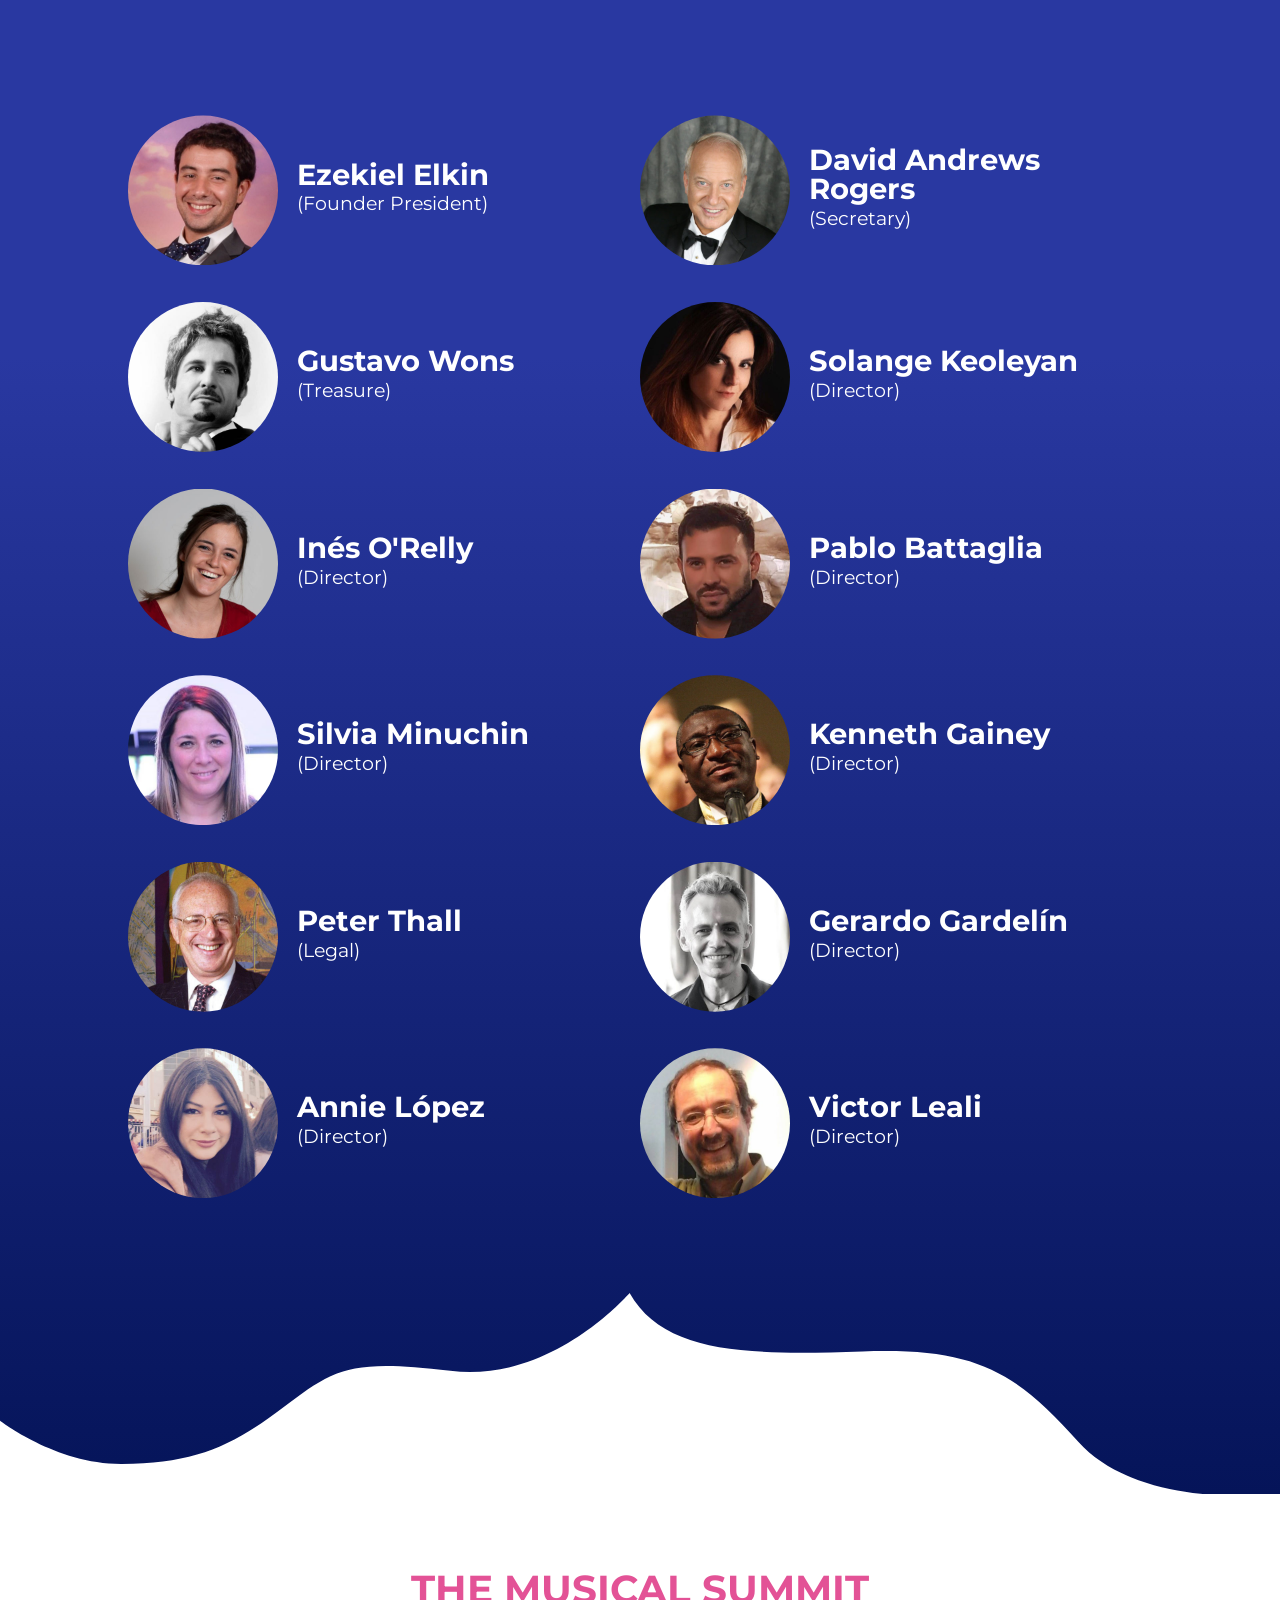
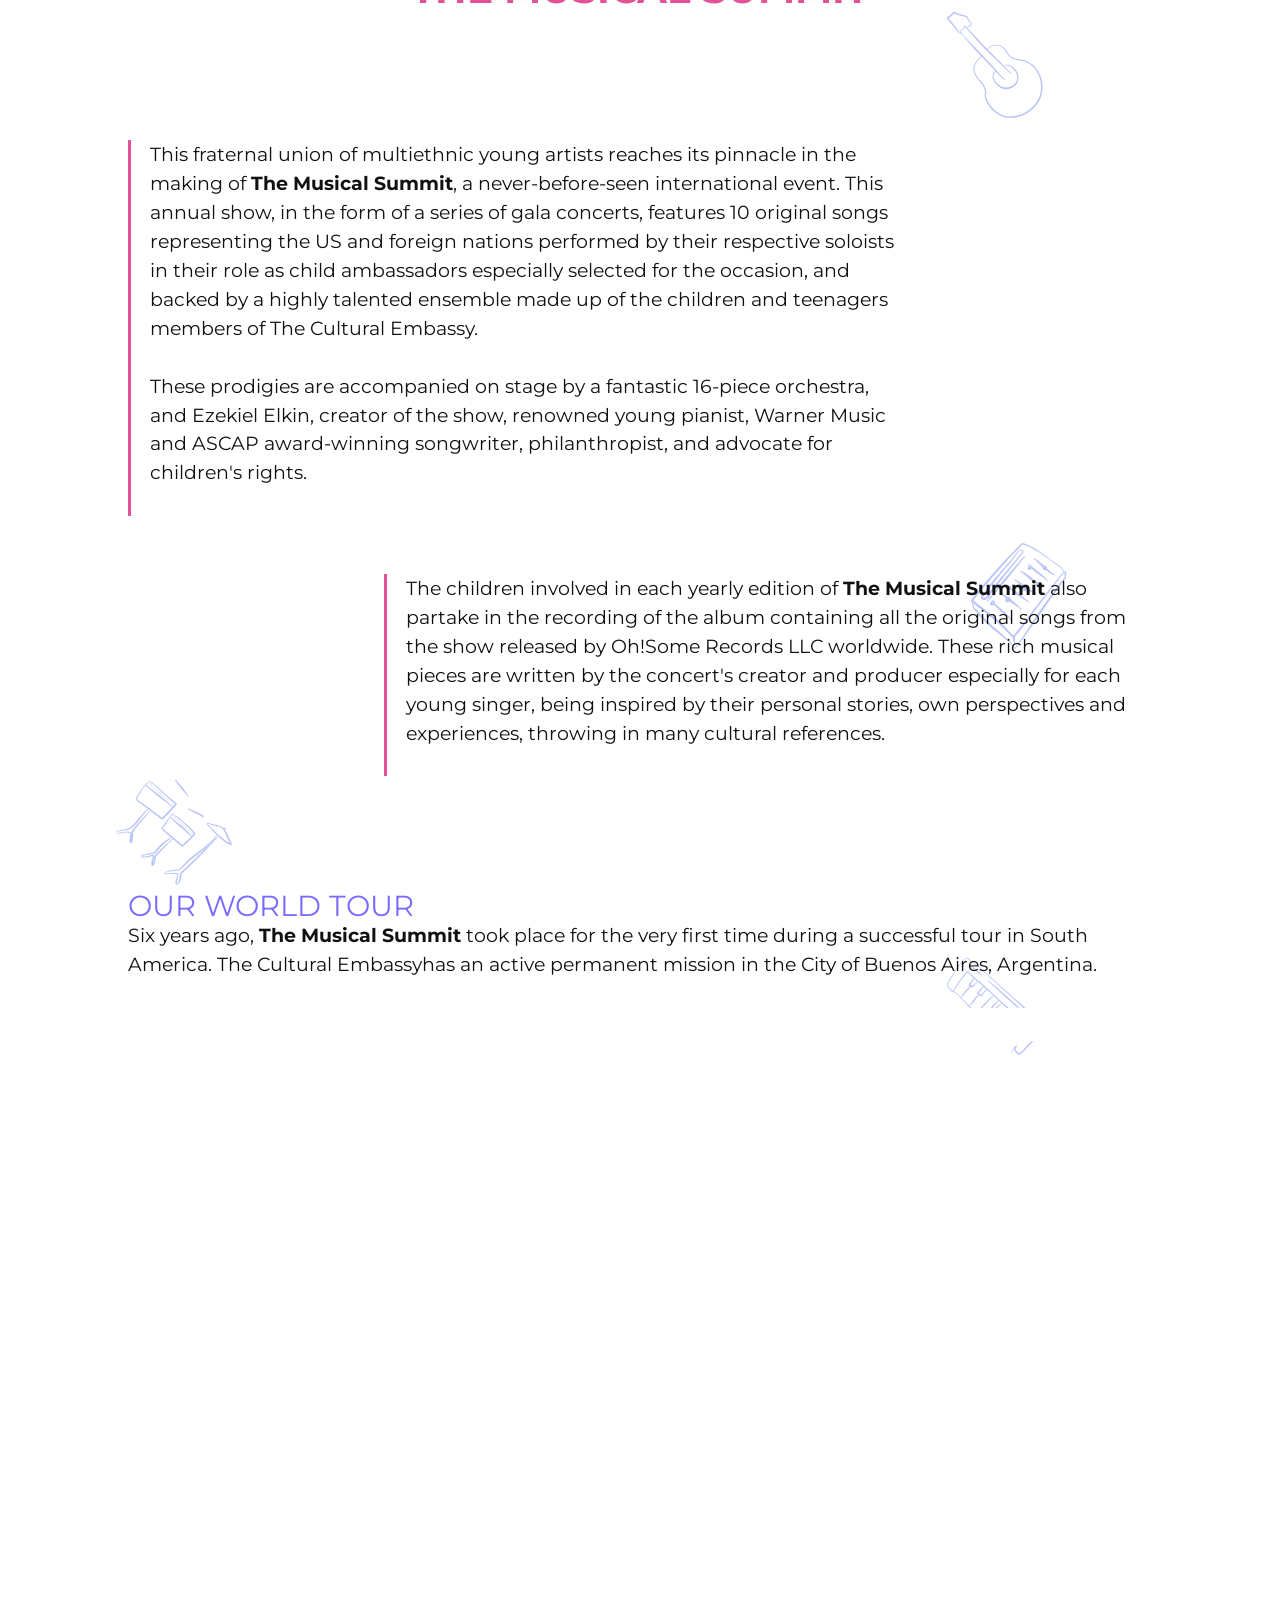
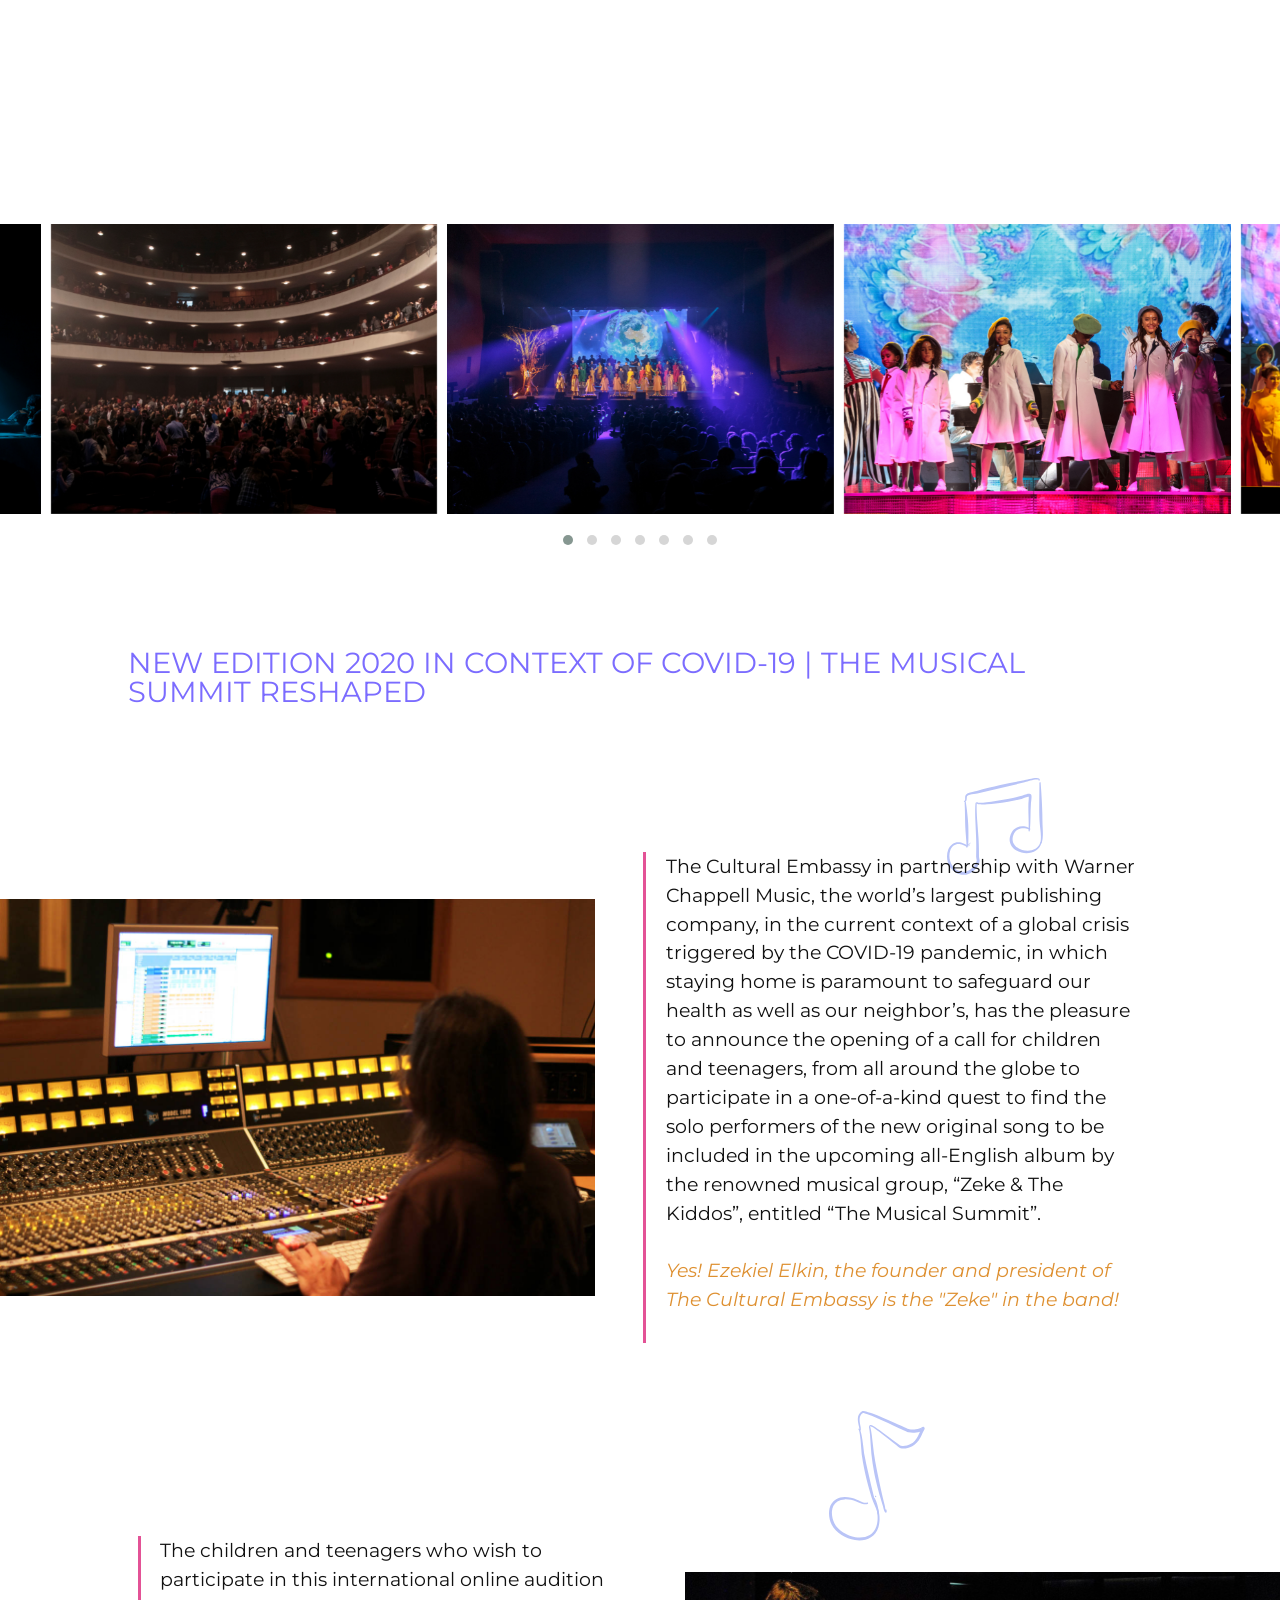
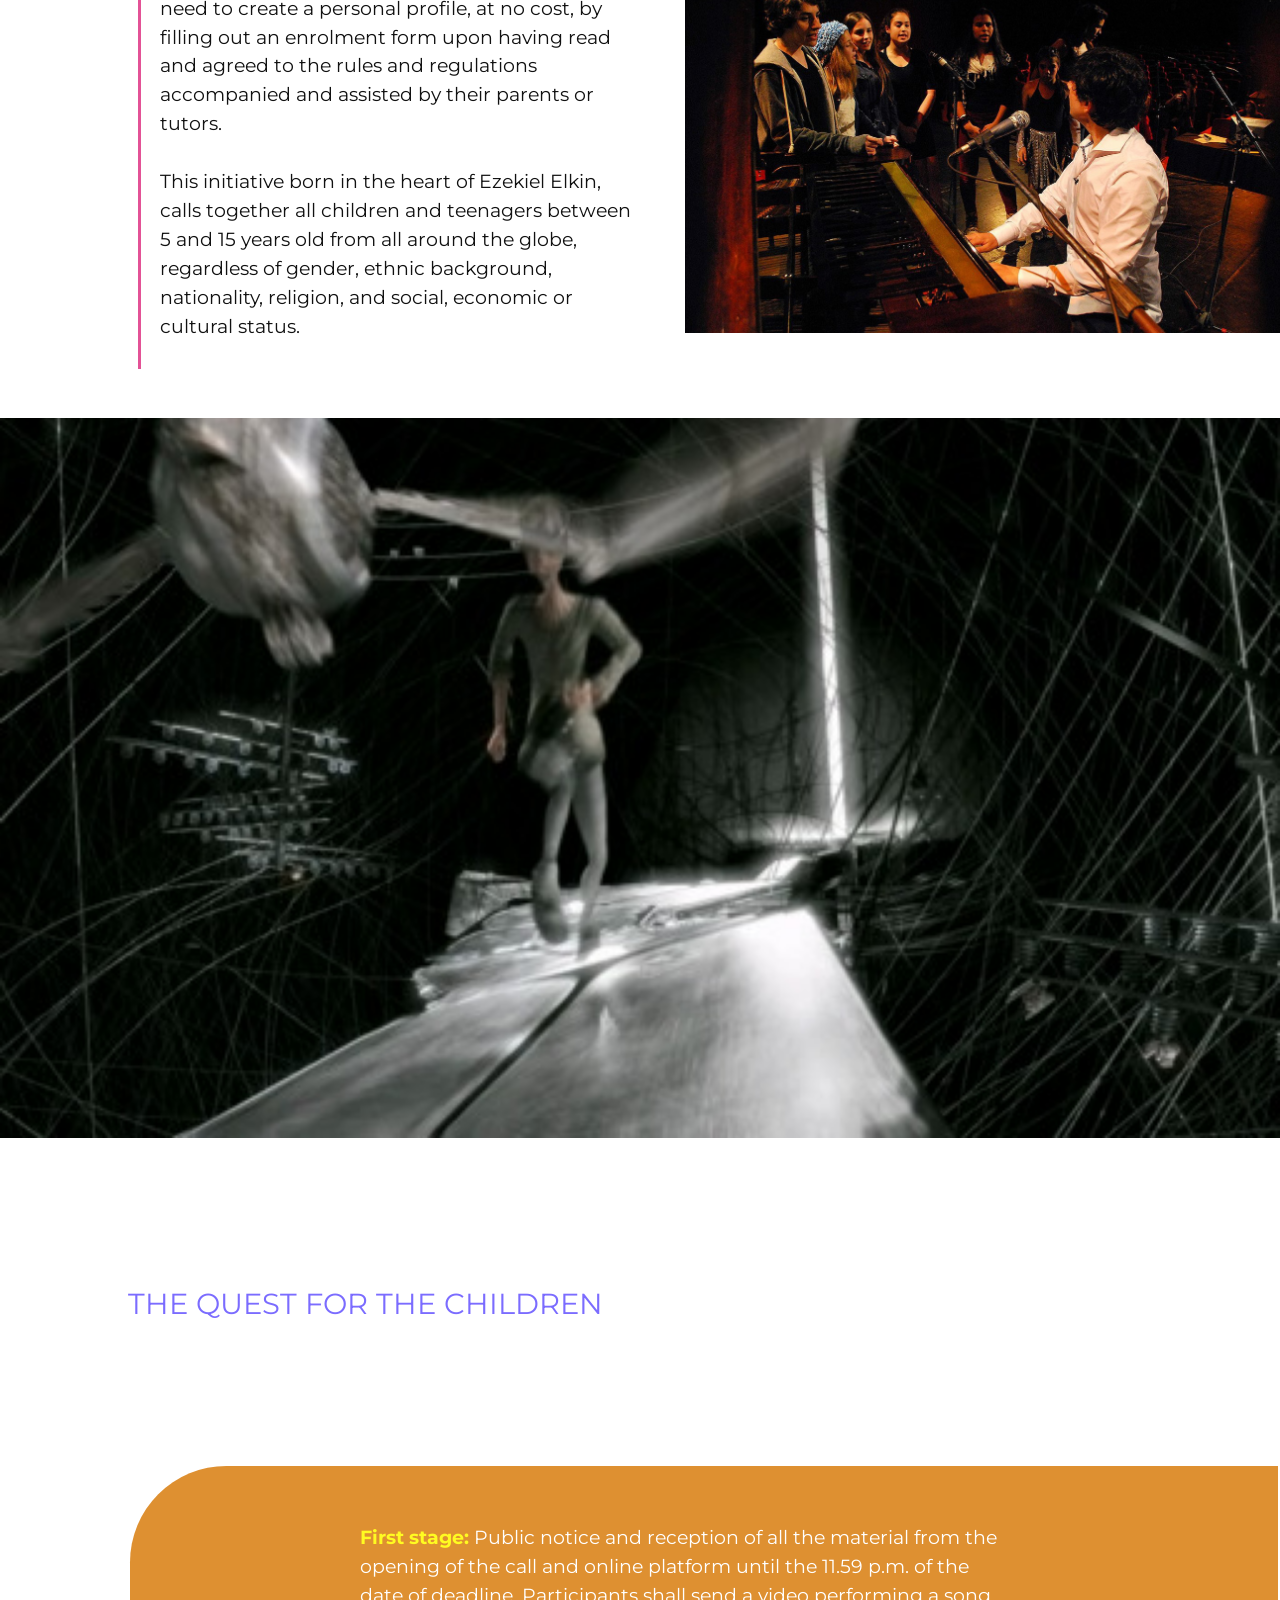
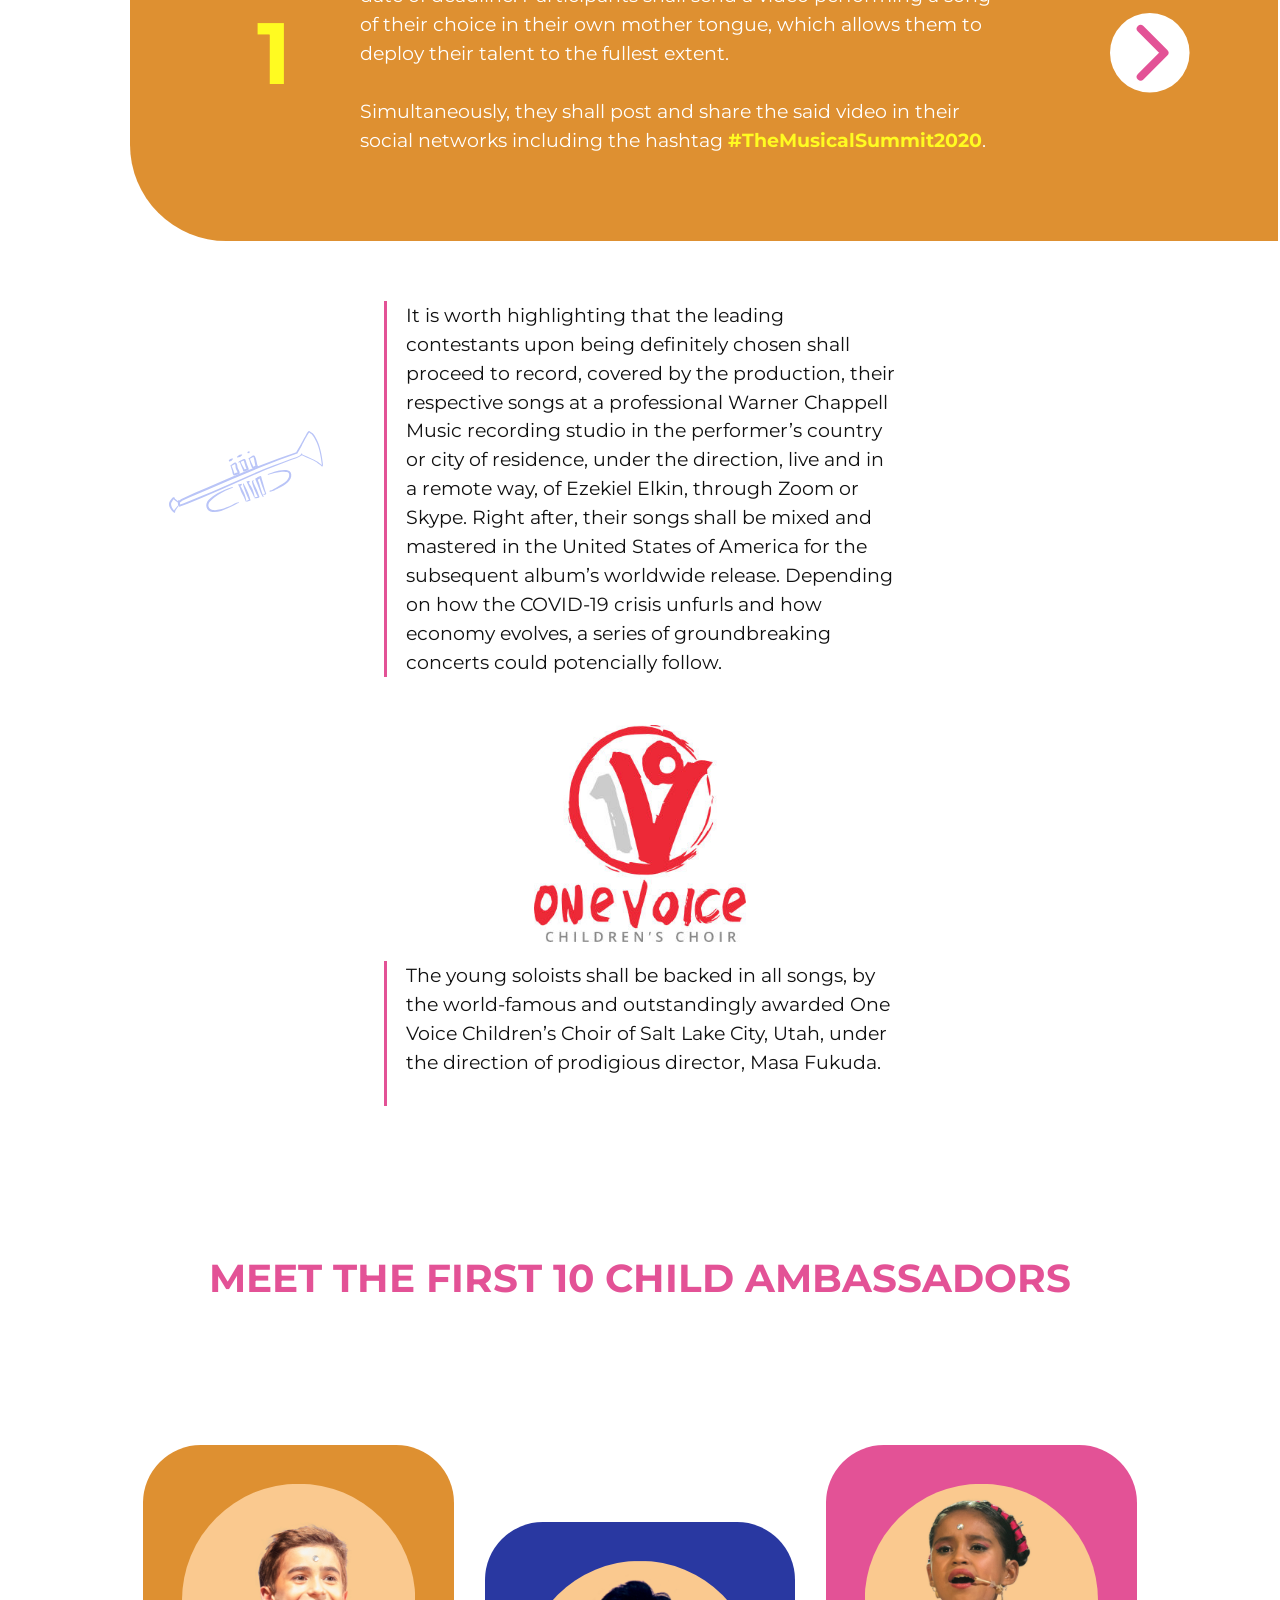
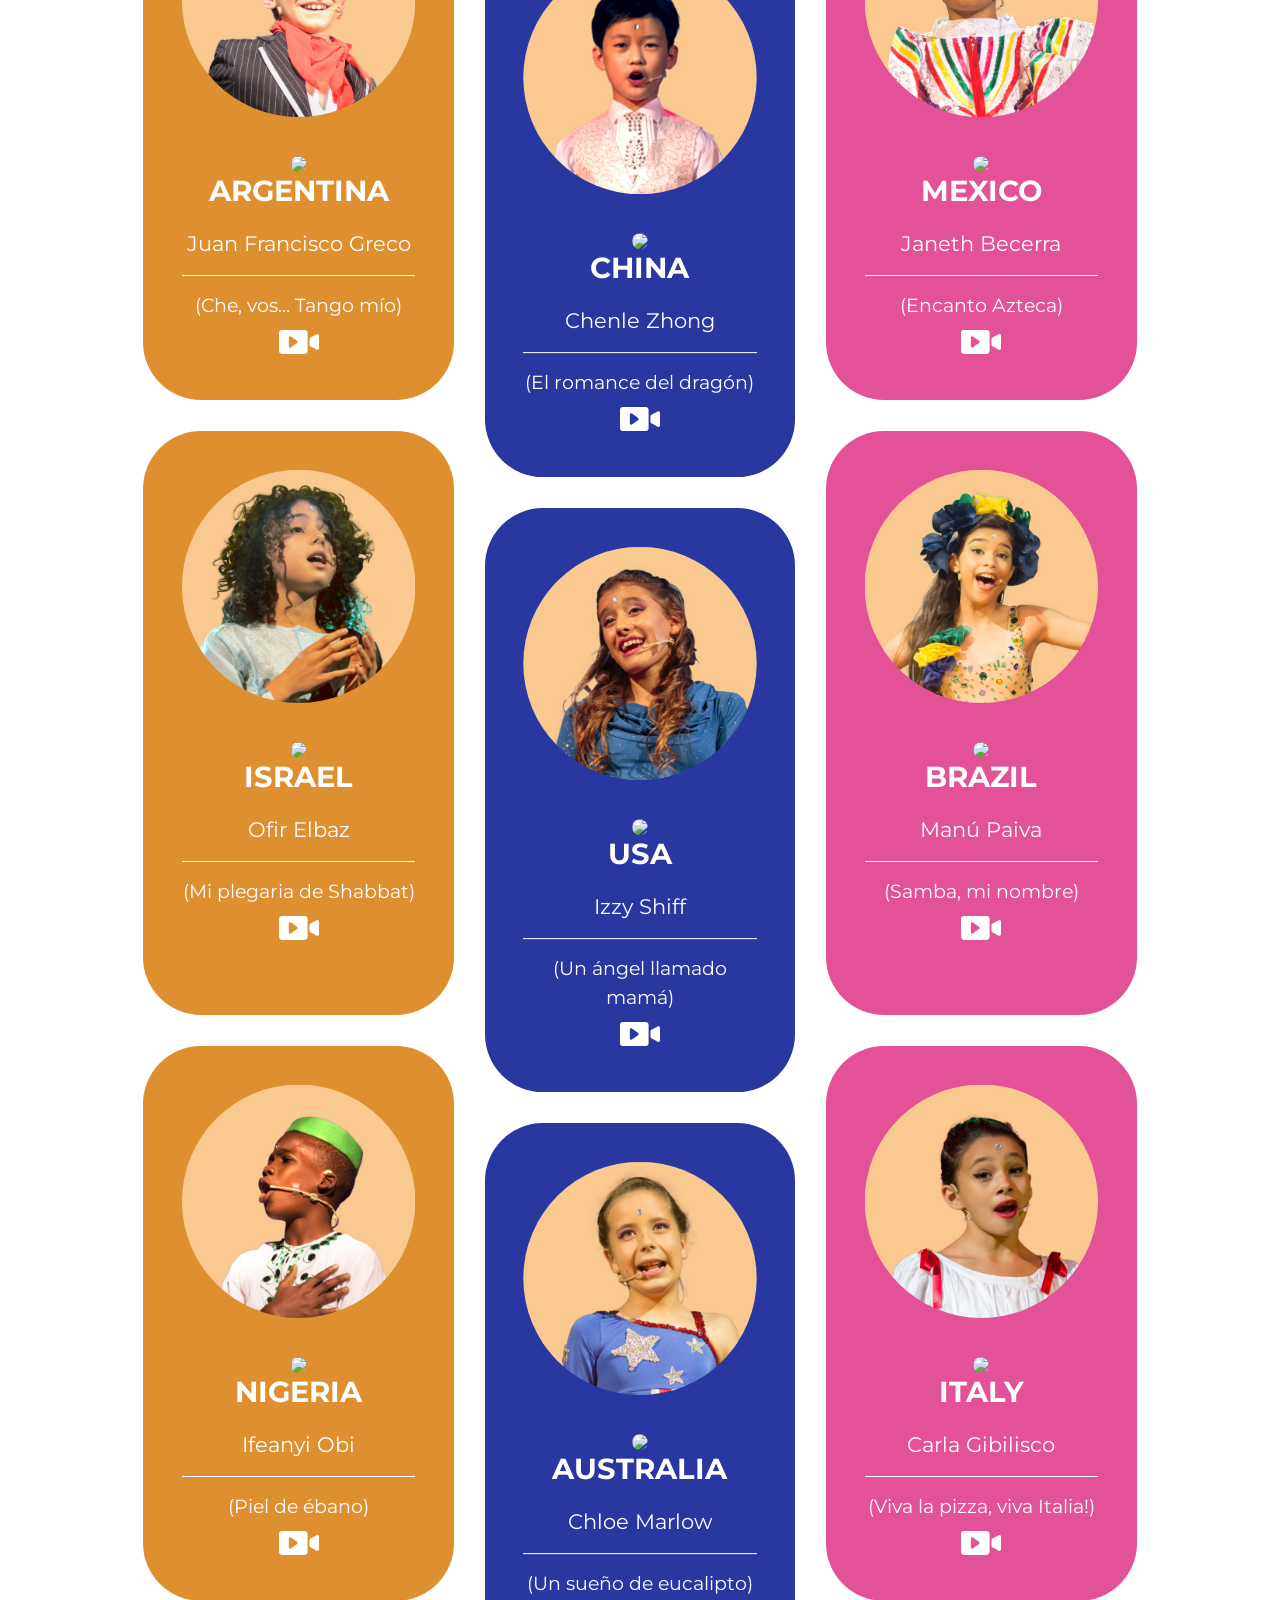
==== commit 407fbce2: "ya con efectos de scroll" ====
--- a/index.html
+++ b/index.html
@@ -3,8 +3,11 @@
   <head>
     <meta charset="UTF-8" />
     <meta name="viewport" content="width=device-width, initial-scale=1.0" />
+    <!-- <link rel="REL-FAV" href="/favicon.ico" type="image/vnd.microsoft.icon" sizes="16x16"> -->
+    <link rel="icon" href="favicon-32x32.png" sizes="32x32" type="image/png">
     <title>The cultural embassy</title>
     <!--------->
+  
     <link
     rel="stylesheet"
     href="https://cdnjs.cloudflare.com/ajax/libs/animate.css/4.0.0/animate.min.css"
@@ -202,14 +205,27 @@
         </p>
       </div>
       <div class="slider owl-carousel owl-theme">
-        <img src="https://via.placeholder.com/1200x1000" alt="" />
-        <img src="https://via.placeholder.com/1200x1000" alt="" />
-        <img src="https://via.placeholder.com/1200x1000" alt="" />
-        <img src="https://via.placeholder.com/1200x1000" alt="" />
-        <img src="https://via.placeholder.com/1200x1000" alt="" />
+        <img class="lazyload" src="img/hold.jpg" data-src="img/GaleriaCultural/gc2.jpg" alt="The cultural embassy" />
+        <img class="lazyload" src="img/hold.jpg" data-src="img/GaleriaCultural/gc3.jpg" alt="The cultural embassy" />
+        <img class="lazyload" src="img/hold.jpg" data-src="img/GaleriaCultural/gc4.jpg" alt="The cultural embassy" />
+        <img class="lazyload" src="img/hold.jpg" data-src="img/GaleriaCultural/gc5.jpg" alt="The cultural embassy" />
+        <img class="lazyload" src="img/hold.jpg" data-src="img/GaleriaCultural/gc6.jpg" alt="The cultural embassy" />
+        <img class="lazyload" src="img/hold.jpg" data-src="img/GaleriaCultural/gc7.jpg" alt="The cultural embassy" />
+        <img class="lazyload" src="img/hold.jpg" data-src="img/GaleriaCultural/gc8.jpg" alt="The cultural embassy" />
+        <img class="lazyload" src="img/hold.jpg" data-src="img/GaleriaCultural/gc9.jpg" alt="The cultural embassy" />
+        <img class="lazyload" src="img/hold.jpg" data-src="img/GaleriaCultural/gc10.jpg" alt="The cultural embassy" />
+        <img class="lazyload" src="img/hold.jpg" data-src="img/GaleriaCultural/gc11.jpg" alt="The cultural embassy" />
+        <img class="lazyload" src="img/hold.jpg" data-src="img/GaleriaCultural/gc12.jpg" alt="The cultural embassy" />
+        <img class="lazyload" src="img/hold.jpg" data-src="img/GaleriaCultural/gc13.jpg" alt="The cultural embassy" />
+        <img class="lazyload" src="img/hold.jpg" data-src="img/GaleriaCultural/gc14.jpg" alt="The cultural embassy" />
+        <img class="lazyload" src="img/hold.jpg" data-src="img/GaleriaCultural/gc15.jpg" alt="The cultural embassy" />
+        <img class="lazyload" src="img/hold.jpg" data-src="img/GaleriaCultural/gc16.jpg" alt="The cultural embassy" />
+        <img class="lazyload" src="img/hold.jpg" data-src="img/GaleriaCultural/gc17.jpg" alt="The cultural embassy" />    
+        <img class="lazyload" src="img/hold.jpg" data-src="img/GaleriaCultural/gc19.jpg" alt="The cultural embassy" />
+      
       </div>
       <div id="columnasE" class="bandeja">
-        <img src="https://via.placeholder.com/1200x1000" alt="" />
+        <img class="lazyload" src="img/hold.jpg" data-src="img/GaleriaCultural/gc18.jpg" alt="The cultural embassy" />
         <p>
           All those who decide to join us at The Cultural Embassy will be
           sharing precious time with others in an unmatched and loving
@@ -217,7 +233,7 @@
           ethos of everyone coexisting peacefully finding the richness of our
           uniqueness in diversity.
         </p>
-        <img src="https://via.placeholder.com/1200x1000" alt="" />
+        <img class="lazyload" src="img/hold.jpg" data-src="img/GaleriaCultural/gc1.jpg" alt="The cultural embassy" />
         <p>
           We will engage them in top-notch international musical productions
           through which we spread the values of acceptance, understanding,
@@ -460,7 +476,7 @@
 
           <p>
             The children involved in each yearly edition of
-<b>TheMusical Summit</b> also partake in the recording of the album
+<b>The Musical Summit</b> also partake in the recording of the album
 containing all the original songs from the show released
 by Oh!Some Records LLC worldwide. These rich musical
 pieces are written by the concert's creator and producer
@@ -481,13 +497,30 @@
       </div>
 
       <div class="slider owl-carousel owl-theme">
-        <img class="lazyload" src="https://via.placeholder.com/1200x1000" data-src="img/GaleriaSummit/1.jpg" alt="" />
-        <img class="lazyload" src="https://via.placeholder.com/1200x1000" data-src="img/GaleriaSummit/2.jpg" alt="" />
-        <img class="lazyload" src="https://via.placeholder.com/1200x1000" data-src="img/GaleriaSummit/3.jpg" alt="" />
-        <img class="lazyload" src="https://via.placeholder.com/1200x1000" data-src="img/GaleriaSummit/4.jpg" alt="" />
-        <img class="lazyload" src="https://via.placeholder.com/1200x1000" data-src="img/GaleriaSummit/5.jpg" alt="" />
-        <img class="lazyload" src="https://via.placeholder.com/1200x1000" data-src="img/GaleriaSummit/6.jpg" alt="" />
-        <img class="lazyload" src="https://via.placeholder.com/1200x1000" data-src="img/GaleriaSummit/7.jpg" alt="" />
+        <img class="lazyload" src="img/hold.jpg" data-src="img/GaleriaSummit/1.jpg" alt="The Musical Summit" />
+        <img class="lazyload" src="img/hold.jpg" data-src="img/GaleriaSummit/2.jpg" alt="The Musical Summit" />
+        <img class="lazyload" src="img/hold.jpg" data-src="img/GaleriaSummit/3.jpg" alt="The Musical Summit" />
+        <img class="lazyload" src="img/hold.jpg" data-src="img/GaleriaSummit/4.jpg" alt="The Musical Summit" />
+        <img class="lazyload" src="img/hold.jpg" data-src="img/GaleriaSummit/5.jpg" alt="The Musical Summit" />
+        <img class="lazyload" src="img/hold.jpg" data-src="img/GaleriaSummit/6.jpg" alt="The Musical Summit" />
+        <img class="lazyload" src="img/hold.jpg" data-src="img/GaleriaSummit/7.jpg" alt="The Musical Summit" />
+        <img class="lazyload" src="img/hold.jpg" data-src="img/GaleriaSummit/8.jpg" alt="The Musical Summit" />
+        <img class="lazyload" src="img/hold.jpg" data-src="img/GaleriaSummit/9.jpg" alt="The Musical Summit" />
+        <img class="lazyload" src="img/hold.jpg" data-src="img/GaleriaSummit/10.jpg" alt="The Musical Summit" />
+        <img class="lazyload" src="img/hold.jpg" data-src="img/GaleriaSummit/11.jpg" alt="The Musical Summit" />
+        <img class="lazyload" src="img/hold.jpg" data-src="img/GaleriaSummit/12.jpg" alt="The Musical Summit" />
+        <img class="lazyload" src="img/hold.jpg" data-src="img/GaleriaSummit/13.jpg" alt="The Musical Summit" />
+        <img class="lazyload" src="img/hold.jpg" data-src="img/GaleriaSummit/14.jpg" alt="The Musical Summit" />
+        <img class="lazyload" src="img/hold.jpg" data-src="img/GaleriaSummit/15.jpg" alt="The Musical Summit" />
+        <img class="lazyload" src="img/hold.jpg" data-src="img/GaleriaSummit/16.jpg" alt="The Musical Summit" />
+        <img class="lazyload" src="img/hold.jpg" data-src="img/GaleriaSummit/17.jpg" alt="The Musical Summit" />
+        <img class="lazyload" src="img/hold.jpg" data-src="img/GaleriaSummit/18.jpg" alt="The Musical Summit" />
+        <img class="lazyload" src="img/hold.jpg" data-src="img/GaleriaSummit/19.jpg" alt="The Musical Summit" />
+        <img class="lazyload" src="img/hold.jpg" data-src="img/GaleriaSummit/20.jpg" alt="The Musical Summit" />
+
+
+
+
         
       </div>
 
@@ -558,6 +591,20 @@
         </div>
         <img src="img/IMG_0194.JPG" alt="" />
       </div>
+<div id="demo">
+
+ 
+    <div class="spacer s0" id="trigger"></div>
+    <div id="imagesequence">
+    <img id="myimg" src="img/sec/0.jpg"><br>
+    
+    </div>
+
+  <!-- <div id="mundo">
+    <img class="sequencer" src="img/sec/0.jpg" >
+  </div> -->
+</div>
+    
 
       <div class="e">
         <h3>THE QUEST FOR THE CHILDREN</h3>
@@ -657,14 +704,14 @@
           It is worth highlighting that the leading contestants upon being definitely chosen shall proceed to record, covered by the production, their respective songs at a professional Warner Chappell Music recording studio in the performer’s country or city of residence, under the direction, live and in a remote way, of Ezekiel Elkin, through Zoom or Skype. Right after, their songs shall be mixed and mastered in the United States of America for the subsequent album’s worldwide release. Depending on how the COVID-19 crisis unfurls and how economy evolves, a series of groundbreaking concerts could potencially follow.
         </p>
         <img class="logosExtras" src="img/oneVoiceLogo.jpg" alt="one voice">
-        <!-- <div class="lineaLatP">
+        <div class="lineaLatP">
           <p>
             The young soloists shall be backed in all songs, by the world-famous and outstandingly awarded One Voice Children’s Choir of Salt Lake City, Utah, under the direction of prodigious director, Masa Fukuda.
           </p>
-          <p>
+          <!-- <p>
             During all three selection stages, those who dare not participate as singers, and by extension their respective families, parents, siblings, cousins, grandparents, friends, are welcome to join us by creating their own account to become a virtual member –yet not less real– of the Selection Committee, whose public participation shall be in representation of the audience's diversity pertaining to the most varied and rich cultures of the world under the premise “one person, one vote”, in equal conditions with the rest of the specialized members. Even every single like given to contestants in platforms like YouTube, Facebook, and Instagram, shall be counted.
-          </p>
-        </div> -->
+          </p> -->
+        </div>
       </div>
 
     </section>
@@ -904,13 +951,13 @@
            <h3>Listen to the album from our South American tour</h3>
           <p>Available on:</p>
           
-          <a href="#" target="_blank"><img src="img/Napster-head-b_w-logo.svg" ></a>
+          <a href="https://us.napster.com/artist/zeke-and-the-kiddos/album/wunderkindz" target="_blank"><img src="img/Napster-head-b_w-logo.svg" ></a>
           <a href="https://open.spotify.com/artist/01gvXhNaQ8jnSh3MI5Q4Ne" target="_blank"><img src="img/spootify.svg" ></a>
           <a href="https://soundcloud.com/zekethekiddos" target="_blank"><img src="img/soundcloud.svg"></a>
           <a href="https://www.amazon.com/-/es/Zeke-Kiddos/dp/B073KS4L84" target="_blank"><img src="img/amazonMusic.svg" ></a>
-          <a href='#'><img alt='Get it on Google Play'src='https://play.google.com/intl/en_us/badges/static/images/badges/en_badge_web_generic.png'/></a>
-          <a href="#"><img src="img/anghami-logo-colored.png" alt="anghami"></a>
-          <a href="#" target="_blank"><img src="img/Deezer_Logo_RVB_Black.svg" ></a>
+          <a href='https://play.google.com/store/music/artist/Zeke_The_Kiddos?id=Az45soarn5xkoib4lfovifjoz5u' target="_blank"><img alt='Get it on Google Play'src='https://play.google.com/intl/en_us/badges/static/images/badges/en_badge_web_generic.png'/></a>
+          <a href="https://play.anghami.com/song/24087174?lang=fr" target="_blank"><img src="img/anghami-logo-colored.png" alt="anghami"></a>
+          <a href="https://www.deezer.com/es/album/43758081" target="_blank"><img src="img/Deezer_Logo_RVB_Black.svg" ></a>
           <a href="https://music.apple.com/us/artist/zeke-the-kiddos/1253511383" target="_blank"><img src="img/appleMusic.svg" ></a>
          
          </div>
@@ -976,12 +1023,14 @@
   
 </div>
 <img
-src="img/Wunderkindz-92.jpg"
-alt=""
+class="redo"
+src="img/Wunderkindz-92.png"
+alt="the fruit of love"
 />
 <img
-src="img/Wunderkindz-267.jpg"
-alt=""
+class="redo"
+src="img/Wunderkindz-267.png"
+alt="the frui of love"
 />
 </div>
 
@@ -1057,11 +1106,17 @@
 </footer>
 <script src="js/lax.js" ></script>
 <script src="js/lazysizes.min.js" async=""></script>
-    <script
+
+    <!-- <script
       src="https://cdnjs.cloudflare.com/ajax/libs/jquery/3.5.1/jquery.min.js"
       integrity="sha256-9/aliU8dGd2tb6OSsuzixeV4y/faTqgFtohetphbbj0="
       crossorigin="anonymous"
-    ></script>
+    ></script> -->
+    <script
+    type="text/javascript"
+    src="https://code.jquery.com/jquery-2.1.4.min.js"
+  ></script>
+
     <script
       src="https://cdnjs.cloudflare.com/ajax/libs/OwlCarousel2/2.3.4/owl.carousel.min.js"
       integrity="sha256-pTxD+DSzIwmwhOqTFN+DB+nHjO4iAsbgfyFq5K5bcE0="
@@ -1069,6 +1124,13 @@
     ></script>
 
     <script src="js/video.popup.js"></script>
+
+    <script type="text/javascript" src="js/TweenMax.min.js"></script>
+	<script type="text/javascript" src="js/ScrollMagic.js"></script>
+	<script type="text/javascript" src="js/animation.gsap.js"></script>
+  <script type="text/javascript" src="js/debug.addIndicators.js"></script>
+  
+
     <script src="js/app.js"></script>
   </body>
 </html>
--- a/css/style.css
+++ b/css/style.css
@@ -628,6 +628,7 @@
 @media (max-width: 479px) {
   #cultural #columnasE img {
     grid-column: 1/-1;
+    padding: 0 !important;
   }
 }
 
@@ -1285,7 +1286,8 @@
       grid-template-columns: repeat(2, 1fr);
 }
 
-#forma .bandeja #canciones #album #stream p, #forma .bandeja #canciones #album #stream h3 {
+#forma .bandeja #canciones #album #stream p,
+#forma .bandeja #canciones #album #stream h3 {
   grid-column: 1/-1;
   color: #de9031;
   font-weight: bold;
@@ -1998,4 +2000,25 @@
             transform: rotate(360deg);
   }
 }
+
+#demo {
+  grid-column: 1/-1;
+}
+
+#mundo {
+  grid-column: 1/-1;
+  margin-top: 5em;
+  height: 5000px;
+  z-index: 0;
+}
+
+#mundo img {
+  min-height: 100%;
+  width: auto;
+  position: fixed;
+  top: 50%;
+  left: 50%;
+  -webkit-transform: translate(-50%, -50%);
+          transform: translate(-50%, -50%);
+}
 /*# sourceMappingURL=style.css.map */
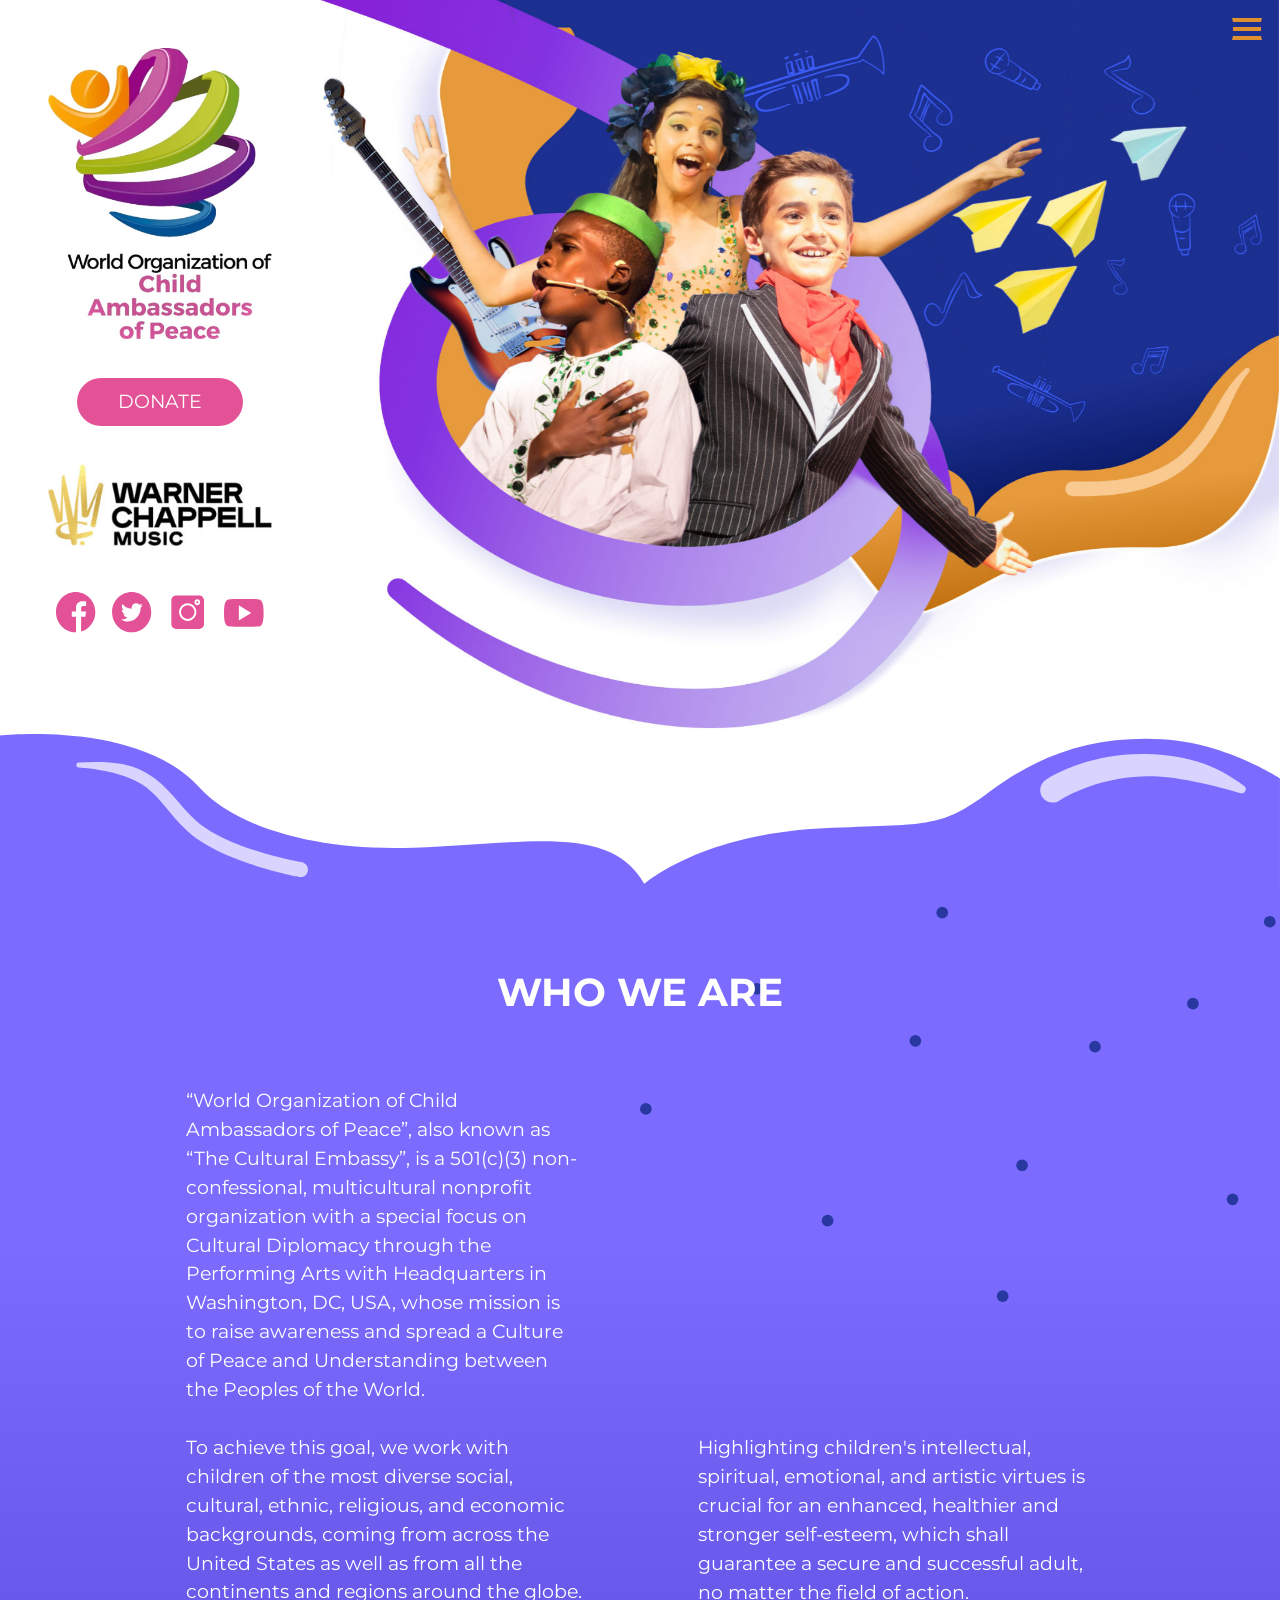
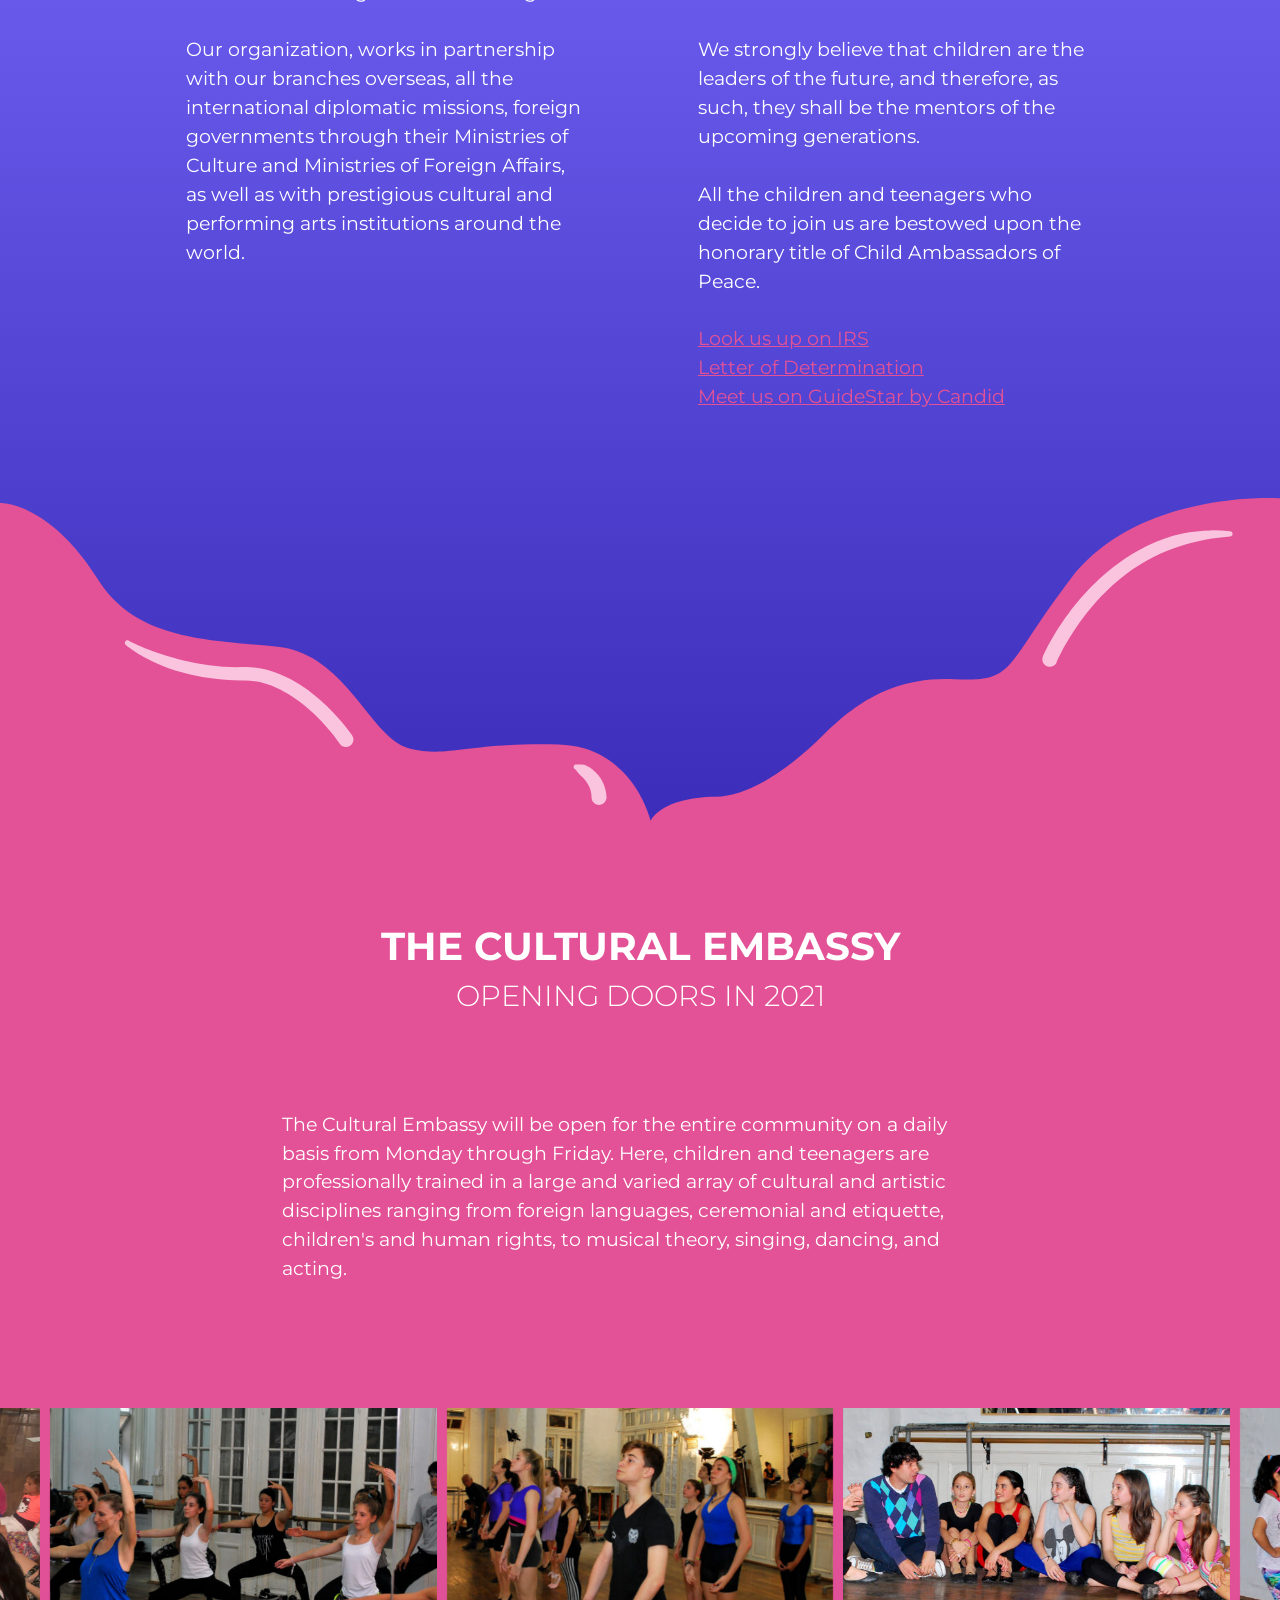
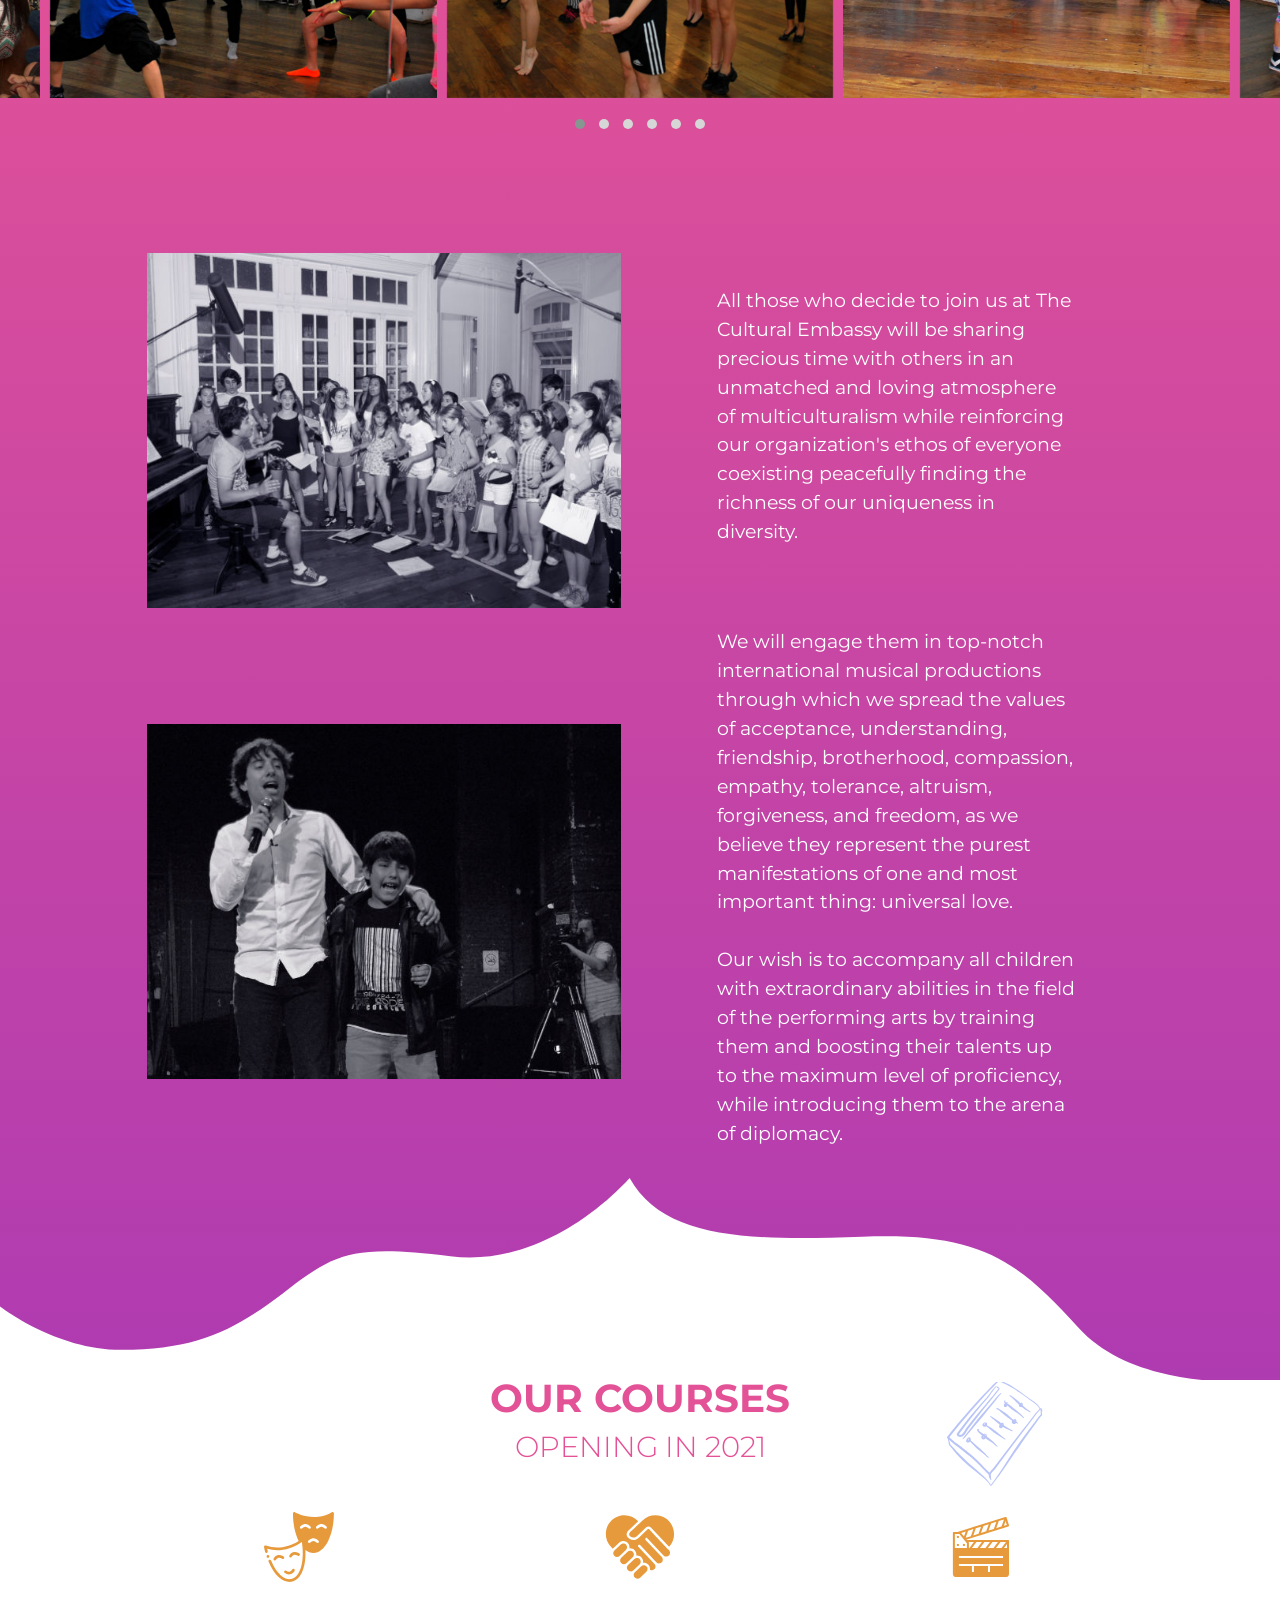
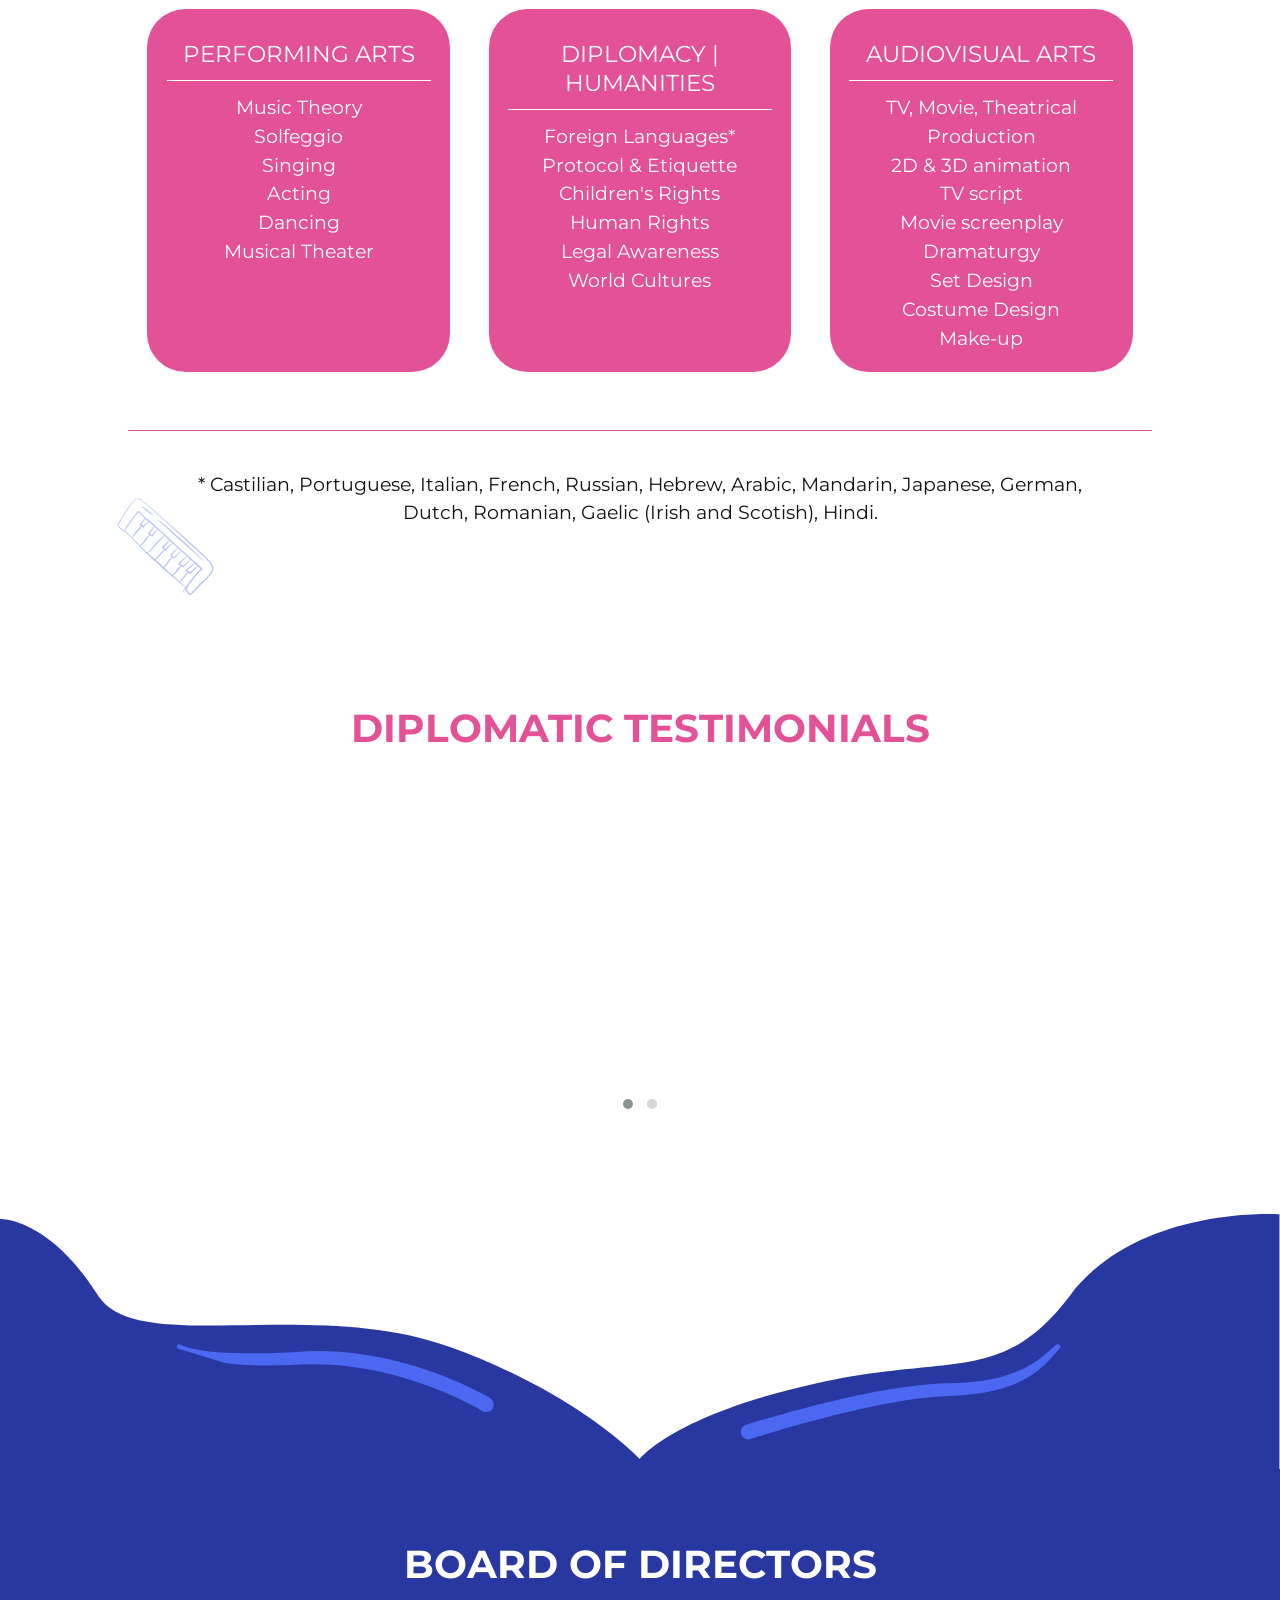
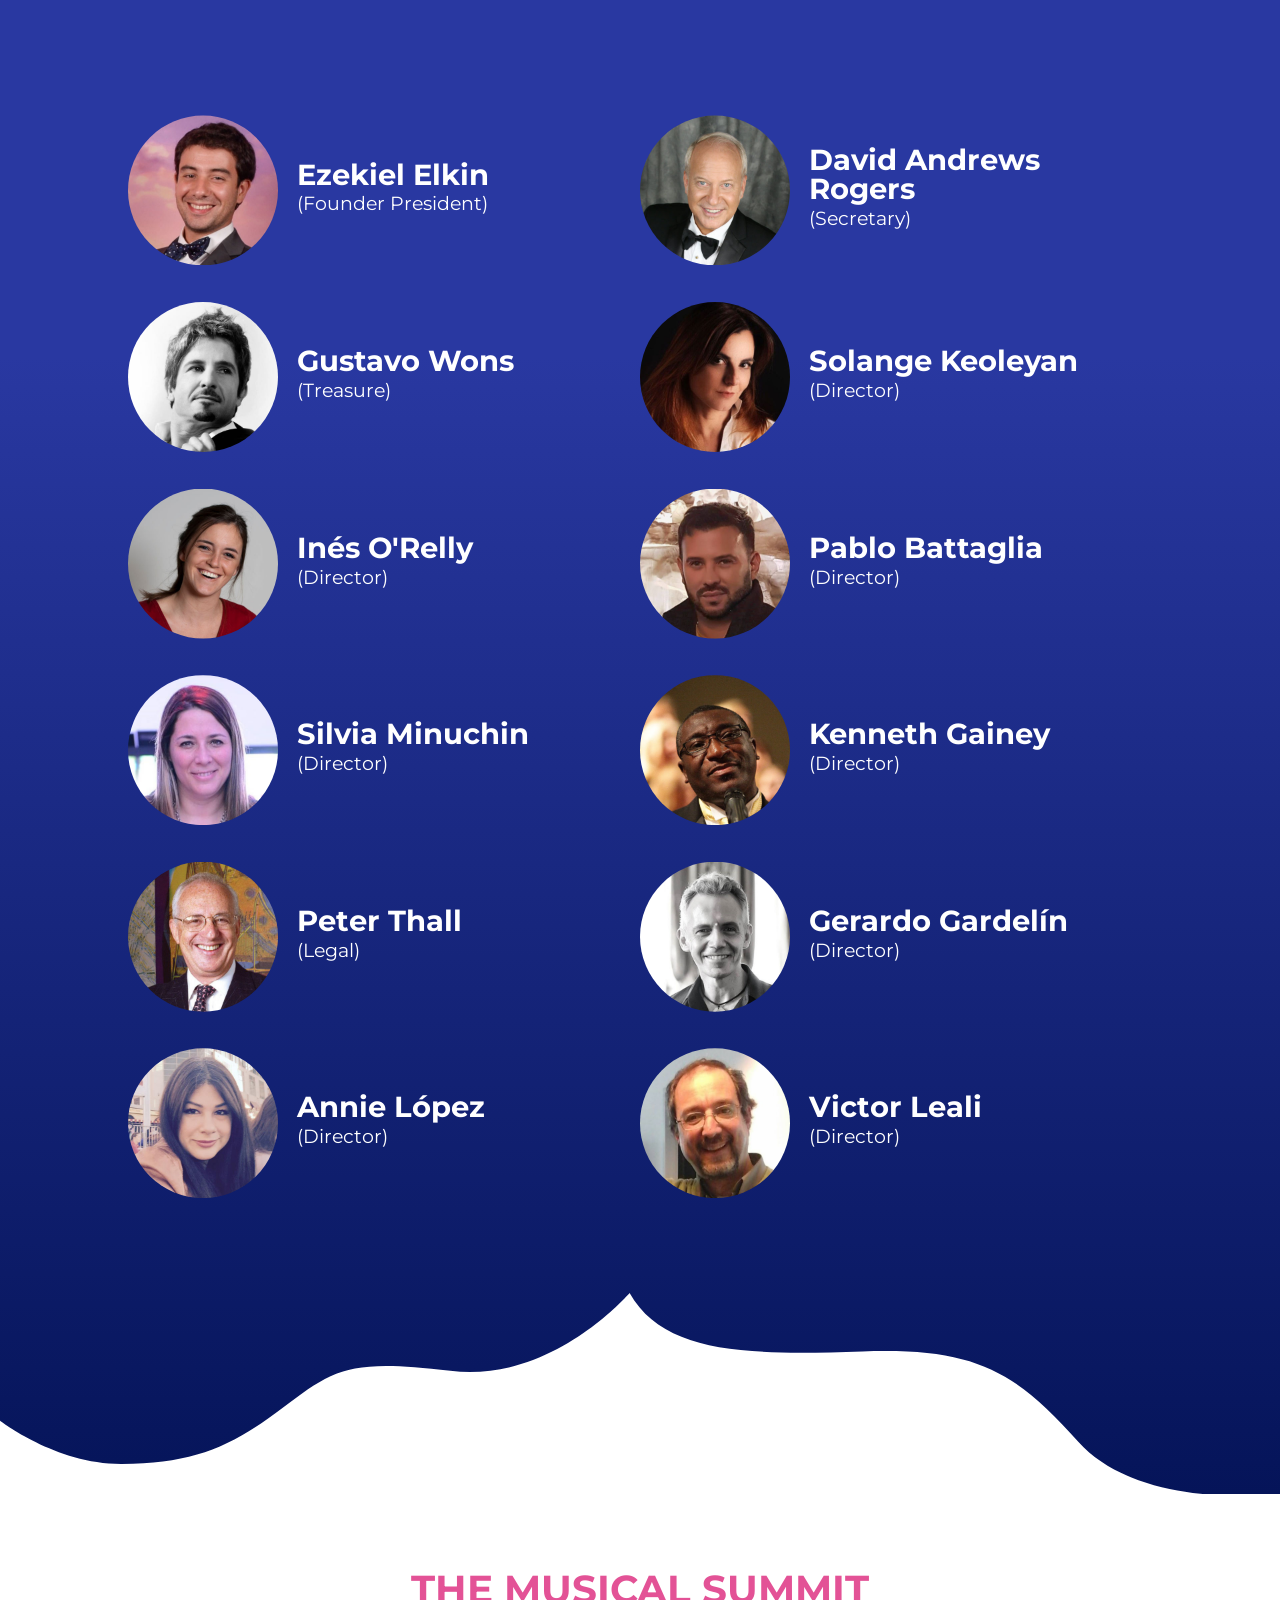
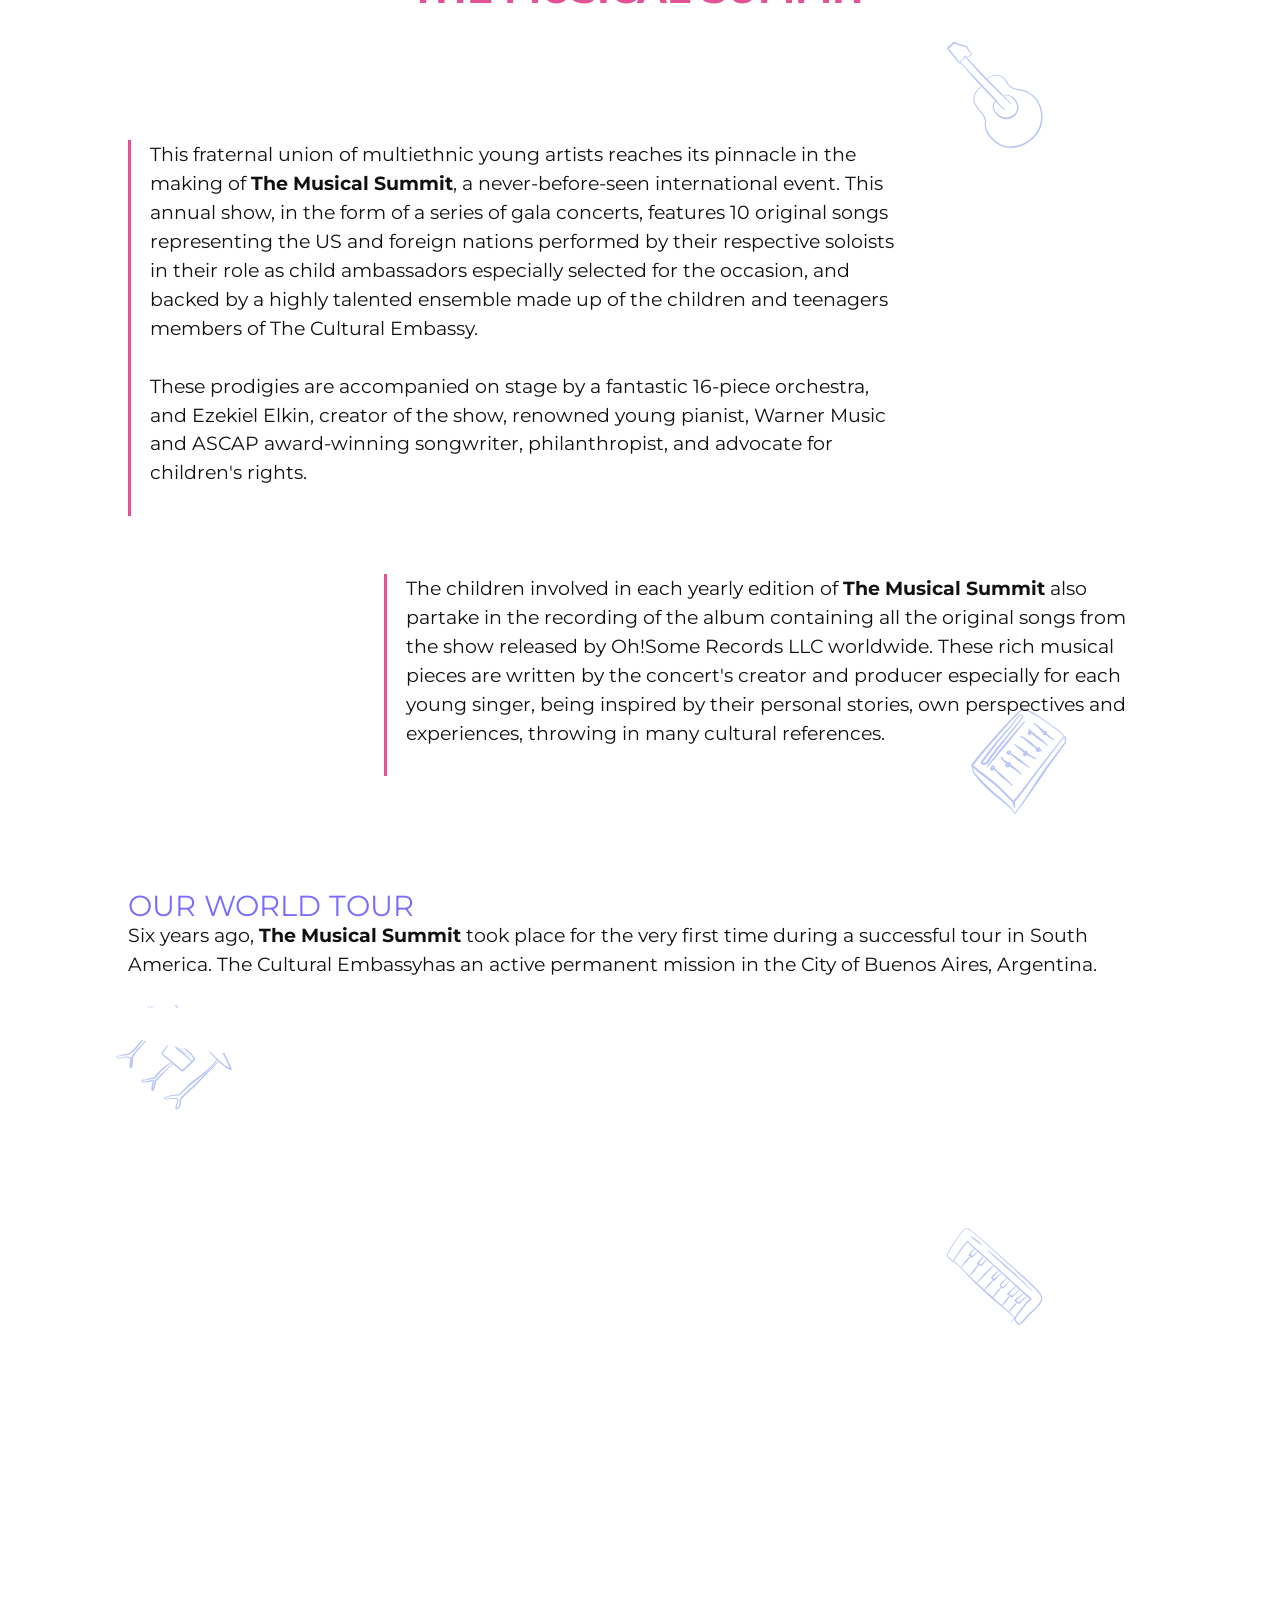
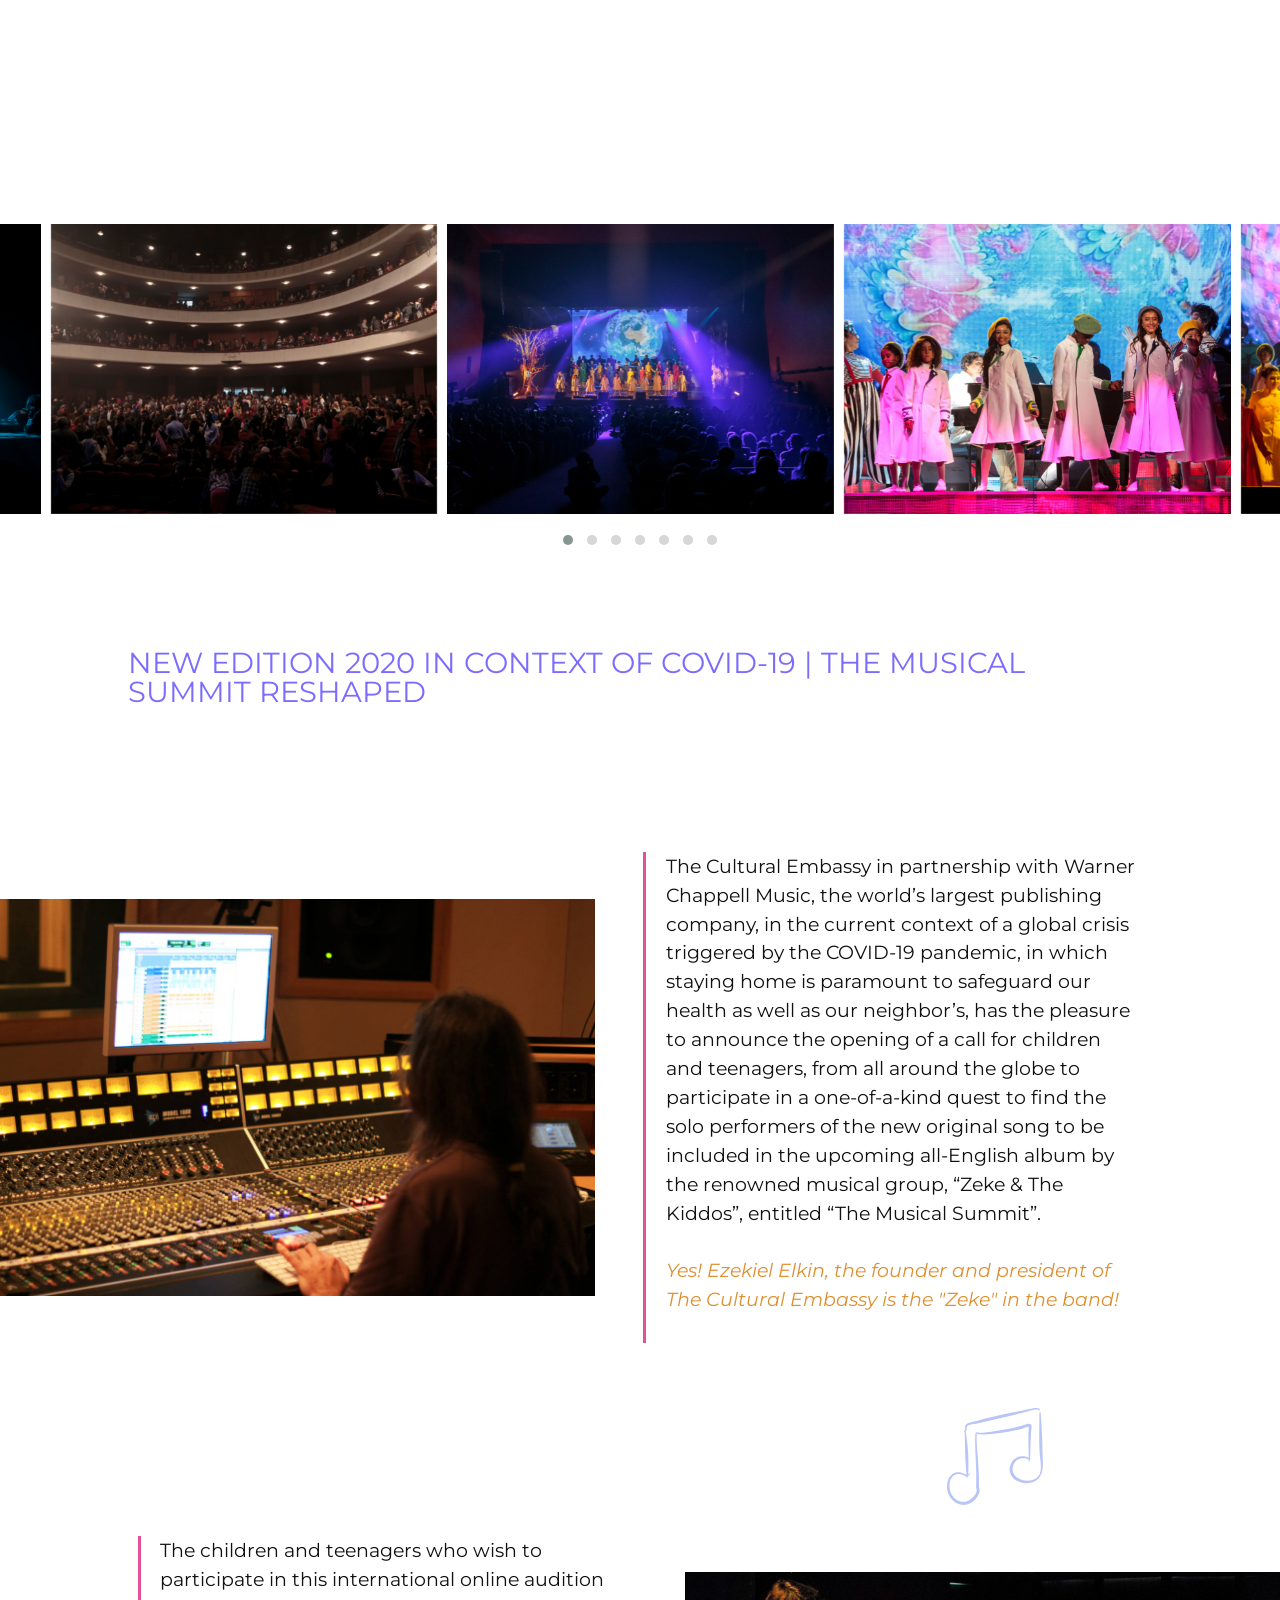
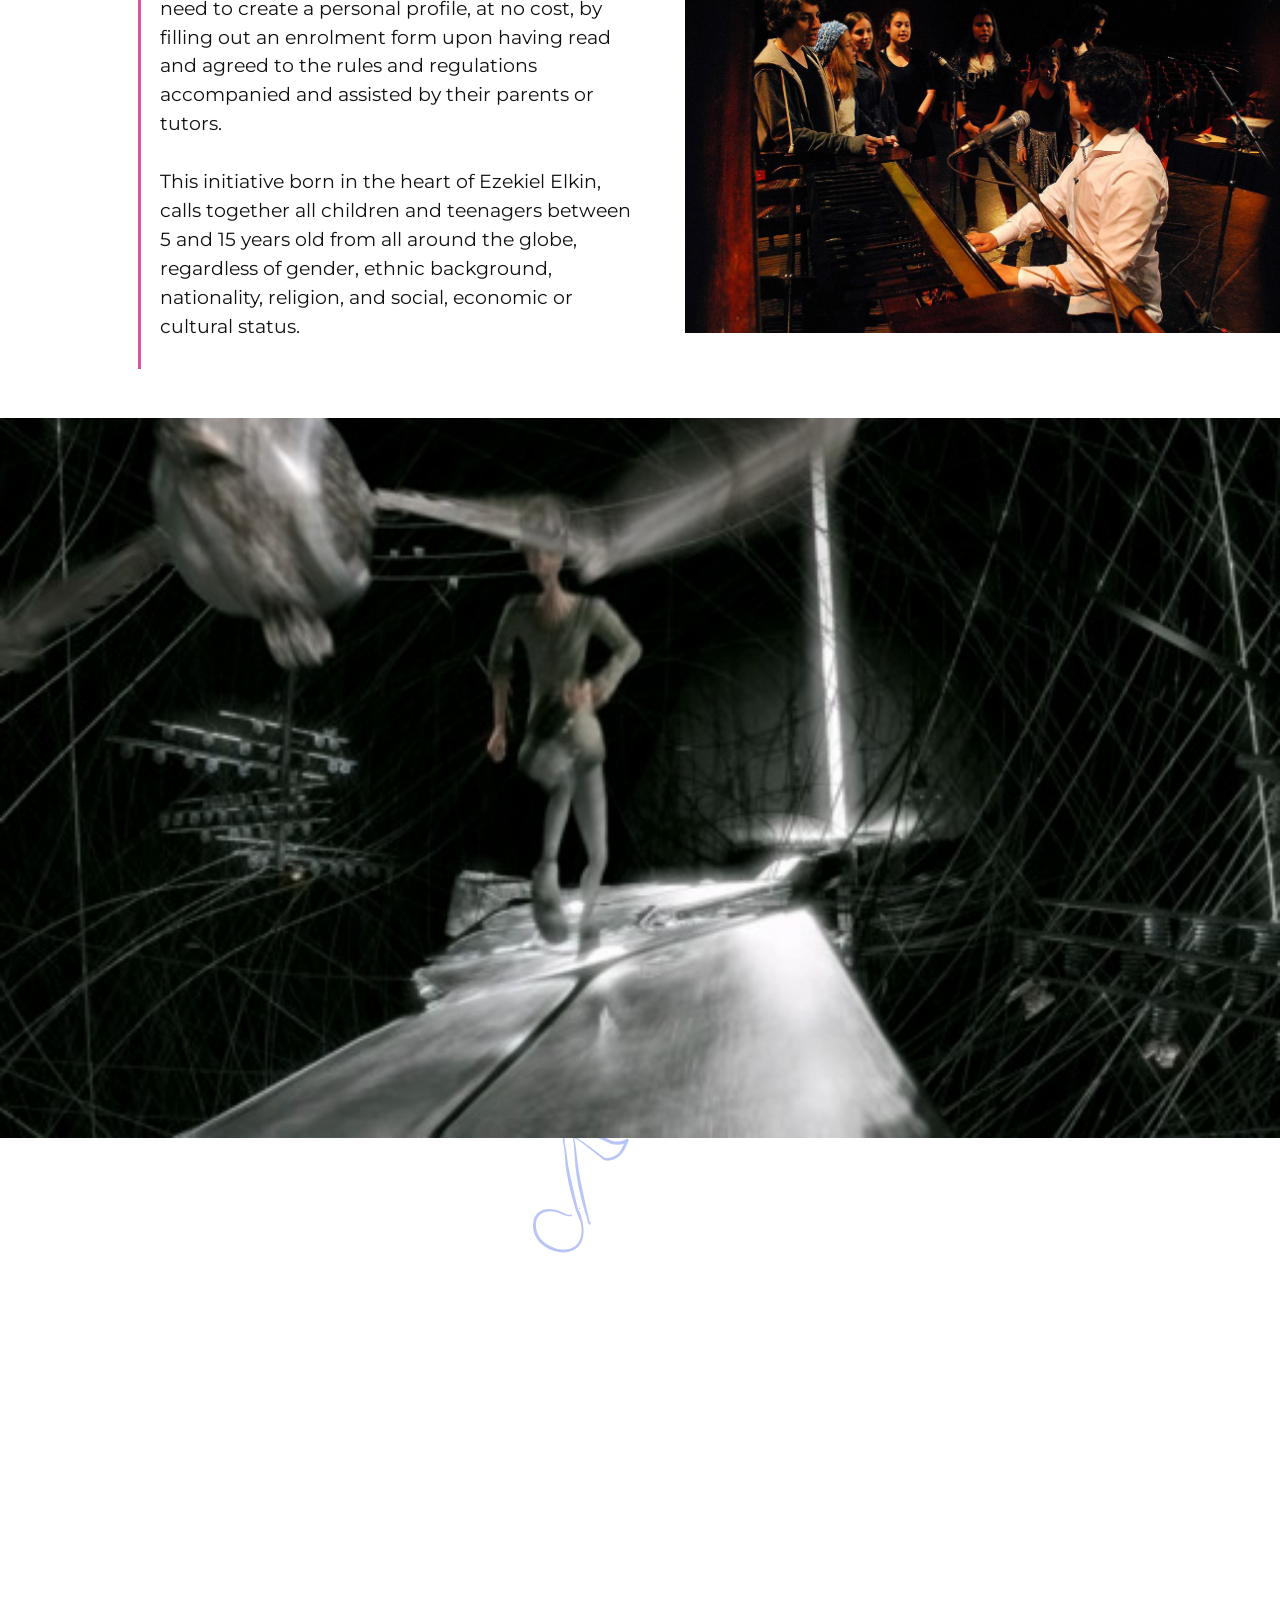
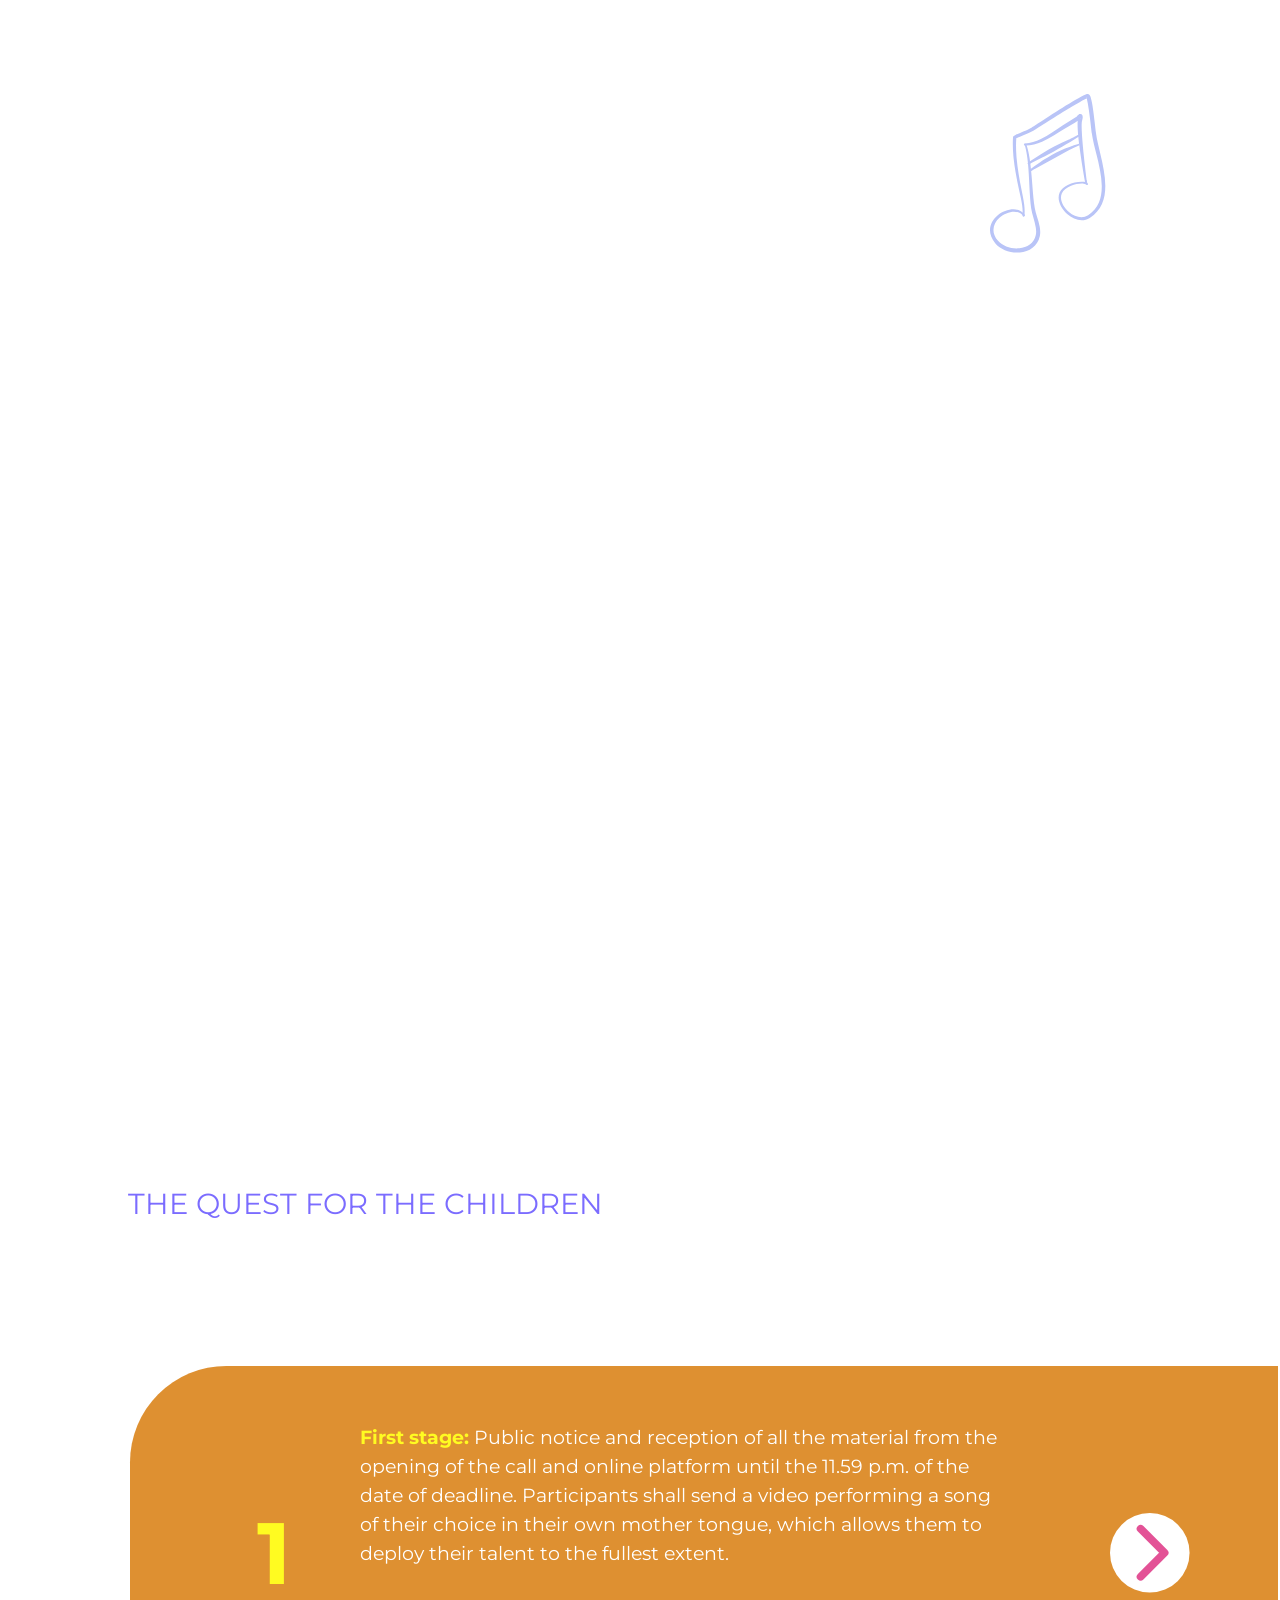
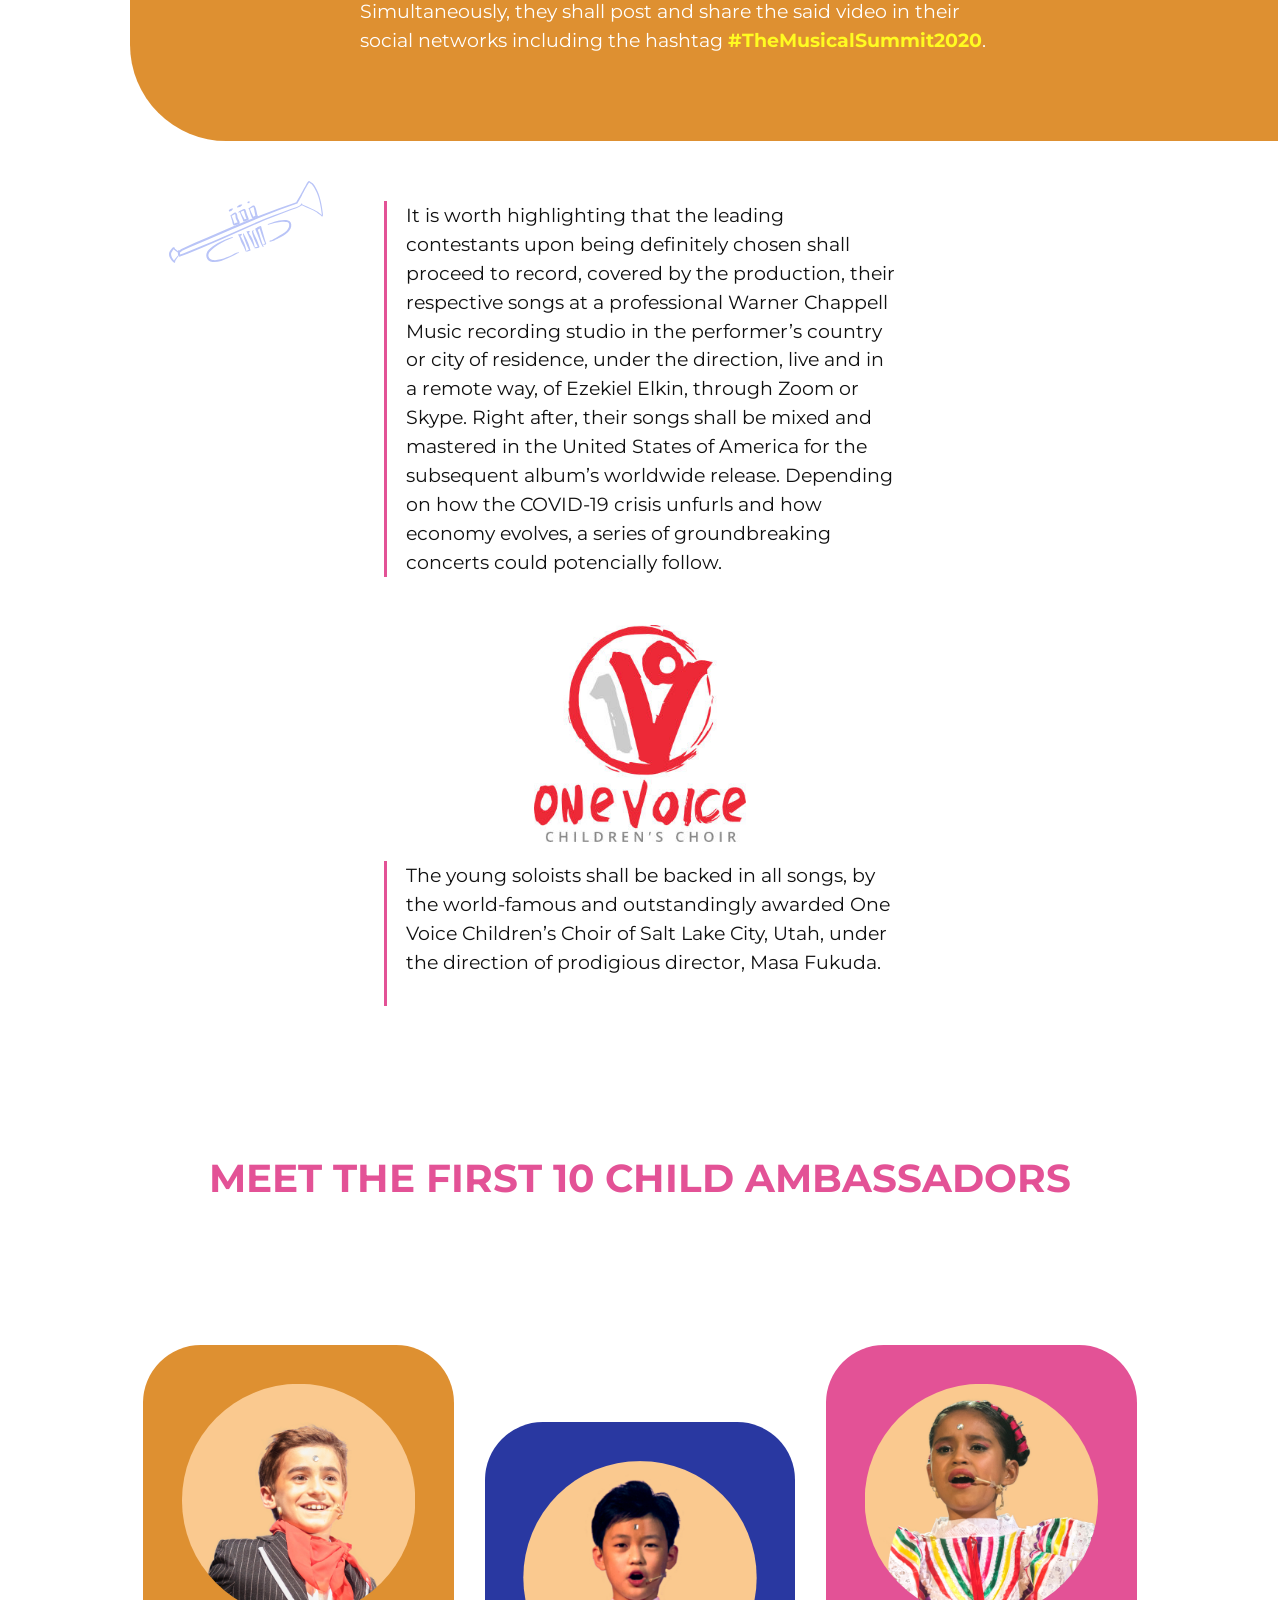
==== commit 6f0bd9bd: "scroll con pin" ====
--- a/index.html
+++ b/index.html
@@ -597,12 +597,9 @@
     <div class="spacer s0" id="trigger"></div>
     <div id="imagesequence">
     <img id="myimg" src="img/sec/0.jpg"><br>
-    
     </div>
 
-  <!-- <div id="mundo">
-    <img class="sequencer" src="img/sec/0.jpg" >
-  </div> -->
+ 
 </div>
     
 
--- a/css/style.css
+++ b/css/style.css
@@ -695,7 +695,7 @@
   background-repeat: no-repeat, no-repeat, no-repeat, no-repeat, no-repeat,  no-repeat, no-repeat, no-repeat;
   background-size: 5em, 5em, 6em, 5em, 5em, 5em, 6em, 8em;
-  background-position: 80% 2%, 82% 11%, 10% 15%, 80% 18%, 80% 42%, 70% 53%,+  background-position: 80% 2%, 82% 11%, 10% 15%, 80% 18%, 80% 42%, 45% 60%,  85% 68%, 15% 90%;
 }
 
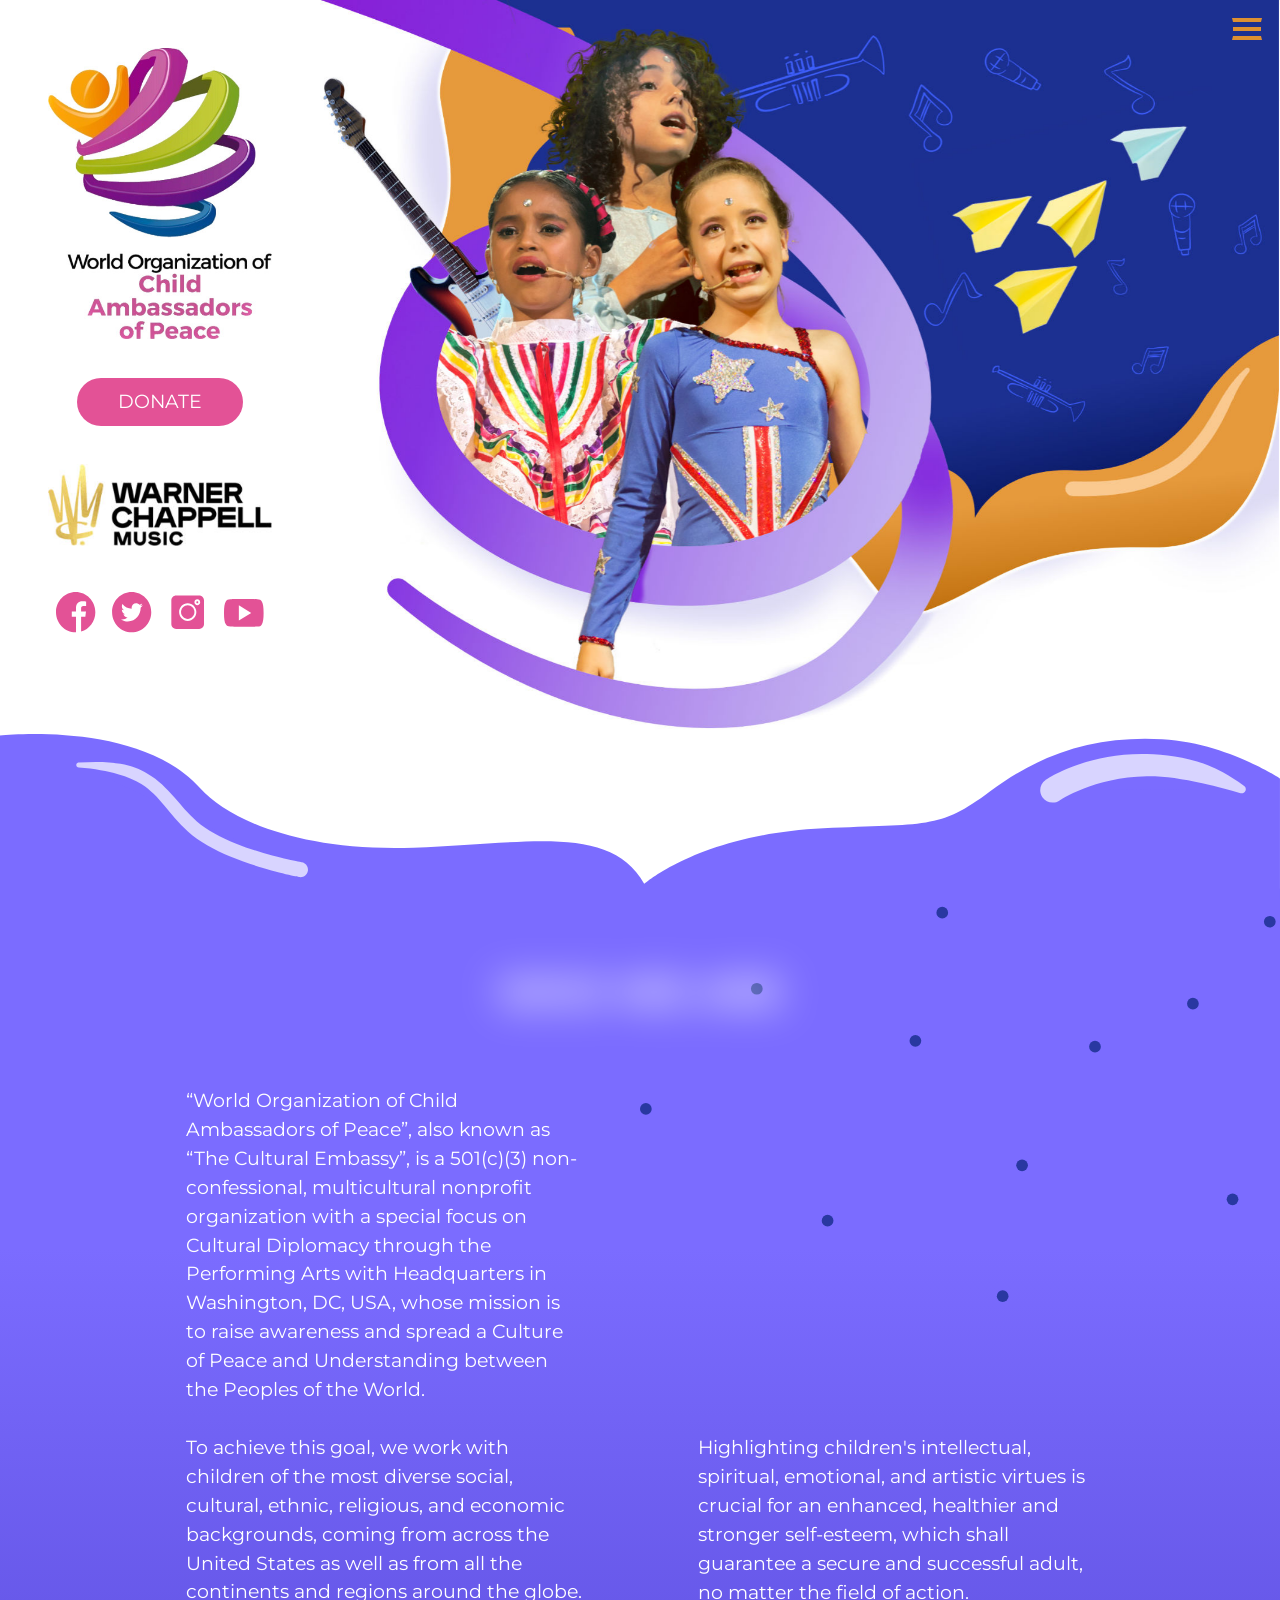
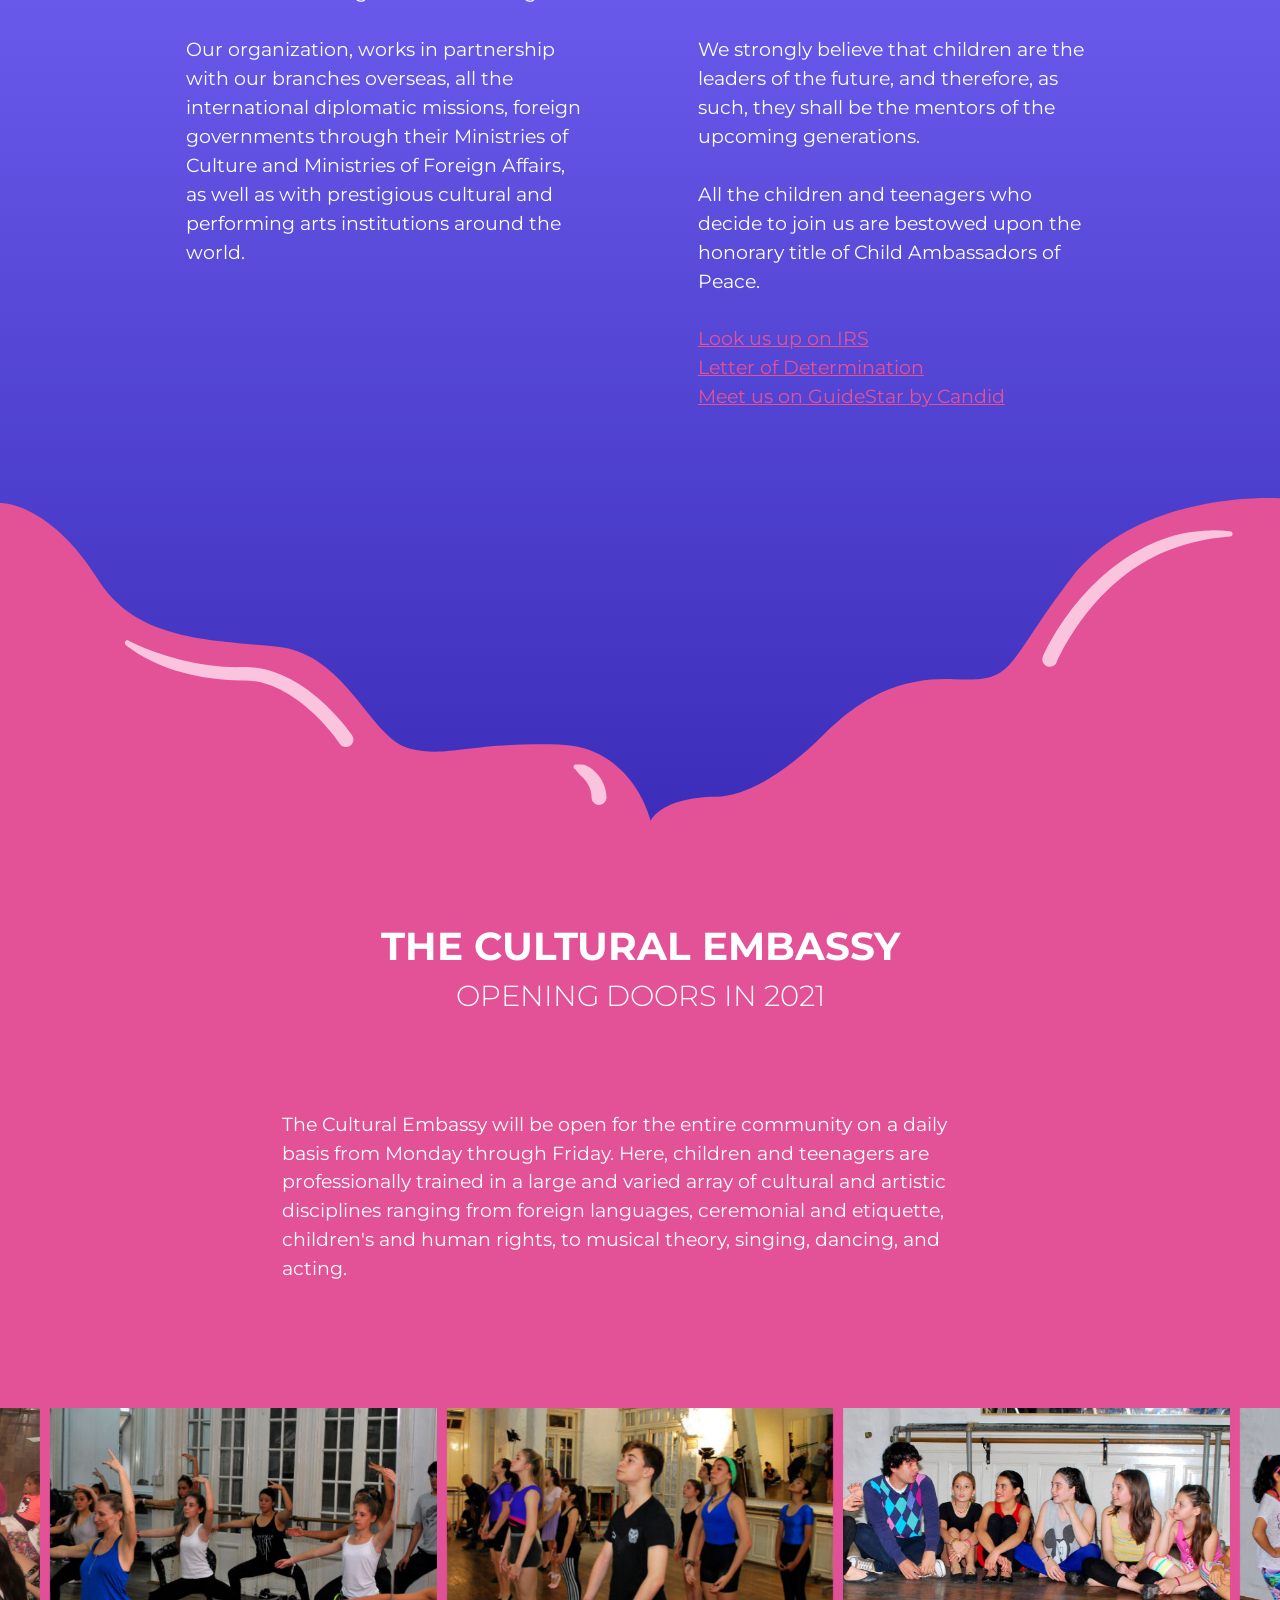
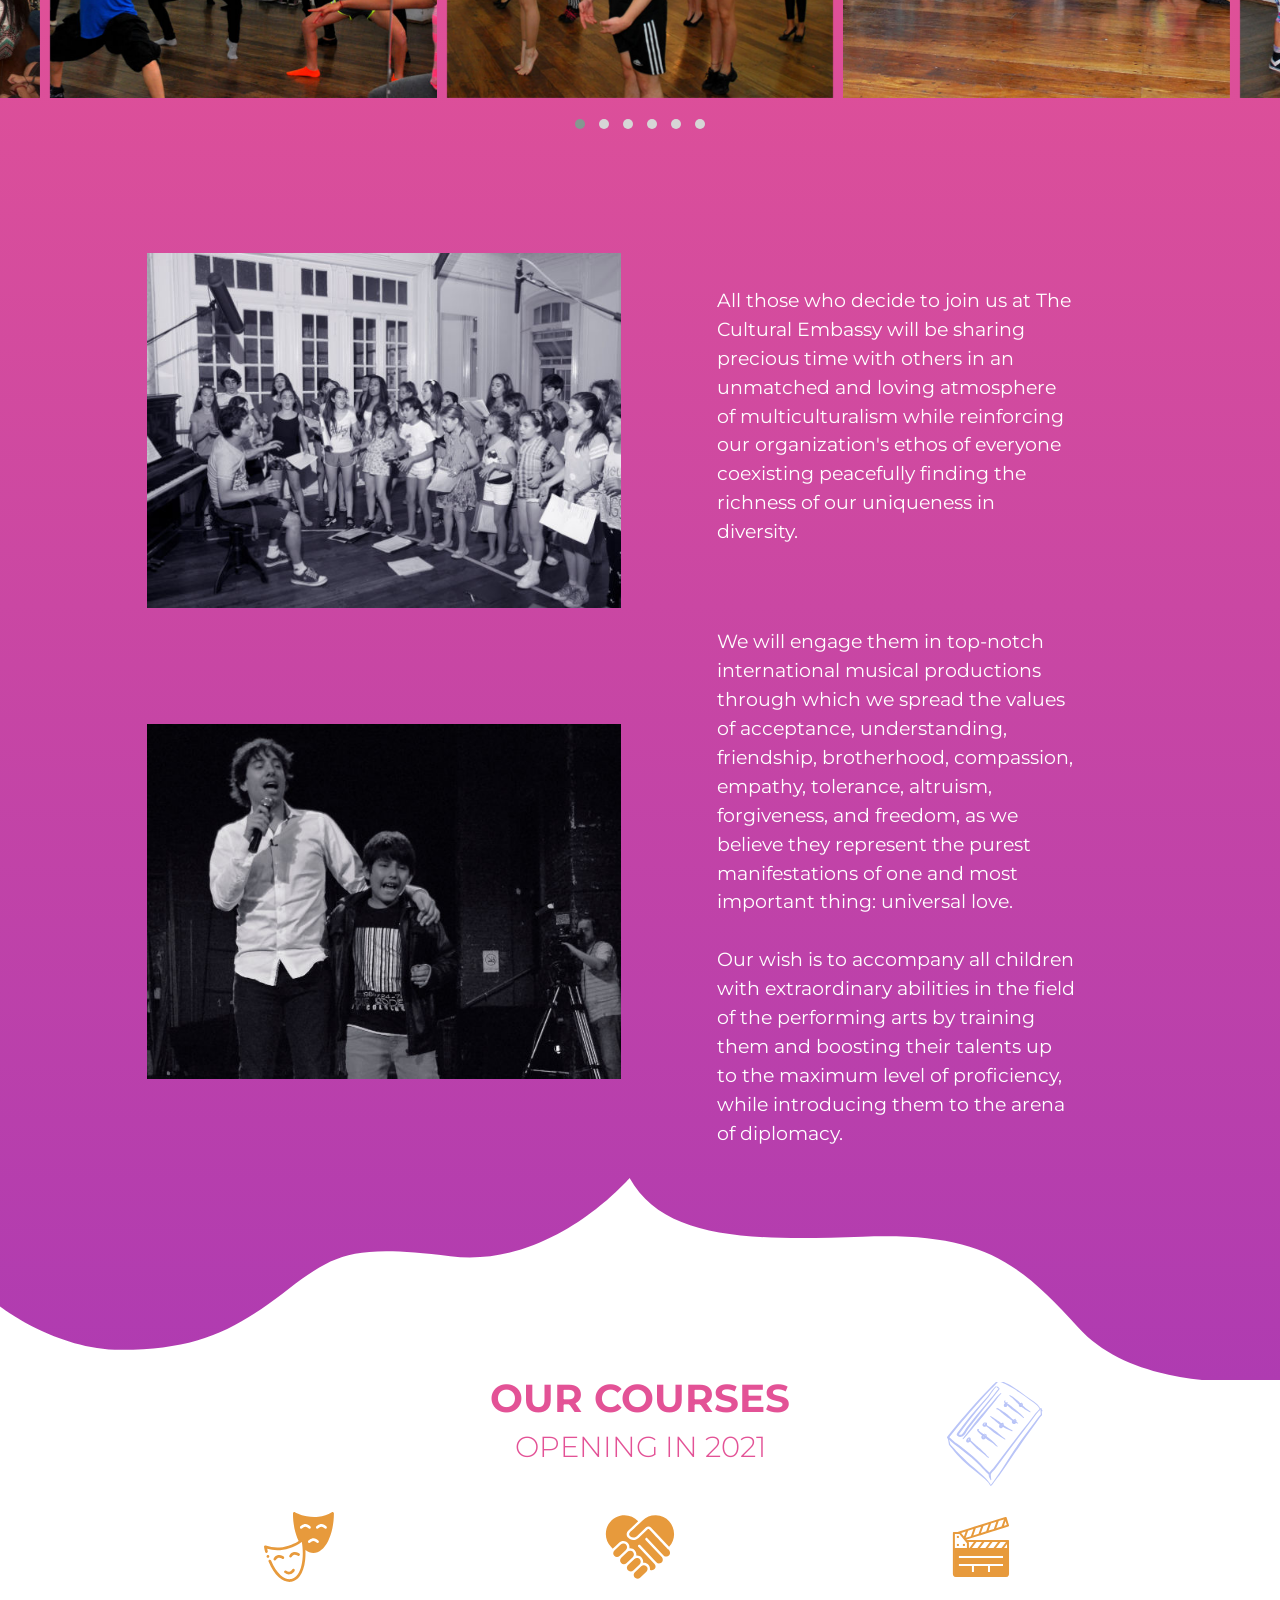
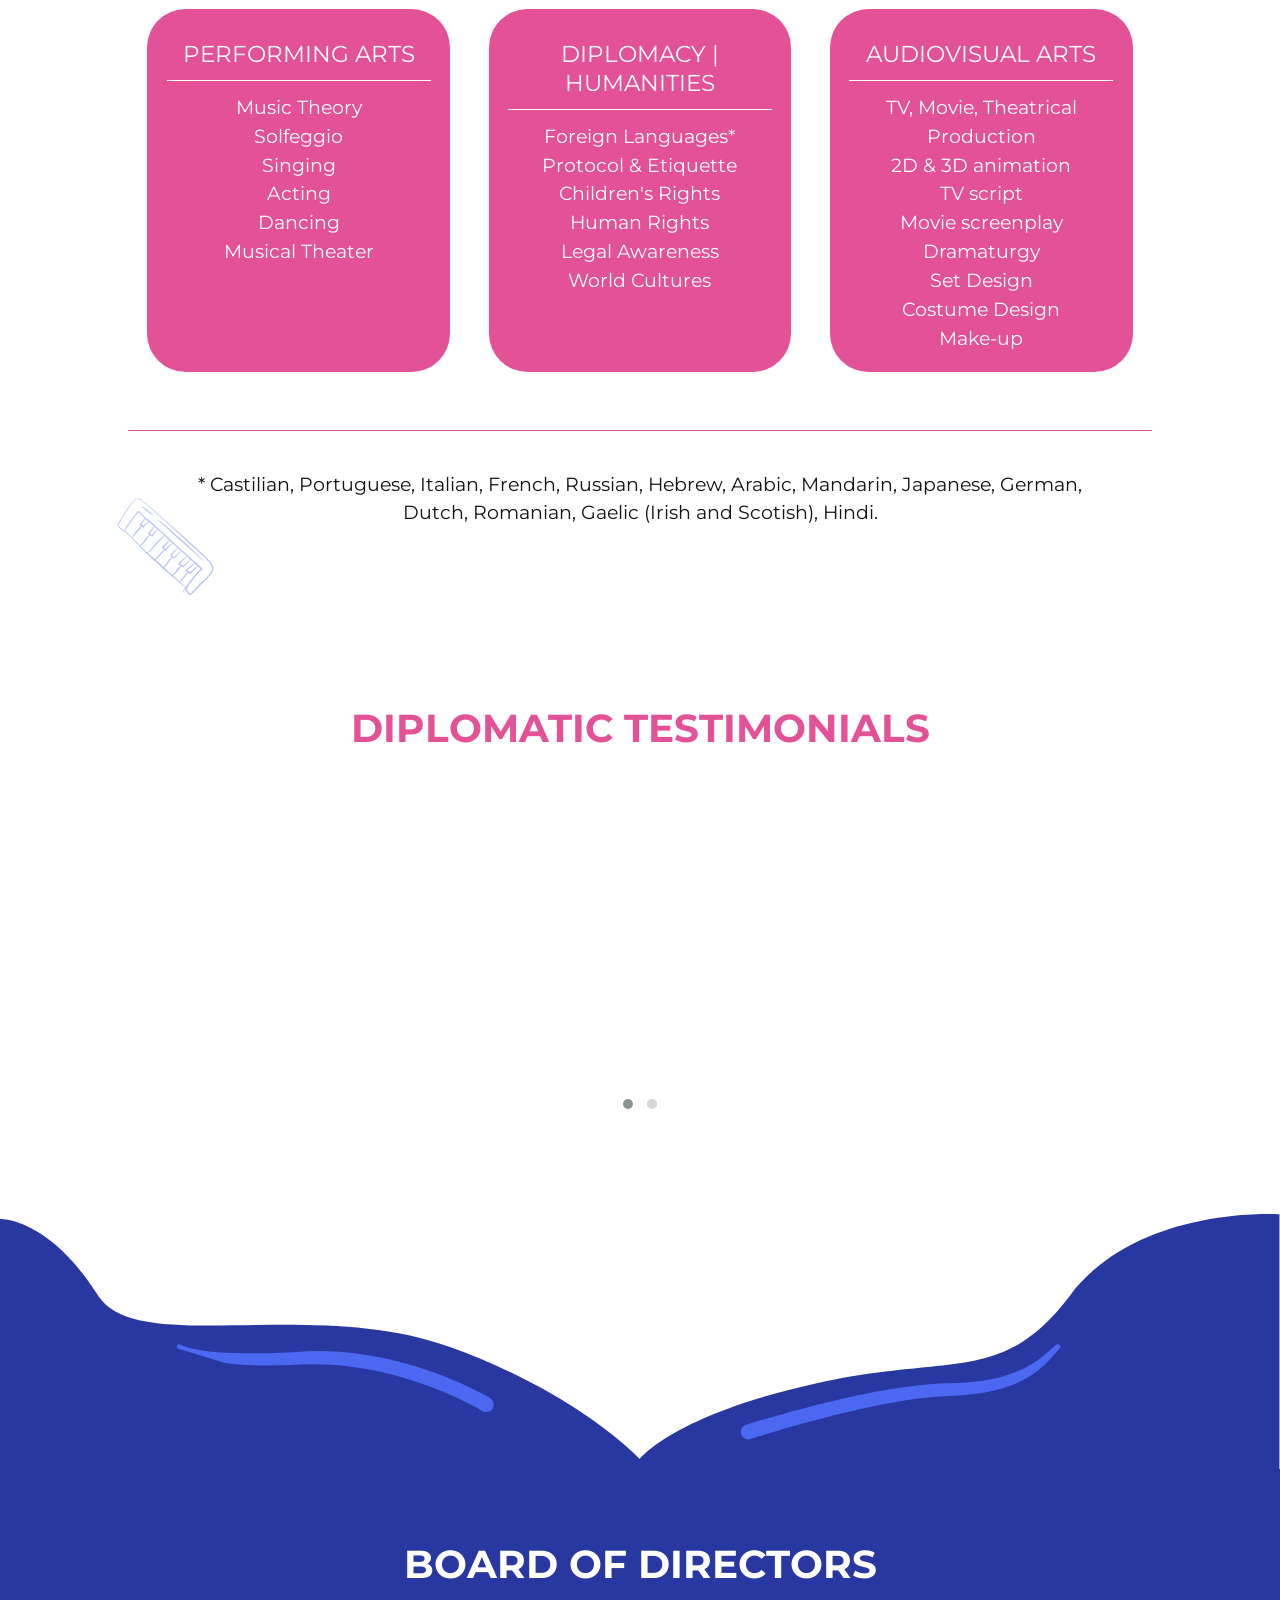
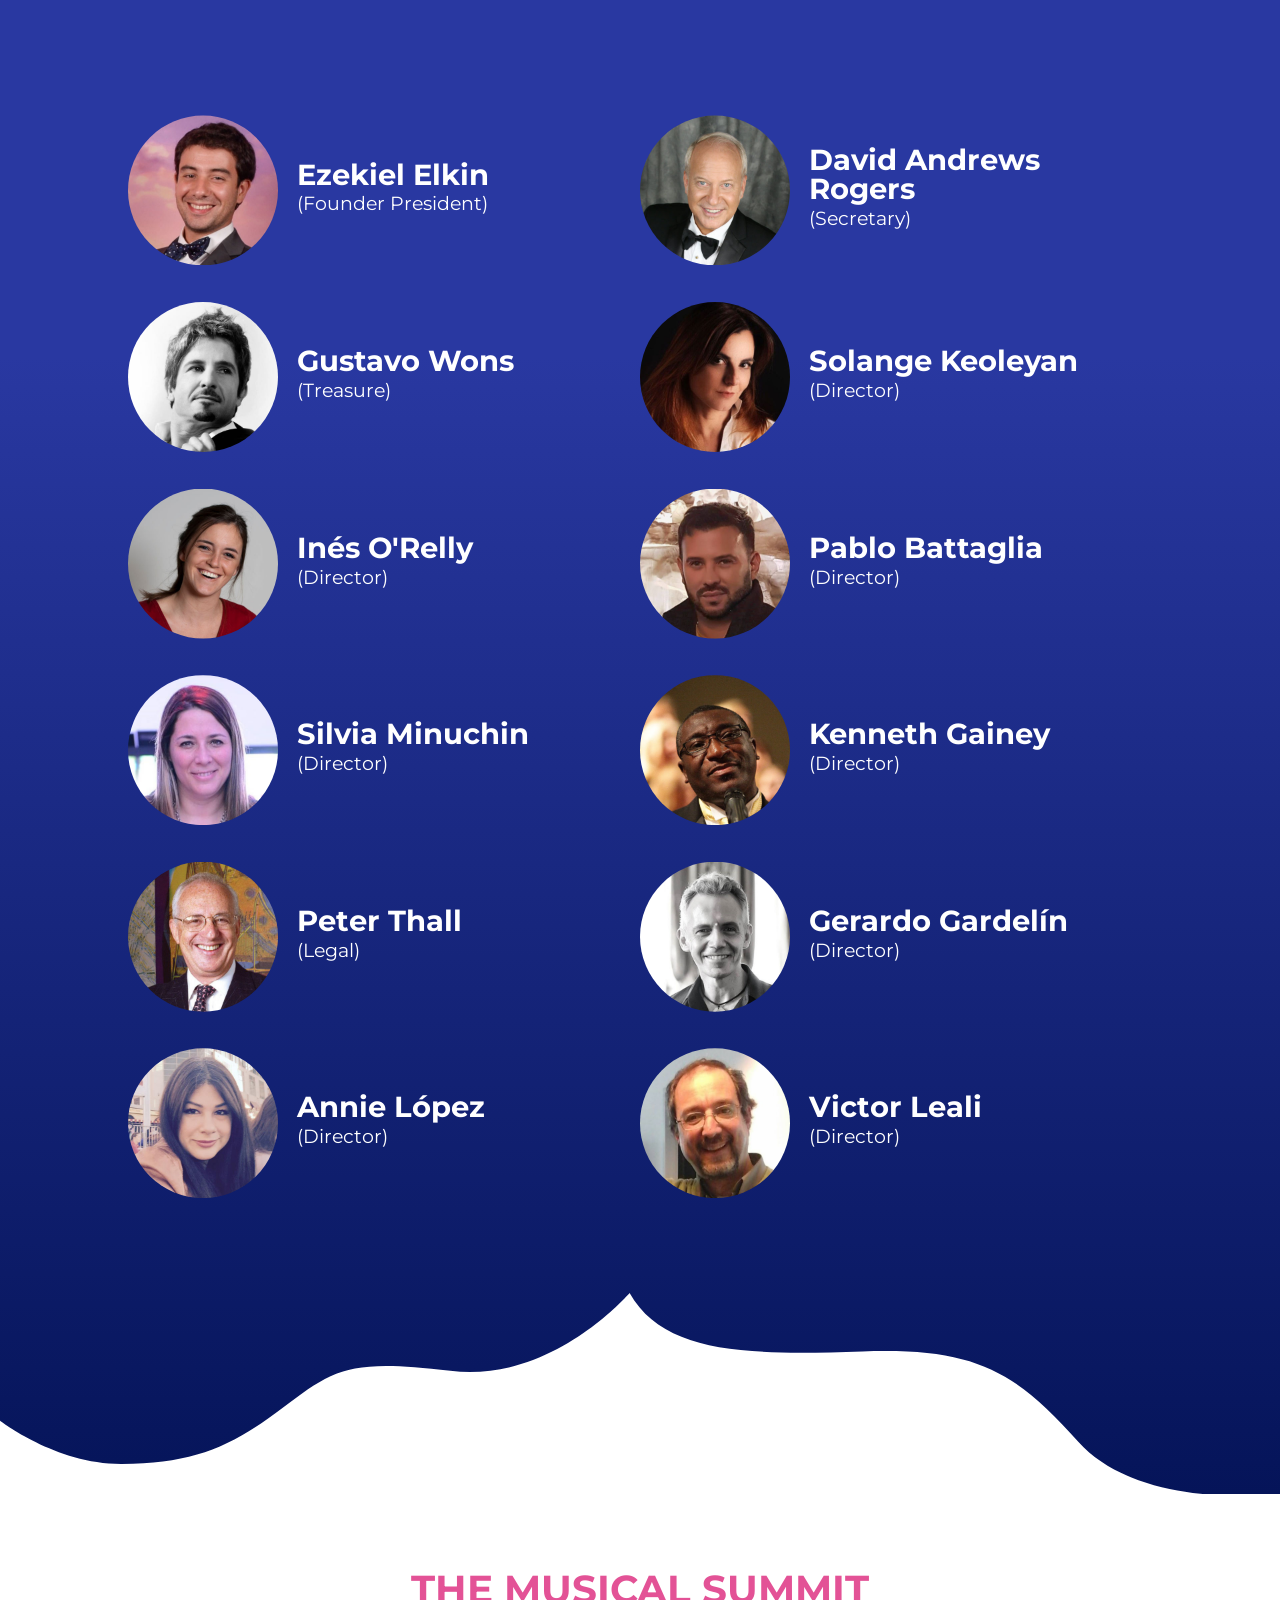
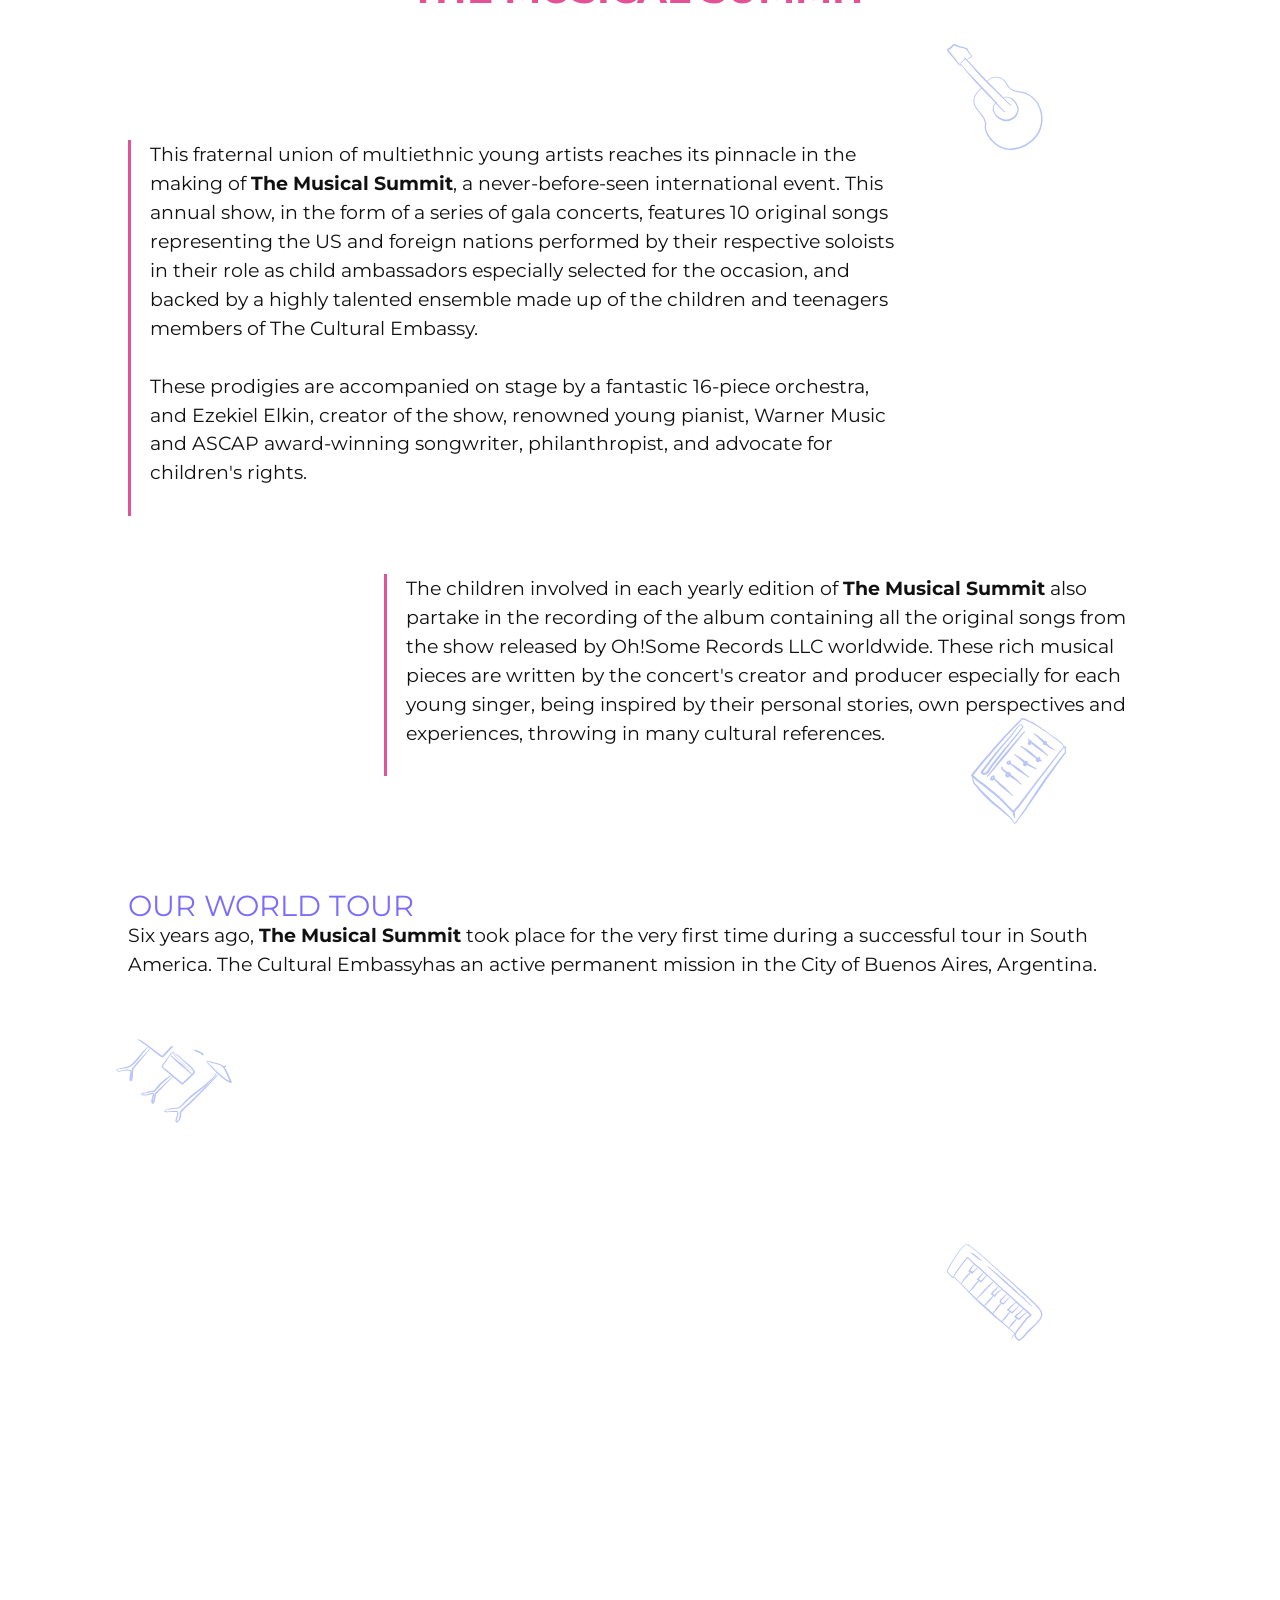
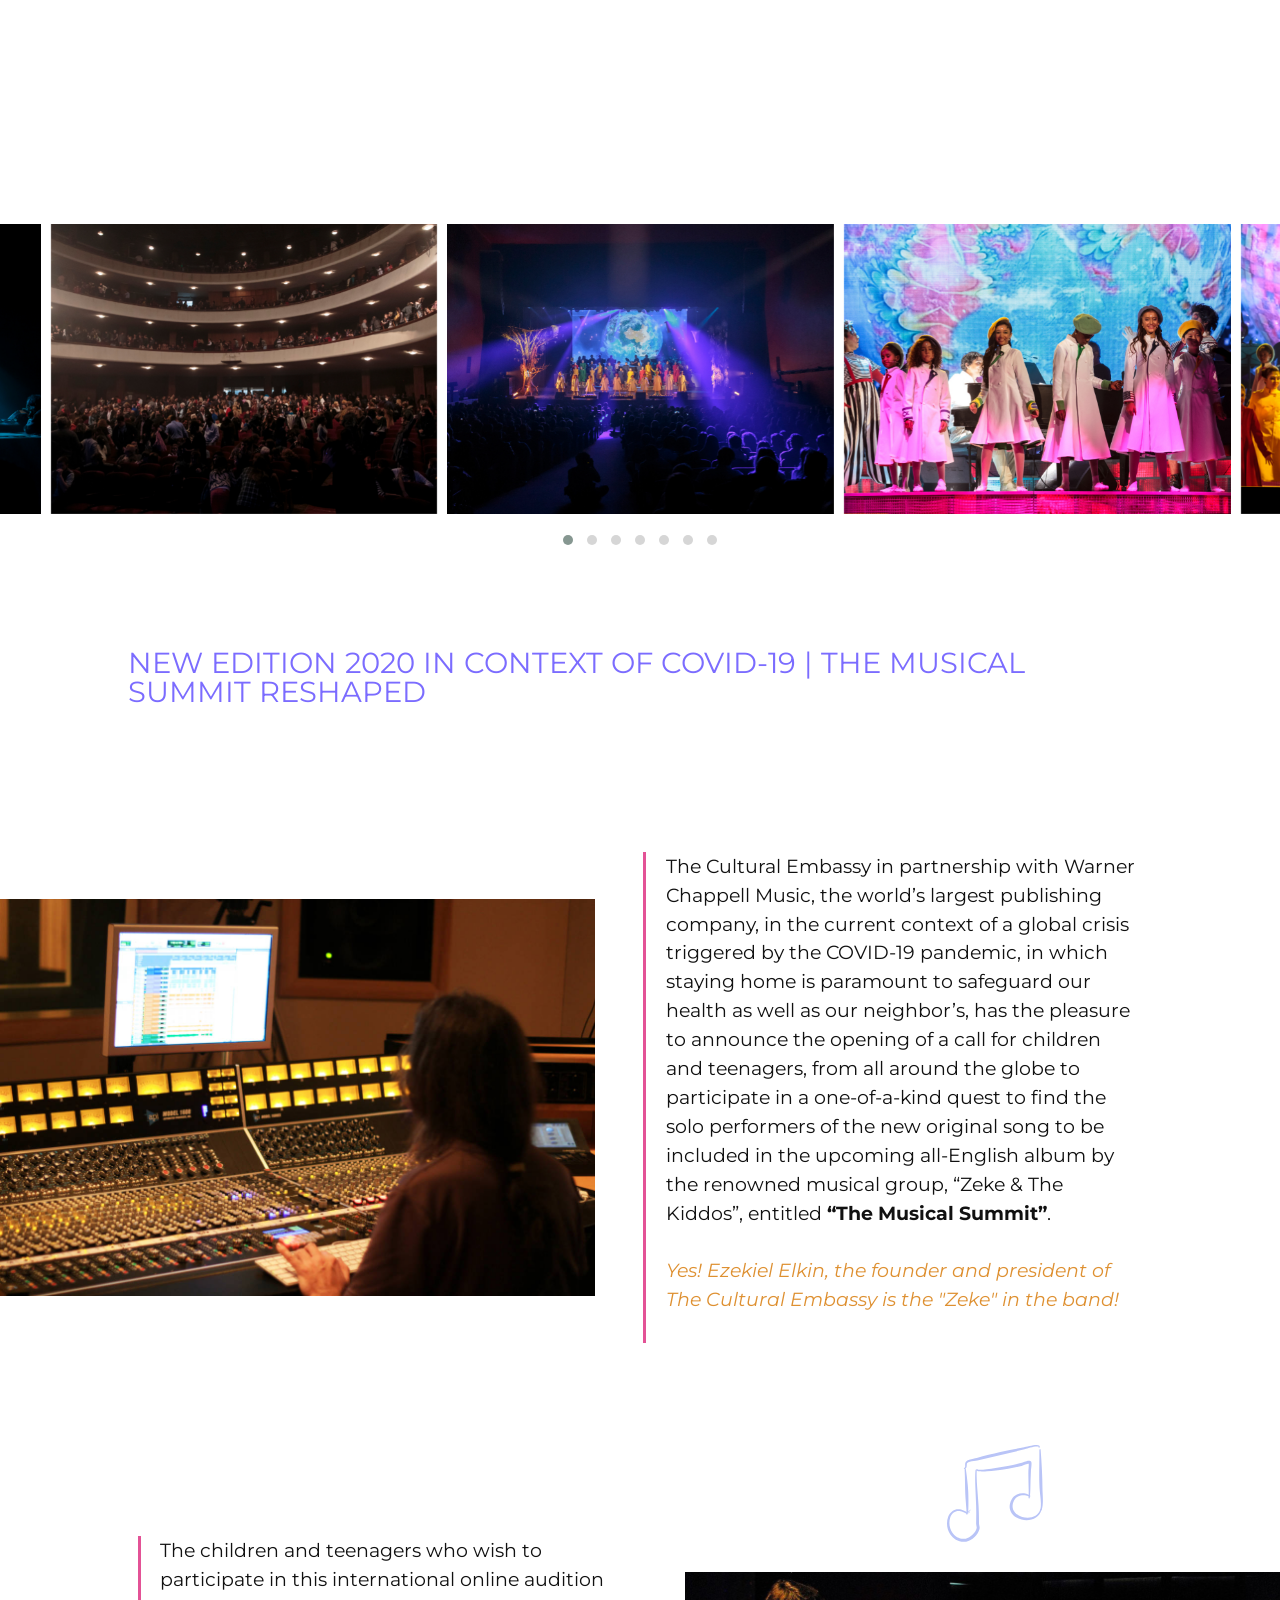
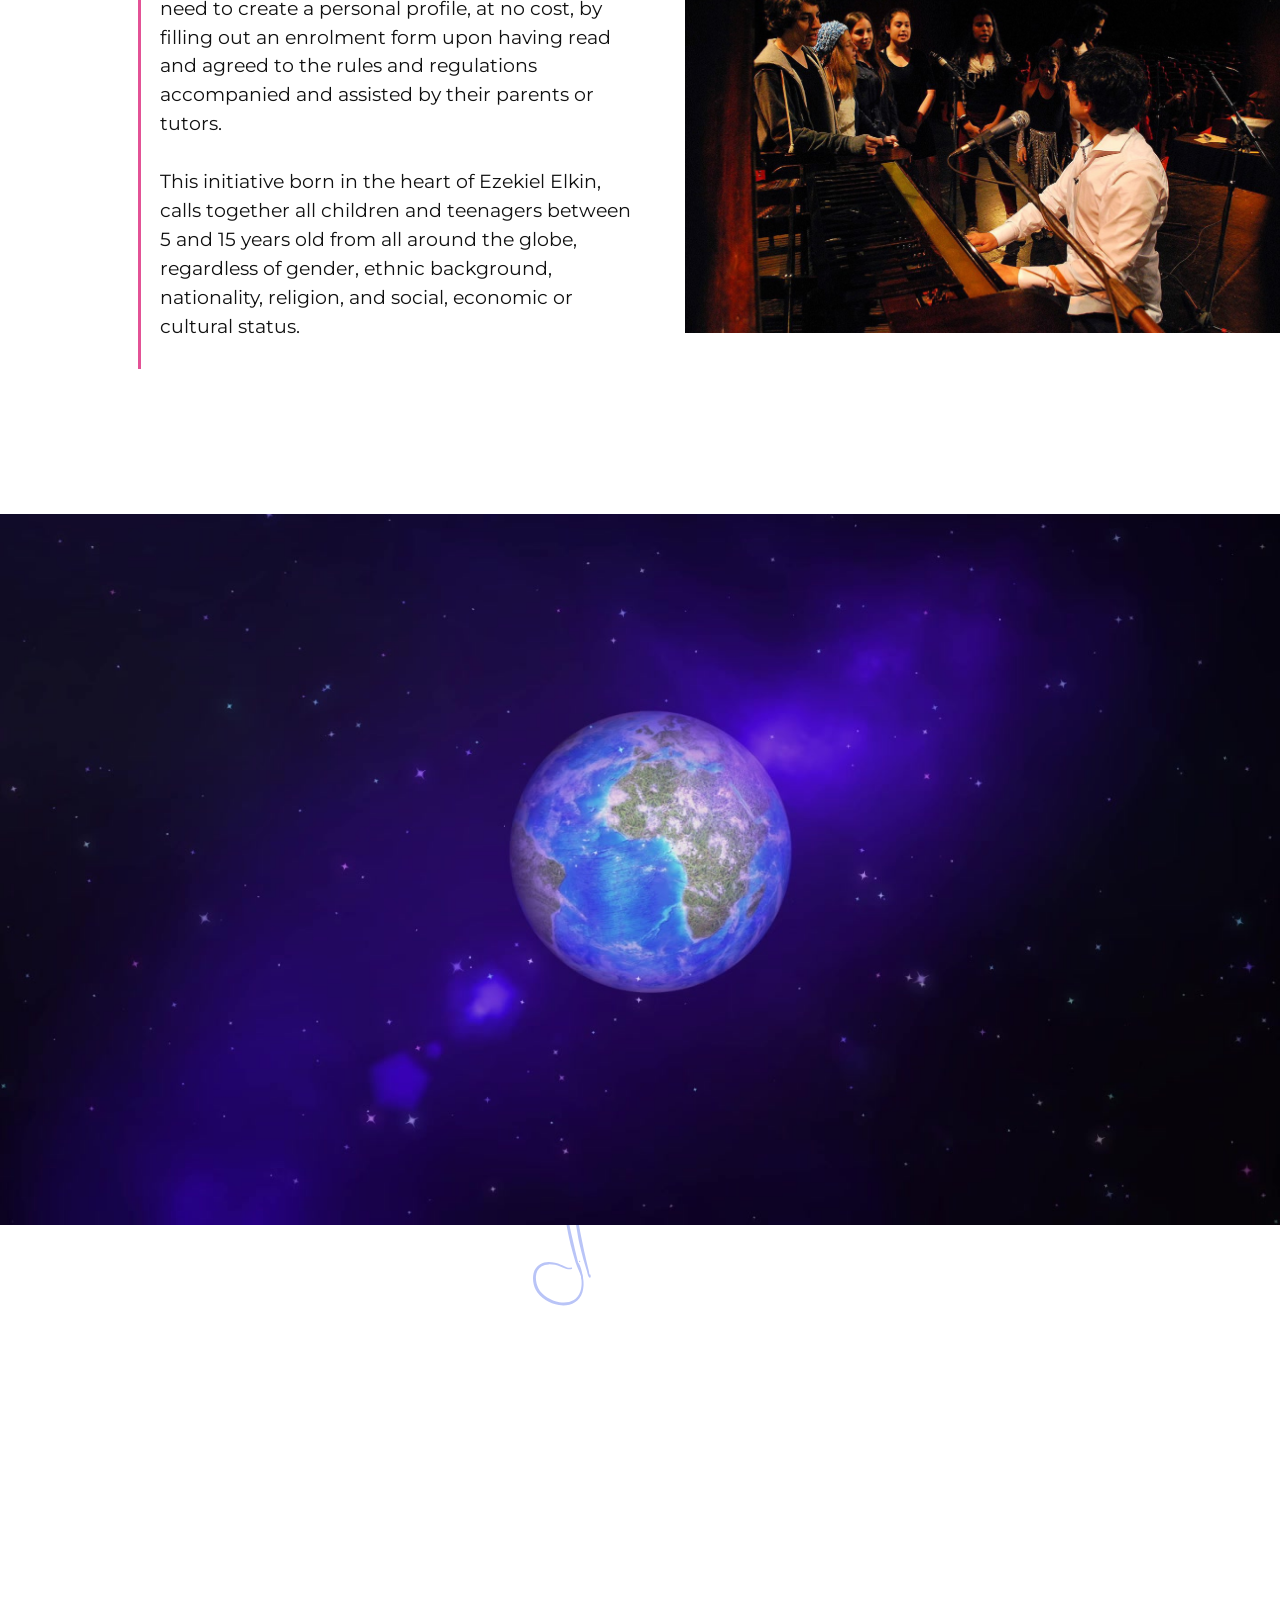
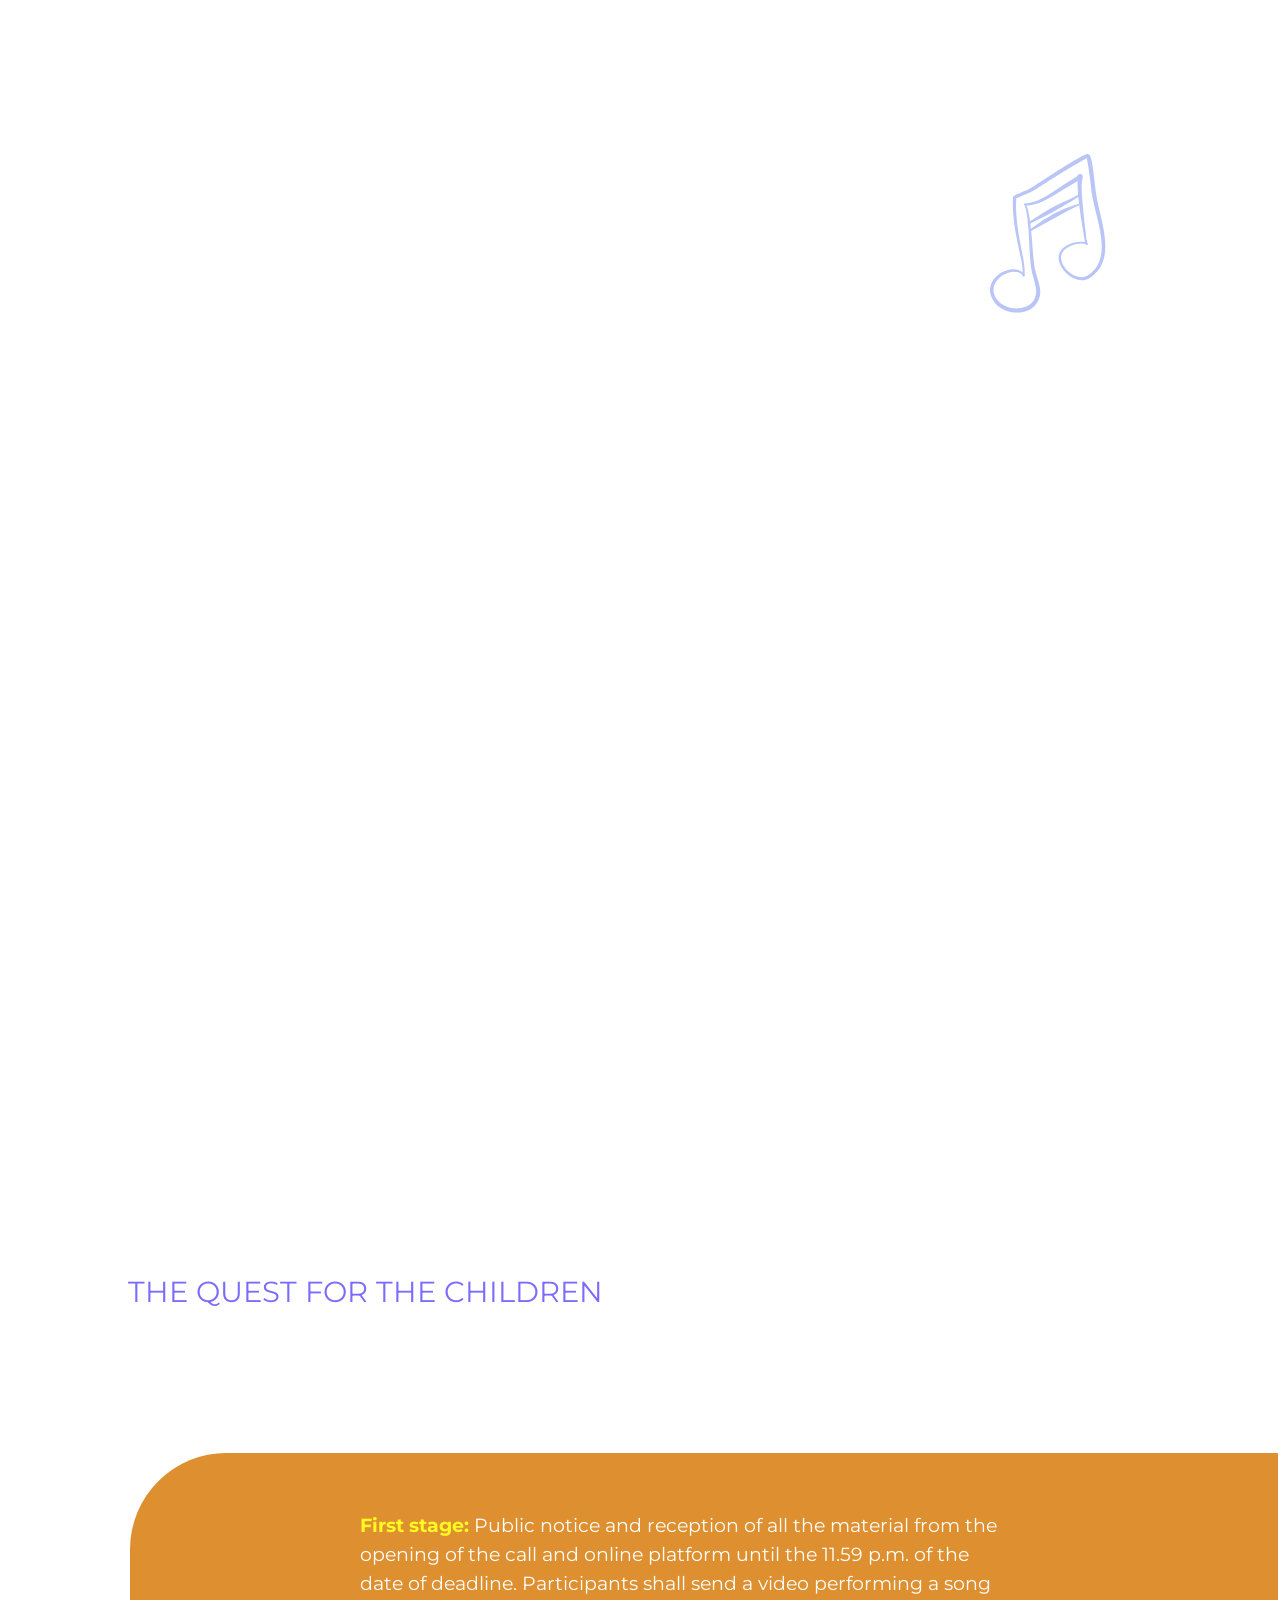
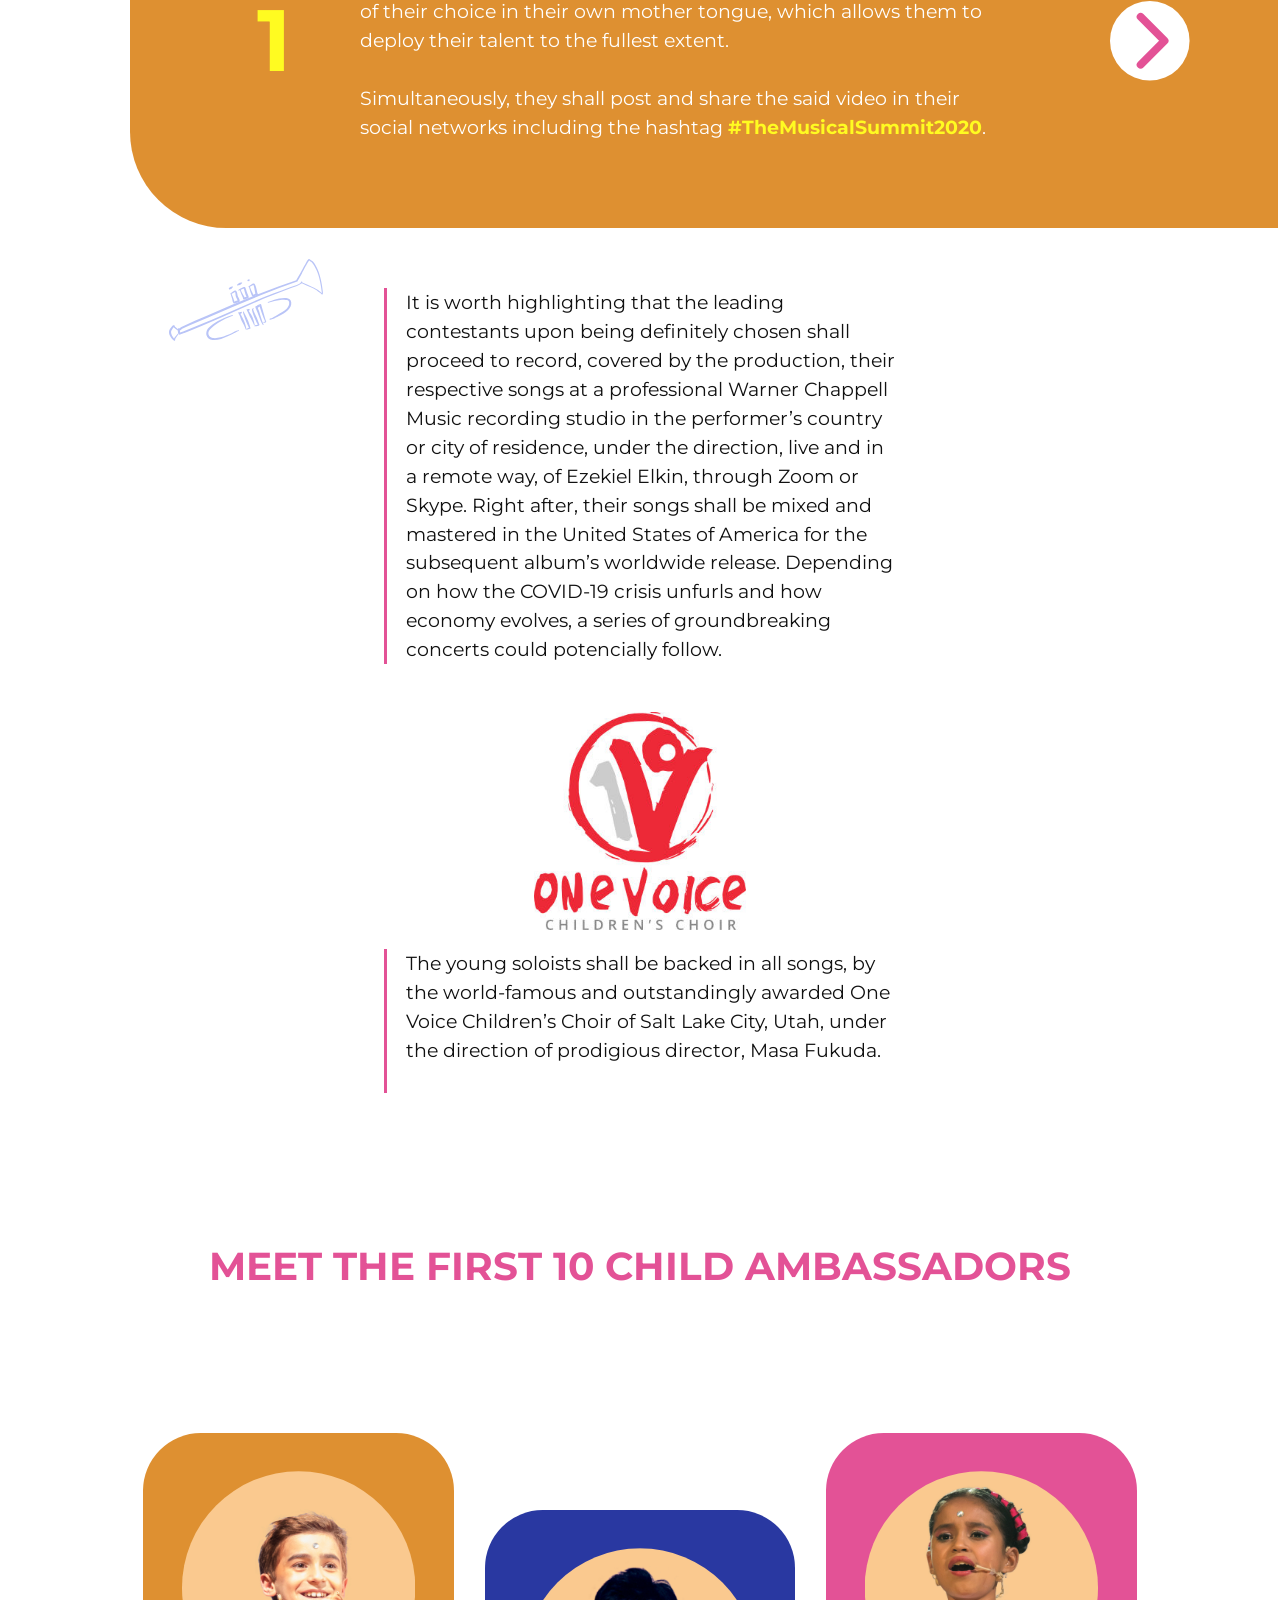
==== commit 77ec5ba8: "actualizando" ====
--- a/index.html
+++ b/index.html
@@ -130,9 +130,9 @@
     <section id="who">
       <img src="img/copete_a.svg" alt="" />
       <div class="bandeja">
-        <h1 class="lax" data-lax-preset="lazy-50">WHO WE ARE</h1>
-
-        <div id="a" class="lax" data-lax-preset="rightToLeft-0.03">
+        <h1 class="lax" data-lax-preset="rightToLeft-0.05 blurIn-20">WHO WE ARE</h1>
+
+        <div id="a" class="lax" data-lax-preset_large="rightToLeft-0.05 ">
           <p>
             “World Organization of Child Ambassadors of Peace”, also known as
             “The Cultural Embassy”, is a 501(c)(3) non-confessional,
@@ -157,7 +157,7 @@
           </p>
         </div>
 
-        <div id="b" class="lax" data-lax-preset="leftToRight-0.05">
+        <div id="b" class="lax" data-lax-preset_large="rightToLeft-0.03">
           <p>
             Highlighting children's intellectual, spiritual, emotional, and
             artistic virtues is crucial for an enhanced, healthier and stronger
@@ -540,8 +540,8 @@
             teenagers, from all around the globe to participate in a
             one-of-a-kind quest to find the solo performers of the new original
             song to be included in the upcoming all-English album by the
-            renowned musical group, “Zeke & The Kiddos”, entitled “The Musical
-            Summit”.
+            renowned musical group, “Zeke & The Kiddos”, entitled <b>“The Musical
+              Summit”</b>.
           </p>
           <p>
             <span>
@@ -596,7 +596,7 @@
  
     <div class="spacer s0" id="trigger"></div>
     <div id="imagesequence">
-    <img id="myimg" src="img/sec/0.jpg"><br>
+    <img id="myimg" src="img/sec/ezgif-frame-001.jpg"><br>
     </div>
 
  
@@ -1097,7 +1097,7 @@
       <li><a href="#"><img src="img/amex.svg" alt="american express"></a></li>
     </ul>
   </div>
-  <p>Copyright © 2020 The Cultural Embassy. All Rights Reserved <br>The name "Warner Chappell Music" is a registered trademark and the "crown" logo is a trademark of Warner Chappel Music, Inc.</p>
+  <p>Copyright © 2020 The Cultural Embassy. All Rights Reserved <br>The name "Warner Chappell Music" is a registered trademark and the "crown" logo is a trademark of Warner Chappell Music, Inc.</p>
 </div>
 
 </footer>
--- a/css/style.css
+++ b/css/style.css
@@ -2002,6 +2002,7 @@
 }
 
 #demo {
+  margin-top: 5em;
   grid-column: 1/-1;
 }
 
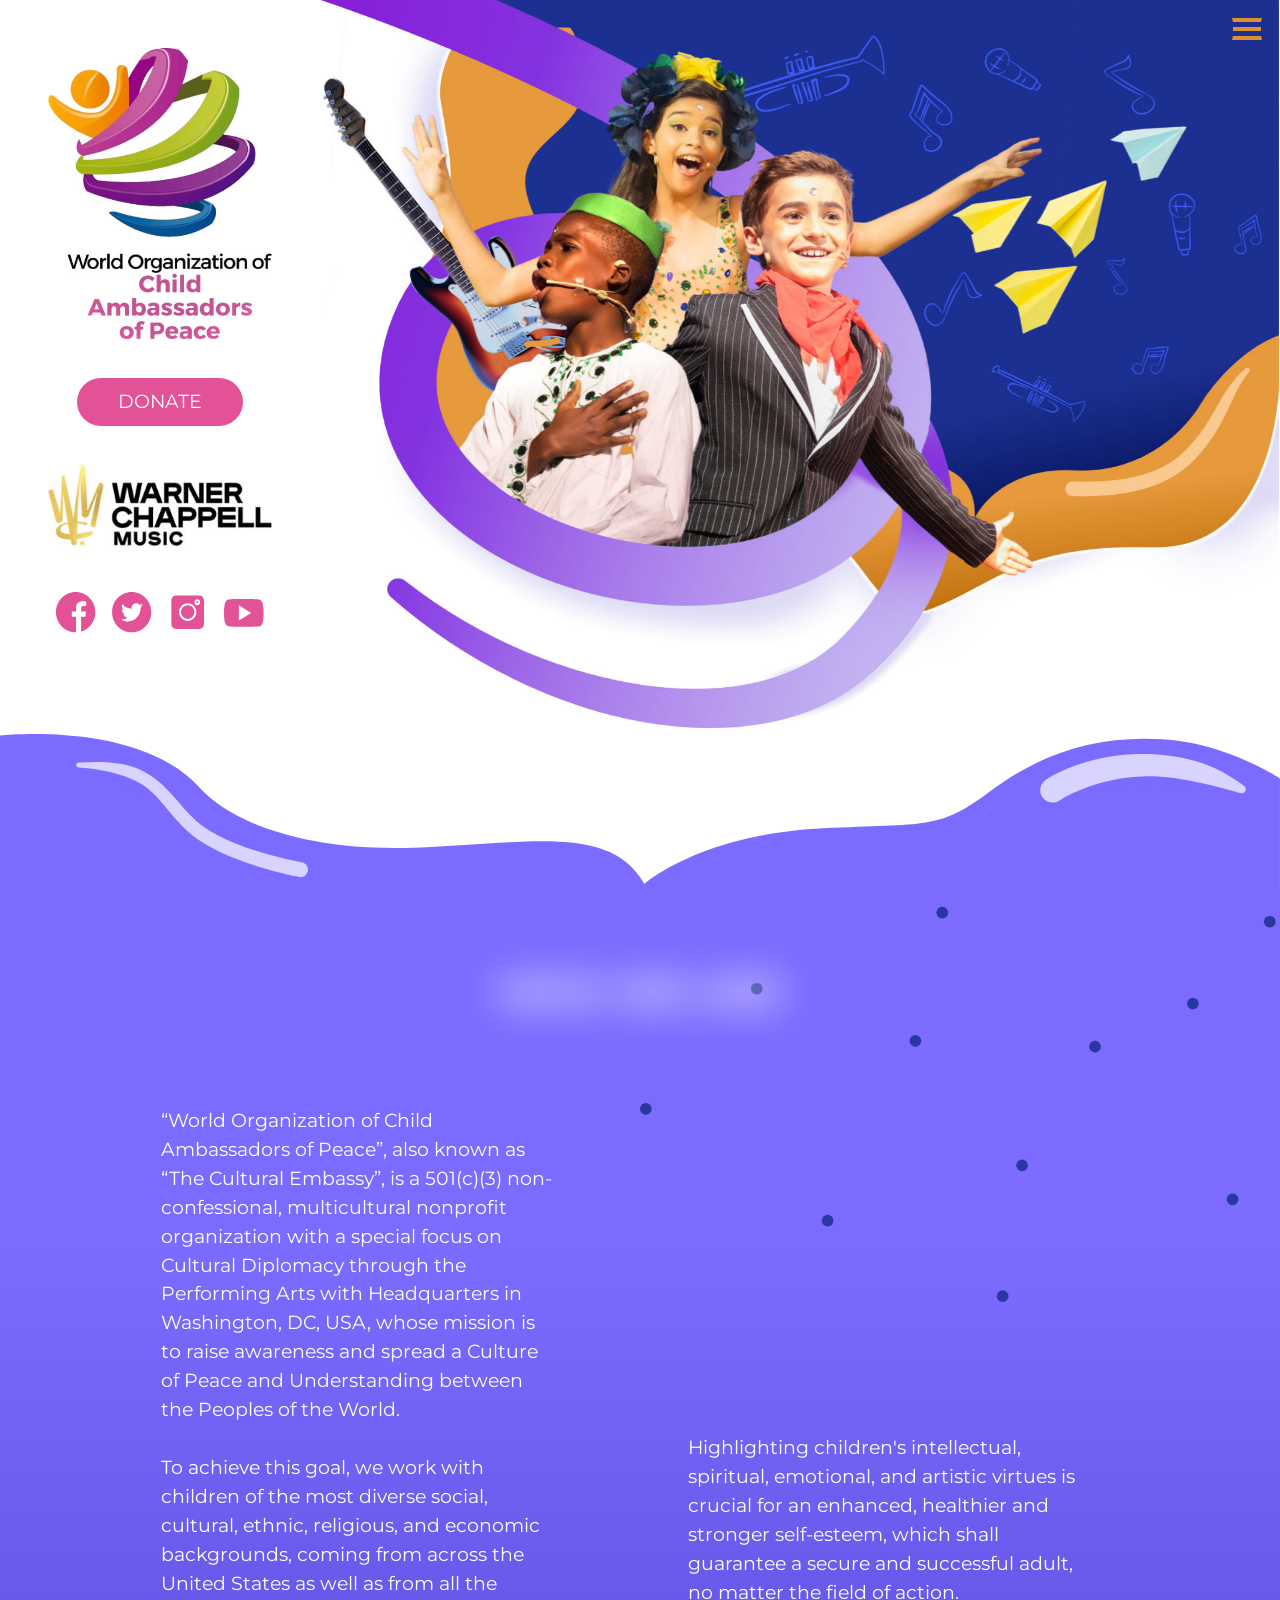
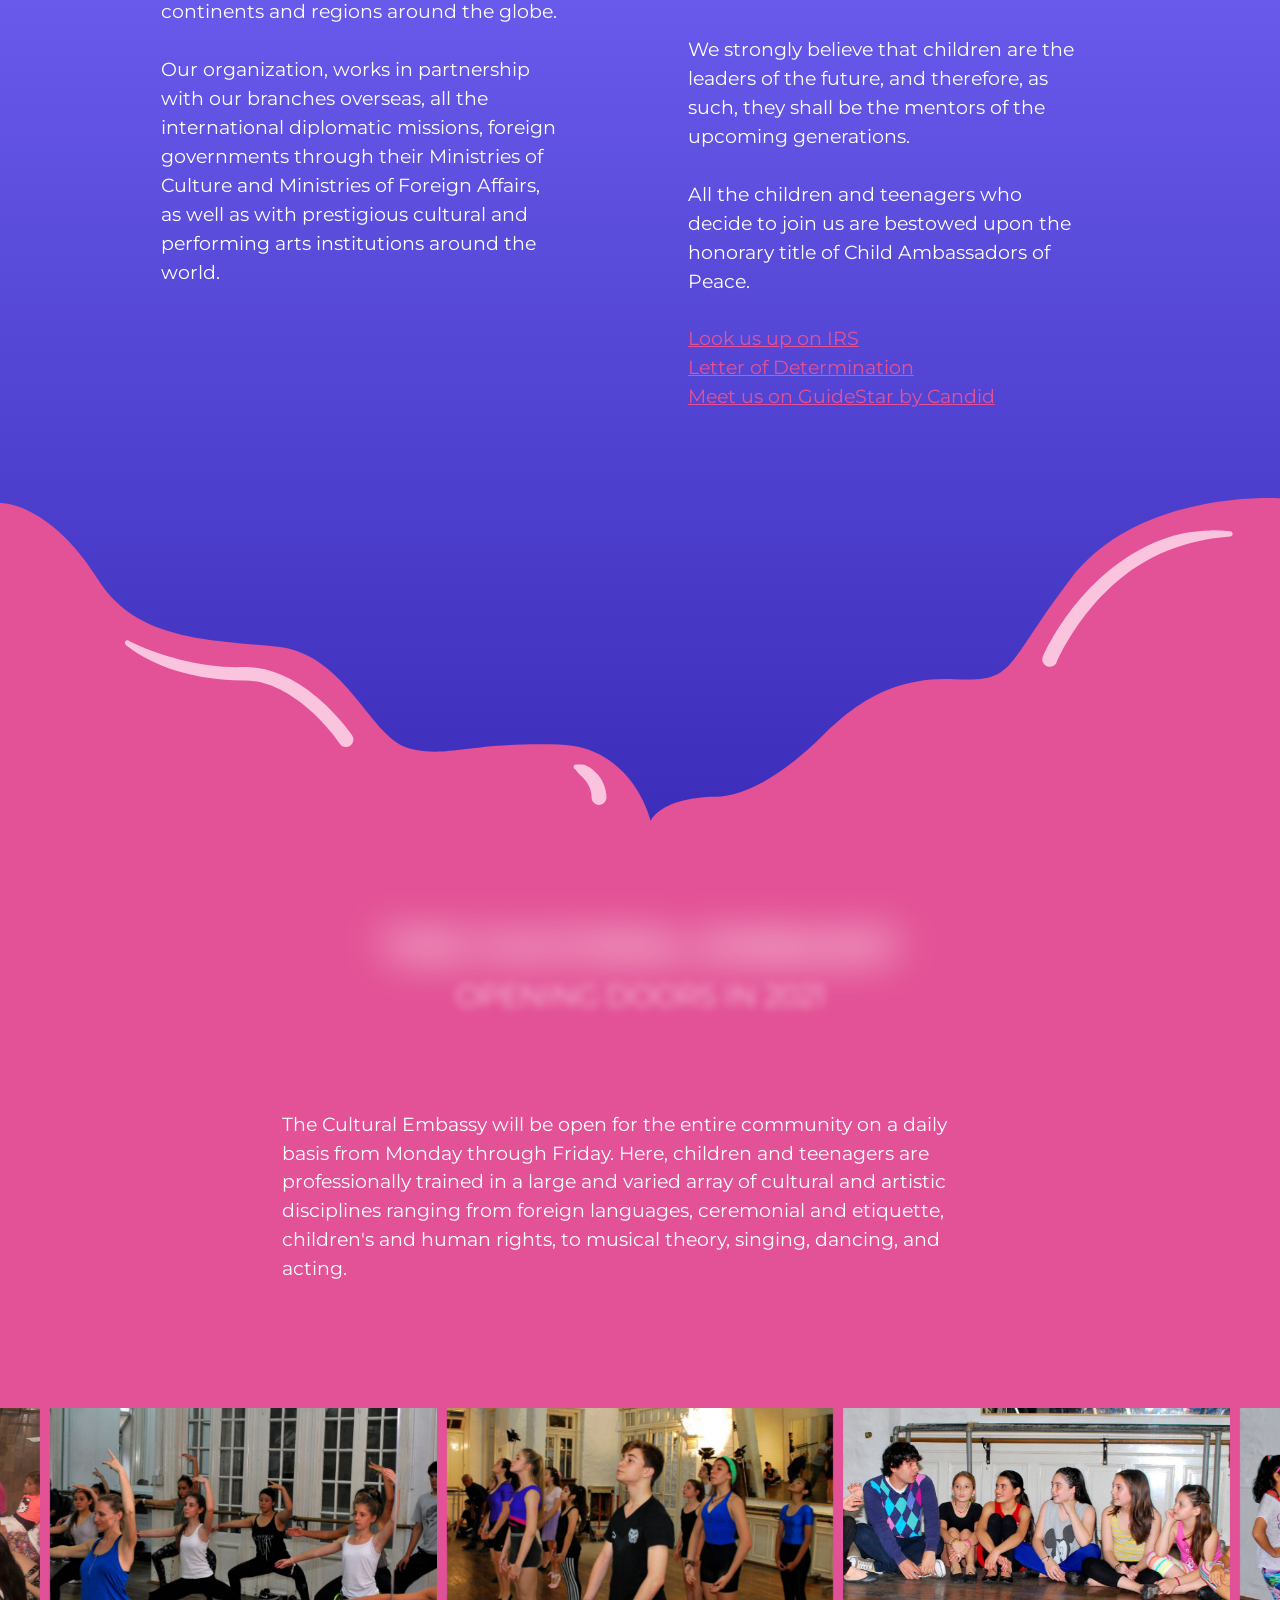
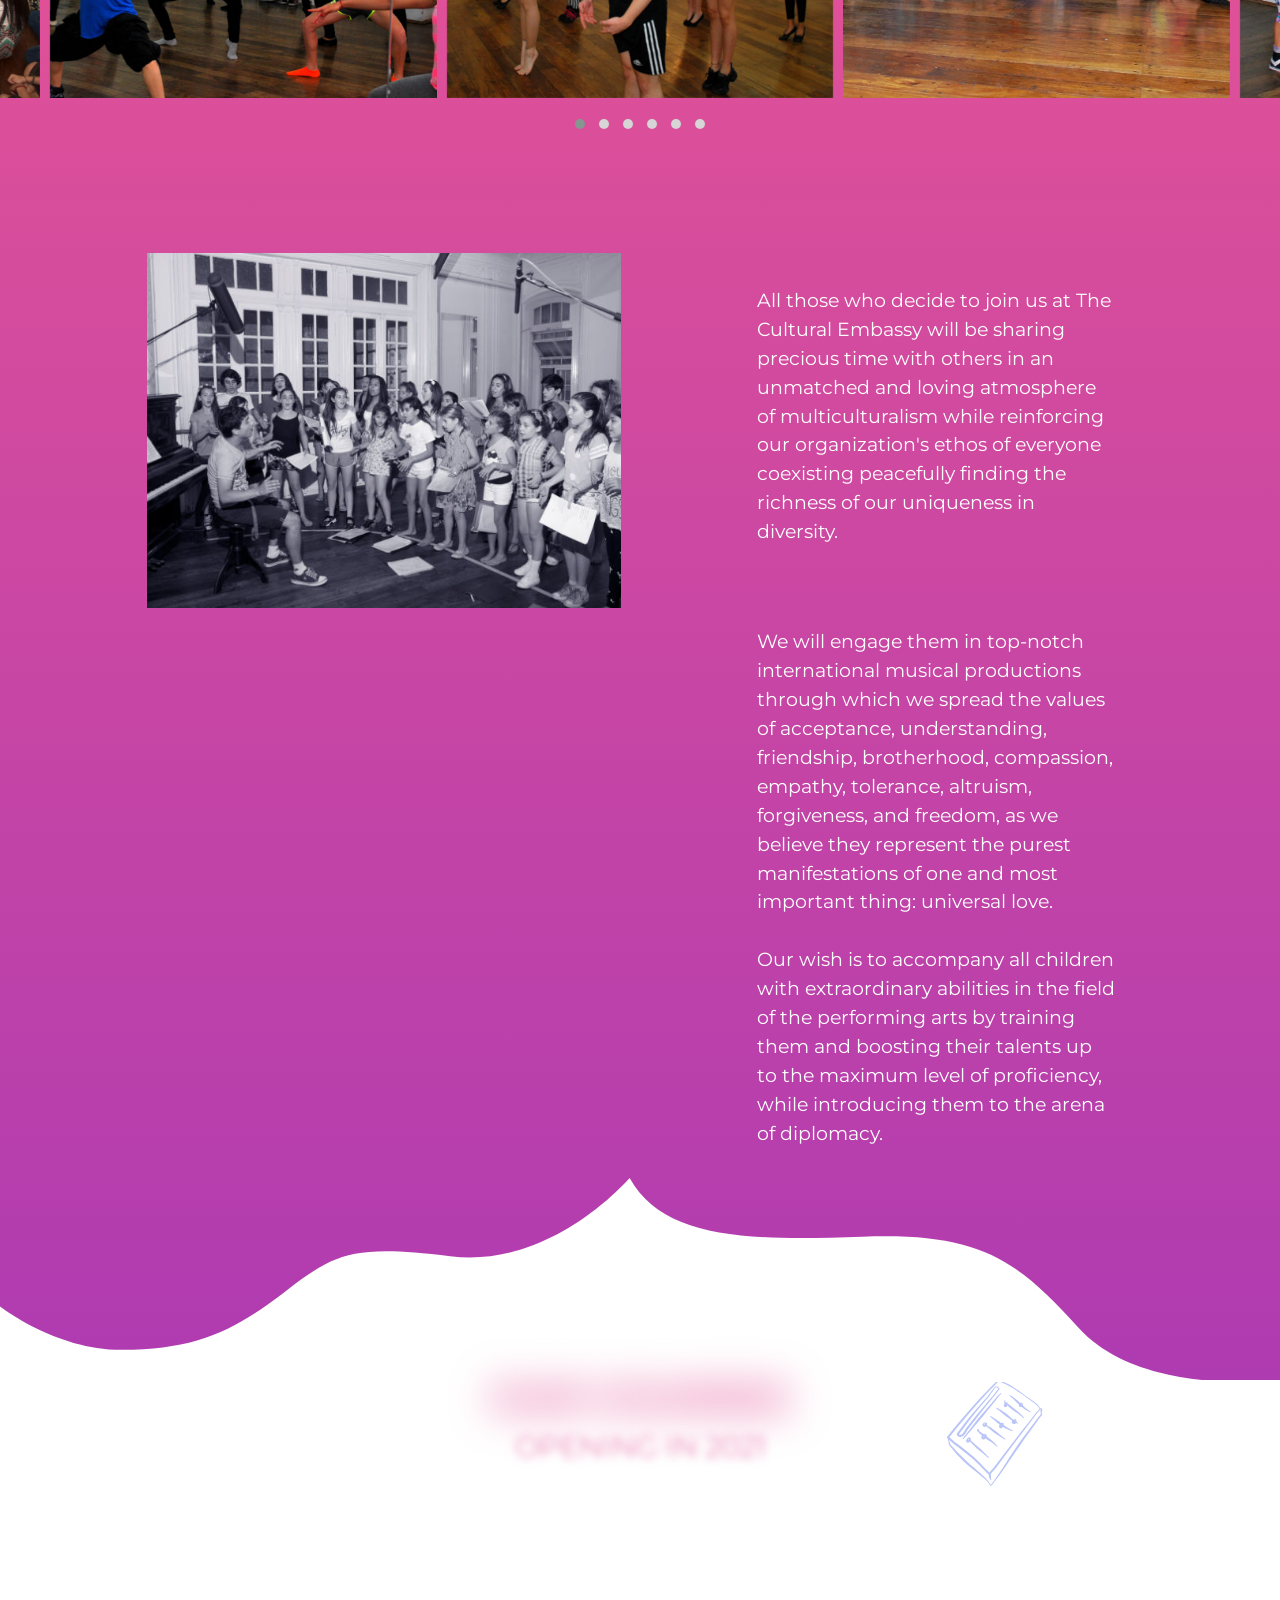
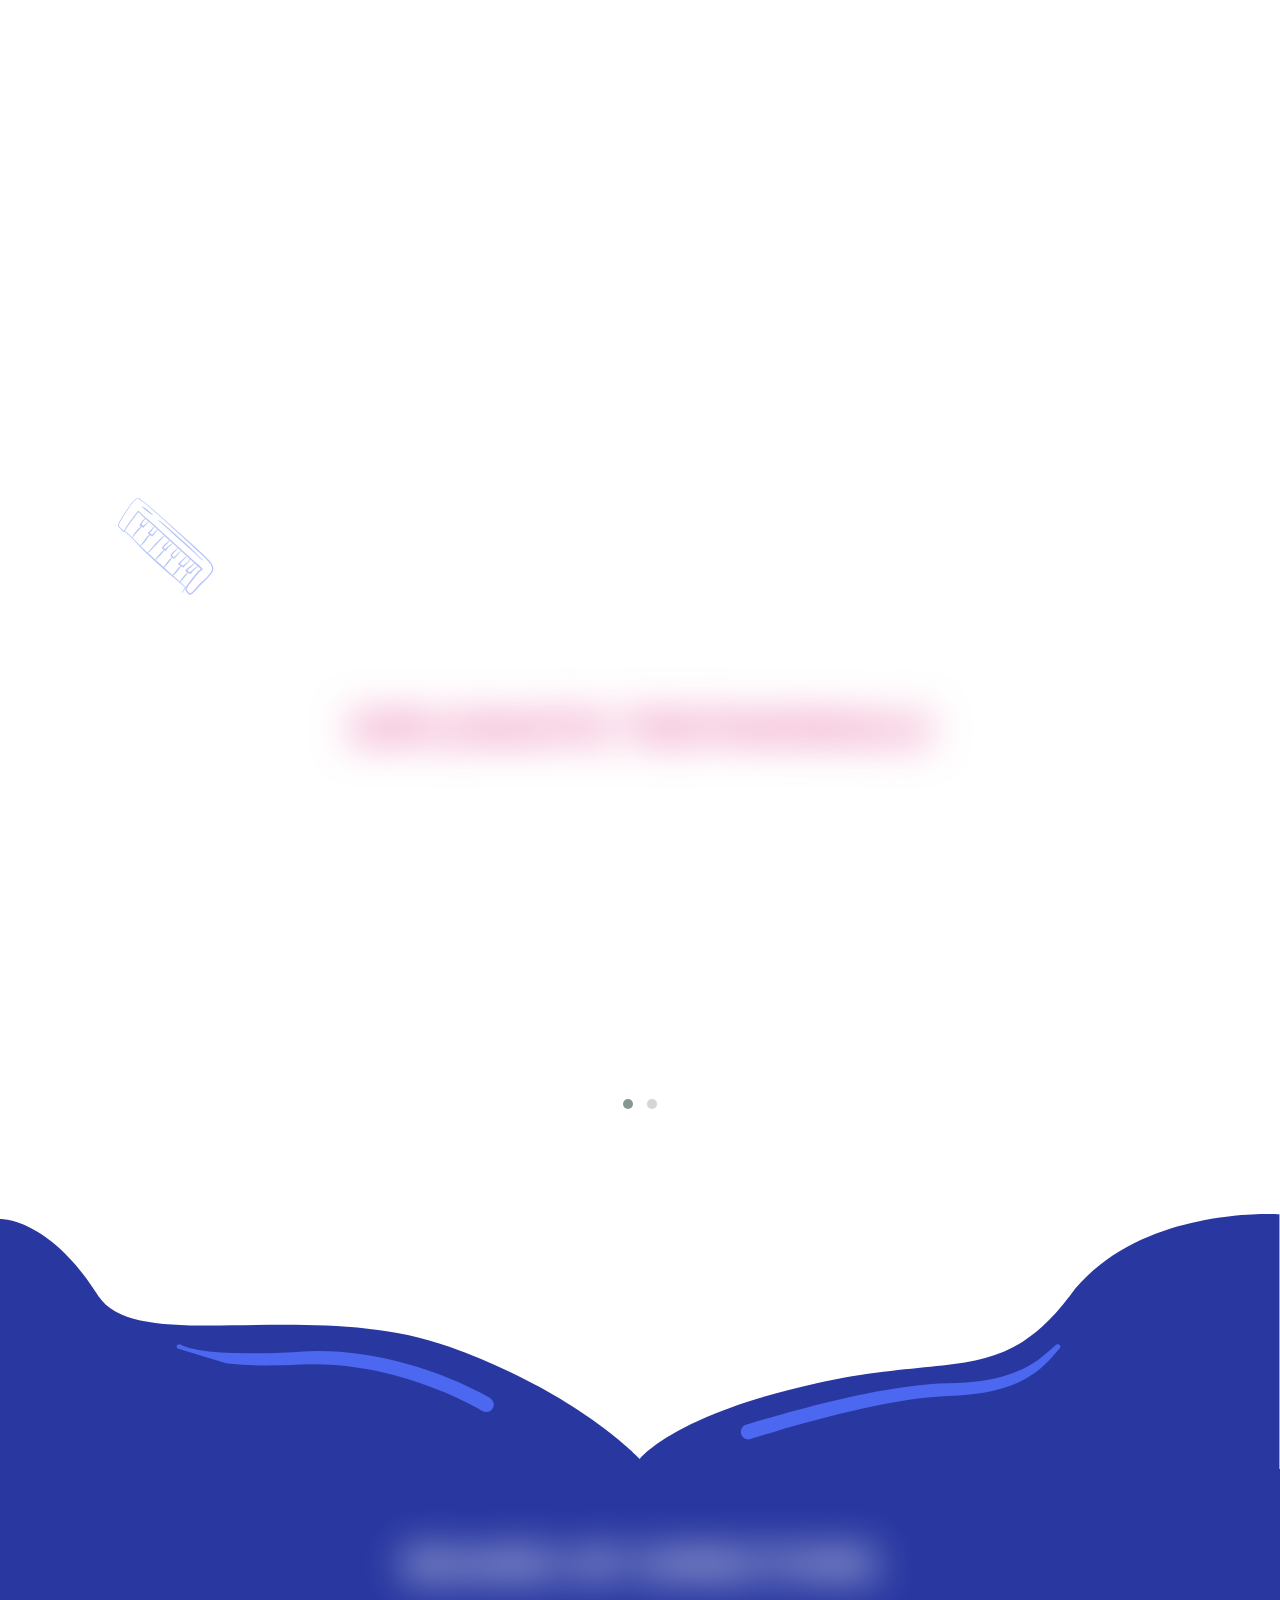
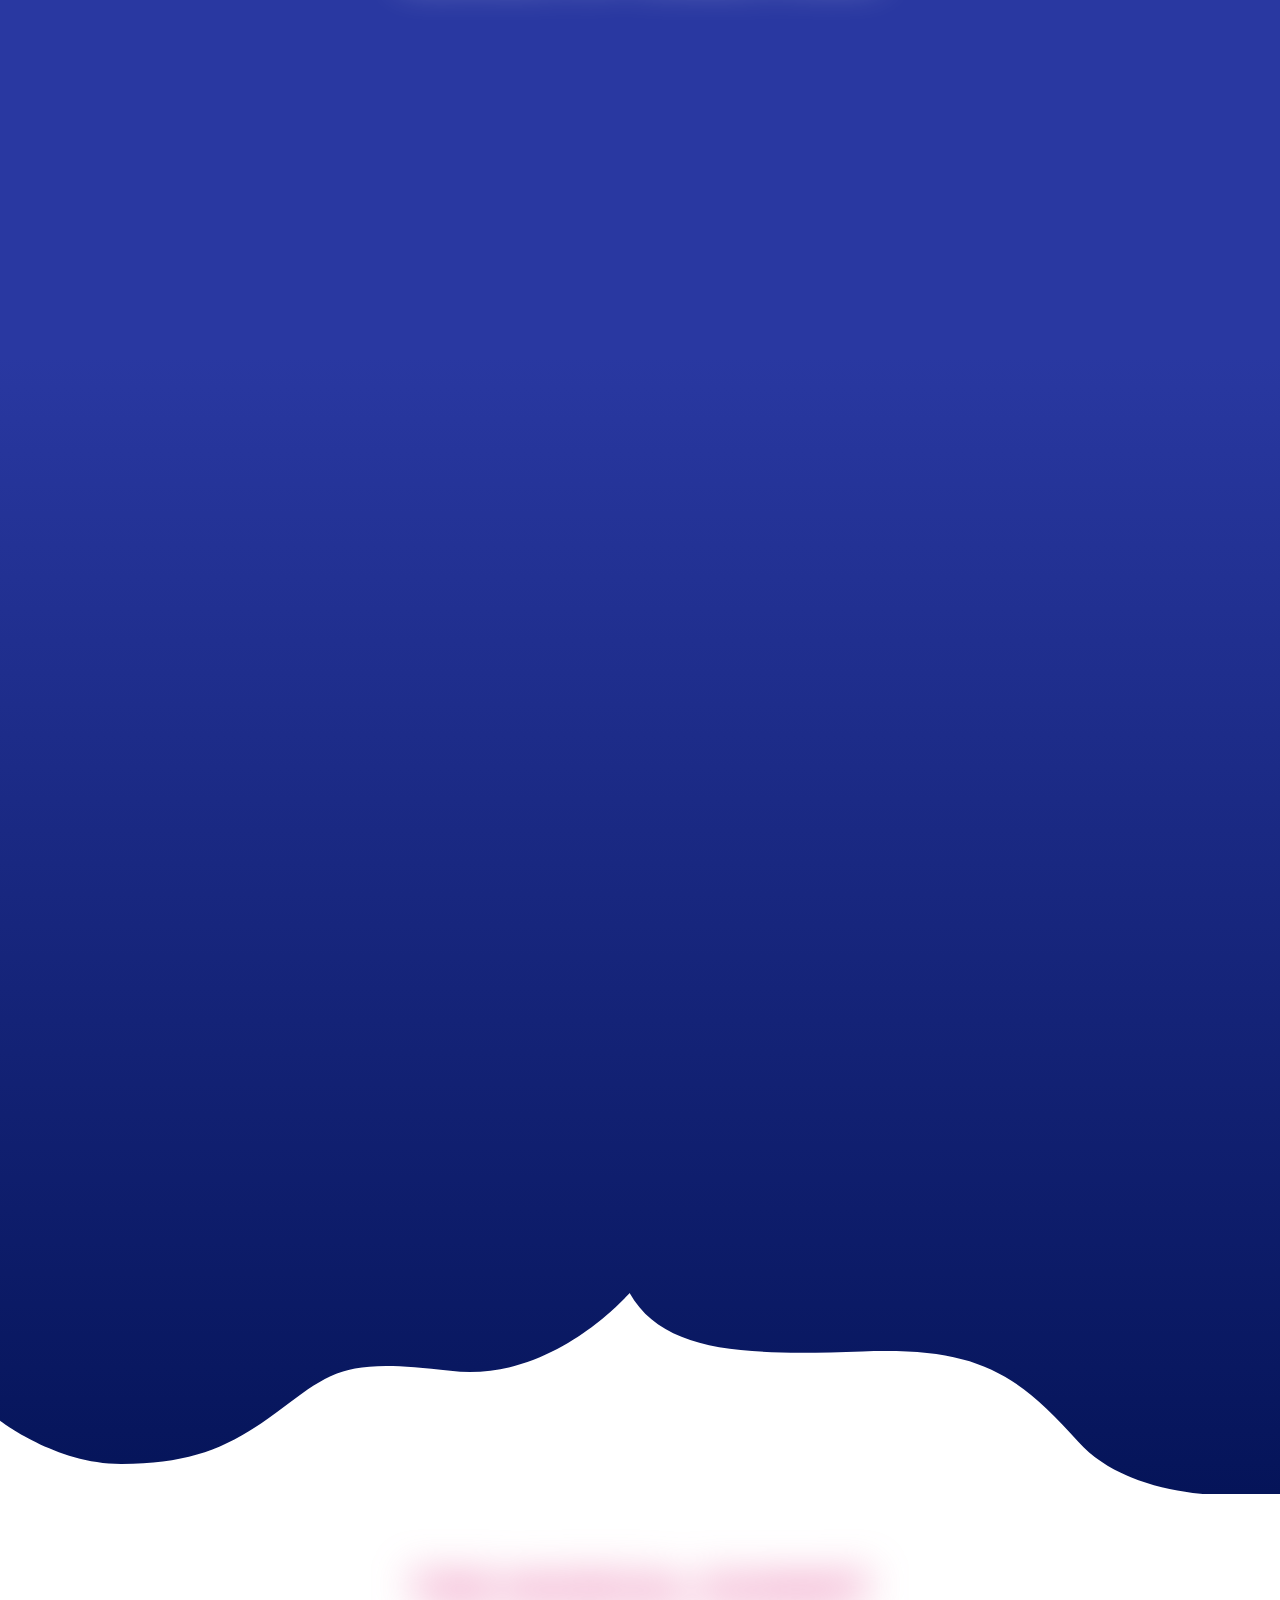
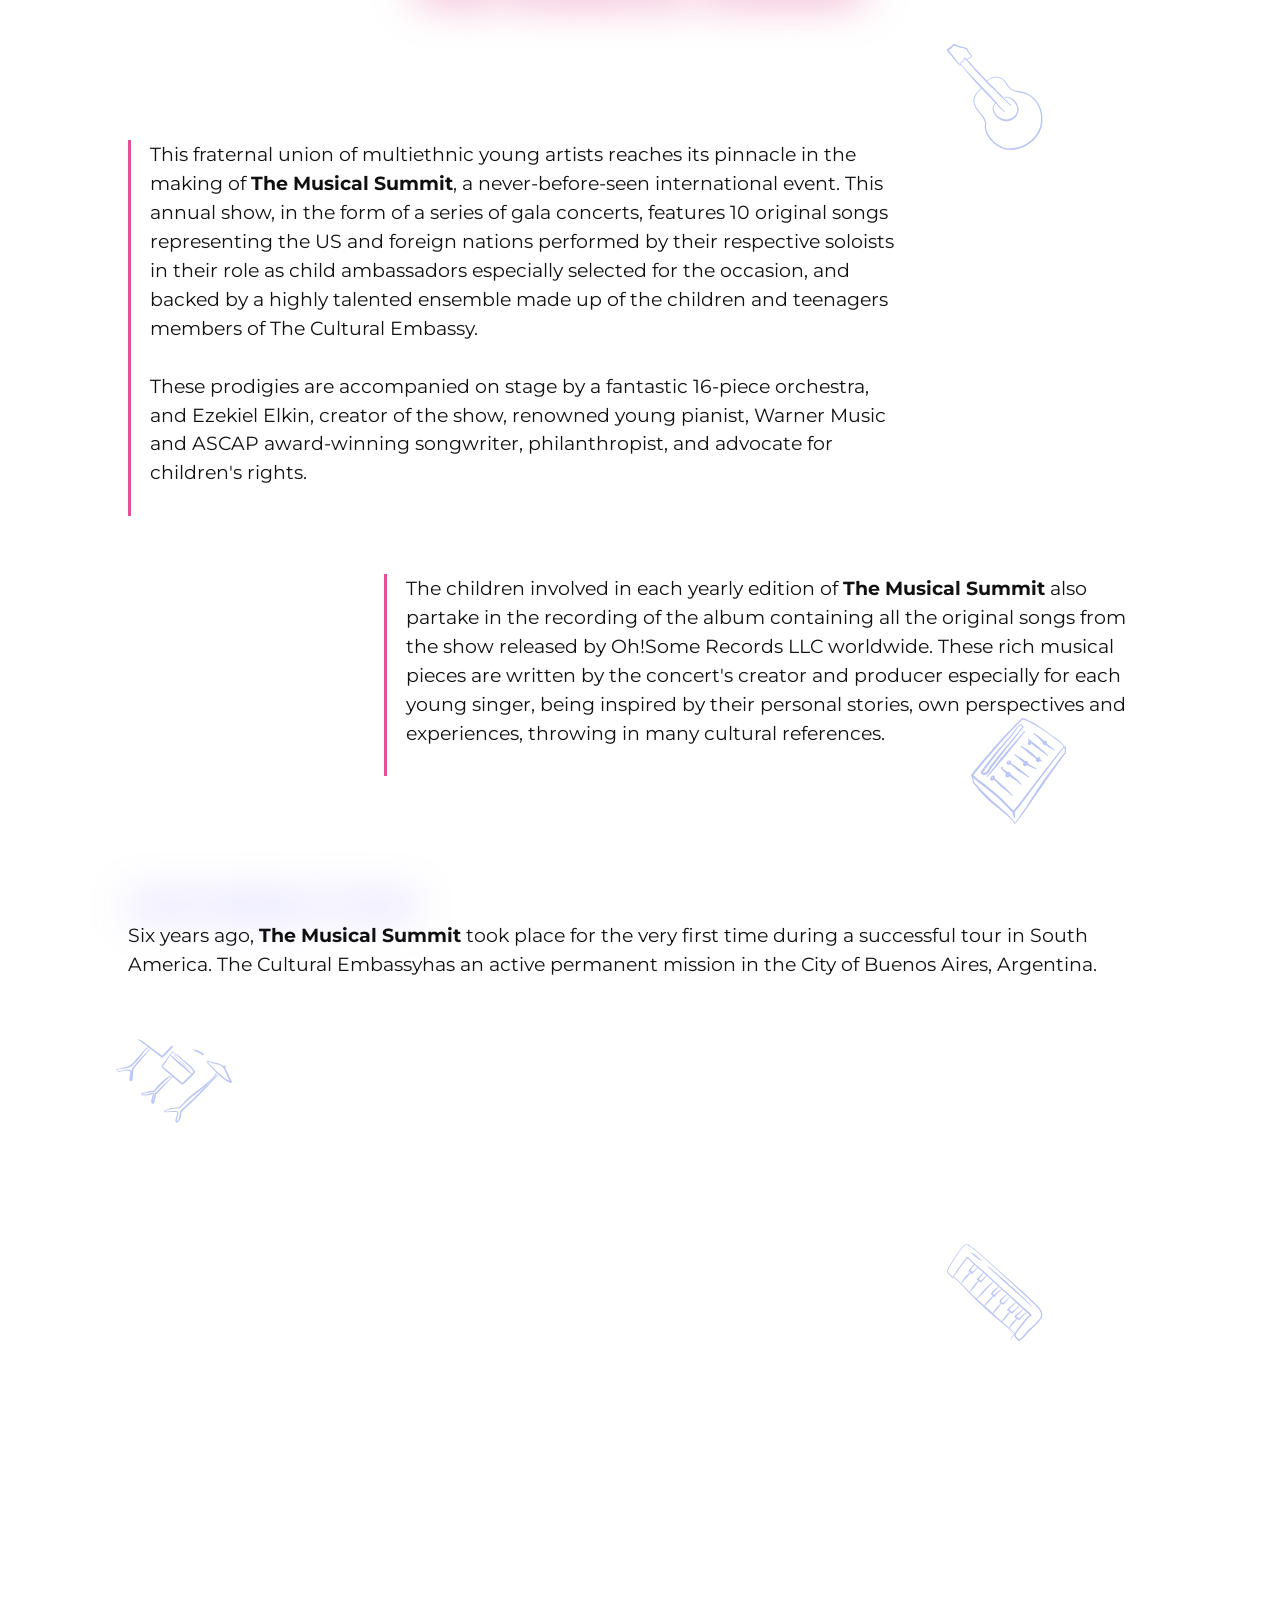
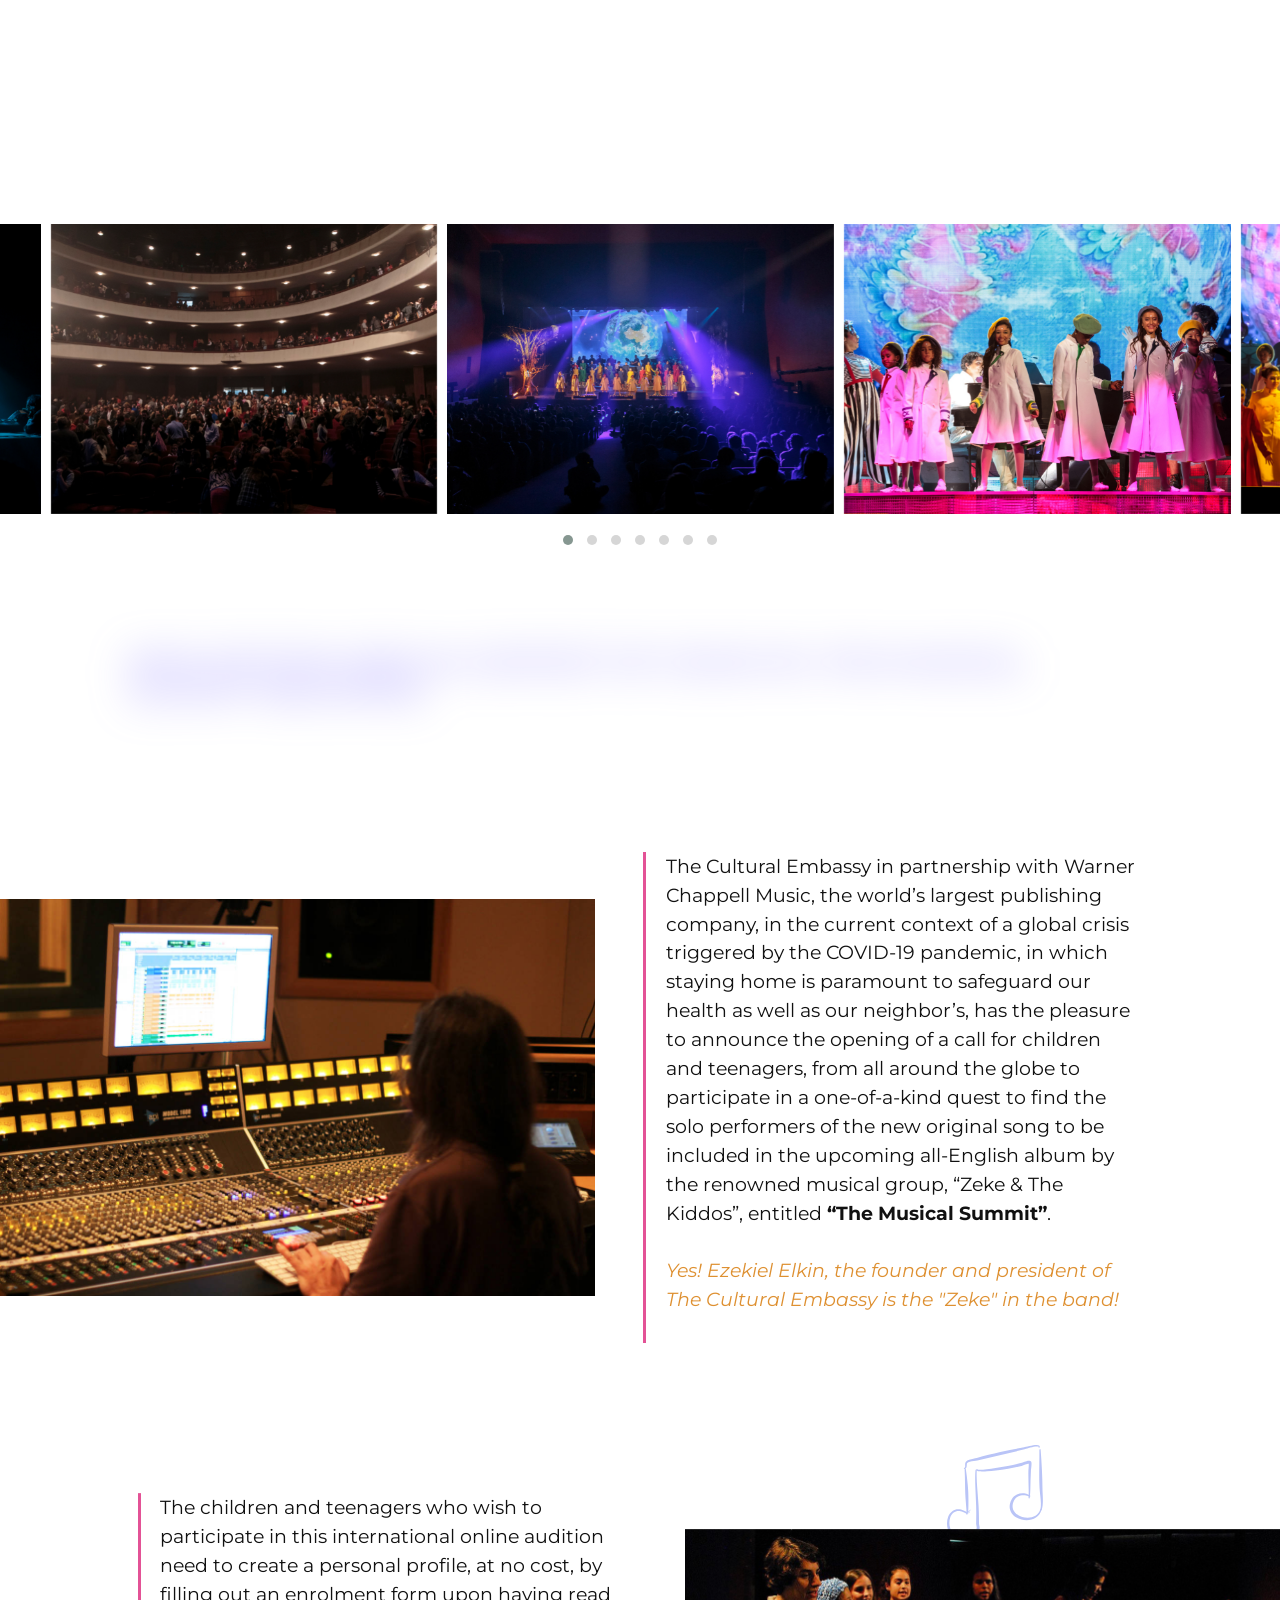
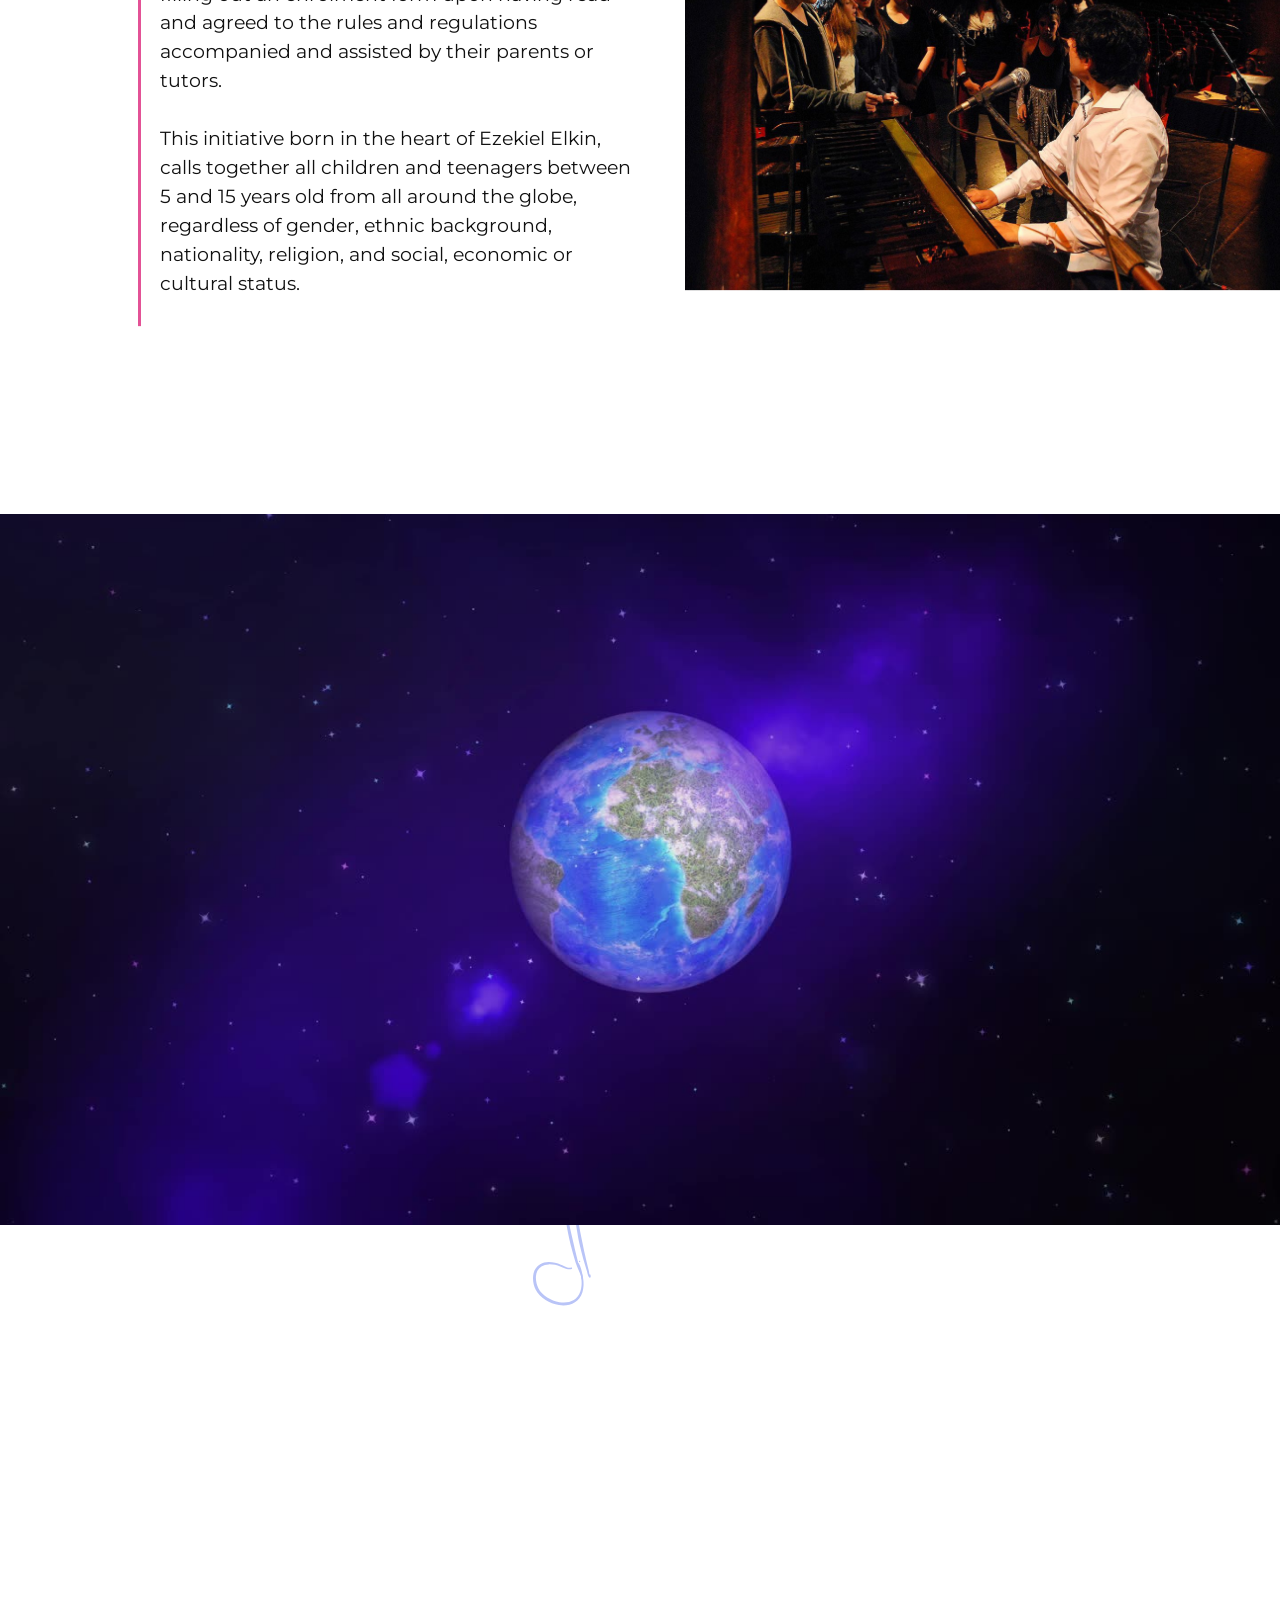
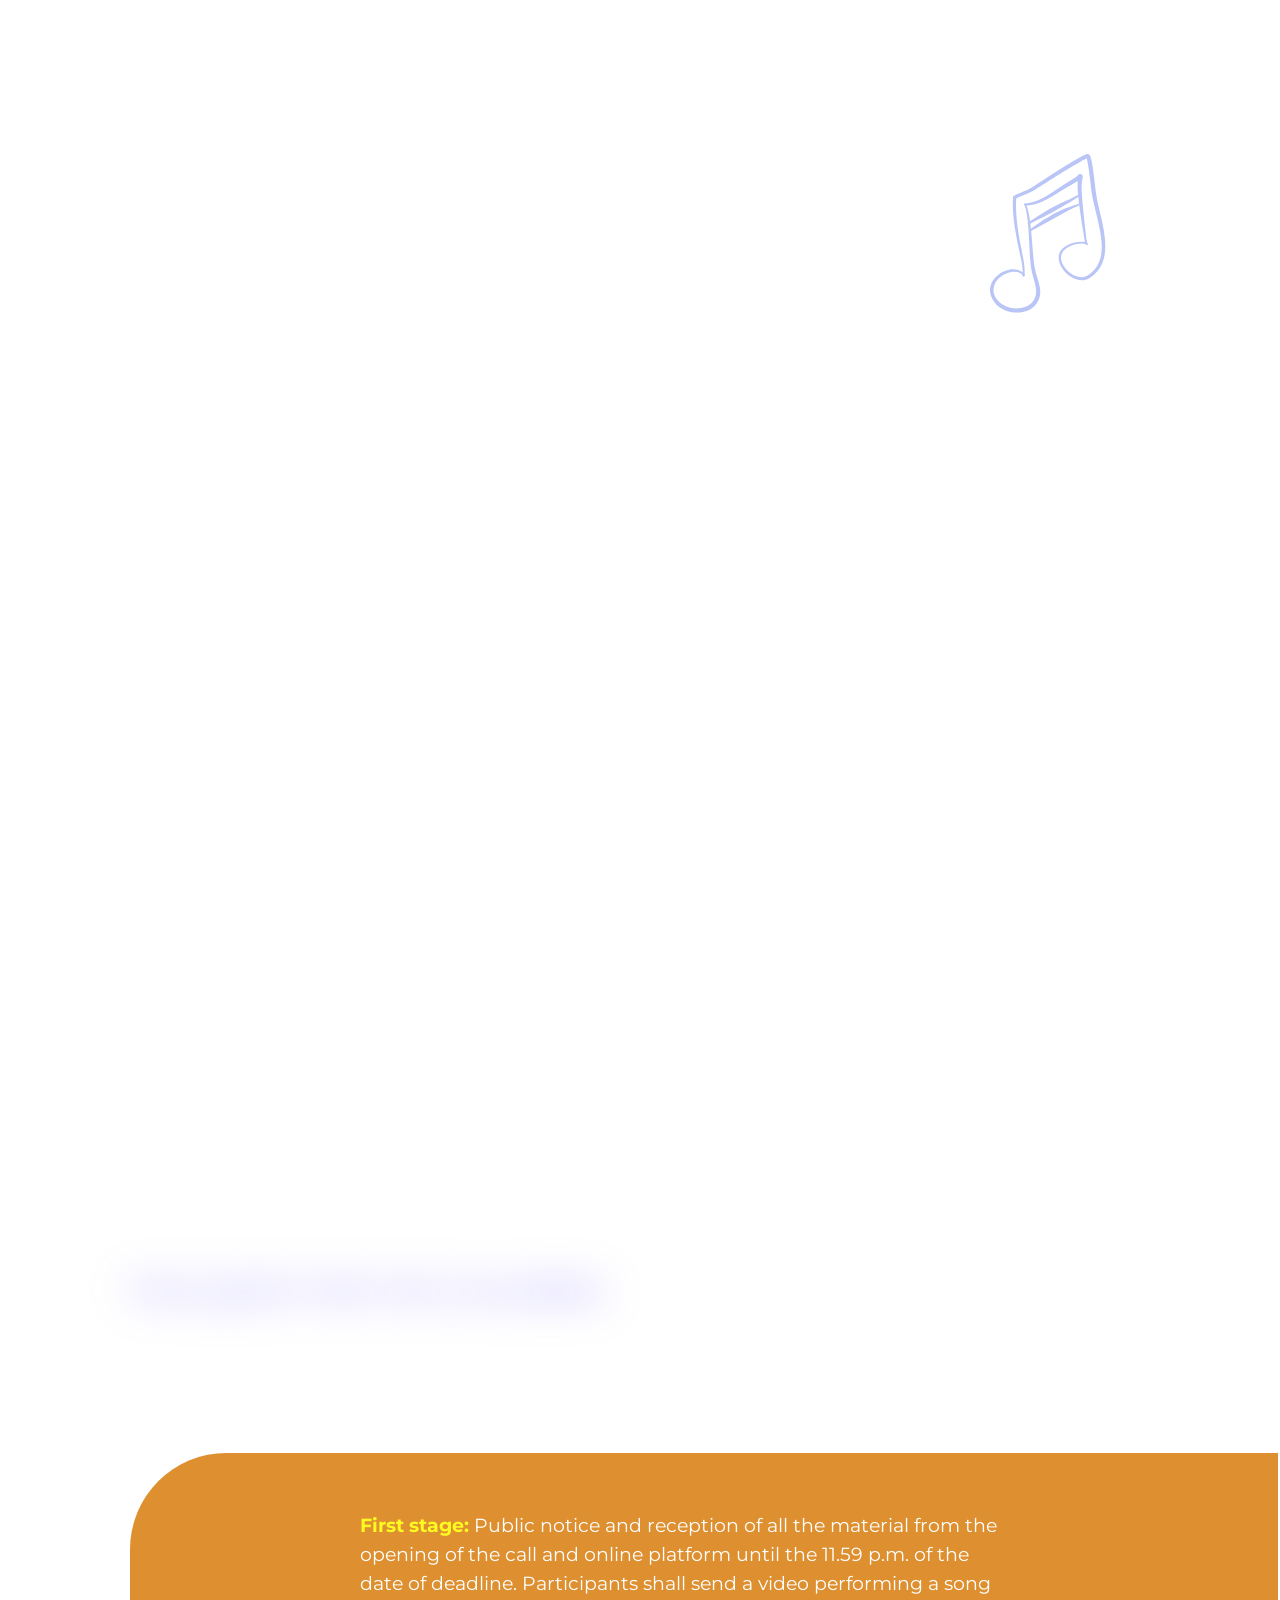
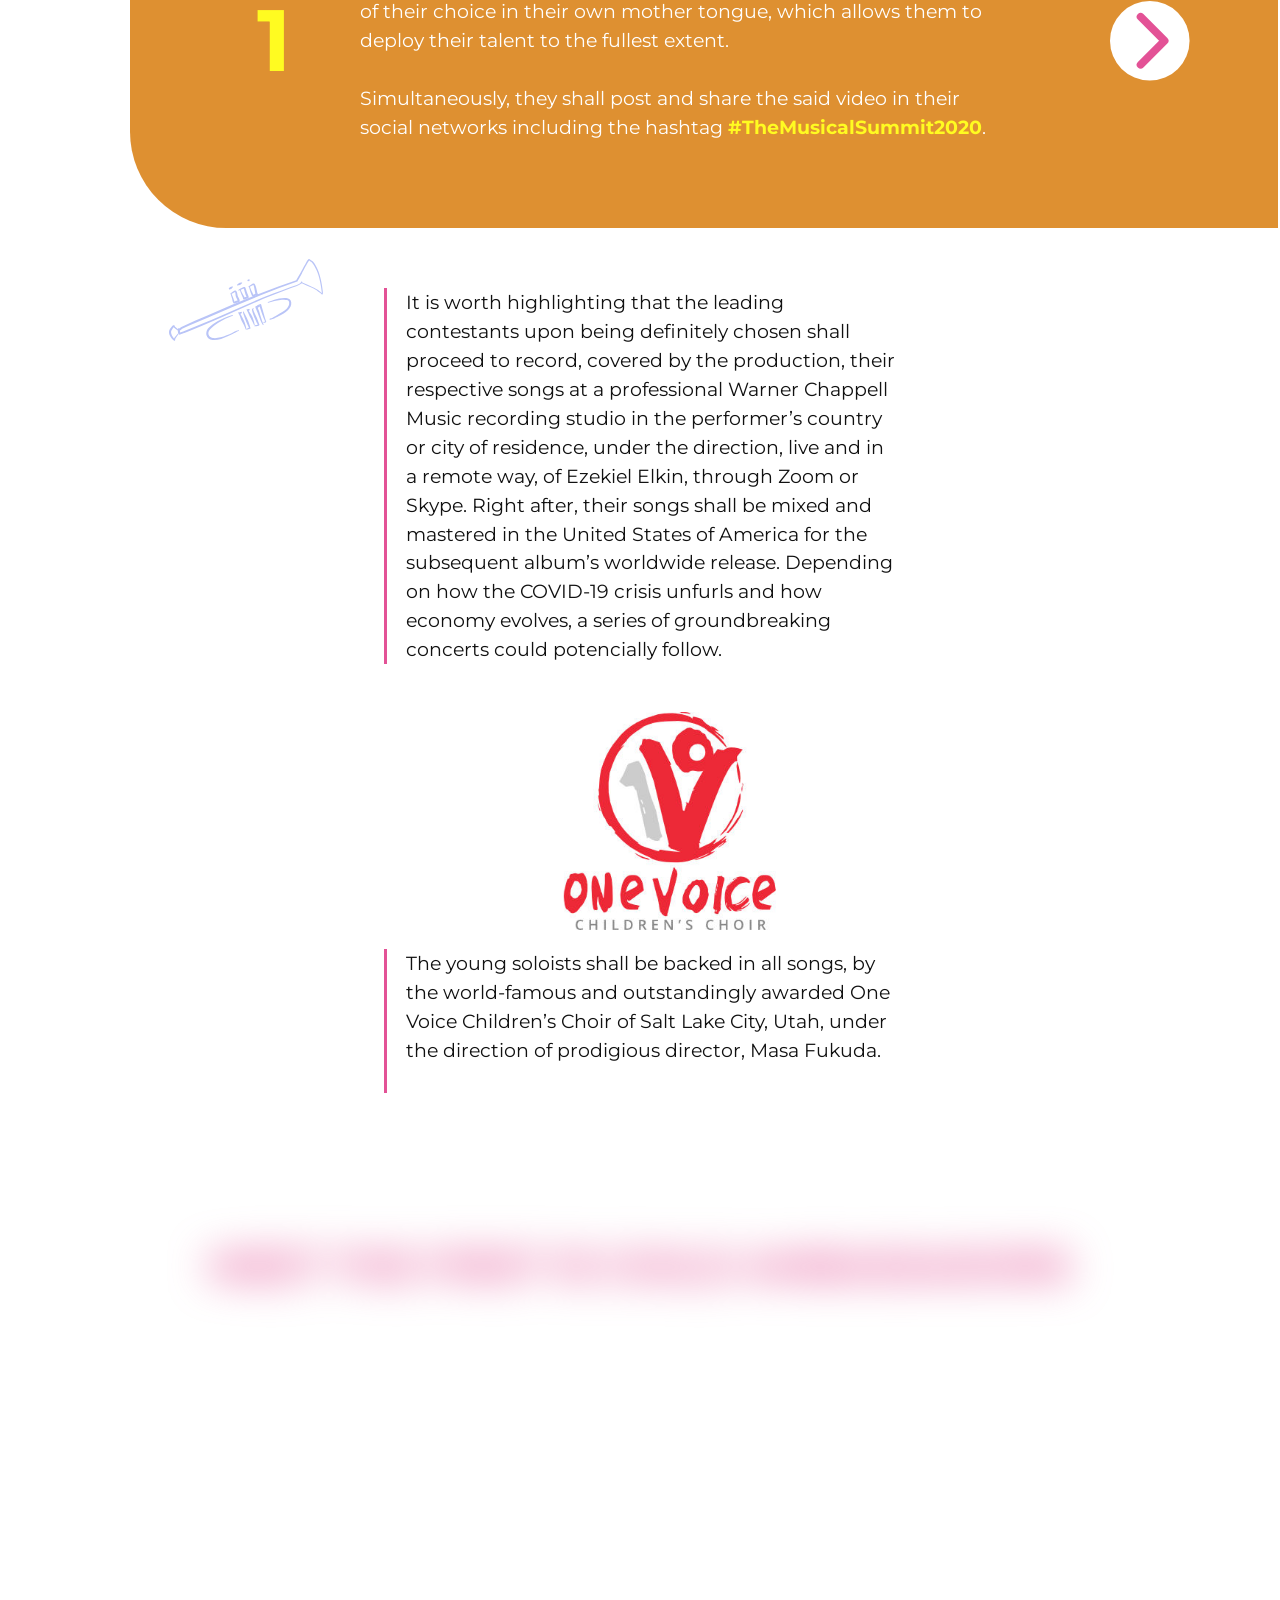
==== commit 53504cfb: "agregue lax.js" ====
--- a/index.html
+++ b/index.html
@@ -5,7 +5,7 @@
     <meta name="viewport" content="width=device-width, initial-scale=1.0" />
     <!-- <link rel="REL-FAV" href="/favicon.ico" type="image/vnd.microsoft.icon" sizes="16x16"> -->
     <link rel="icon" href="favicon-32x32.png" sizes="32x32" type="image/png">
-    <title>The cultural embassy</title>
+    <title>The Cultural Embassy</title>
     <!--------->
   
     <link
@@ -94,16 +94,16 @@
         <a href="#pie" class="btn">DONATE</a>
         <img src="img/warnerchappelLogo.jpg" alt="donate" />
         <ul>
-          <li>
+          <li class="lax" data-lax-preset-small="zoomIn">
             <a href="https://www.facebook.com/wochap/" target="_blank"><img src="img/facebook.svg" alt="facebook" /></a>
           </li>
-          <li>
+          <li class="lax" data-lax-preset-small="zoomIn">
             <a href="https://twitter.com/CulturalEmbassy" target="_blank"><img src="img/twitter.svg" alt="twitter" /></a>
           </li>
-          <li>
+          <li class="lax" data-lax-preset-small="zoomIn">
             <a href="https://www.instagram.com/theculturalembassy/" target="_blank"><img src="img/instagram.svg" alt="instagram" /></a>
           </li>
-          <li>
+          <li class="lax" data-lax-preset-small="zoomIn">
             <a href="https://www.youtube.com/user/PiggybackProductions/videos" target="_blank"><img src="img/youtube.svg" alt="youtube" /></a>
           </li>
         </ul>
@@ -132,7 +132,7 @@
       <div class="bandeja">
         <h1 class="lax" data-lax-preset="rightToLeft-0.05 blurIn-20">WHO WE ARE</h1>
 
-        <div id="a" class="lax" data-lax-preset_large="rightToLeft-0.05 ">
+        <div id="a" class="lax" data-lax-preset="lazy-50 fadeIn" data-lax-preset_large="rightToLeft-0.05 ">
           <p>
             “World Organization of Child Ambassadors of Peace”, also known as
             “The Cultural Embassy”, is a 501(c)(3) non-confessional,
@@ -157,7 +157,7 @@
           </p>
         </div>
 
-        <div id="b" class="lax" data-lax-preset_large="rightToLeft-0.03">
+        <div id="b" class="lax" data-lax-preset-small="driftLeft-10 fadeIn" data-lax-preset_large="rightToLeft-0.03">
           <p>
             Highlighting children's intellectual, spiritual, emotional, and
             artistic virtues is crucial for an enhanced, healthier and stronger
@@ -193,9 +193,9 @@
           src="https://via.placeholder.com/500x500"
           alt=""
         /> -->
-        <h1>THE CULTURAL EMBASSY</h1>
-        <h2>OPENING DOORS IN 2021</h2>
-        <p>
+        <h1 class="lax" data-lax-preset="rightToLeft-0.05 blurIn-20" >THE CULTURAL EMBASSY</h1>
+        <h2 class="lax" data-lax-preset="rightToLeft-0.04 blurIn-05">OPENING DOORS IN 2021</h2>
+        <p class="lax" data-lax-preset=" fadeOut ">
           The Cultural Embassy will be open for the entire community on a daily
           basis from Monday through Friday. Here, children and teenagers are
           professionally trained in a large and varied array of cultural and
@@ -225,16 +225,16 @@
       
       </div>
       <div id="columnasE" class="bandeja">
-        <img class="lazyload" src="img/hold.jpg" data-src="img/GaleriaCultural/gc18.jpg" alt="The cultural embassy" />
-        <p>
+        <img class="lazyload lax"  data-lax-opacity="vh 0, 0 1" data-lax-anchor="self" src="img/hold.jpg" data-src="img/GaleriaCultural/gc18.jpg" alt="The cultural embassy" />
+        <p  class="lax" data-lax-preset="driftLeft-40">
           All those who decide to join us at The Cultural Embassy will be
           sharing precious time with others in an unmatched and loving
           atmosphere of multiculturalism while reinforcing our organization's
           ethos of everyone coexisting peacefully finding the richness of our
           uniqueness in diversity.
         </p>
-        <img class="lazyload" src="img/hold.jpg" data-src="img/GaleriaCultural/gc1.jpg" alt="The cultural embassy" />
-        <p>
+        <img class="lazyload lax" data-lax-opacity="vh 0, 0 1" data-lax-anchor="self" src="img/hold.jpg" data-src="img/GaleriaCultural/gc1.jpg" alt="The cultural embassy" />
+        <p class="lax" data-lax-preset="driftLeft-40">
           We will engage them in top-notch international musical productions
           through which we spread the values of acceptance, understanding,
           friendship, brotherhood, compassion, empathy, tolerance, altruism,
@@ -251,11 +251,11 @@
 
 
     <section id="courses">
-      <h1 class="lax" data-lax-preset-x="lazy-20">OUR COURSES</h1>
-      <h2>OPENING IN 2021</h2>
+      <h1 class="lax" data-lax-preset="rightToLeft-0.05 blurIn-20">OUR COURSES</h1>
+      <h2 class="lax" data-lax-preset="rightToLeft-0.04 blurIn-05">OPENING IN 2021</h2>
     
       <div id="loscursos">
-        <div class="curso">
+        <div class="curso lax"  data-lax-scale="elh 1, vh 0 |  speed=0.6  " data-lax-anchor="self" >
           <img src="img/IconoTeatro.svg" alt="">
           <ul id="teatro">
             <h3>PERFORMING ARTS</h3>
@@ -268,7 +268,7 @@
           </ul>
         </div>
       
-        <div class="curso">
+        <div class="curso lax" data-lax-scale="elh 1, vh 0 |  speed=0.6 offset=100" data-lax-anchor="self">
           <img src="img/iconoDiplomacia.svg" alt="">
           <ul id="diplomacy">
             <h3>DIPLOMACY | HUMANITIES</h3>
@@ -281,7 +281,7 @@
           </ul>
         </div>
       
-        <div class="curso">
+        <div class="curso lax" data-lax-scale="elh 1, vh 0 |  speed=0.6 offset=200" data-lax-anchor="self">
           <img src="img/iconoCine.svg" alt="">
           <ul id="diplomacy">
             <h3>AUDIOVISUAL ARTS</h3>
@@ -297,11 +297,11 @@
         </div>
       </div>
     
-      <p>* Castilian, Portuguese, Italian, French, Russian, Hebrew, Arabic, Mandarin, Japanese, German, Dutch, Romanian, Gaelic (Irish and Scotish), Hindi.</p>
+      <p class="lax" class="lax" data-lax-preset="fadeIn" >* Castilian, Portuguese, Italian, French, Russian, Hebrew, Arabic, Mandarin, Japanese, German, Dutch, Romanian, Gaelic (Irish and Scotish), Hindi.</p>
     </section>
     
     <section id="diplomatic">
-      <h1>
+      <h1 class="lax" data-lax-preset="rightToLeft-0.05 blurIn-20">
         DIPLOMATIC TESTIMONIALS 
       </h1>
     
@@ -335,11 +335,11 @@
 
   
     <section id="board">
-      <h1>BOARD OF DIRECTORS</h1>
+      <h1 class="lax" data-lax-preset="rightToLeft-0.05 blurIn-20">BOARD OF DIRECTORS</h1>
       <div class="bandeja">
 
   
-        <div class="director">
+        <div class="director lax" data-lax-scale="elh 1, vh 0 |  speed=0.6 offset=200" data-lax-anchor="self"">
           <img src="img/Committee/Zeke.jpg" alt="Ezekiel Elkin">
         <div class="txt">
           <h3>Ezekiel Elkin</h3>
@@ -348,7 +348,7 @@
         </div>
 
 
-        <div class="director">
+        <div class="director lax" data-lax-scale="elh 1, vh 0 |  speed=0.6 offset=200" data-lax-anchor="self">
           <img src="img/Committee/DaviidAndrews.jpg" alt="David Andrews Rogers">
         <div class="txt">
           <h3>David Andrews Rogers</h3>
@@ -357,7 +357,7 @@
         </div>
         
      
-        <div class="director">
+        <div class="director lax" data-lax-scale="elh 1, vh 0 |  speed=0.6 offset=200" data-lax-anchor="self">
           <img src="img/Committee/gus.jpg" alt="Gustavo Wons">
         <div class="txt">
           <h3>Gustavo Wons</h3>
@@ -365,7 +365,7 @@
         </div>
         </div>
 
-        <div class="director">
+        <div class="director lax" data-lax-scale="elh 1, vh 0 |  speed=0.6 offset=200" data-lax-anchor="self">
           <img src="img/Committee/Solagne.jpg" alt="Solange Keoleyan">
         <div class="txt">
           <h3>Solange Keoleyan </h3>
@@ -373,7 +373,7 @@
         </div>
         </div>
 
-        <div class="director">
+        <div class="director lax" data-lax-scale="elh 1, vh 0 |  speed=0.6 offset=200" data-lax-anchor="self">
           <img src="img/Committee/inesOrelly.jpg" alt="Inés O'Relly">
         <div class="txt">
           <h3>Inés O'Relly</h3>
@@ -381,7 +381,7 @@
         </div>
         </div>
 
-        <div class="director">
+        <div class="director lax" data-lax-scale="elh 1, vh 0 |  speed=0.6 offset=200" data-lax-anchor="self">
           <img src="img/Committee/pablo.jpg" alt="Pablo Battaglia">
         <div class="txt">
           <h3>Pablo Battaglia </h3>
@@ -389,7 +389,7 @@
         </div>
         </div>
 
-        <div class="director">
+        <div class="director lax" data-lax-scale="elh 1, vh 0 |  speed=0.6 offset=200" data-lax-anchor="self">
           <img src="img/Committee/silvia.jpg" alt="Marcelo Gasio">
         <div class="txt">
           <h3>Silvia Minuchin </h3>
@@ -397,7 +397,7 @@
         </div>
         </div>
 
-        <div class="director">
+        <div class="director lax" data-lax-scale="elh 1, vh 0 |  speed=0.6 offset=200" data-lax-anchor="self">
           <img src="img/Committee/Kenneth.jpg" alt="nombre">
         <div class="txt">
           <h3>Kenneth Gainey</h3>
@@ -405,7 +405,7 @@
         </div>
         </div>
 
-        <div class="director">
+        <div class="director lax" data-lax-scale="elh 1, vh 0 |  speed=0.6 offset=200" data-lax-anchor="self">
           <img src="img/Committee/PeterThall.jpg" alt="Peter Thall">
         <div class="txt">
           <h3>Peter Thall </h3>
@@ -413,7 +413,7 @@
         </div>
         </div>
 
-        <div class="director">
+        <div class="director lax" data-lax-scale="elh 1, vh 0 |  speed=0.6 offset=200" data-lax-anchor="self">
           <img src="img/Committee/Ger.jpg" alt="Gerardo Gardelín">
         <div class="txt">
           <h3>Gerardo Gardelín </h3>
@@ -421,7 +421,7 @@
         </div>
         </div>
 
-        <div class="director">
+        <div class="director lax" data-lax-scale="elh 1, vh 0 |  speed=0.6 offset=200" data-lax-anchor="self">
           <img src="img/Committee/annie.jpg" alt="Annie López">
         <div class="txt">
           <h3>Annie López</h3>
@@ -429,7 +429,7 @@
         </div>
         </div>
 
-        <div class="director">
+        <div class="director lax" data-lax-scale="elh 1, vh 0 |  speed=0.6 offset=200" data-lax-anchor="self">
           <img src="img/Committee/VictorLeali.jpg" alt="Victor Leali">
         <div class="txt">
           <h3>Victor Leali </h3>
@@ -449,9 +449,9 @@
           src="https://via.placeholder.com/500x500"
           alt=""
         /> -->
-        <h1>THE MUSICAL SUMMIT</h1>
-
-        <div class="lineaLatP a">
+        <h1 class="lax" data-lax-preset="rightToLeft-0.05 blurIn-20">THE MUSICAL SUMMIT</h1>
+
+        <div class="lineaLatP a lax" data-lax-preset="eager-100" >
           <p>
             This fraternal union of multiethnic young artists reaches its
             pinnacle in the making of <b>The Musical Summit</b>, a never-before-seen
@@ -471,7 +471,7 @@
         
         </div>
 
-        <div class="lineaLatP b">
+        <div class="lineaLatP b lax" class="lineaLatP a lax" data-lax-preset="eager-50" >
         
 
           <p>
@@ -486,8 +486,8 @@
           </p>
         </div>
       </div>
-      <h3>OUR WORLD TOUR</h3>
-      <p>
+      <h3 class="lax" data-lax-preset=" blurIn-20 eager-100">OUR WORLD TOUR</h3>
+      <p class="lax"  data-lax-preset="eager-100" >
         Six years ago, <b>The Musical Summit</b> took place for the very first time
         during a successful tour in South America. The Cultural Embassyhas an
         active permanent mission in the City of Buenos Aires, Argentina.
@@ -524,13 +524,13 @@
         
       </div>
 
-      <h3>
+      <h3 class="lax" data-lax-preset=" blurIn-20 eager-100">
         NEW EDITION 2020 IN CONTEXT OF COVID-19 | THE MUSICAL SUMMIT RESHAPED
       </h3>
 
       <div class="c minmax">
         <img src="img/16.jpg" alt="" />
-        <div class="lineaLatP">
+        <div class="lineaLatP lax" data-lax-preset="eager-100">
           <p>
             The Cultural Embassy in partnership with Warner Chappell Music, the
             world’s largest publishing company, in the current context of a
@@ -552,7 +552,7 @@
         </div>
       </div>
 
-      <div class="d minmax">
+      <div class="d minmax lax"  data-lax-preset-small="fadeIn | offset=500" data-lax-preset="eager-100">
         <div class="lineaLatP">
           <p>
             The children and teenagers who wish to participate in this
@@ -604,7 +604,7 @@
     
 
       <div class="e">
-        <h3>THE QUEST FOR THE CHILDREN</h3>
+        <h3 class="lax" data-lax-preset=" blurIn-20 eager-100">THE QUEST FOR THE CHILDREN</h3>
         <!-- <div class="lineaLatP">
           <p>
             The children and teenagers who wish to participate in this
@@ -623,7 +623,7 @@
       </div>
 <div id="relativo">
  
-  <div id="sliderMusical" class="owl-carousel owl-theme">
+  <div id="sliderMusical" class="owl-carousel owl-theme lax" data-lax-preset-large="leftToRight-0.09">
         
     <div class="recuadro">
       <div class="numero">
@@ -697,12 +697,12 @@
       <!-- fin slider musical -->
 
       <div class="bandeja finMusical">
-        <p class="lineaLatP">
+        <p class="lineaLatP lax"  data-lax-preset="eager-100">
           It is worth highlighting that the leading contestants upon being definitely chosen shall proceed to record, covered by the production, their respective songs at a professional Warner Chappell Music recording studio in the performer’s country or city of residence, under the direction, live and in a remote way, of Ezekiel Elkin, through Zoom or Skype. Right after, their songs shall be mixed and mastered in the United States of America for the subsequent album’s worldwide release. Depending on how the COVID-19 crisis unfurls and how economy evolves, a series of groundbreaking concerts could potencially follow.
         </p>
-        <img class="logosExtras" src="img/oneVoiceLogo.jpg" alt="one voice">
+        <img class="logosExtras lax"data-lax-preset="fadeIn leftToRight-0.05" src="img/oneVoiceLogo.jpg" alt="one voice">
         <div class="lineaLatP">
-          <p>
+          <p >
             The young soloists shall be backed in all songs, by the world-famous and outstandingly awarded One Voice Children’s Choir of Salt Lake City, Utah, under the direction of prodigious director, Masa Fukuda.
           </p>
           <!-- <p>
@@ -714,15 +714,15 @@
     </section>
 
     <section id="meet">
-      <h1>MEET THE FIRST 10 CHILD AMBASSADORS</h1>
+      <h1 class="lax" data-lax-preset=" blurIn-20 eager-100">MEET THE FIRST 10 CHILD AMBASSADORS</h1>
       <div class="bandeja">
       
-<div class="nino">
+<div class="nino lax" data-lax-preset="fadeIn eager-50 zoomIn |  speed=0.6 offset=800">
   <img
-  src="img/ChildAmbassadors/argentina.jpg"
+  src="img/ChildAmbassadors/argentina.jpg" class="lax" data-lax-preset="spinIn-45"
 />
 <div class="pais">
-  <img class="flag" src="https://www.countryflags.io/ar/flat/64.png"><br>
+  <img class="flag" src="https://www.countryflags.io/ar/flat/64.png" ><br>
   ARGENTINA
 </div>
 <div class="nombre">
@@ -734,9 +734,9 @@
 </div>
 </div>
 
-<div class="nino">
+<div class="nino lax" data-lax-preset="fadeIn zoomIn |  speed=0.6 offset=350">
   <img
-  src="img/ChildAmbassadors/china.jpg"
+  src="img/ChildAmbassadors/china.jpg" class="lax" data-lax-preset="spinIn-45"
 />
 <div class="pais">
   <img class="flag" src="https://www.countryflags.io/cn/flat/64.png"><br>
@@ -751,9 +751,9 @@
 </div>
 </div>
 
-<div class="nino">
+<div class="nino lax" data-lax-preset="fadeIn eager-50 zoomIn |  speed=0.6 " >
   <img
-  src="img/ChildAmbassadors/mexico.jpg"
+  src="img/ChildAmbassadors/mexico.jpg" class="lax" data-lax-preset="spinIn-45"
 />
 <div class="pais">
   <img class="flag" src="https://www.countryflags.io/mx/flat/64.png"><br>
@@ -768,9 +768,9 @@
 </div>
 </div>
 
-<div class="nino">
+<div class="nino lax" data-lax-preset="fadeIn eager-50 zoomIn |  speed=0.6">
   <img
-  src="img/ChildAmbassadors/israel.jpg"
+  src="img/ChildAmbassadors/israel.jpg" class="lax" data-lax-preset="spinIn-45"
 />
 <div class="pais">
   <img class="flag" src="https://www.countryflags.io/il/flat/64.png"><br>
@@ -785,9 +785,9 @@
 </div>
 </div>
 
-<div class="nino">
+<div class="nino lax" data-lax-preset="fadeIn zoomIn |  speed=0.6">
   <img
-  src="img/ChildAmbassadors/australia.jpg"
+  src="img/ChildAmbassadors/australia.jpg" class="lax" data-lax-preset="spinIn-45"
 />
 <div class="pais">
   <img class="flag" src="https://www.countryflags.io/us/flat/64.png"><br>
@@ -802,9 +802,9 @@
 </div>
 </div>
 
-<div class="nino">
+<div class="nino lax" data-lax-preset="fadeIn eager-50 zoomIn |  speed=0.6">
   <img
-  src="img/ChildAmbassadors/brazil.jpg"
+  src="img/ChildAmbassadors/brazil.jpg" class="lax" data-lax-preset="spinIn-45"
 />
 <div class="pais">
   <img class="flag" src="https://www.countryflags.io/br/flat/64.png"><br>
@@ -819,9 +819,9 @@
 </div>
 </div>
 
-<div class="nino">
+<div class="nino lax" data-lax-preset="fadeIn eager-50 zoomIn |  speed=0.6">
   <img
-  src="img/ChildAmbassadors/nigeria.jpg"
+  src="img/ChildAmbassadors/nigeria.jpg" class="lax" data-lax-preset="spinIn-45"
 />
 <div class="pais">
   <img class="flag" src="https://www.countryflags.io/ng/flat/64.png"><br>
@@ -836,9 +836,9 @@
 </div>
 </div>
 
-<div class="nino">
+<div class="nino lax" data-lax-preset="fadeIn  zoomIn |  speed=0.6">
   <img
-  src="img/ChildAmbassadors/usa.jpg"
+  src="img/ChildAmbassadors/usa.jpg" class="lax" data-lax-preset="spinIn-45"
 />
 <div class="pais">
   <img class="flag" src="https://www.countryflags.io/au/flat/64.png"><br>
@@ -853,9 +853,9 @@
 </div>
 </div>
 
-<div class="nino">
+<div class="nino lax" data-lax-preset="fadeIn eager-50 zoomIn |  speed=0.6">
   <img
-  src="img/ChildAmbassadors/italia.jpg"
+  src="img/ChildAmbassadors/italia.jpg" class="lax" data-lax-preset="spinIn-45"
 />
 <div class="pais">
   <img class="flag" src="https://www.countryflags.io/it/flat/64.png"><br>
@@ -870,9 +870,9 @@
 </div>
 </div>
 
-<div class="nino">
+<div class="nino lax" data-lax-preset="fadeIn eager-50 zoomIn |  speed=0.6">
   <img
-  src="img/ChildAmbassadors/grecia.jpg"
+  src="img/ChildAmbassadors/grecia.jpg" class="lax" data-lax-preset="spinIn-45"
 />
 <div class="pais">
   <img class="flag" src="https://www.countryflags.io/gr/flat/64.png"><br>
@@ -893,30 +893,30 @@
 
     <section id="comite">
       <img src="img/comiteCopete.svg" alt="">
-      <h1>MEET THE SELECTION COMMITTEE</h1>
+      <h1 class="lax" data-lax-preset="rightToLeft-0.03 blurIn-20">MEET THE SELECTION COMMITTEE</h1>
      <div class="bandeja">
       
-      <div class="elcomite">
-        <img src="img/Committee/Zeke.jpg" alt="Nombre">
+      <div class="elcomite lax" data-lax-scale="elh 1, vh 0 |  speed=0.6  " data-lax-anchor="self">
+        <img src="img/Committee/Zeke.jpg" alt="Ezekiel Elkin">
         <h3>Ezekiel Elkin</h3>
       </div>
-       <div class="elcomite">
-        <img src="img/Committee/inesOrelly.jpg" alt="Nombre">
+       <div class="elcomite lax" data-lax-scale="elh 1, vh 0 |  speed=0.7  " data-lax-anchor="self">
+        <img src="img/Committee/inesOrelly.jpg" alt="Ines O'Relly">
         <h3>Ines O'Relly</h3>
       </div>
-      <div class="elcomite">
-        <img src="img/Committee/Ger.jpg" alt="Nombre">
+      <div class="elcomite lax" data-lax-scale="elh 1, vh 0 |  speed=0.6  " data-lax-anchor="self">
+        <img src="img/Committee/Ger.jpg" alt="Gerardo Gardelín">
         <h3>Gerardo Gardelín</h3>
       </div>
-      <div class="elcomite">
-        <img src="img/Committee/Marcelo.jpg" alt="Nombre">
+      <div class="elcomite lax" data-lax-scale="elh 1, vh 0 |  speed=0.8  " data-lax-anchor="self">
+        <img src="img/Committee/Marcelo.jpg" alt="Marcelo Gasio">
         <h3>Marcelo Gasio</h3>
       </div>
-      <div class="elcomite">
-        <img src="img/Committee/Kenneth.jpg" alt="Nombre">
+      <div class="elcomite lax" data-lax-scale="elh 1, vh 0 |  speed=0.9  " data-lax-anchor="self">
+        <img src="img/Committee/Kenneth.jpg" alt="Kenneth Gainey">
         <h3>Kenneth Gainey</h3>
       </div>
-      <div class="elcomite">
+      <div class="elcomite lax" data-lax-scale="elh 1, vh 0 |  speed=1  " data-lax-anchor="self">
         <img src="https://via.placeholder.com/500x500" alt="Nombre">
         <h3>Joe Doe</h3>
       </div>
@@ -926,10 +926,10 @@
 
     <section id="forma">
       <div class="bandeja">
-        <div id="canciones">
-          <h2>SONGS TO BE INCLUDED IN THE UPCOMING
+        <div id="canciones" class="lax" data-lax-preset="eager-100">
+          <h2 class="lax" data-lax-preset="blurIn-20">SONGS TO BE INCLUDED IN THE UPCOMING
             ALL-ENGLISH ZEKE & THE KIDDOS ALBUM</h2>
-          <ul class="lineaLatP">
+          <ul class="lineaLatP lax" data-lax-preset="leftToRight-0.03">
   <li>1. CHILDHOOD SPARK</li>
   <li>2. THE LAND OF THE FREEDOM (USA)</li>
   <li>3. VLAD,  VERY VAMPIRE (ROMANIA)</li>
@@ -942,20 +942,20 @@
   <li>10. ONE WORLD FOR ALL</li>
           </ul>
           <div id="album">
-            <img src="img/zekeAlbum.jpg" alt="Zeke & the kiddos">
+            <img src="img/zekeAlbum.jpg" class="lax" data-lax-preset="zoomIn" alt="Zeke & the kiddos">
             
          <div id="stream">
            <h3>Listen to the album from our South American tour</h3>
           <p>Available on:</p>
           
-          <a href="https://us.napster.com/artist/zeke-and-the-kiddos/album/wunderkindz" target="_blank"><img src="img/Napster-head-b_w-logo.svg" ></a>
-          <a href="https://open.spotify.com/artist/01gvXhNaQ8jnSh3MI5Q4Ne" target="_blank"><img src="img/spootify.svg" ></a>
-          <a href="https://soundcloud.com/zekethekiddos" target="_blank"><img src="img/soundcloud.svg"></a>
-          <a href="https://www.amazon.com/-/es/Zeke-Kiddos/dp/B073KS4L84" target="_blank"><img src="img/amazonMusic.svg" ></a>
-          <a href='https://play.google.com/store/music/artist/Zeke_The_Kiddos?id=Az45soarn5xkoib4lfovifjoz5u' target="_blank"><img alt='Get it on Google Play'src='https://play.google.com/intl/en_us/badges/static/images/badges/en_badge_web_generic.png'/></a>
-          <a href="https://play.anghami.com/song/24087174?lang=fr" target="_blank"><img src="img/anghami-logo-colored.png" alt="anghami"></a>
-          <a href="https://www.deezer.com/es/album/43758081" target="_blank"><img src="img/Deezer_Logo_RVB_Black.svg" ></a>
-          <a href="https://music.apple.com/us/artist/zeke-the-kiddos/1253511383" target="_blank"><img src="img/appleMusic.svg" ></a>
+          <a href="https://us.napster.com/artist/zeke-and-the-kiddos/album/wunderkindz" target="_blank"><img class="lax" data-lax-translate-y=" vh 0, elh 30 |  speed=0.6 " data-lax-anchor="self" src="img/Napster-head-b_w-logo.svg" ></a>
+          <a href="https://open.spotify.com/artist/01gvXhNaQ8jnSh3MI5Q4Ne" target="_blank"><img class="lax" data-lax-translate-y=" vh 30, elh 0 |  speed=0.6 " data-lax-anchor="self" src="img/spootify.svg" ></a>
+          <a href="https://soundcloud.com/zekethekiddos" target="_blank"><img class="lax" data-lax-translate-y=" vh 0, elh 30 |  speed=0.6 " data-lax-anchor="self" src="img/soundcloud.svg"></a>
+          <a href="https://www.amazon.com/-/es/Zeke-Kiddos/dp/B073KS4L84" target="_blank"><img class="lax" data-lax-translate-y=" vh 30, elh 0 |  speed=0.6 " data-lax-anchor="self" src="img/amazonMusic.svg" ></a>
+          <a href='https://play.google.com/store/music/artist/Zeke_The_Kiddos?id=Az45soarn5xkoib4lfovifjoz5u' target="_blank"><img class="lax" data-lax-translate-y="vh 0, elh 30 |  speed=0.6 " data-lax-anchor="self" src="img/en_badge_web_generic.png" alt='Get it on Google Play'/></a>
+          <a href="https://play.anghami.com/song/24087174?lang=fr" target="_blank"><img class="lax" data-lax-translate-y=" vh 30, elh 0 |  speed=0.6 "" data-lax-anchor="self" src="img/anghami-logo-colored.png" alt="anghami"></a>
+          <a href="https://www.deezer.com/es/album/43758081" target="_blank"><img class="lax" data-lax-translate-y="vh 0, elh 30" data-lax-anchor="self" src="img/Deezer_Logo_RVB_Black.svg" ></a>
+          <a href="https://music.apple.com/us/artist/zeke-the-kiddos/1253511383" target="_blank"><img class="lax" data-lax-translate-y=" vh 30, elh 0 |  speed=0.6 " data-lax-anchor="self" src="img/appleMusic.svg" ></a>
          
          </div>
           </div>
@@ -963,8 +963,8 @@
         </div>
 
 
-        <div id="formulario">
-          <h2>WOULD YOU LOVE TO PERFORM ONE OF THEM?
+        <div id="formulario" class="lax" data-lax-preset-large="lazy-100" data-lax-preset-small="eager-150">
+          <h2 class="lax" data-lax-preset="blurIn-20 | speed=0.6">WOULD YOU LOVE TO PERFORM ONE OF THEM?
             SEND US YOUR VIDEO!</h2>
             <form id="formuVideo" enctype="multipart/form-data">
           <label for="name">Name</label>
@@ -1007,12 +1007,12 @@
 
     <section id="fruit">
       <img src="img/copeteNaranja.svg" alt="" />
-      <h1>THE FRUIT OF LOVE</h1>
+      <h1 class="lax" data-lax-preset="rightToLeft-0.05 blurIn-20">THE FRUIT OF LOVE</h1>
       <div class="bandeja">
         
-<div id="txt">
+<div id="txt" class="lax" data-lax-preset="eager-100">
   <p>
-    THE FRUIT OF LOVE is our annual major charity program to which the largest amount of the proceeds of the worldwide box offices, merchandising, CD revenues, private donations, and sponsors are designated. Every year, we choose a country in which we shall develop our international program, depending on the ongoing detrimental situation afflicting the respective local community.
+    <b>THE FRUIT OF LOVE</b> is our annual major charity program to which the largest amount of the proceeds of the worldwide box offices, merchandising, CD revenues, private donations, and sponsors are designated. Every year, we choose a country in which we shall develop our international program, depending on the ongoing detrimental situation afflicting the respective local community.
   </p>
   <p>
     For this, we partner with local organizations in order to build music schools, health centers, schools for children with disabilities, shelters for children in need, communities for child refugees, support campaigns on children's rights, vaccinations, among many others.
@@ -1020,12 +1020,12 @@
   
 </div>
 <img
-class="redo"
+class="redo lax"  data-lax-preset-large="rightToLeft-0.03" data-lax-preset-small="lazy-30"
 src="img/Wunderkindz-92.png"
 alt="the fruit of love"
 />
 <img
-class="redo"
+class="redo lax" data-lax-preset="eager-180"
 src="img/Wunderkindz-267.png"
 alt="the frui of love"
 />
@@ -1037,13 +1037,13 @@
 
 
 <section id="contact">
-  <div id="portada">
+  <div id="portada" class="lax" data-lax-preset-small="fadeIn" >
 
   </div>
-  <div id="contacto">
-    <h1>CONTACT US</h1> 
+  <div id="contacto" class="lax" data-lax-preset-large="lazy-200" data-lax-preset-small="eager-120">
+    <h1 class="lax" data-lax-preset="rightToLeft-0.05 blurIn-20">CONTACT US</h1> 
     <p>Fill out form</p>
-    <form id="formaContacto">
+    <form id="formaContacto" >
       <label for="name">Name</label>
     <input type="text" name="name" id="nameC" required>
     <label for="name">Last name</label>
@@ -1066,35 +1066,35 @@
 </section>
 
 <footer id="pie">
-  <img src="img/wocap_logo.jpg" class="logoPie" alt="World Organization child ambassadors of peace">
+  <img src="img/wocap_logo.jpg" class="logoPie lax" data-lax-preset-large="zoomIn"  data-lax-preset-small="eager-120 zoomIn" alt="World Organization child ambassadors of peace">
   <img src="img/copetePie.svg">
 <div class="bandeja">
 
-  <div id="newsletter">
+  <div id="newsletter" class="lax" data-lax-preset-large="eager-100" data-lax-preset-small="eager-50">
     <h3>Sign up for email updates</h3>
     <div id="campoNews">
       <input type="text"> <input type="submit" value="Subscribe">
     </div>
   </div>
-  <h1>HELP US GROW | HELP US DO | HELP US HELP | DONATE</h1>
+  <h1 class="lax" data-lax-preset="rightToLeft-0.02 blurIn-10">HELP US GROW | HELP US DO | HELP US HELP | DONATE</h1>
   <p>Donations are 100% secure and tax deductible.</p>
  
   <div class="bandejaul">
     <ul>
-      <li><a href="https://smile.amazon.com/hz/charitylist/ls/XUUVS8UEVDUP" target="_blank"><img src="img/amazonSmile.svg" alt="amazon smilie"></a></li>
-      <li><a href="https://www.facebook.com/wochap/" target="_blank"><img src="img/facebookFooter.svg" alt="facebook"></a></li>
-      <li><a href="https://www.paypal.com/cgi-bin/webscr?cmd=_s-xclick&hosted_button_id=CDYJ6NUJACMQY&source=url " target="_blank"><img src="img/paypalFooter.svg" alt="paypal"></a></li>
-      <li><a href="#" target="_blank"><img src="img/qr.png" alt="qr code"></a></li>
+      <li class="lax" data-lax-preset="zoomIn"><a href="https://smile.amazon.com/hz/charitylist/ls/XUUVS8UEVDUP" target="_blank"><img src="img/amazonSmile.svg" alt="amazon smilie"></a></li>
+      <li class="lax" data-lax-preset="zoomIn"><a href="https://www.facebook.com/wochap/" target="_blank"><img src="img/facebookFooter.svg" alt="facebook"></a></li>
+      <li class="lax" data-lax-preset="zoomIn"><a href="https://www.paypal.com/cgi-bin/webscr?cmd=_s-xclick&hosted_button_id=CDYJ6NUJACMQY&source=url " target="_blank"><img src="img/paypalFooter.svg" alt="paypal"></a></li>
+      <li class="lax" data-lax-preset="zoomIn"><a href="#" target="_blank"><img src="img/qr.png" alt="qr code"></a></li>
     </ul>
     <p>You can be confident that we make the most of every single dollar that is contributed.</p>
   </div>
 
   <div class="bandejaul">
     <ul id="payments">
-      <li><a href="#"><img src="img/visa.svg" alt="visa"></a></li>
-      <li><a href="#"><img src="img/paypalpago.svg" alt="paypal"></a></li>
-      <li><a href="#"><img src="img/mastercarda.svg" alt="master card"></a></li>
-      <li><a href="#"><img src="img/amex.svg" alt="american express"></a></li>
+      <li class="lax" data-lax-preset="zoomIn"><a href="#"><img src="img/visa.svg" alt="visa"></a></li>
+      <li class="lax" data-lax-preset="zoomIn"><a href="#"><img src="img/paypalpago.svg" alt="paypal"></a></li>
+      <li class="lax" data-lax-preset="zoomIn"><a href="#"><img src="img/mastercarda.svg" alt="master card"></a></li>
+      <li class="lax" data-lax-preset="zoomIn"><a href="#"><img src="img/amex.svg" alt="american express"></a></li>
     </ul>
   </div>
   <p>Copyright © 2020 The Cultural Embassy. All Rights Reserved <br>The name "Warner Chappell Music" is a registered trademark and the "crown" logo is a trademark of Warner Chappell Music, Inc.</p>
--- a/css/style.css
+++ b/css/style.css
@@ -1257,7 +1257,7 @@
   #forma .bandeja #canciones #album {
     -ms-grid-columns: 1fr;
         grid-template-columns: 1fr;
-    padding: 2em;
+    padding: 0em;
   }
 }
 
@@ -1265,7 +1265,7 @@
   #forma .bandeja #canciones #album {
     -ms-grid-columns: 1fr;
         grid-template-columns: 1fr;
-    padding: 2em;
+    padding: 0em;
   }
 }
 
@@ -1720,8 +1720,9 @@
 #contact #portada {
   border-radius: 0 10vw 10vw 0;
   background: url(../img/contactoLat.jpg) no-repeat;
-  background-size: cover;
-  background-position: center center;
+  background-size: 50%;
+  background-position: left center;
+  background-attachment: fixed;
 }
 
 @media (max-width: 1023px) {
@@ -1729,6 +1730,7 @@
     min-height: 40vh;
     border-radius: 0em;
     margin-bottom: 3em;
+    background-size: cover;
   }
 }
 
@@ -1737,6 +1739,8 @@
     min-height: 40vh;
     border-radius: 0em;
     margin-bottom: 3em;
+    background-position: center center;
+    background-attachment: scroll;
   }
 }
 
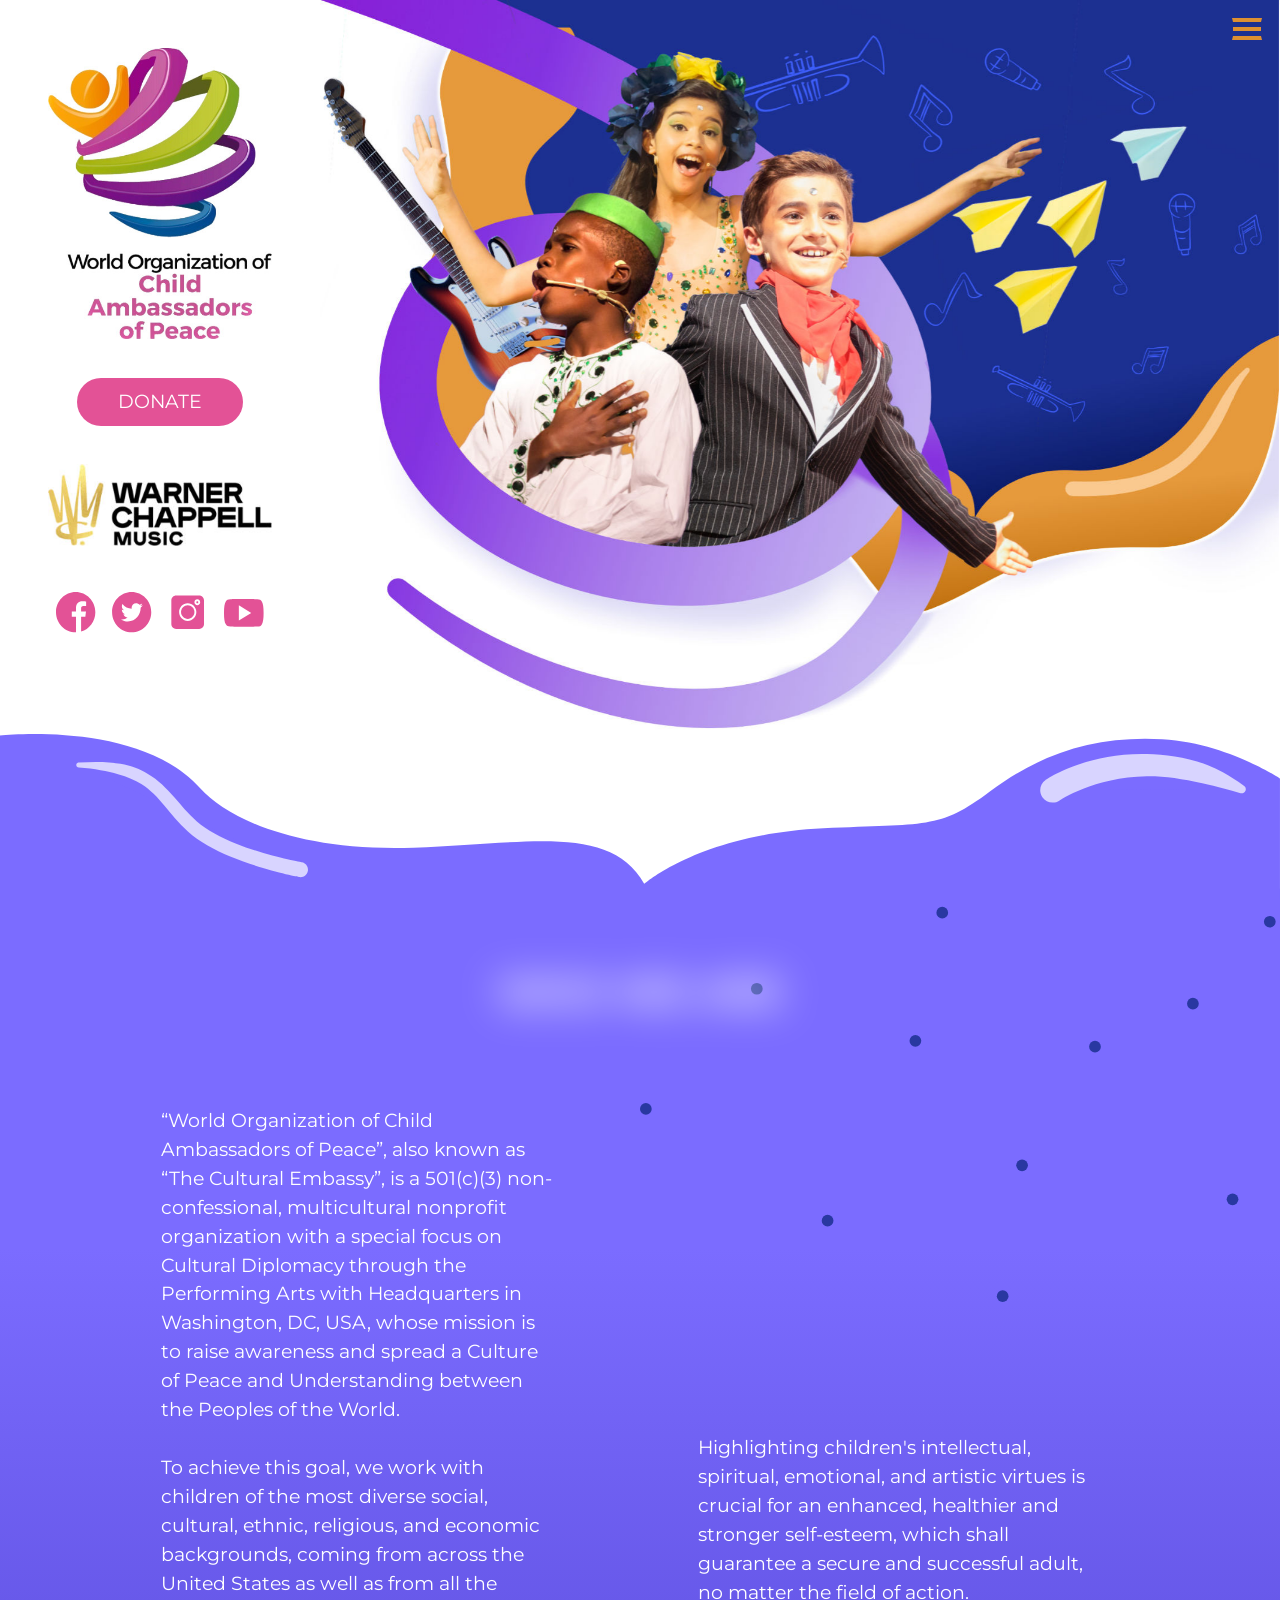
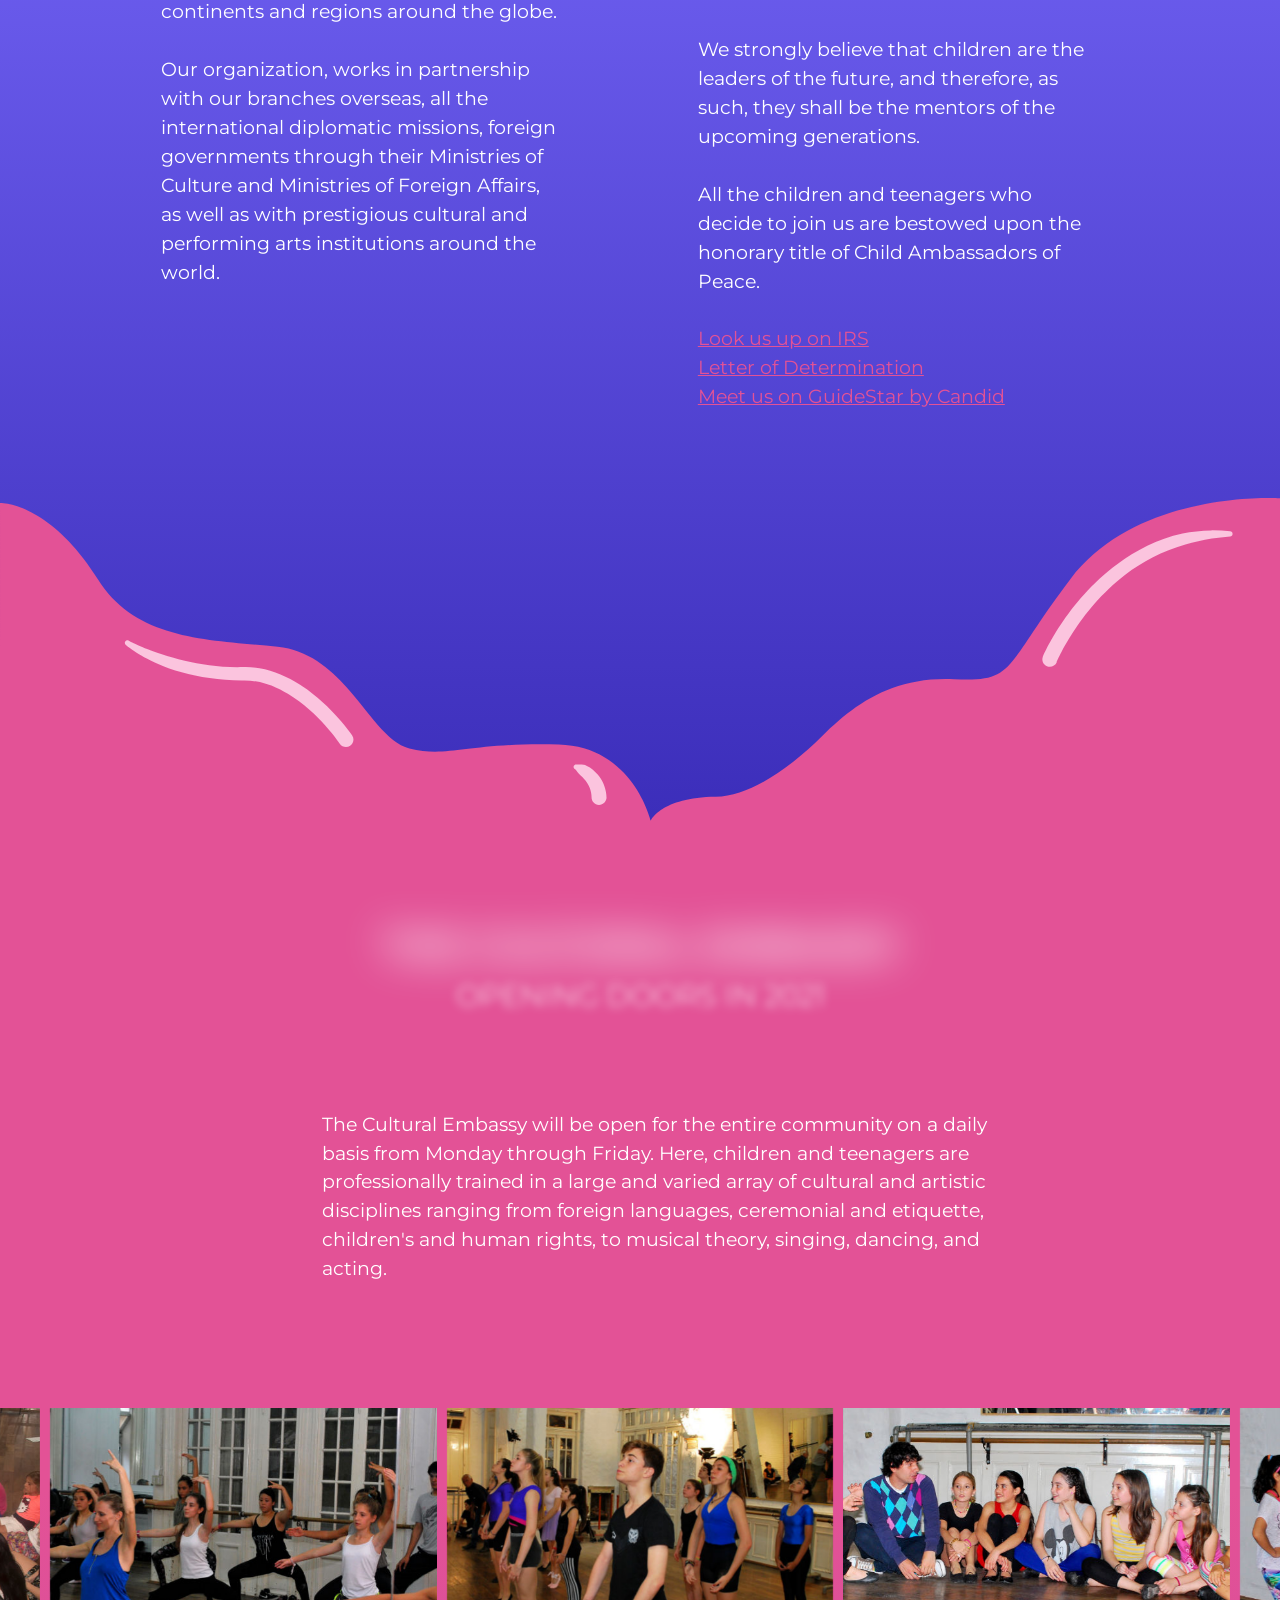
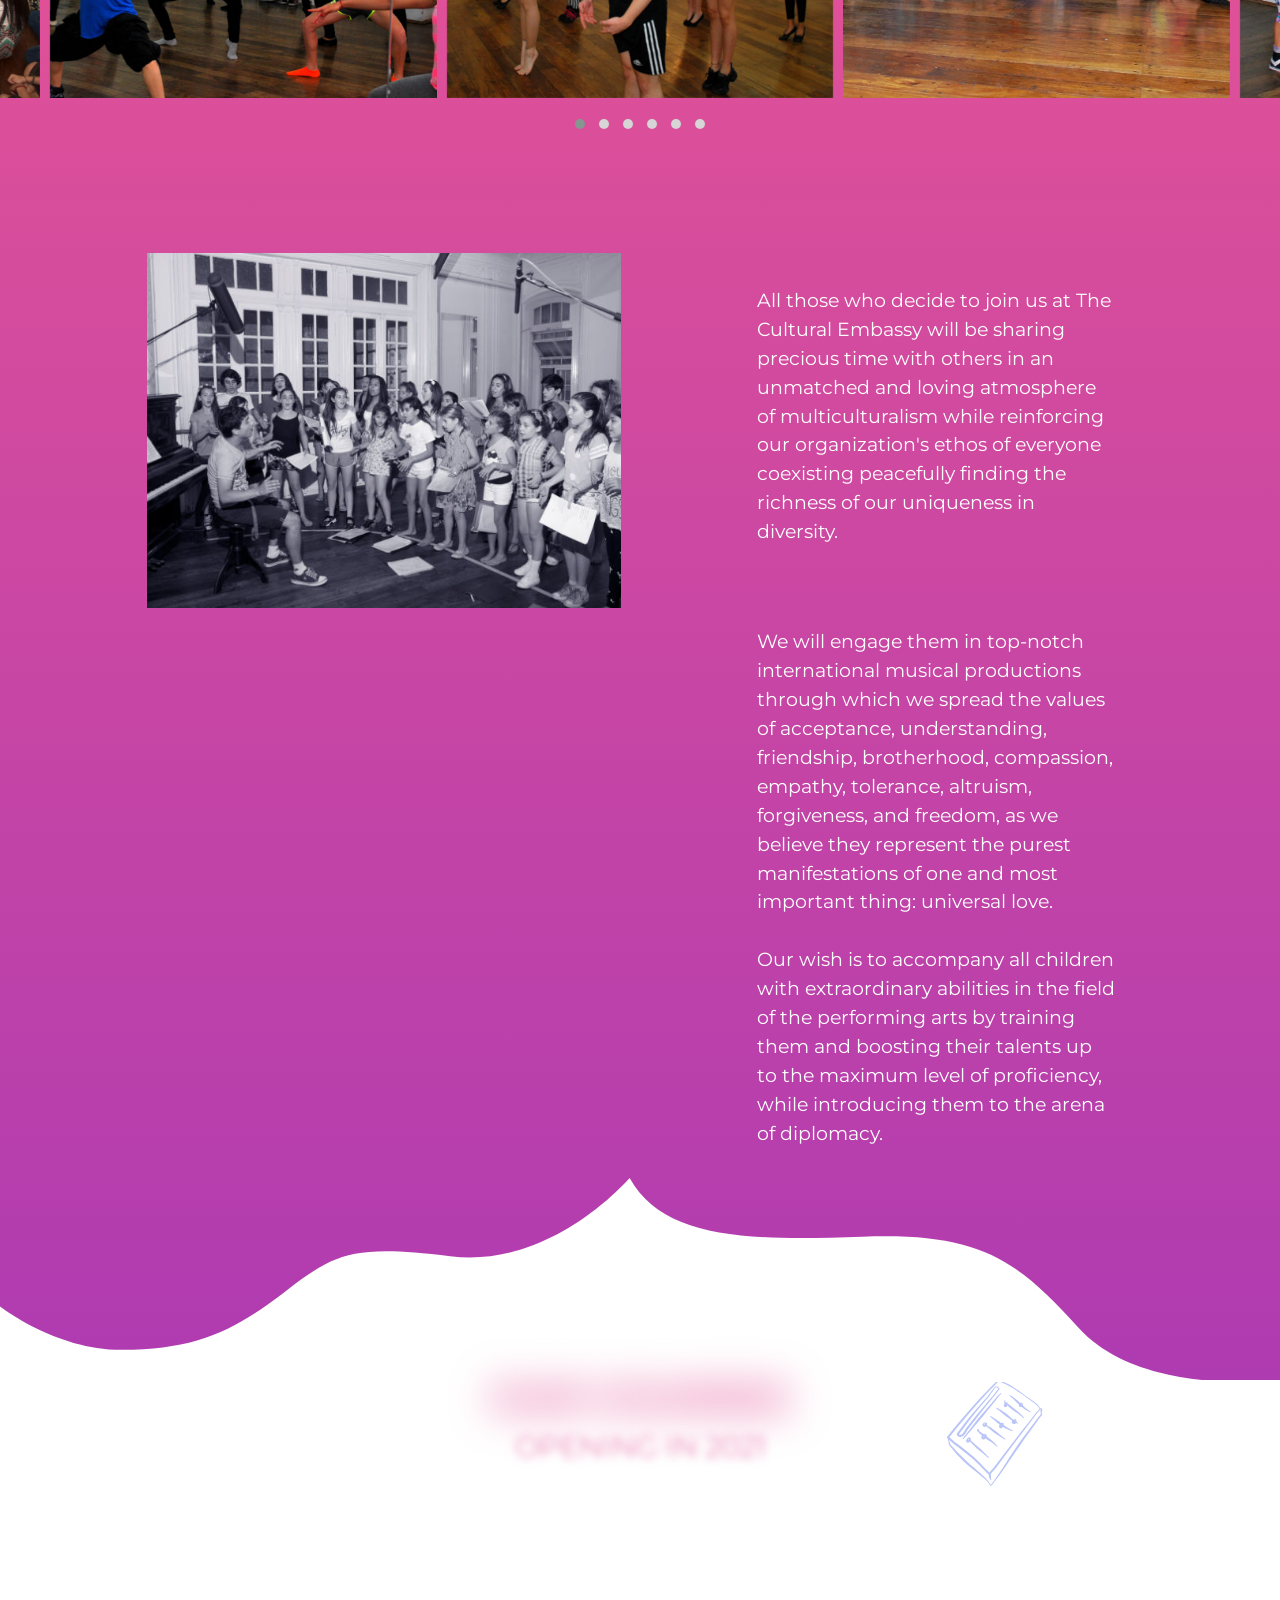
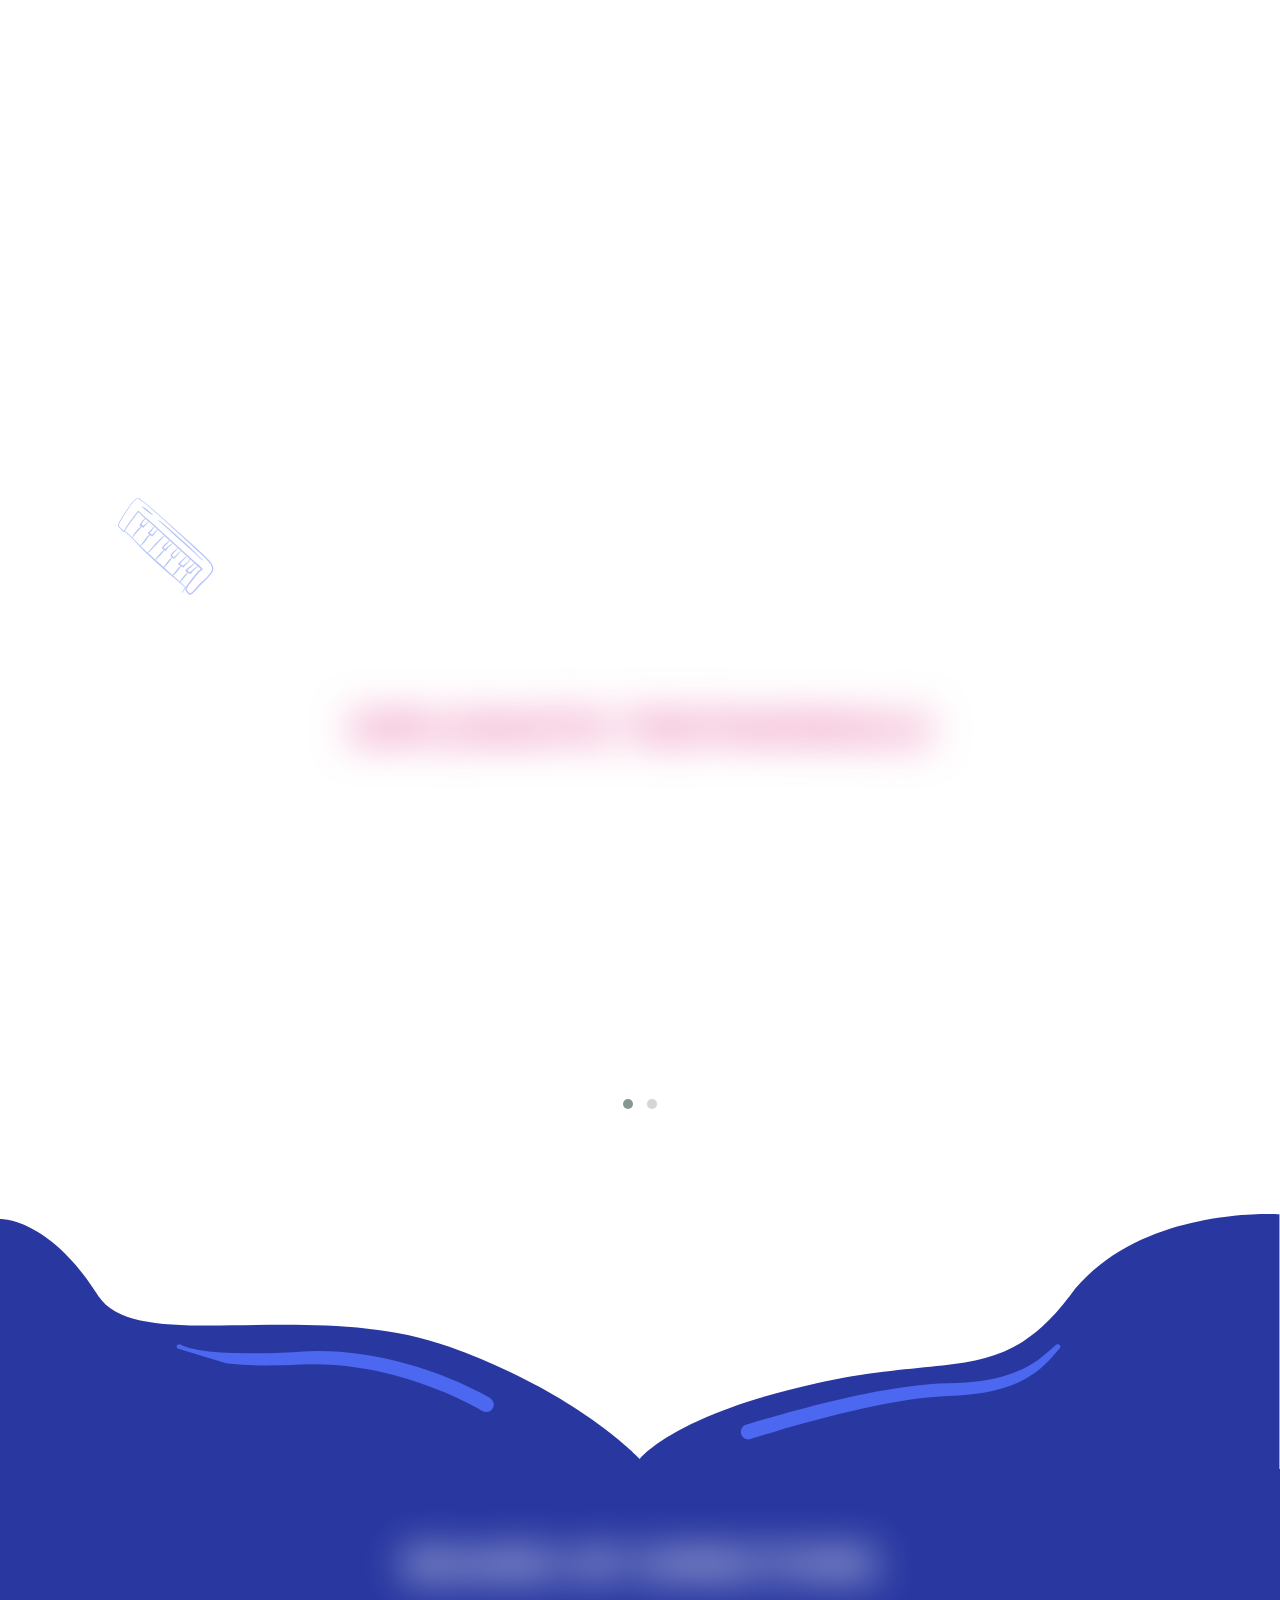
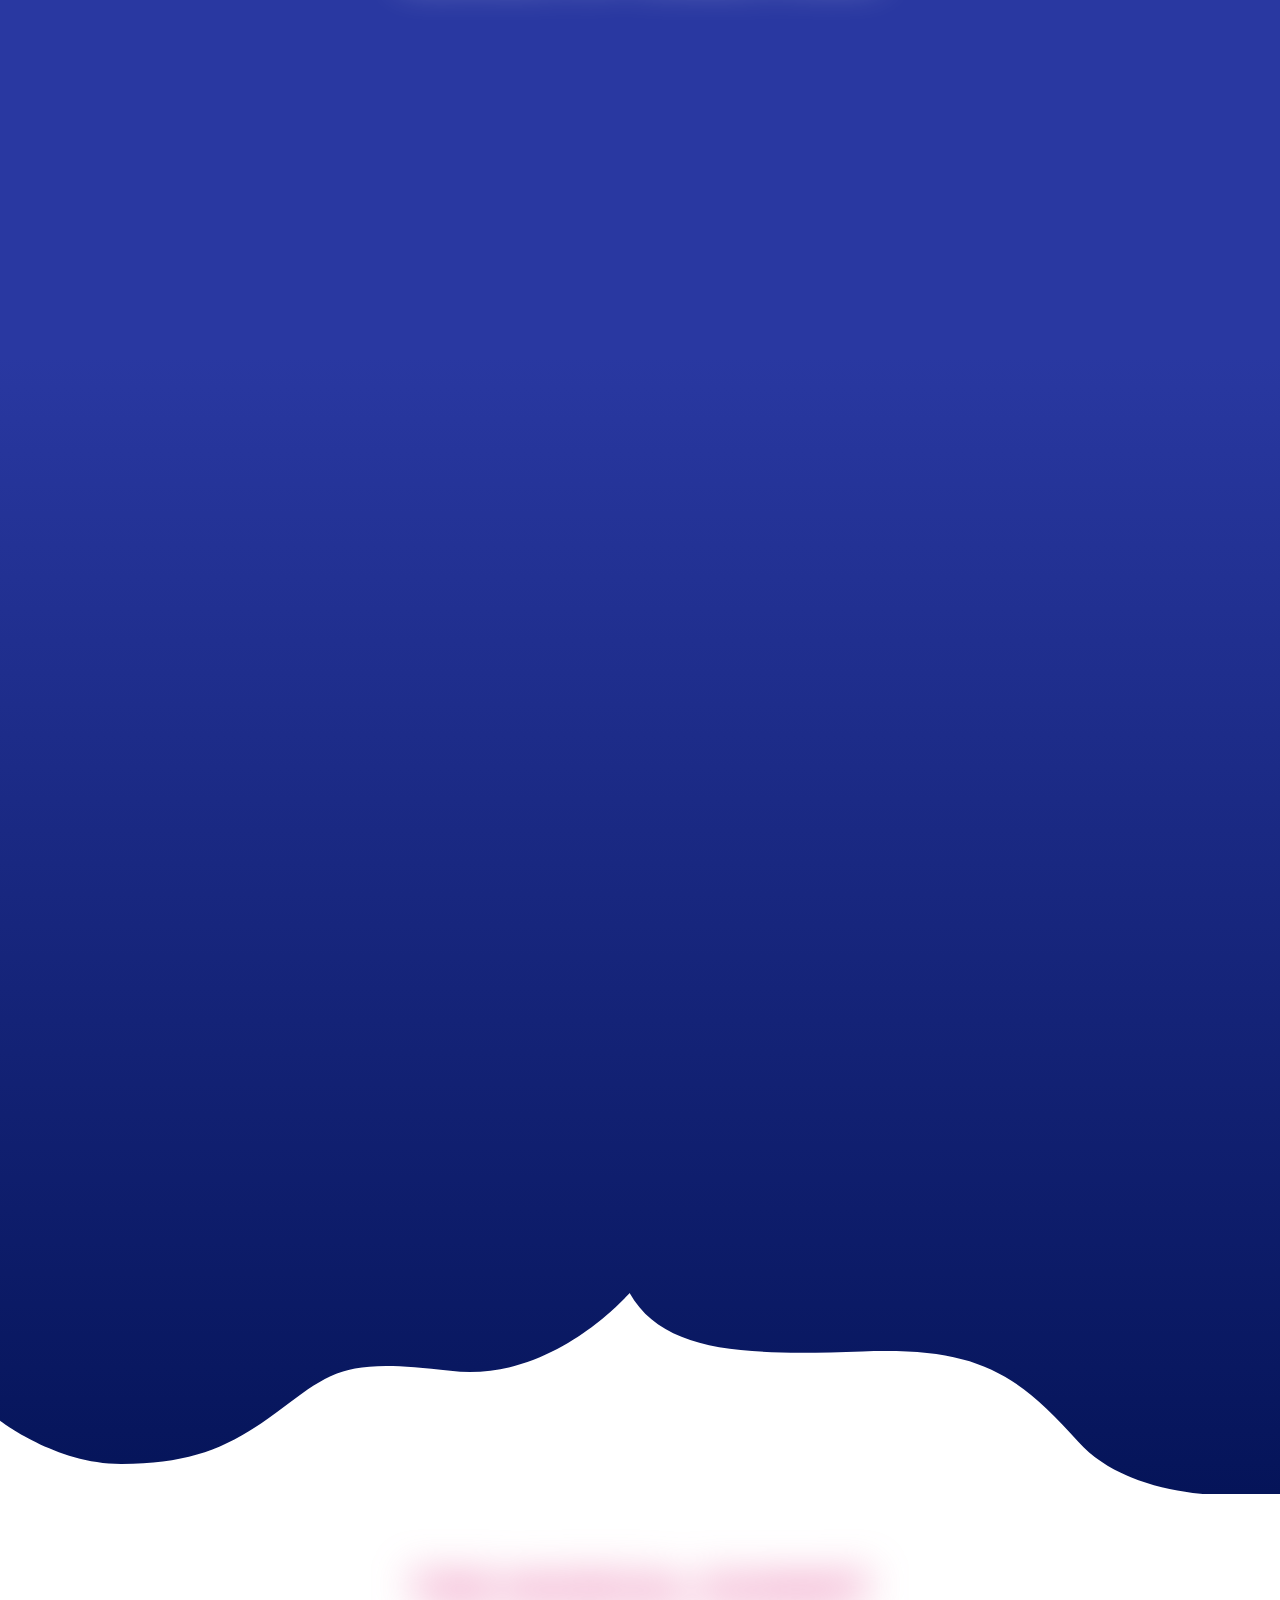
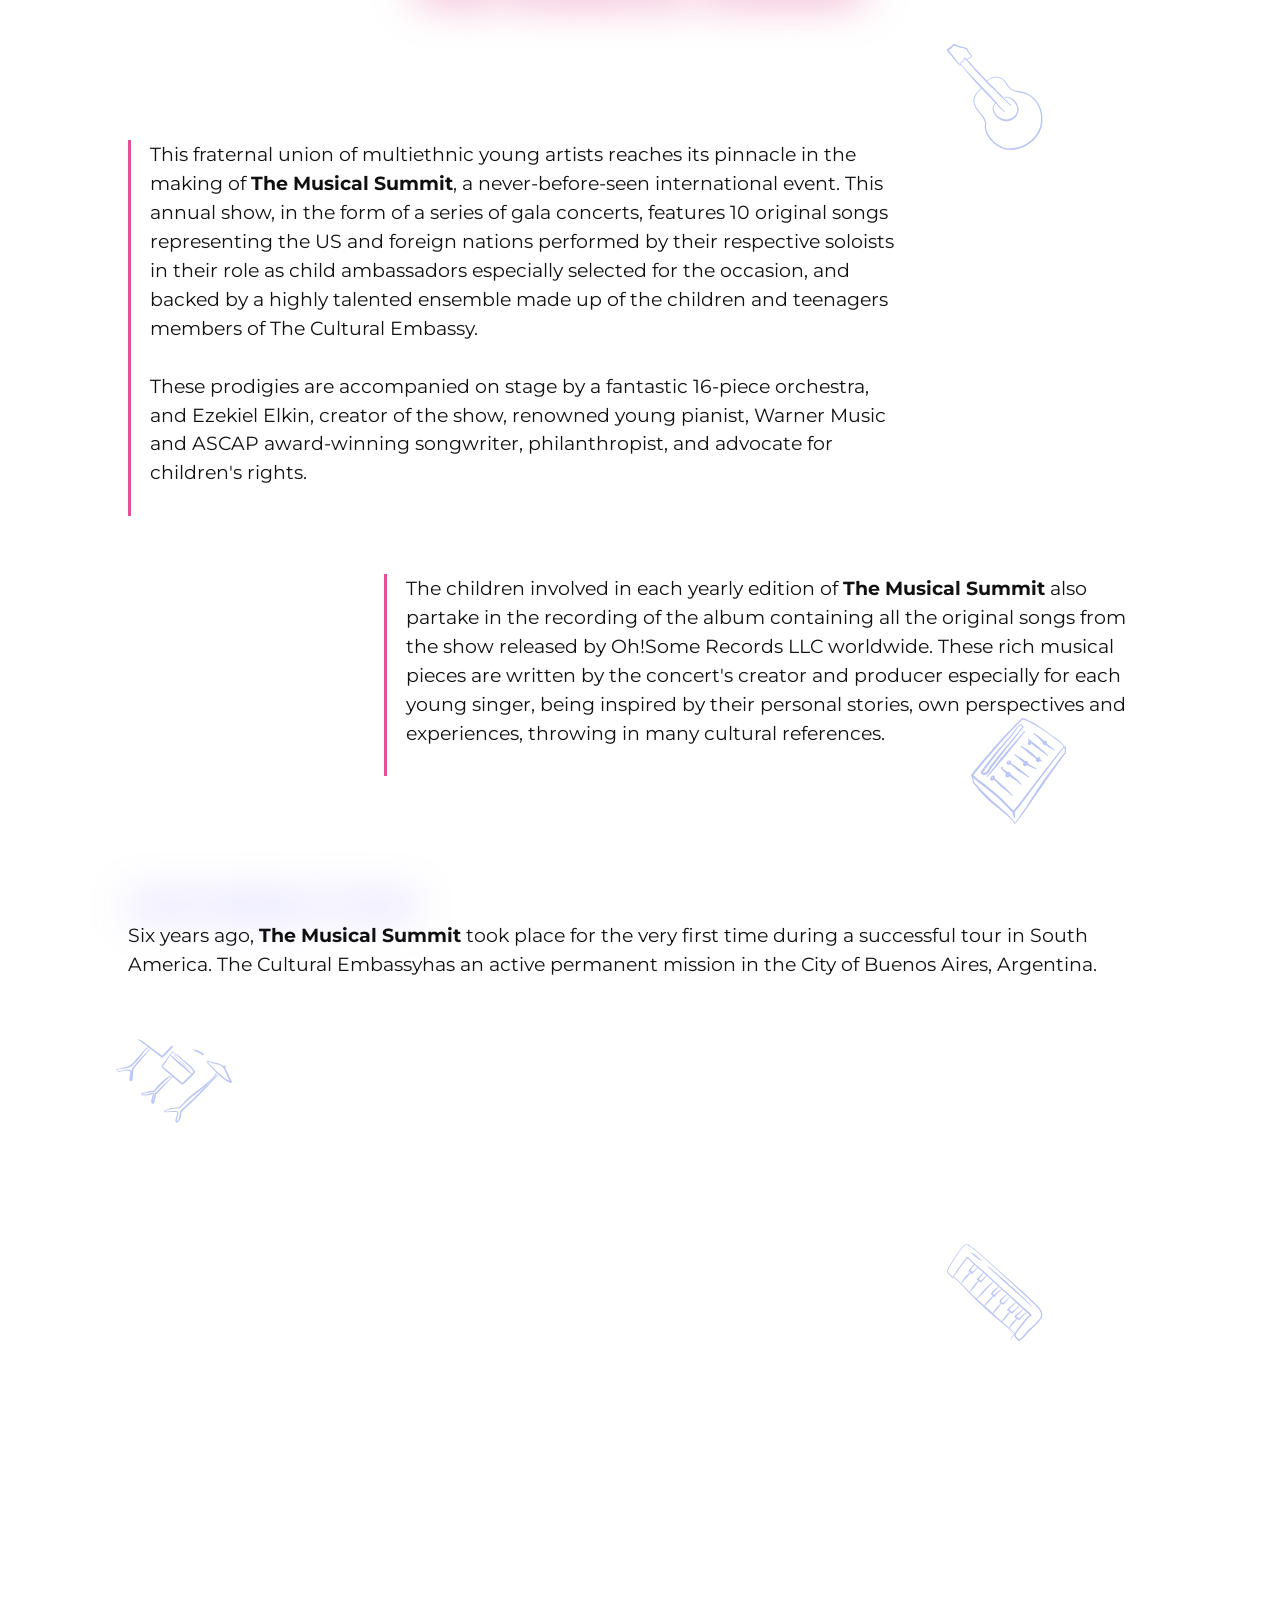
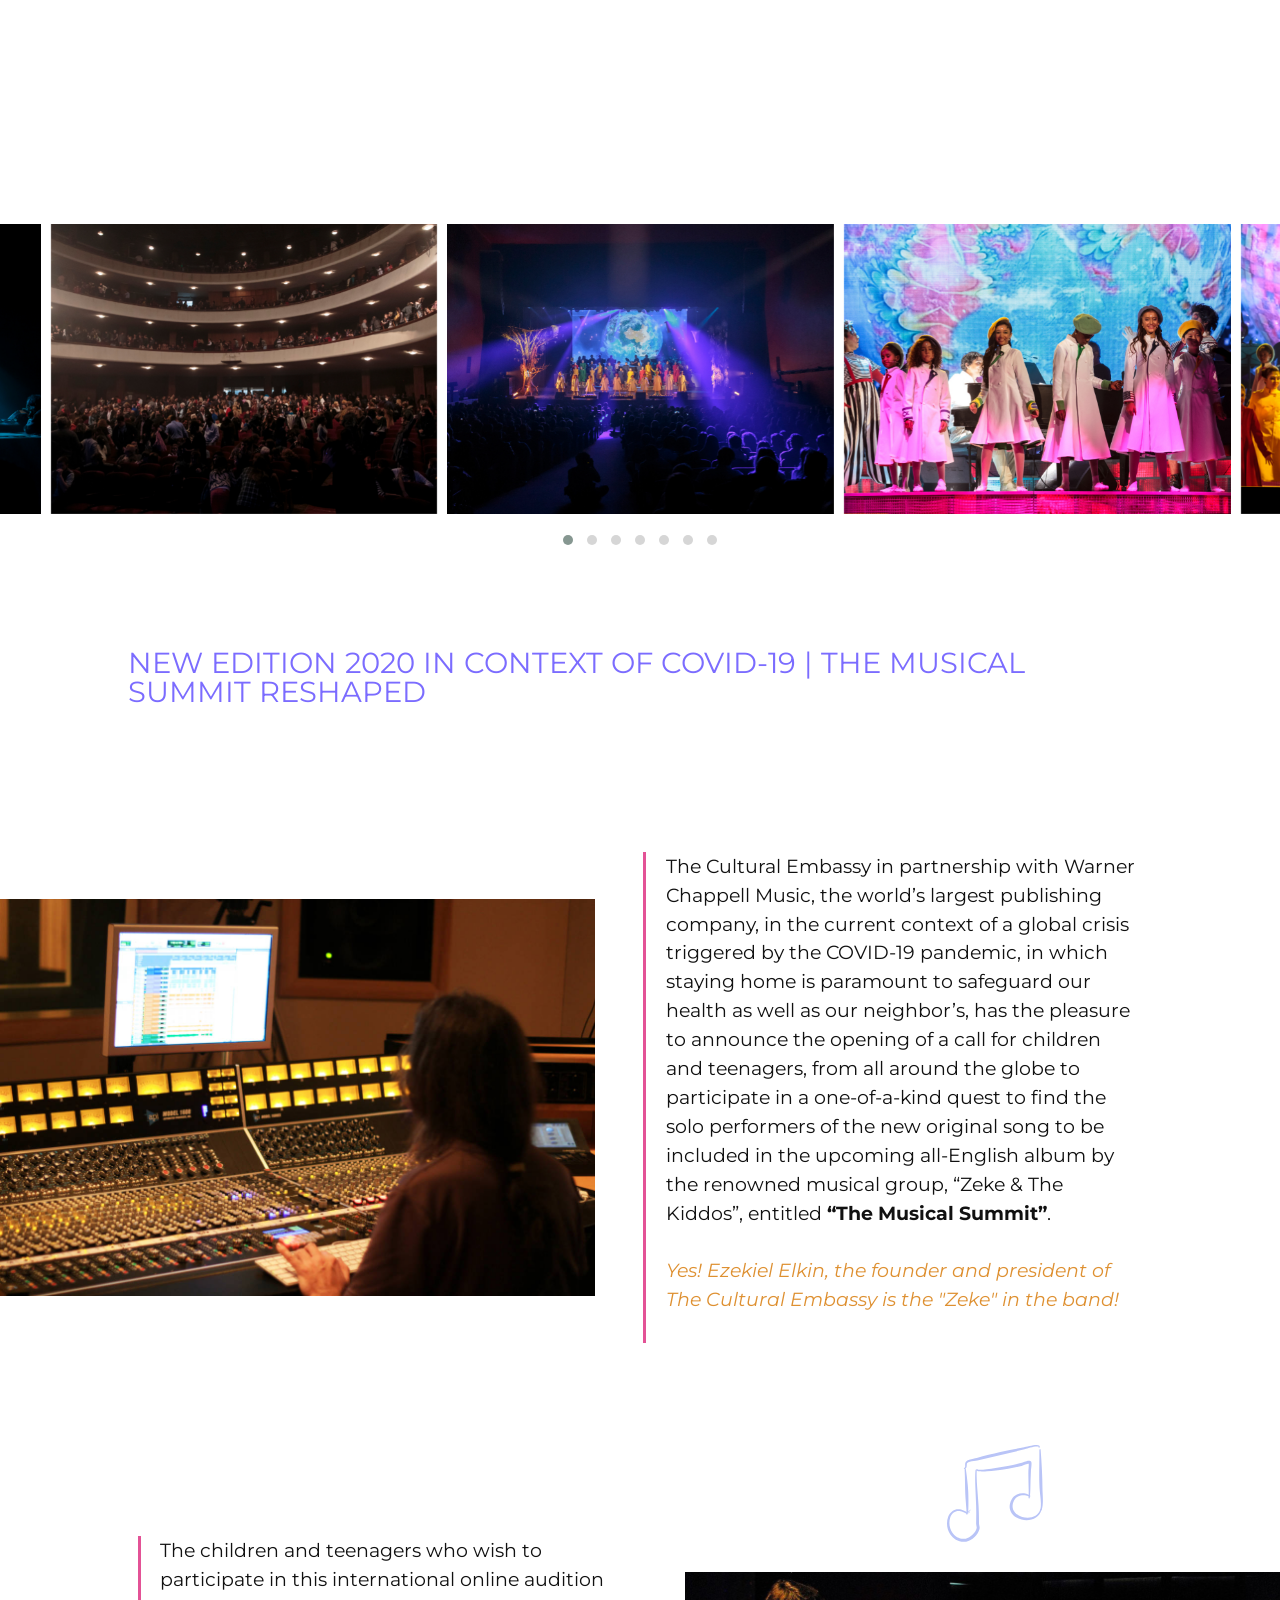
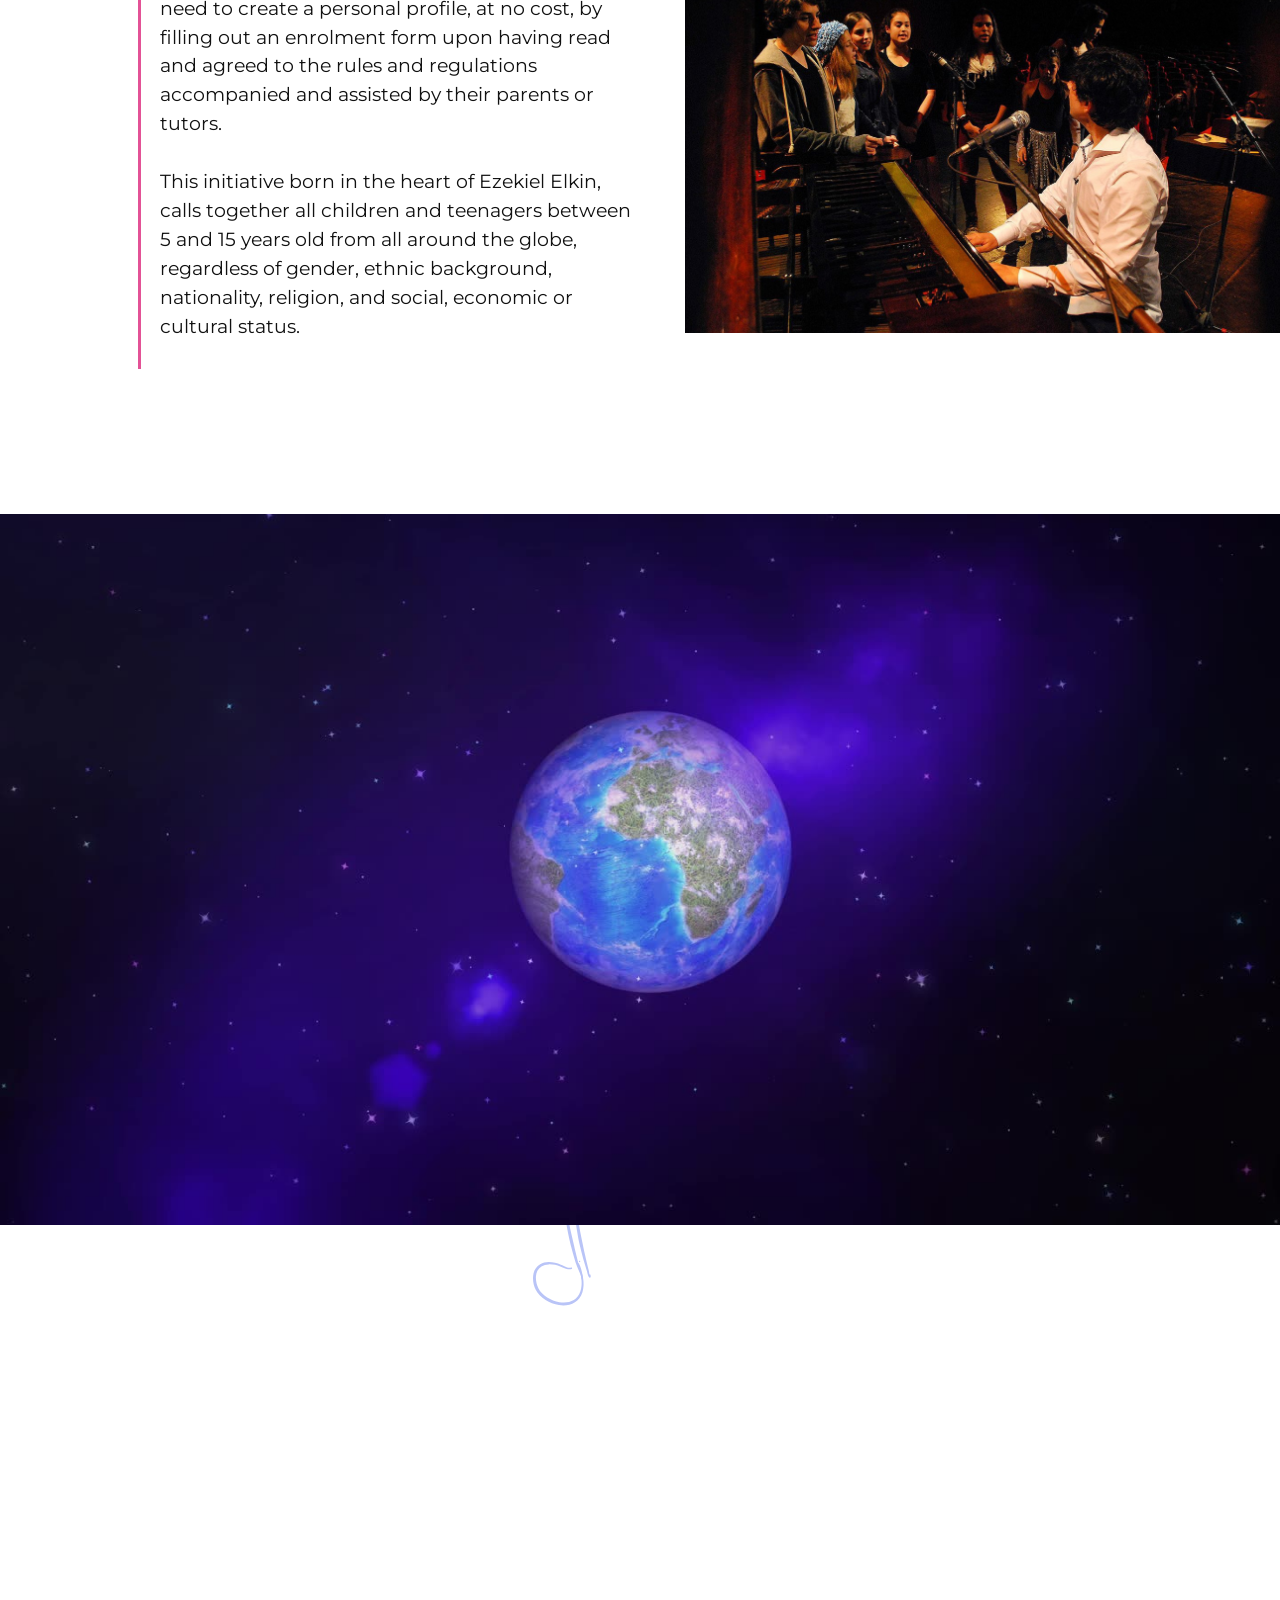
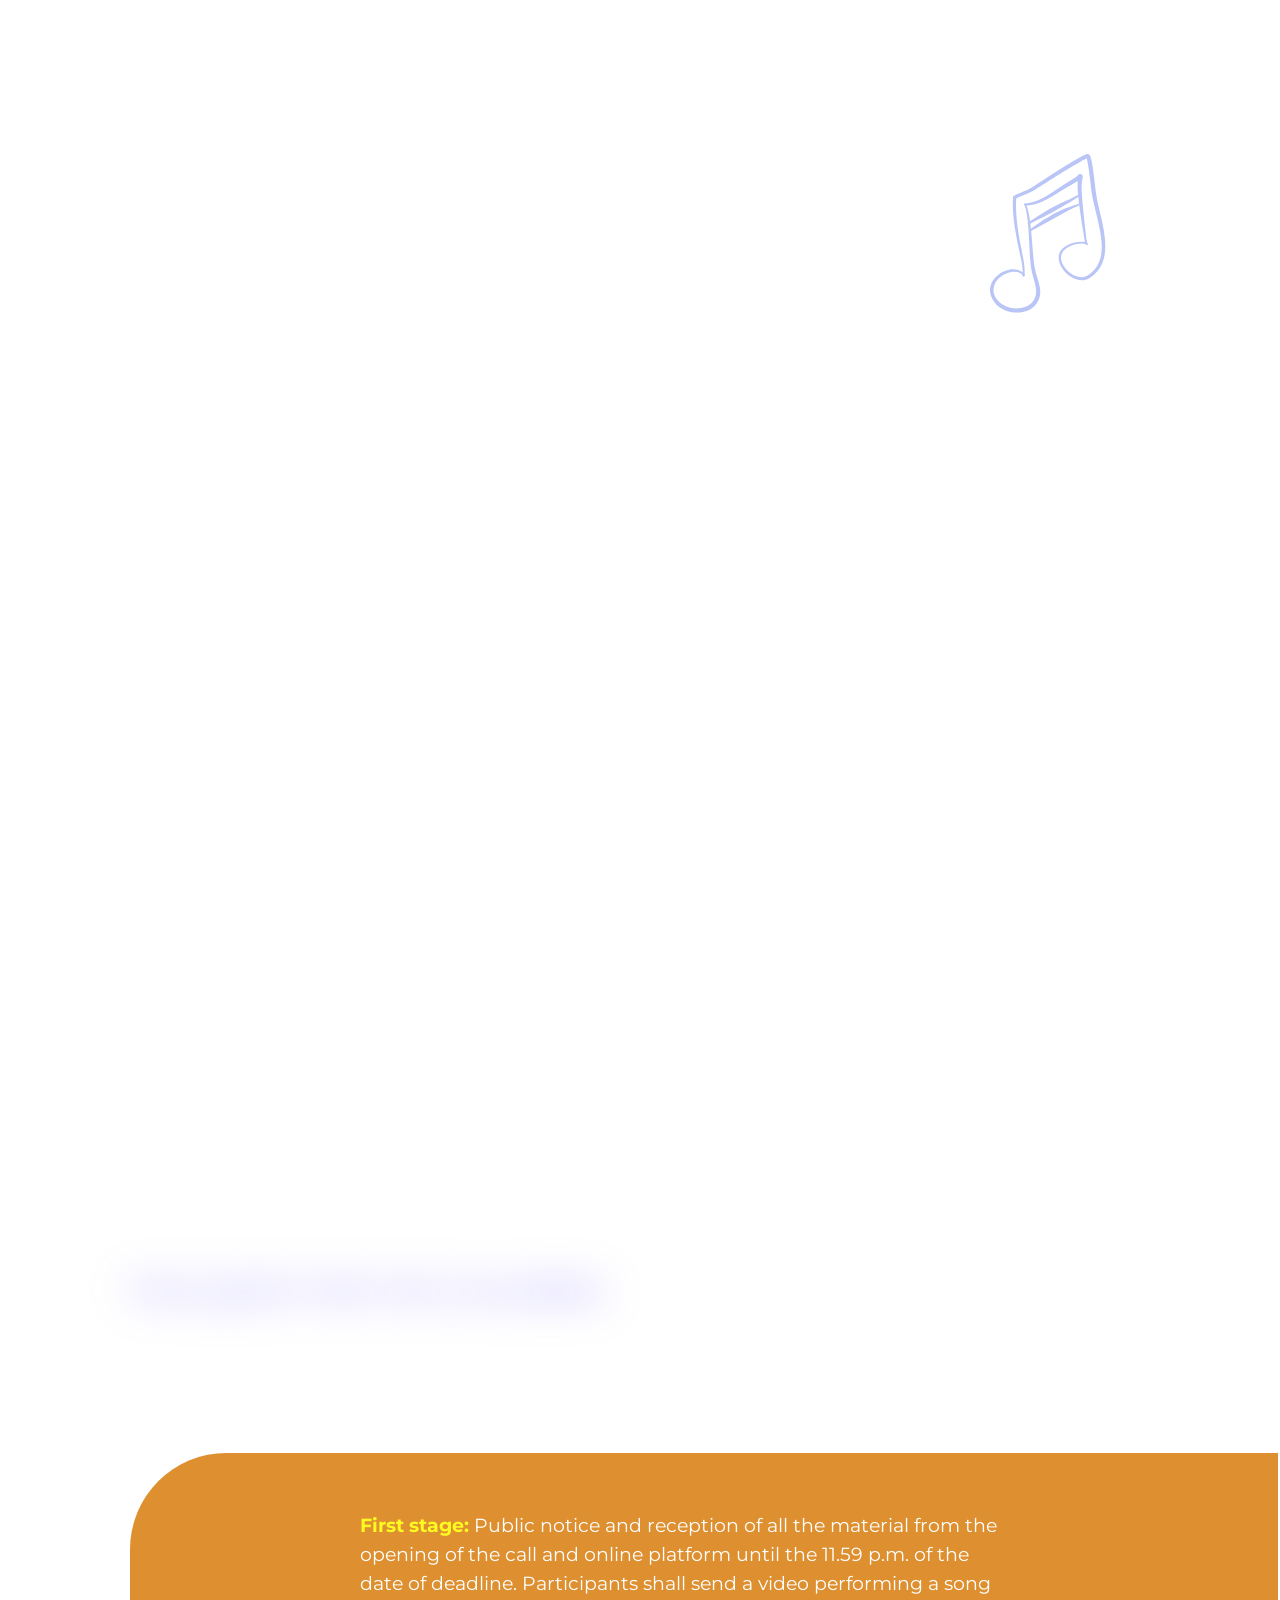
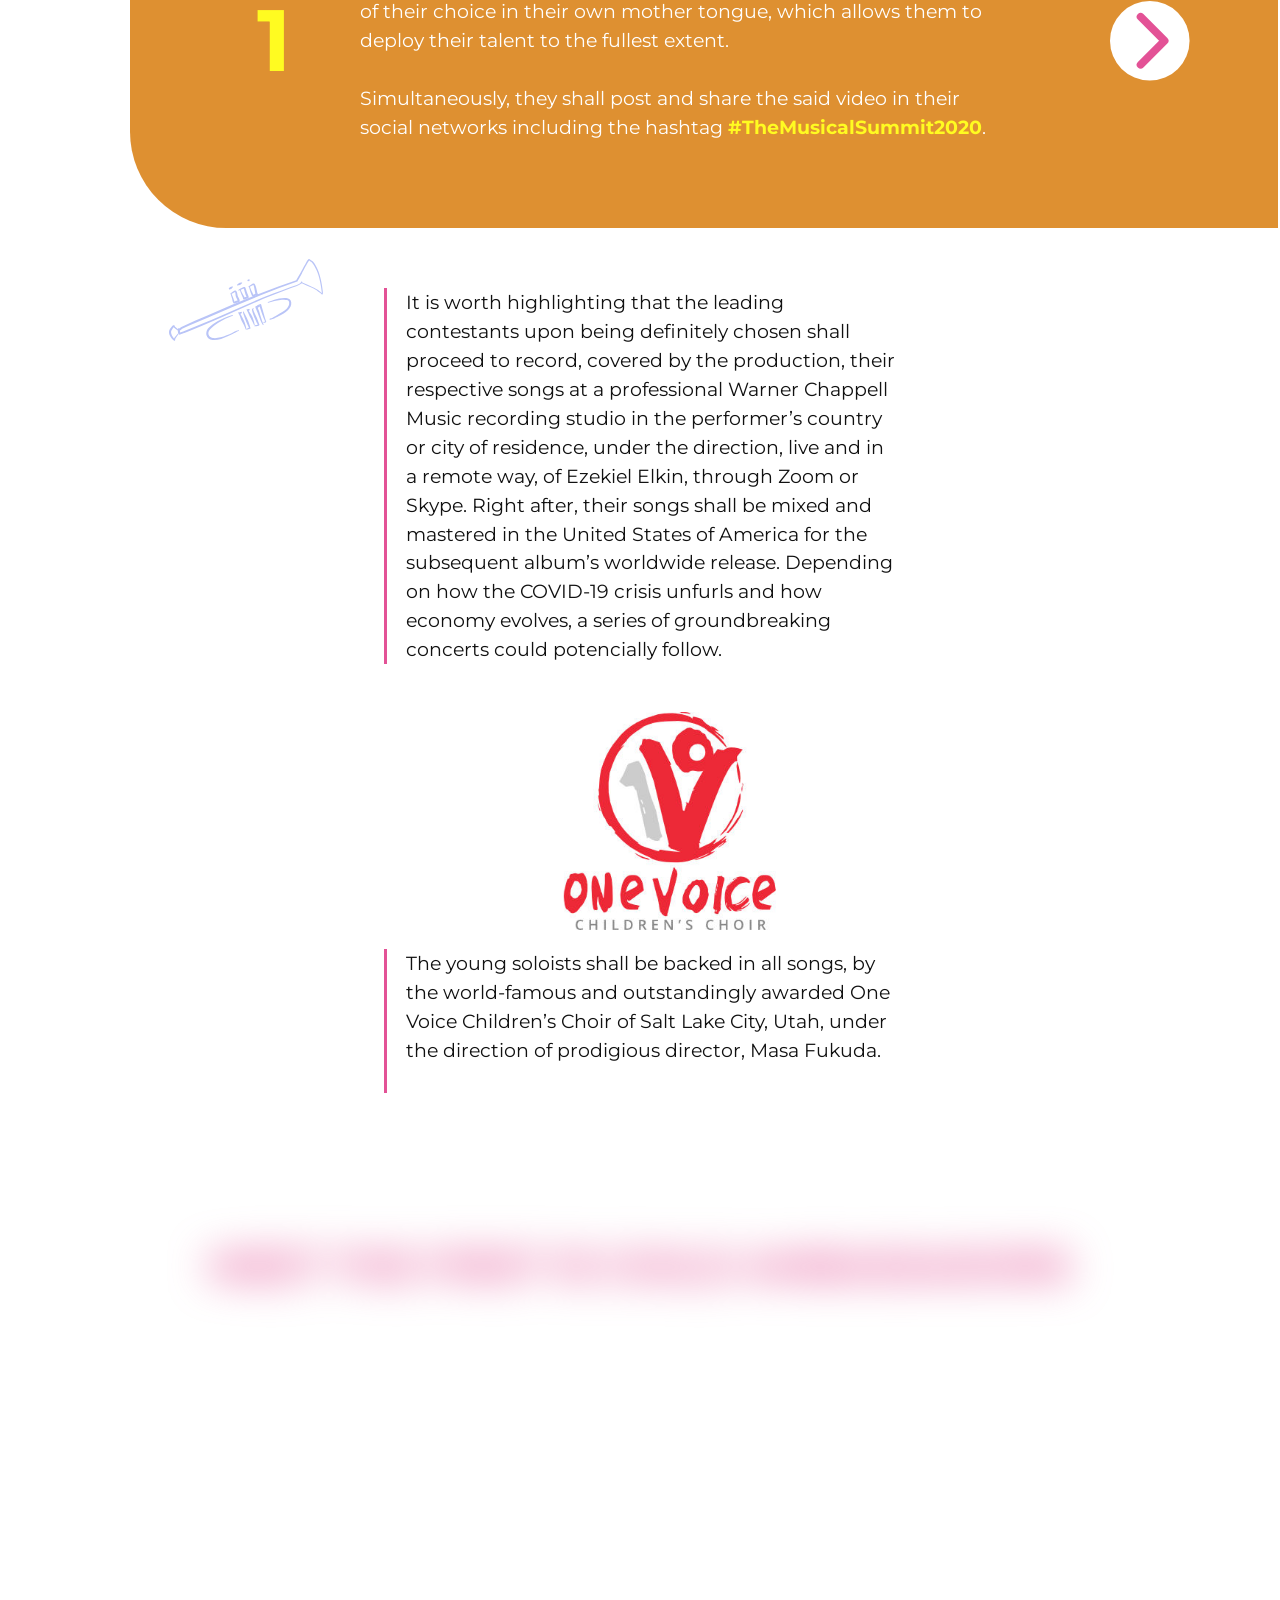
==== commit b2266760: "ajustes a lax" ====
--- a/index.html
+++ b/index.html
@@ -94,16 +94,16 @@
         <a href="#pie" class="btn">DONATE</a>
         <img src="img/warnerchappelLogo.jpg" alt="donate" />
         <ul>
-          <li class="lax" data-lax-preset-small="zoomIn">
+          <li class="lax" data-lax-preset_small="zoomIn">
             <a href="https://www.facebook.com/wochap/" target="_blank"><img src="img/facebook.svg" alt="facebook" /></a>
           </li>
-          <li class="lax" data-lax-preset-small="zoomIn">
+          <li class="lax" data-lax-preset_small="zoomIn">
             <a href="https://twitter.com/CulturalEmbassy" target="_blank"><img src="img/twitter.svg" alt="twitter" /></a>
           </li>
-          <li class="lax" data-lax-preset-small="zoomIn">
+          <li class="lax" data-lax-preset_small="zoomIn">
             <a href="https://www.instagram.com/theculturalembassy/" target="_blank"><img src="img/instagram.svg" alt="instagram" /></a>
           </li>
-          <li class="lax" data-lax-preset-small="zoomIn">
+          <li class="lax" data-lax-preset_small="zoomIn">
             <a href="https://www.youtube.com/user/PiggybackProductions/videos" target="_blank"><img src="img/youtube.svg" alt="youtube" /></a>
           </li>
         </ul>
@@ -157,7 +157,7 @@
           </p>
         </div>
 
-        <div id="b" class="lax" data-lax-preset-small="driftLeft-10 fadeIn" data-lax-preset_large="rightToLeft-0.03">
+        <div id="b" class="lax" data-lax-preset_small="driftLeft-10 fadeIn" data-lax-preset_large="rightToLeft-0.03">
           <p>
             Highlighting children's intellectual, spiritual, emotional, and
             artistic virtues is crucial for an enhanced, healthier and stronger
@@ -195,7 +195,7 @@
         /> -->
         <h1 class="lax" data-lax-preset="rightToLeft-0.05 blurIn-20" >THE CULTURAL EMBASSY</h1>
         <h2 class="lax" data-lax-preset="rightToLeft-0.04 blurIn-05">OPENING DOORS IN 2021</h2>
-        <p class="lax" data-lax-preset=" fadeOut ">
+        <p class="lax" data-lax-preset="driftLeft-40">
           The Cultural Embassy will be open for the entire community on a daily
           basis from Monday through Friday. Here, children and teenagers are
           professionally trained in a large and varied array of cultural and
@@ -451,7 +451,7 @@
         /> -->
         <h1 class="lax" data-lax-preset="rightToLeft-0.05 blurIn-20">THE MUSICAL SUMMIT</h1>
 
-        <div class="lineaLatP a lax" data-lax-preset="eager-100" >
+        <div class="lineaLatP a lax" data-lax-preset_small="eager-100" data-lax-preset_large="leftToRight-0.03" >
           <p>
             This fraternal union of multiethnic young artists reaches its
             pinnacle in the making of <b>The Musical Summit</b>, a never-before-seen
@@ -471,7 +471,7 @@
         
         </div>
 
-        <div class="lineaLatP b lax" class="lineaLatP a lax" data-lax-preset="eager-50" >
+        <div class="lineaLatP b lax" class="lineaLatP a lax" data-lax-preset_small="eager-50" data-lax-preset_large="rightToLeft-0.03" >
         
 
           <p>
@@ -524,7 +524,7 @@
         
       </div>
 
-      <h3 class="lax" data-lax-preset=" blurIn-20 eager-100">
+      <h3 class="lax" data-lax-preset_small=" blurIn-20 eager-80" data-lax-preset_large="eager-40">
         NEW EDITION 2020 IN CONTEXT OF COVID-19 | THE MUSICAL SUMMIT RESHAPED
       </h3>
 
@@ -552,7 +552,7 @@
         </div>
       </div>
 
-      <div class="d minmax lax"  data-lax-preset-small="fadeIn | offset=500" data-lax-preset="eager-100">
+      <div class="d minmax lax"  data-lax-preset_small="fadeIn | offset=500" data-lax-preset="eager-100">
         <div class="lineaLatP">
           <p>
             The children and teenagers who wish to participate in this
@@ -623,7 +623,7 @@
       </div>
 <div id="relativo">
  
-  <div id="sliderMusical" class="owl-carousel owl-theme lax" data-lax-preset-large="leftToRight-0.09">
+  <div id="sliderMusical" class="owl-carousel owl-theme lax" data-lax-preset_large="leftToRight-0.09">
         
     <div class="recuadro">
       <div class="numero">
@@ -697,7 +697,7 @@
       <!-- fin slider musical -->
 
       <div class="bandeja finMusical">
-        <p class="lineaLatP lax"  data-lax-preset="eager-100">
+        <p class="lineaLatP lax"  data-lax-preset="eager-80">
           It is worth highlighting that the leading contestants upon being definitely chosen shall proceed to record, covered by the production, their respective songs at a professional Warner Chappell Music recording studio in the performer’s country or city of residence, under the direction, live and in a remote way, of Ezekiel Elkin, through Zoom or Skype. Right after, their songs shall be mixed and mastered in the United States of America for the subsequent album’s worldwide release. Depending on how the COVID-19 crisis unfurls and how economy evolves, a series of groundbreaking concerts could potencially follow.
         </p>
         <img class="logosExtras lax"data-lax-preset="fadeIn leftToRight-0.05" src="img/oneVoiceLogo.jpg" alt="one voice">
@@ -893,7 +893,7 @@
 
     <section id="comite">
       <img src="img/comiteCopete.svg" alt="">
-      <h1 class="lax" data-lax-preset="rightToLeft-0.03 blurIn-20">MEET THE SELECTION COMMITTEE</h1>
+      <h1 class="lax" data-lax-preset="blurIn-20">MEET THE SELECTION COMMITTEE</h1>
      <div class="bandeja">
       
       <div class="elcomite lax" data-lax-scale="elh 1, vh 0 |  speed=0.6  " data-lax-anchor="self">
@@ -963,7 +963,7 @@
         </div>
 
 
-        <div id="formulario" class="lax" data-lax-preset-large="lazy-100" data-lax-preset-small="eager-150">
+        <div id="formulario" class="lax" data-lax-preset_large="lazy-380" data-lax-preset_small="eager-150">
           <h2 class="lax" data-lax-preset="blurIn-20 | speed=0.6">WOULD YOU LOVE TO PERFORM ONE OF THEM?
             SEND US YOUR VIDEO!</h2>
             <form id="formuVideo" enctype="multipart/form-data">
@@ -1020,7 +1020,7 @@
   
 </div>
 <img
-class="redo lax"  data-lax-preset-large="rightToLeft-0.03" data-lax-preset-small="lazy-30"
+class="redo lax"  data-lax-preset_large="rightToLeft-0.03" data-lax-preset_small="lazy-30"
 src="img/Wunderkindz-92.png"
 alt="the fruit of love"
 />
@@ -1037,10 +1037,10 @@
 
 
 <section id="contact">
-  <div id="portada" class="lax" data-lax-preset-small="fadeIn" >
+  <div id="portada" class="lax" data-lax-preset_small="fadeIn" >
 
   </div>
-  <div id="contacto" class="lax" data-lax-preset-large="lazy-200" data-lax-preset-small="eager-120">
+  <div id="contacto" class="lax" data-lax-preset_large="lazy-200" data-lax-preset_small="eager-120">
     <h1 class="lax" data-lax-preset="rightToLeft-0.05 blurIn-20">CONTACT US</h1> 
     <p>Fill out form</p>
     <form id="formaContacto" >
@@ -1066,11 +1066,11 @@
 </section>
 
 <footer id="pie">
-  <img src="img/wocap_logo.jpg" class="logoPie lax" data-lax-preset-large="zoomIn"  data-lax-preset-small="eager-120 zoomIn" alt="World Organization child ambassadors of peace">
+  <img src="img/wocap_logo.jpg" class="logoPie lax" data-lax-preset_large="zoomIn"  data-lax-preset_small="eager-120 zoomIn" alt="World Organization child ambassadors of peace">
   <img src="img/copetePie.svg">
 <div class="bandeja">
 
-  <div id="newsletter" class="lax" data-lax-preset-large="eager-100" data-lax-preset-small="eager-50">
+  <div id="newsletter" class="lax" data-lax-preset_large="eager-100" data-lax-preset_small="eager-50">
     <h3>Sign up for email updates</h3>
     <div id="campoNews">
       <input type="text"> <input type="submit" value="Subscribe">
--- a/css/style.css
+++ b/css/style.css
@@ -46,7 +46,7 @@
 
 @media (max-width: 479px) {
   h1 {
-    font-size: 1.7em;
+    font-size: 1.6em;
   }
 }
 
